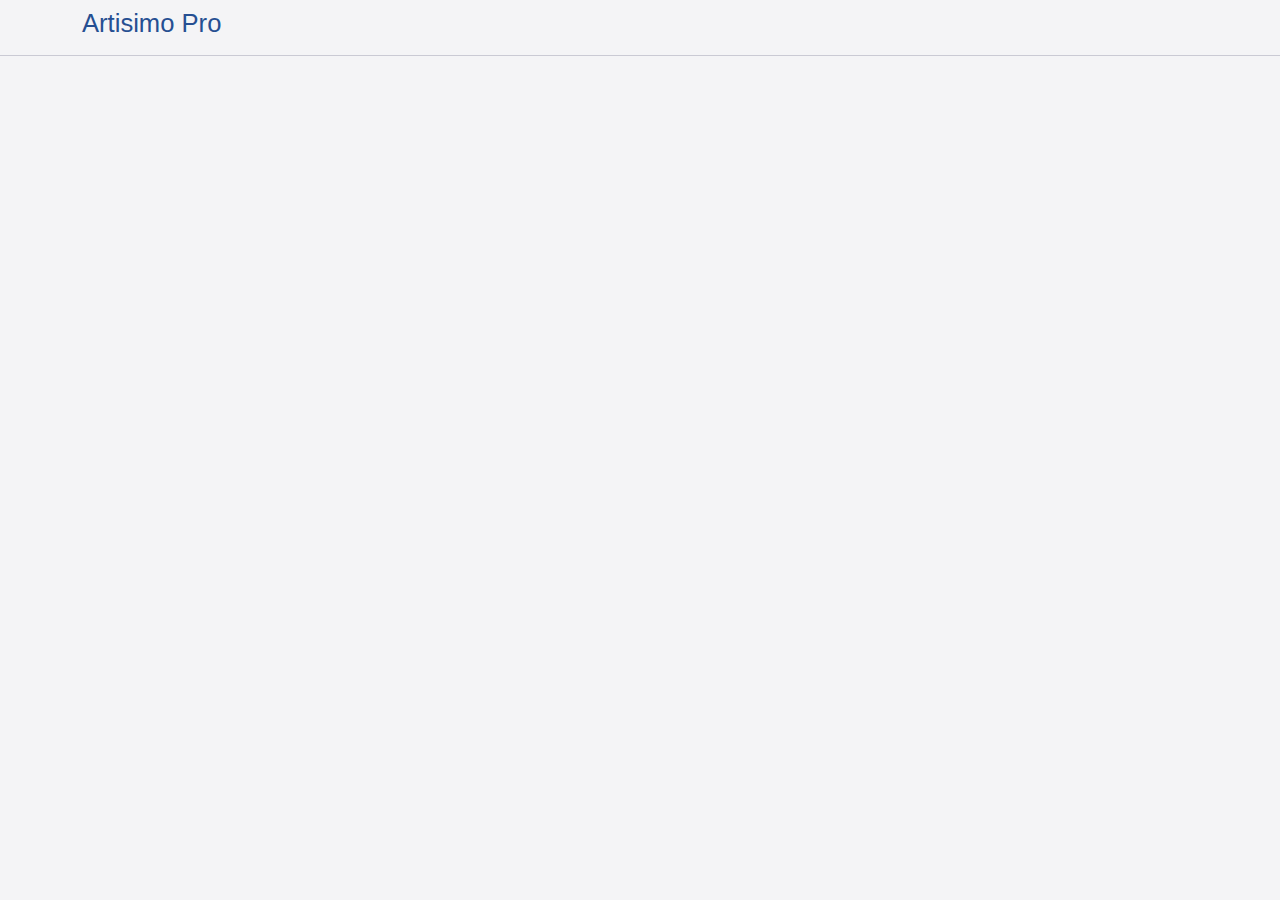
==== docs/index.html @ bd7b3705 "initial docs" ====
<!DOCTYPE html>
<html lang="en">
  <head>
    <meta charset="utf-8" />
    <meta
      name="viewport"
      content="width=device-width, initial-scale=1, shrink-to-fit=no"
    />
    <link
      rel="stylesheet"
      href="https://use.fontawesome.com/releases/v5.7.0/css/all.css"
      integrity="sha384-lZN37f5QGtY3VHgisS14W3ExzMWZxybE1SJSEsQp9S+oqd12jhcu+A56Ebc1zFSJ"
      crossorigin="anonymous"
    />
    <link rel="stylesheet" href="css/custom.css" />
    <title>Artisimo Pro</title>
    <link rel="shortcut icon" type="image/x-icon" href="favicon.ico" />    
  </head>
  <body>

    <!-- Navbar -->
    <nav class="navbar navbar-expand-sm navbar-light bg-light fixed-top">
      <div class="container">
        <h1>Artisimo Pro</h1>
        <ul class="nav navbar-nav ml-auto"></ul>
        <button class="btn btn hidden-print" onclick="printPage()"><i class="fas fa-print fa-lg"></i></button>
      </div>
    </nav>

    <!-- Content -->
    <div class="container">
    </div>

    <!-- Imports -->
    <script
      src="https://code.jquery.com/jquery-3.3.1.slim.min.js"
      integrity="sha384-q8i/X+965DzO0rT7abK41JStQIAqVgRVzpbzo5smXKp4YfRvH+8abtTE1Pi6jizo"
      crossorigin="anonymous"
    ></script>
    <script
      src="https://cdnjs.cloudflare.com/ajax/libs/popper.js/1.14.7/umd/popper.min.js"
      integrity="sha384-UO2eT0CpHqdSJQ6hJty5KVphtPhzWj9WO1clHTMGa3JDZwrnQq4sF86dIHNDz0W1"
      crossorigin="anonymous"
    ></script>
    <script
      src="https://stackpath.bootstrapcdn.com/bootstrap/4.3.1/js/bootstrap.min.js"
      integrity="sha384-JjSmVgyd0p3pXB1rRibZUAYoIIy6OrQ6VrjIEaFf/nJGzIxFDsf4x0xIM+B07jRM"
      crossorigin="anonymous"
    ></script>
    <script src="js/default.js"></script>
  </body>
</html>
---- docs/css/custom.css ----
@charset "UTF-8";
/* TODO:
   - Fix page breaks for h1, h2 and ul stay on same page.
*/
/* Override Colors */
/* Override Font */
/* Override Font Size */
/* Define colors */
/* Import Bootstrap */
/*!
 * Bootstrap  v5.3.0 (https://getbootstrap.com/)
 * Copyright 2011-2023 The Bootstrap Authors
 * Licensed under MIT (https://github.com/twbs/bootstrap/blob/main/LICENSE)
 */
:root,
[data-bs-theme=light] {
  --bs-blue: #0d6efd;
  --bs-indigo: #6610f2;
  --bs-purple: #6f42c1;
  --bs-pink: #d63384;
  --bs-red: #dc3545;
  --bs-orange: #fd7e14;
  --bs-yellow: #ffc107;
  --bs-green: #198754;
  --bs-teal: #20c997;
  --bs-cyan: #0dcaf0;
  --bs-black: #000;
  --bs-white: #fff;
  --bs-gray: #6c757d;
  --bs-gray-dark: #343a40;
  --bs-gray-100: #f8f9fa;
  --bs-gray-200: #e9ecef;
  --bs-gray-300: #dee2e6;
  --bs-gray-400: #ced4da;
  --bs-gray-500: #adb5bd;
  --bs-gray-600: #6c757d;
  --bs-gray-700: #495057;
  --bs-gray-800: #343a40;
  --bs-gray-900: #212529;
  --bs-primary: #0d6efd;
  --bs-secondary: #6c757d;
  --bs-success: #198754;
  --bs-info: #0dcaf0;
  --bs-warning: #ffc107;
  --bs-danger: #dc3545;
  --bs-light: rgba(244, 244, 246, 0.95);
  --bs-dark: #212529;
  --bs-primary-rgb: 13, 110, 253;
  --bs-secondary-rgb: 108, 117, 125;
  --bs-success-rgb: 25, 135, 84;
  --bs-info-rgb: 13, 202, 240;
  --bs-warning-rgb: 255, 193, 7;
  --bs-danger-rgb: 220, 53, 69;
  --bs-light-rgb: 244, 244, 246;
  --bs-dark-rgb: 33, 37, 41;
  --bs-primary-text-emphasis: #052c65;
  --bs-secondary-text-emphasis: #2b2f32;
  --bs-success-text-emphasis: #0a3622;
  --bs-info-text-emphasis: #055160;
  --bs-warning-text-emphasis: #664d03;
  --bs-danger-text-emphasis: #58151c;
  --bs-light-text-emphasis: #495057;
  --bs-dark-text-emphasis: #495057;
  --bs-primary-bg-subtle: #cfe2ff;
  --bs-secondary-bg-subtle: #e2e3e5;
  --bs-success-bg-subtle: #d1e7dd;
  --bs-info-bg-subtle: #cff4fc;
  --bs-warning-bg-subtle: #fff3cd;
  --bs-danger-bg-subtle: #f8d7da;
  --bs-light-bg-subtle: #fcfcfd;
  --bs-dark-bg-subtle: #ced4da;
  --bs-primary-border-subtle: #9ec5fe;
  --bs-secondary-border-subtle: #c4c8cb;
  --bs-success-border-subtle: #a3cfbb;
  --bs-info-border-subtle: #9eeaf9;
  --bs-warning-border-subtle: #ffe69c;
  --bs-danger-border-subtle: #f1aeb5;
  --bs-light-border-subtle: #e9ecef;
  --bs-dark-border-subtle: #adb5bd;
  --bs-white-rgb: 255, 255, 255;
  --bs-black-rgb: 0, 0, 0;
  --bs-font-sans-serif: system-ui, -apple-system, "Segoe UI", Roboto, "Helvetica Neue", "Noto Sans", "Liberation Sans", Arial, sans-serif, "Apple Color Emoji", "Segoe UI Emoji", "Segoe UI Symbol", "Noto Color Emoji";
  --bs-font-monospace: SFMono-Regular, Menlo, Monaco, Consolas, "Liberation Mono", "Courier New", monospace;
  --bs-gradient: linear-gradient(180deg, rgba(255, 255, 255, 0.15), rgba(255, 255, 255, 0));
  --bs-body-font-family: "Arial", sans-serif;
  --bs-body-font-size: 0.8rem;
  --bs-body-font-weight: 400;
  --bs-body-line-height: 1.5;
  --bs-body-color: rgb(22, 46, 85);
  --bs-body-color-rgb: 22, 46, 85;
  --bs-body-bg: rgb(244, 244, 246);
  --bs-body-bg-rgb: 244, 244, 246;
  --bs-emphasis-color: #000;
  --bs-emphasis-color-rgb: 0, 0, 0;
  --bs-secondary-color: rgba(22, 46, 85, 0.75);
  --bs-secondary-color-rgb: 22, 46, 85;
  --bs-secondary-bg: #e9ecef;
  --bs-secondary-bg-rgb: 233, 236, 239;
  --bs-tertiary-color: rgba(22, 46, 85, 0.5);
  --bs-tertiary-color-rgb: 22, 46, 85;
  --bs-tertiary-bg: #f8f9fa;
  --bs-tertiary-bg-rgb: 248, 249, 250;
  --bs-heading-color: #264f92;
  --bs-link-color: #264f92;
  --bs-link-color-rgb: 38, 79, 146;
  --bs-link-decoration: underline;
  --bs-link-hover-color: #162e55;
  --bs-link-hover-color-rgb: 22, 46, 85;
  --bs-code-color: #d63384;
  --bs-highlight-bg: #fff3cd;
  --bs-border-width: 1px;
  --bs-border-style: solid;
  --bs-border-color: #dee2e6;
  --bs-border-color-translucent: rgba(0, 0, 0, 0.175);
  --bs-border-radius: 0.375rem;
  --bs-border-radius-sm: 0.25rem;
  --bs-border-radius-lg: 0.5rem;
  --bs-border-radius-xl: 1rem;
  --bs-border-radius-xxl: 2rem;
  --bs-border-radius-2xl: var(--bs-border-radius-xxl);
  --bs-border-radius-pill: 50rem;
  --bs-box-shadow: 0 0.5rem 1rem rgba(0, 0, 0, 0.15);
  --bs-box-shadow-sm: 0 0.125rem 0.25rem rgba(0, 0, 0, 0.075);
  --bs-box-shadow-lg: 0 1rem 3rem rgba(0, 0, 0, 0.175);
  --bs-box-shadow-inset: inset 0 1px 2px rgba(0, 0, 0, 0.075);
  --bs-focus-ring-width: 0.25rem;
  --bs-focus-ring-opacity: 0.25;
  --bs-focus-ring-color: rgba(13, 110, 253, 0.25);
  --bs-form-valid-color: #198754;
  --bs-form-valid-border-color: #198754;
  --bs-form-invalid-color: #dc3545;
  --bs-form-invalid-border-color: #dc3545;
}

[data-bs-theme=dark] {
  color-scheme: dark;
  --bs-body-color: #adb5bd;
  --bs-body-color-rgb: 173, 181, 189;
  --bs-body-bg: #212529;
  --bs-body-bg-rgb: 33, 37, 41;
  --bs-emphasis-color: #fff;
  --bs-emphasis-color-rgb: 255, 255, 255;
  --bs-secondary-color: rgba(173, 181, 189, 0.75);
  --bs-secondary-color-rgb: 173, 181, 189;
  --bs-secondary-bg: #343a40;
  --bs-secondary-bg-rgb: 52, 58, 64;
  --bs-tertiary-color: rgba(173, 181, 189, 0.5);
  --bs-tertiary-color-rgb: 173, 181, 189;
  --bs-tertiary-bg: #2b3035;
  --bs-tertiary-bg-rgb: 43, 48, 53;
  --bs-primary-text-emphasis: #6ea8fe;
  --bs-secondary-text-emphasis: #a7acb1;
  --bs-success-text-emphasis: #75b798;
  --bs-info-text-emphasis: #6edff6;
  --bs-warning-text-emphasis: #ffda6a;
  --bs-danger-text-emphasis: #ea868f;
  --bs-light-text-emphasis: #f8f9fa;
  --bs-dark-text-emphasis: #dee2e6;
  --bs-primary-bg-subtle: #031633;
  --bs-secondary-bg-subtle: #161719;
  --bs-success-bg-subtle: #051b11;
  --bs-info-bg-subtle: #032830;
  --bs-warning-bg-subtle: #332701;
  --bs-danger-bg-subtle: #2c0b0e;
  --bs-light-bg-subtle: #343a40;
  --bs-dark-bg-subtle: #1a1d20;
  --bs-primary-border-subtle: #084298;
  --bs-secondary-border-subtle: #41464b;
  --bs-success-border-subtle: #0f5132;
  --bs-info-border-subtle: #087990;
  --bs-warning-border-subtle: #997404;
  --bs-danger-border-subtle: #842029;
  --bs-light-border-subtle: #495057;
  --bs-dark-border-subtle: #343a40;
  --bs-heading-color: inherit;
  --bs-link-color: #6ea8fe;
  --bs-link-hover-color: #8bb9fe;
  --bs-link-color-rgb: 110, 168, 254;
  --bs-link-hover-color-rgb: 139, 185, 254;
  --bs-code-color: #e685b5;
  --bs-border-color: #495057;
  --bs-border-color-translucent: rgba(255, 255, 255, 0.15);
  --bs-form-valid-color: #75b798;
  --bs-form-valid-border-color: #75b798;
  --bs-form-invalid-color: #ea868f;
  --bs-form-invalid-border-color: #ea868f;
}

*,
*::before,
*::after {
  box-sizing: border-box;
}

@media (prefers-reduced-motion: no-preference) {
  :root {
    scroll-behavior: smooth;
  }
}

body {
  margin: 0;
  font-family: var(--bs-body-font-family);
  font-size: var(--bs-body-font-size);
  font-weight: var(--bs-body-font-weight);
  line-height: var(--bs-body-line-height);
  color: var(--bs-body-color);
  text-align: var(--bs-body-text-align);
  background-color: var(--bs-body-bg);
  -webkit-text-size-adjust: 100%;
  -webkit-tap-highlight-color: rgba(0, 0, 0, 0);
}

hr {
  margin: 1rem 0;
  color: inherit;
  border: 0;
  border-top: var(--bs-border-width) solid;
  opacity: 0.25;
}

h6, .h6, h5, .h5, h4, .h4, h3, .h3, h2, .h2, h1, .h1 {
  margin-top: 0;
  margin-bottom: 0.5rem;
  font-family: "Arial", sans-serif;
  font-weight: 500;
  line-height: 1.2;
  color: var(--bs-heading-color);
}

h1, .h1 {
  font-size: calc(1.285rem + 0.42vw);
}
@media (min-width: 1200px) {
  h1, .h1 {
    font-size: 1.6rem;
  }
}

h2, .h2 {
  font-size: 1.2rem;
}

h3, .h3 {
  font-size: 1rem;
}

h4, .h4 {
  font-size: 1.2rem;
}

h5, .h5 {
  font-size: 1rem;
}

h6, .h6 {
  font-size: 0.8rem;
}

p {
  margin-top: 0;
  margin-bottom: 1rem;
}

abbr[title] {
  text-decoration: underline dotted;
  cursor: help;
  text-decoration-skip-ink: none;
}

address {
  margin-bottom: 1rem;
  font-style: normal;
  line-height: inherit;
}

ol,
ul {
  padding-left: 2rem;
}

ol,
ul,
dl {
  margin-top: 0;
  margin-bottom: 1rem;
}

ol ol,
ul ul,
ol ul,
ul ol {
  margin-bottom: 0;
}

dt {
  font-weight: 700;
}

dd {
  margin-bottom: 0.5rem;
  margin-left: 0;
}

blockquote {
  margin: 0 0 1rem;
}

b,
strong {
  font-weight: bolder;
}

small, .small {
  font-size: 0.875em;
}

mark, .mark {
  padding: 0.1875em;
  background-color: var(--bs-highlight-bg);
}

sub,
sup {
  position: relative;
  font-size: 0.75em;
  line-height: 0;
  vertical-align: baseline;
}

sub {
  bottom: -0.25em;
}

sup {
  top: -0.5em;
}

a {
  color: rgba(var(--bs-link-color-rgb), var(--bs-link-opacity, 1));
  text-decoration: underline;
}
a:hover {
  --bs-link-color-rgb: var(--bs-link-hover-color-rgb);
}

a:not([href]):not([class]), a:not([href]):not([class]):hover {
  color: inherit;
  text-decoration: none;
}

pre,
code,
kbd,
samp {
  font-family: var(--bs-font-monospace);
  font-size: 1em;
}

pre {
  display: block;
  margin-top: 0;
  margin-bottom: 1rem;
  overflow: auto;
  font-size: 0.875em;
}
pre code {
  font-size: inherit;
  color: inherit;
  word-break: normal;
}

code {
  font-size: 0.875em;
  color: var(--bs-code-color);
  word-wrap: break-word;
}
a > code {
  color: inherit;
}

kbd {
  padding: 0.1875rem 0.375rem;
  font-size: 0.875em;
  color: var(--bs-body-bg);
  background-color: var(--bs-body-color);
  border-radius: 0.25rem;
}
kbd kbd {
  padding: 0;
  font-size: 1em;
}

figure {
  margin: 0 0 1rem;
}

img,
svg {
  vertical-align: middle;
}

table {
  caption-side: bottom;
  border-collapse: collapse;
}

caption {
  padding-top: 0.5rem;
  padding-bottom: 0.5rem;
  color: var(--bs-secondary-color);
  text-align: left;
}

th {
  text-align: inherit;
  text-align: -webkit-match-parent;
}

thead,
tbody,
tfoot,
tr,
td,
th {
  border-color: inherit;
  border-style: solid;
  border-width: 0;
}

label {
  display: inline-block;
}

button {
  border-radius: 0;
}

button:focus:not(:focus-visible) {
  outline: 0;
}

input,
button,
select,
optgroup,
textarea {
  margin: 0;
  font-family: inherit;
  font-size: inherit;
  line-height: inherit;
}

button,
select {
  text-transform: none;
}

[role=button] {
  cursor: pointer;
}

select {
  word-wrap: normal;
}
select:disabled {
  opacity: 1;
}

[list]:not([type=date]):not([type=datetime-local]):not([type=month]):not([type=week]):not([type=time])::-webkit-calendar-picker-indicator {
  display: none !important;
}

button,
[type=button],
[type=reset],
[type=submit] {
  -webkit-appearance: button;
}
button:not(:disabled),
[type=button]:not(:disabled),
[type=reset]:not(:disabled),
[type=submit]:not(:disabled) {
  cursor: pointer;
}

::-moz-focus-inner {
  padding: 0;
  border-style: none;
}

textarea {
  resize: vertical;
}

fieldset {
  min-width: 0;
  padding: 0;
  margin: 0;
  border: 0;
}

legend {
  float: left;
  width: 100%;
  padding: 0;
  margin-bottom: 0.5rem;
  font-size: calc(1.275rem + 0.3vw);
  line-height: inherit;
}
@media (min-width: 1200px) {
  legend {
    font-size: 1.5rem;
  }
}
legend + * {
  clear: left;
}

::-webkit-datetime-edit-fields-wrapper,
::-webkit-datetime-edit-text,
::-webkit-datetime-edit-minute,
::-webkit-datetime-edit-hour-field,
::-webkit-datetime-edit-day-field,
::-webkit-datetime-edit-month-field,
::-webkit-datetime-edit-year-field {
  padding: 0;
}

::-webkit-inner-spin-button {
  height: auto;
}

[type=search] {
  outline-offset: -2px;
  -webkit-appearance: textfield;
}

/* rtl:raw:
[type="tel"],
[type="url"],
[type="email"],
[type="number"] {
  direction: ltr;
}
*/
::-webkit-search-decoration {
  -webkit-appearance: none;
}

::-webkit-color-swatch-wrapper {
  padding: 0;
}

::file-selector-button {
  font: inherit;
  -webkit-appearance: button;
}

output {
  display: inline-block;
}

iframe {
  border: 0;
}

summary {
  display: list-item;
  cursor: pointer;
}

progress {
  vertical-align: baseline;
}

[hidden] {
  display: none !important;
}

.lead {
  font-size: 1rem;
  font-weight: 300;
}

.display-1 {
  font-size: calc(1.625rem + 4.5vw);
  font-weight: 300;
  line-height: 1.2;
}
@media (min-width: 1200px) {
  .display-1 {
    font-size: 5rem;
  }
}

.display-2 {
  font-size: calc(1.575rem + 3.9vw);
  font-weight: 300;
  line-height: 1.2;
}
@media (min-width: 1200px) {
  .display-2 {
    font-size: 4.5rem;
  }
}

.display-3 {
  font-size: calc(1.525rem + 3.3vw);
  font-weight: 300;
  line-height: 1.2;
}
@media (min-width: 1200px) {
  .display-3 {
    font-size: 4rem;
  }
}

.display-4 {
  font-size: calc(1.475rem + 2.7vw);
  font-weight: 300;
  line-height: 1.2;
}
@media (min-width: 1200px) {
  .display-4 {
    font-size: 3.5rem;
  }
}

.display-5 {
  font-size: calc(1.425rem + 2.1vw);
  font-weight: 300;
  line-height: 1.2;
}
@media (min-width: 1200px) {
  .display-5 {
    font-size: 3rem;
  }
}

.display-6 {
  font-size: calc(1.375rem + 1.5vw);
  font-weight: 300;
  line-height: 1.2;
}
@media (min-width: 1200px) {
  .display-6 {
    font-size: 2.5rem;
  }
}

.list-unstyled {
  padding-left: 0;
  list-style: none;
}

.list-inline {
  padding-left: 0;
  list-style: none;
}

.list-inline-item {
  display: inline-block;
}
.list-inline-item:not(:last-child) {
  margin-right: 0.5rem;
}

.initialism {
  font-size: 0.875em;
  text-transform: uppercase;
}

.blockquote {
  margin-bottom: 1rem;
  font-size: 1rem;
}
.blockquote > :last-child {
  margin-bottom: 0;
}

.blockquote-footer {
  margin-top: -1rem;
  margin-bottom: 1rem;
  font-size: 0.875em;
  color: #6c757d;
}
.blockquote-footer::before {
  content: "— ";
}

.img-fluid {
  max-width: 100%;
  height: auto;
}

.img-thumbnail {
  padding: 0.25rem;
  background-color: var(--bs-body-bg);
  border: var(--bs-border-width) solid var(--bs-border-color);
  border-radius: var(--bs-border-radius);
  max-width: 100%;
  height: auto;
}

.figure {
  display: inline-block;
}

.figure-img {
  margin-bottom: 0.5rem;
  line-height: 1;
}

.figure-caption {
  font-size: 0.875em;
  color: var(--bs-secondary-color);
}

.container,
.container-fluid,
.container-xxl,
.container-xl,
.container-lg,
.container-md,
.container-sm {
  --bs-gutter-x: 1.5rem;
  --bs-gutter-y: 0;
  width: 100%;
  padding-right: calc(var(--bs-gutter-x) * 0.5);
  padding-left: calc(var(--bs-gutter-x) * 0.5);
  margin-right: auto;
  margin-left: auto;
}

@media (min-width: 576px) {
  .container-sm, .container {
    max-width: 540px;
  }
}
@media (min-width: 768px) {
  .container-md, .container-sm, .container {
    max-width: 720px;
  }
}
@media (min-width: 992px) {
  .container-lg, .container-md, .container-sm, .container {
    max-width: 960px;
  }
}
@media (min-width: 1200px) {
  .container-xl, .container-lg, .container-md, .container-sm, .container {
    max-width: 1140px;
  }
}
@media (min-width: 1400px) {
  .container-xxl, .container-xl, .container-lg, .container-md, .container-sm, .container {
    max-width: 1320px;
  }
}
:root {
  --bs-breakpoint-xs: 0;
  --bs-breakpoint-sm: 576px;
  --bs-breakpoint-md: 768px;
  --bs-breakpoint-lg: 992px;
  --bs-breakpoint-xl: 1200px;
  --bs-breakpoint-xxl: 1400px;
}

.row {
  --bs-gutter-x: 1.5rem;
  --bs-gutter-y: 0;
  display: flex;
  flex-wrap: wrap;
  margin-top: calc(-1 * var(--bs-gutter-y));
  margin-right: calc(-0.5 * var(--bs-gutter-x));
  margin-left: calc(-0.5 * var(--bs-gutter-x));
}
.row > * {
  flex-shrink: 0;
  width: 100%;
  max-width: 100%;
  padding-right: calc(var(--bs-gutter-x) * 0.5);
  padding-left: calc(var(--bs-gutter-x) * 0.5);
  margin-top: var(--bs-gutter-y);
}

.col {
  flex: 1 0 0%;
}

.row-cols-auto > * {
  flex: 0 0 auto;
  width: auto;
}

.row-cols-1 > * {
  flex: 0 0 auto;
  width: 100%;
}

.row-cols-2 > * {
  flex: 0 0 auto;
  width: 50%;
}

.row-cols-3 > * {
  flex: 0 0 auto;
  width: 33.3333333333%;
}

.row-cols-4 > * {
  flex: 0 0 auto;
  width: 25%;
}

.row-cols-5 > * {
  flex: 0 0 auto;
  width: 20%;
}

.row-cols-6 > * {
  flex: 0 0 auto;
  width: 16.6666666667%;
}

.col-auto {
  flex: 0 0 auto;
  width: auto;
}

.col-1 {
  flex: 0 0 auto;
  width: 8.33333333%;
}

.col-2 {
  flex: 0 0 auto;
  width: 16.66666667%;
}

.col-3 {
  flex: 0 0 auto;
  width: 25%;
}

.col-4 {
  flex: 0 0 auto;
  width: 33.33333333%;
}

.col-5 {
  flex: 0 0 auto;
  width: 41.66666667%;
}

.col-6 {
  flex: 0 0 auto;
  width: 50%;
}

.col-7 {
  flex: 0 0 auto;
  width: 58.33333333%;
}

.col-8 {
  flex: 0 0 auto;
  width: 66.66666667%;
}

.col-9 {
  flex: 0 0 auto;
  width: 75%;
}

.col-10 {
  flex: 0 0 auto;
  width: 83.33333333%;
}

.col-11 {
  flex: 0 0 auto;
  width: 91.66666667%;
}

.col-12 {
  flex: 0 0 auto;
  width: 100%;
}

.offset-1 {
  margin-left: 8.33333333%;
}

.offset-2 {
  margin-left: 16.66666667%;
}

.offset-3 {
  margin-left: 25%;
}

.offset-4 {
  margin-left: 33.33333333%;
}

.offset-5 {
  margin-left: 41.66666667%;
}

.offset-6 {
  margin-left: 50%;
}

.offset-7 {
  margin-left: 58.33333333%;
}

.offset-8 {
  margin-left: 66.66666667%;
}

.offset-9 {
  margin-left: 75%;
}

.offset-10 {
  margin-left: 83.33333333%;
}

.offset-11 {
  margin-left: 91.66666667%;
}

.g-0,
.gx-0 {
  --bs-gutter-x: 0;
}

.g-0,
.gy-0 {
  --bs-gutter-y: 0;
}

.g-1,
.gx-1 {
  --bs-gutter-x: 0.25rem;
}

.g-1,
.gy-1 {
  --bs-gutter-y: 0.25rem;
}

.g-2,
.gx-2 {
  --bs-gutter-x: 0.5rem;
}

.g-2,
.gy-2 {
  --bs-gutter-y: 0.5rem;
}

.g-3,
.gx-3 {
  --bs-gutter-x: 1rem;
}

.g-3,
.gy-3 {
  --bs-gutter-y: 1rem;
}

.g-4,
.gx-4 {
  --bs-gutter-x: 1.5rem;
}

.g-4,
.gy-4 {
  --bs-gutter-y: 1.5rem;
}

.g-5,
.gx-5 {
  --bs-gutter-x: 3rem;
}

.g-5,
.gy-5 {
  --bs-gutter-y: 3rem;
}

@media (min-width: 576px) {
  .col-sm {
    flex: 1 0 0%;
  }
  .row-cols-sm-auto > * {
    flex: 0 0 auto;
    width: auto;
  }
  .row-cols-sm-1 > * {
    flex: 0 0 auto;
    width: 100%;
  }
  .row-cols-sm-2 > * {
    flex: 0 0 auto;
    width: 50%;
  }
  .row-cols-sm-3 > * {
    flex: 0 0 auto;
    width: 33.3333333333%;
  }
  .row-cols-sm-4 > * {
    flex: 0 0 auto;
    width: 25%;
  }
  .row-cols-sm-5 > * {
    flex: 0 0 auto;
    width: 20%;
  }
  .row-cols-sm-6 > * {
    flex: 0 0 auto;
    width: 16.6666666667%;
  }
  .col-sm-auto {
    flex: 0 0 auto;
    width: auto;
  }
  .col-sm-1 {
    flex: 0 0 auto;
    width: 8.33333333%;
  }
  .col-sm-2 {
    flex: 0 0 auto;
    width: 16.66666667%;
  }
  .col-sm-3 {
    flex: 0 0 auto;
    width: 25%;
  }
  .col-sm-4 {
    flex: 0 0 auto;
    width: 33.33333333%;
  }
  .col-sm-5 {
    flex: 0 0 auto;
    width: 41.66666667%;
  }
  .col-sm-6 {
    flex: 0 0 auto;
    width: 50%;
  }
  .col-sm-7 {
    flex: 0 0 auto;
    width: 58.33333333%;
  }
  .col-sm-8 {
    flex: 0 0 auto;
    width: 66.66666667%;
  }
  .col-sm-9 {
    flex: 0 0 auto;
    width: 75%;
  }
  .col-sm-10 {
    flex: 0 0 auto;
    width: 83.33333333%;
  }
  .col-sm-11 {
    flex: 0 0 auto;
    width: 91.66666667%;
  }
  .col-sm-12 {
    flex: 0 0 auto;
    width: 100%;
  }
  .offset-sm-0 {
    margin-left: 0;
  }
  .offset-sm-1 {
    margin-left: 8.33333333%;
  }
  .offset-sm-2 {
    margin-left: 16.66666667%;
  }
  .offset-sm-3 {
    margin-left: 25%;
  }
  .offset-sm-4 {
    margin-left: 33.33333333%;
  }
  .offset-sm-5 {
    margin-left: 41.66666667%;
  }
  .offset-sm-6 {
    margin-left: 50%;
  }
  .offset-sm-7 {
    margin-left: 58.33333333%;
  }
  .offset-sm-8 {
    margin-left: 66.66666667%;
  }
  .offset-sm-9 {
    margin-left: 75%;
  }
  .offset-sm-10 {
    margin-left: 83.33333333%;
  }
  .offset-sm-11 {
    margin-left: 91.66666667%;
  }
  .g-sm-0,
  .gx-sm-0 {
    --bs-gutter-x: 0;
  }
  .g-sm-0,
  .gy-sm-0 {
    --bs-gutter-y: 0;
  }
  .g-sm-1,
  .gx-sm-1 {
    --bs-gutter-x: 0.25rem;
  }
  .g-sm-1,
  .gy-sm-1 {
    --bs-gutter-y: 0.25rem;
  }
  .g-sm-2,
  .gx-sm-2 {
    --bs-gutter-x: 0.5rem;
  }
  .g-sm-2,
  .gy-sm-2 {
    --bs-gutter-y: 0.5rem;
  }
  .g-sm-3,
  .gx-sm-3 {
    --bs-gutter-x: 1rem;
  }
  .g-sm-3,
  .gy-sm-3 {
    --bs-gutter-y: 1rem;
  }
  .g-sm-4,
  .gx-sm-4 {
    --bs-gutter-x: 1.5rem;
  }
  .g-sm-4,
  .gy-sm-4 {
    --bs-gutter-y: 1.5rem;
  }
  .g-sm-5,
  .gx-sm-5 {
    --bs-gutter-x: 3rem;
  }
  .g-sm-5,
  .gy-sm-5 {
    --bs-gutter-y: 3rem;
  }
}
@media (min-width: 768px) {
  .col-md {
    flex: 1 0 0%;
  }
  .row-cols-md-auto > * {
    flex: 0 0 auto;
    width: auto;
  }
  .row-cols-md-1 > * {
    flex: 0 0 auto;
    width: 100%;
  }
  .row-cols-md-2 > * {
    flex: 0 0 auto;
    width: 50%;
  }
  .row-cols-md-3 > * {
    flex: 0 0 auto;
    width: 33.3333333333%;
  }
  .row-cols-md-4 > * {
    flex: 0 0 auto;
    width: 25%;
  }
  .row-cols-md-5 > * {
    flex: 0 0 auto;
    width: 20%;
  }
  .row-cols-md-6 > * {
    flex: 0 0 auto;
    width: 16.6666666667%;
  }
  .col-md-auto {
    flex: 0 0 auto;
    width: auto;
  }
  .col-md-1 {
    flex: 0 0 auto;
    width: 8.33333333%;
  }
  .col-md-2 {
    flex: 0 0 auto;
    width: 16.66666667%;
  }
  .col-md-3 {
    flex: 0 0 auto;
    width: 25%;
  }
  .col-md-4 {
    flex: 0 0 auto;
    width: 33.33333333%;
  }
  .col-md-5 {
    flex: 0 0 auto;
    width: 41.66666667%;
  }
  .col-md-6 {
    flex: 0 0 auto;
    width: 50%;
  }
  .col-md-7 {
    flex: 0 0 auto;
    width: 58.33333333%;
  }
  .col-md-8 {
    flex: 0 0 auto;
    width: 66.66666667%;
  }
  .col-md-9 {
    flex: 0 0 auto;
    width: 75%;
  }
  .col-md-10 {
    flex: 0 0 auto;
    width: 83.33333333%;
  }
  .col-md-11 {
    flex: 0 0 auto;
    width: 91.66666667%;
  }
  .col-md-12 {
    flex: 0 0 auto;
    width: 100%;
  }
  .offset-md-0 {
    margin-left: 0;
  }
  .offset-md-1 {
    margin-left: 8.33333333%;
  }
  .offset-md-2 {
    margin-left: 16.66666667%;
  }
  .offset-md-3 {
    margin-left: 25%;
  }
  .offset-md-4 {
    margin-left: 33.33333333%;
  }
  .offset-md-5 {
    margin-left: 41.66666667%;
  }
  .offset-md-6 {
    margin-left: 50%;
  }
  .offset-md-7 {
    margin-left: 58.33333333%;
  }
  .offset-md-8 {
    margin-left: 66.66666667%;
  }
  .offset-md-9 {
    margin-left: 75%;
  }
  .offset-md-10 {
    margin-left: 83.33333333%;
  }
  .offset-md-11 {
    margin-left: 91.66666667%;
  }
  .g-md-0,
  .gx-md-0 {
    --bs-gutter-x: 0;
  }
  .g-md-0,
  .gy-md-0 {
    --bs-gutter-y: 0;
  }
  .g-md-1,
  .gx-md-1 {
    --bs-gutter-x: 0.25rem;
  }
  .g-md-1,
  .gy-md-1 {
    --bs-gutter-y: 0.25rem;
  }
  .g-md-2,
  .gx-md-2 {
    --bs-gutter-x: 0.5rem;
  }
  .g-md-2,
  .gy-md-2 {
    --bs-gutter-y: 0.5rem;
  }
  .g-md-3,
  .gx-md-3 {
    --bs-gutter-x: 1rem;
  }
  .g-md-3,
  .gy-md-3 {
    --bs-gutter-y: 1rem;
  }
  .g-md-4,
  .gx-md-4 {
    --bs-gutter-x: 1.5rem;
  }
  .g-md-4,
  .gy-md-4 {
    --bs-gutter-y: 1.5rem;
  }
  .g-md-5,
  .gx-md-5 {
    --bs-gutter-x: 3rem;
  }
  .g-md-5,
  .gy-md-5 {
    --bs-gutter-y: 3rem;
  }
}
@media (min-width: 992px) {
  .col-lg {
    flex: 1 0 0%;
  }
  .row-cols-lg-auto > * {
    flex: 0 0 auto;
    width: auto;
  }
  .row-cols-lg-1 > * {
    flex: 0 0 auto;
    width: 100%;
  }
  .row-cols-lg-2 > * {
    flex: 0 0 auto;
    width: 50%;
  }
  .row-cols-lg-3 > * {
    flex: 0 0 auto;
    width: 33.3333333333%;
  }
  .row-cols-lg-4 > * {
    flex: 0 0 auto;
    width: 25%;
  }
  .row-cols-lg-5 > * {
    flex: 0 0 auto;
    width: 20%;
  }
  .row-cols-lg-6 > * {
    flex: 0 0 auto;
    width: 16.6666666667%;
  }
  .col-lg-auto {
    flex: 0 0 auto;
    width: auto;
  }
  .col-lg-1 {
    flex: 0 0 auto;
    width: 8.33333333%;
  }
  .col-lg-2 {
    flex: 0 0 auto;
    width: 16.66666667%;
  }
  .col-lg-3 {
    flex: 0 0 auto;
    width: 25%;
  }
  .col-lg-4 {
    flex: 0 0 auto;
    width: 33.33333333%;
  }
  .col-lg-5 {
    flex: 0 0 auto;
    width: 41.66666667%;
  }
  .col-lg-6 {
    flex: 0 0 auto;
    width: 50%;
  }
  .col-lg-7 {
    flex: 0 0 auto;
    width: 58.33333333%;
  }
  .col-lg-8 {
    flex: 0 0 auto;
    width: 66.66666667%;
  }
  .col-lg-9 {
    flex: 0 0 auto;
    width: 75%;
  }
  .col-lg-10 {
    flex: 0 0 auto;
    width: 83.33333333%;
  }
  .col-lg-11 {
    flex: 0 0 auto;
    width: 91.66666667%;
  }
  .col-lg-12 {
    flex: 0 0 auto;
    width: 100%;
  }
  .offset-lg-0 {
    margin-left: 0;
  }
  .offset-lg-1 {
    margin-left: 8.33333333%;
  }
  .offset-lg-2 {
    margin-left: 16.66666667%;
  }
  .offset-lg-3 {
    margin-left: 25%;
  }
  .offset-lg-4 {
    margin-left: 33.33333333%;
  }
  .offset-lg-5 {
    margin-left: 41.66666667%;
  }
  .offset-lg-6 {
    margin-left: 50%;
  }
  .offset-lg-7 {
    margin-left: 58.33333333%;
  }
  .offset-lg-8 {
    margin-left: 66.66666667%;
  }
  .offset-lg-9 {
    margin-left: 75%;
  }
  .offset-lg-10 {
    margin-left: 83.33333333%;
  }
  .offset-lg-11 {
    margin-left: 91.66666667%;
  }
  .g-lg-0,
  .gx-lg-0 {
    --bs-gutter-x: 0;
  }
  .g-lg-0,
  .gy-lg-0 {
    --bs-gutter-y: 0;
  }
  .g-lg-1,
  .gx-lg-1 {
    --bs-gutter-x: 0.25rem;
  }
  .g-lg-1,
  .gy-lg-1 {
    --bs-gutter-y: 0.25rem;
  }
  .g-lg-2,
  .gx-lg-2 {
    --bs-gutter-x: 0.5rem;
  }
  .g-lg-2,
  .gy-lg-2 {
    --bs-gutter-y: 0.5rem;
  }
  .g-lg-3,
  .gx-lg-3 {
    --bs-gutter-x: 1rem;
  }
  .g-lg-3,
  .gy-lg-3 {
    --bs-gutter-y: 1rem;
  }
  .g-lg-4,
  .gx-lg-4 {
    --bs-gutter-x: 1.5rem;
  }
  .g-lg-4,
  .gy-lg-4 {
    --bs-gutter-y: 1.5rem;
  }
  .g-lg-5,
  .gx-lg-5 {
    --bs-gutter-x: 3rem;
  }
  .g-lg-5,
  .gy-lg-5 {
    --bs-gutter-y: 3rem;
  }
}
@media (min-width: 1200px) {
  .col-xl {
    flex: 1 0 0%;
  }
  .row-cols-xl-auto > * {
    flex: 0 0 auto;
    width: auto;
  }
  .row-cols-xl-1 > * {
    flex: 0 0 auto;
    width: 100%;
  }
  .row-cols-xl-2 > * {
    flex: 0 0 auto;
    width: 50%;
  }
  .row-cols-xl-3 > * {
    flex: 0 0 auto;
    width: 33.3333333333%;
  }
  .row-cols-xl-4 > * {
    flex: 0 0 auto;
    width: 25%;
  }
  .row-cols-xl-5 > * {
    flex: 0 0 auto;
    width: 20%;
  }
  .row-cols-xl-6 > * {
    flex: 0 0 auto;
    width: 16.6666666667%;
  }
  .col-xl-auto {
    flex: 0 0 auto;
    width: auto;
  }
  .col-xl-1 {
    flex: 0 0 auto;
    width: 8.33333333%;
  }
  .col-xl-2 {
    flex: 0 0 auto;
    width: 16.66666667%;
  }
  .col-xl-3 {
    flex: 0 0 auto;
    width: 25%;
  }
  .col-xl-4 {
    flex: 0 0 auto;
    width: 33.33333333%;
  }
  .col-xl-5 {
    flex: 0 0 auto;
    width: 41.66666667%;
  }
  .col-xl-6 {
    flex: 0 0 auto;
    width: 50%;
  }
  .col-xl-7 {
    flex: 0 0 auto;
    width: 58.33333333%;
  }
  .col-xl-8 {
    flex: 0 0 auto;
    width: 66.66666667%;
  }
  .col-xl-9 {
    flex: 0 0 auto;
    width: 75%;
  }
  .col-xl-10 {
    flex: 0 0 auto;
    width: 83.33333333%;
  }
  .col-xl-11 {
    flex: 0 0 auto;
    width: 91.66666667%;
  }
  .col-xl-12 {
    flex: 0 0 auto;
    width: 100%;
  }
  .offset-xl-0 {
    margin-left: 0;
  }
  .offset-xl-1 {
    margin-left: 8.33333333%;
  }
  .offset-xl-2 {
    margin-left: 16.66666667%;
  }
  .offset-xl-3 {
    margin-left: 25%;
  }
  .offset-xl-4 {
    margin-left: 33.33333333%;
  }
  .offset-xl-5 {
    margin-left: 41.66666667%;
  }
  .offset-xl-6 {
    margin-left: 50%;
  }
  .offset-xl-7 {
    margin-left: 58.33333333%;
  }
  .offset-xl-8 {
    margin-left: 66.66666667%;
  }
  .offset-xl-9 {
    margin-left: 75%;
  }
  .offset-xl-10 {
    margin-left: 83.33333333%;
  }
  .offset-xl-11 {
    margin-left: 91.66666667%;
  }
  .g-xl-0,
  .gx-xl-0 {
    --bs-gutter-x: 0;
  }
  .g-xl-0,
  .gy-xl-0 {
    --bs-gutter-y: 0;
  }
  .g-xl-1,
  .gx-xl-1 {
    --bs-gutter-x: 0.25rem;
  }
  .g-xl-1,
  .gy-xl-1 {
    --bs-gutter-y: 0.25rem;
  }
  .g-xl-2,
  .gx-xl-2 {
    --bs-gutter-x: 0.5rem;
  }
  .g-xl-2,
  .gy-xl-2 {
    --bs-gutter-y: 0.5rem;
  }
  .g-xl-3,
  .gx-xl-3 {
    --bs-gutter-x: 1rem;
  }
  .g-xl-3,
  .gy-xl-3 {
    --bs-gutter-y: 1rem;
  }
  .g-xl-4,
  .gx-xl-4 {
    --bs-gutter-x: 1.5rem;
  }
  .g-xl-4,
  .gy-xl-4 {
    --bs-gutter-y: 1.5rem;
  }
  .g-xl-5,
  .gx-xl-5 {
    --bs-gutter-x: 3rem;
  }
  .g-xl-5,
  .gy-xl-5 {
    --bs-gutter-y: 3rem;
  }
}
@media (min-width: 1400px) {
  .col-xxl {
    flex: 1 0 0%;
  }
  .row-cols-xxl-auto > * {
    flex: 0 0 auto;
    width: auto;
  }
  .row-cols-xxl-1 > * {
    flex: 0 0 auto;
    width: 100%;
  }
  .row-cols-xxl-2 > * {
    flex: 0 0 auto;
    width: 50%;
  }
  .row-cols-xxl-3 > * {
    flex: 0 0 auto;
    width: 33.3333333333%;
  }
  .row-cols-xxl-4 > * {
    flex: 0 0 auto;
    width: 25%;
  }
  .row-cols-xxl-5 > * {
    flex: 0 0 auto;
    width: 20%;
  }
  .row-cols-xxl-6 > * {
    flex: 0 0 auto;
    width: 16.6666666667%;
  }
  .col-xxl-auto {
    flex: 0 0 auto;
    width: auto;
  }
  .col-xxl-1 {
    flex: 0 0 auto;
    width: 8.33333333%;
  }
  .col-xxl-2 {
    flex: 0 0 auto;
    width: 16.66666667%;
  }
  .col-xxl-3 {
    flex: 0 0 auto;
    width: 25%;
  }
  .col-xxl-4 {
    flex: 0 0 auto;
    width: 33.33333333%;
  }
  .col-xxl-5 {
    flex: 0 0 auto;
    width: 41.66666667%;
  }
  .col-xxl-6 {
    flex: 0 0 auto;
    width: 50%;
  }
  .col-xxl-7 {
    flex: 0 0 auto;
    width: 58.33333333%;
  }
  .col-xxl-8 {
    flex: 0 0 auto;
    width: 66.66666667%;
  }
  .col-xxl-9 {
    flex: 0 0 auto;
    width: 75%;
  }
  .col-xxl-10 {
    flex: 0 0 auto;
    width: 83.33333333%;
  }
  .col-xxl-11 {
    flex: 0 0 auto;
    width: 91.66666667%;
  }
  .col-xxl-12 {
    flex: 0 0 auto;
    width: 100%;
  }
  .offset-xxl-0 {
    margin-left: 0;
  }
  .offset-xxl-1 {
    margin-left: 8.33333333%;
  }
  .offset-xxl-2 {
    margin-left: 16.66666667%;
  }
  .offset-xxl-3 {
    margin-left: 25%;
  }
  .offset-xxl-4 {
    margin-left: 33.33333333%;
  }
  .offset-xxl-5 {
    margin-left: 41.66666667%;
  }
  .offset-xxl-6 {
    margin-left: 50%;
  }
  .offset-xxl-7 {
    margin-left: 58.33333333%;
  }
  .offset-xxl-8 {
    margin-left: 66.66666667%;
  }
  .offset-xxl-9 {
    margin-left: 75%;
  }
  .offset-xxl-10 {
    margin-left: 83.33333333%;
  }
  .offset-xxl-11 {
    margin-left: 91.66666667%;
  }
  .g-xxl-0,
  .gx-xxl-0 {
    --bs-gutter-x: 0;
  }
  .g-xxl-0,
  .gy-xxl-0 {
    --bs-gutter-y: 0;
  }
  .g-xxl-1,
  .gx-xxl-1 {
    --bs-gutter-x: 0.25rem;
  }
  .g-xxl-1,
  .gy-xxl-1 {
    --bs-gutter-y: 0.25rem;
  }
  .g-xxl-2,
  .gx-xxl-2 {
    --bs-gutter-x: 0.5rem;
  }
  .g-xxl-2,
  .gy-xxl-2 {
    --bs-gutter-y: 0.5rem;
  }
  .g-xxl-3,
  .gx-xxl-3 {
    --bs-gutter-x: 1rem;
  }
  .g-xxl-3,
  .gy-xxl-3 {
    --bs-gutter-y: 1rem;
  }
  .g-xxl-4,
  .gx-xxl-4 {
    --bs-gutter-x: 1.5rem;
  }
  .g-xxl-4,
  .gy-xxl-4 {
    --bs-gutter-y: 1.5rem;
  }
  .g-xxl-5,
  .gx-xxl-5 {
    --bs-gutter-x: 3rem;
  }
  .g-xxl-5,
  .gy-xxl-5 {
    --bs-gutter-y: 3rem;
  }
}
.table {
  --bs-table-color-type: initial;
  --bs-table-bg-type: initial;
  --bs-table-color-state: initial;
  --bs-table-bg-state: initial;
  --bs-table-color: var(--bs-body-color);
  --bs-table-bg: var(--bs-body-bg);
  --bs-table-border-color: var(--bs-border-color);
  --bs-table-accent-bg: transparent;
  --bs-table-striped-color: var(--bs-body-color);
  --bs-table-striped-bg: rgba(0, 0, 0, 0.05);
  --bs-table-active-color: var(--bs-body-color);
  --bs-table-active-bg: rgba(0, 0, 0, 0.1);
  --bs-table-hover-color: var(--bs-body-color);
  --bs-table-hover-bg: rgba(0, 0, 0, 0.075);
  width: 100%;
  margin-bottom: 1rem;
  vertical-align: top;
  border-color: var(--bs-table-border-color);
}
.table > :not(caption) > * > * {
  padding: 0.5rem 0.5rem;
  color: var(--bs-table-color-state, var(--bs-table-color-type, var(--bs-table-color)));
  background-color: var(--bs-table-bg);
  border-bottom-width: var(--bs-border-width);
  box-shadow: inset 0 0 0 9999px var(--bs-table-bg-state, var(--bs-table-bg-type, var(--bs-table-accent-bg)));
}
.table > tbody {
  vertical-align: inherit;
}
.table > thead {
  vertical-align: bottom;
}

.table-group-divider {
  border-top: calc(var(--bs-border-width) * 2) solid currentcolor;
}

.caption-top {
  caption-side: top;
}

.table-sm > :not(caption) > * > * {
  padding: 0.25rem 0.25rem;
}

.table-bordered > :not(caption) > * {
  border-width: var(--bs-border-width) 0;
}
.table-bordered > :not(caption) > * > * {
  border-width: 0 var(--bs-border-width);
}

.table-borderless > :not(caption) > * > * {
  border-bottom-width: 0;
}
.table-borderless > :not(:first-child) {
  border-top-width: 0;
}

.table-striped > tbody > tr:nth-of-type(odd) > * {
  --bs-table-color-type: var(--bs-table-striped-color);
  --bs-table-bg-type: var(--bs-table-striped-bg);
}

.table-striped-columns > :not(caption) > tr > :nth-child(even) {
  --bs-table-color-type: var(--bs-table-striped-color);
  --bs-table-bg-type: var(--bs-table-striped-bg);
}

.table-active {
  --bs-table-color-state: var(--bs-table-active-color);
  --bs-table-bg-state: var(--bs-table-active-bg);
}

.table-hover > tbody > tr:hover > * {
  --bs-table-color-state: var(--bs-table-hover-color);
  --bs-table-bg-state: var(--bs-table-hover-bg);
}

.table-primary {
  --bs-table-color: #000;
  --bs-table-bg: #cfe2ff;
  --bs-table-border-color: #bacbe6;
  --bs-table-striped-bg: #c5d7f2;
  --bs-table-striped-color: #000;
  --bs-table-active-bg: #bacbe6;
  --bs-table-active-color: #000;
  --bs-table-hover-bg: #bfd1ec;
  --bs-table-hover-color: #000;
  color: var(--bs-table-color);
  border-color: var(--bs-table-border-color);
}

.table-secondary {
  --bs-table-color: #000;
  --bs-table-bg: #e2e3e5;
  --bs-table-border-color: #cbccce;
  --bs-table-striped-bg: #d7d8da;
  --bs-table-striped-color: #000;
  --bs-table-active-bg: #cbccce;
  --bs-table-active-color: #000;
  --bs-table-hover-bg: #d1d2d4;
  --bs-table-hover-color: #000;
  color: var(--bs-table-color);
  border-color: var(--bs-table-border-color);
}

.table-success {
  --bs-table-color: #000;
  --bs-table-bg: #d1e7dd;
  --bs-table-border-color: #bcd0c7;
  --bs-table-striped-bg: #c7dbd2;
  --bs-table-striped-color: #000;
  --bs-table-active-bg: #bcd0c7;
  --bs-table-active-color: #000;
  --bs-table-hover-bg: #c1d6cc;
  --bs-table-hover-color: #000;
  color: var(--bs-table-color);
  border-color: var(--bs-table-border-color);
}

.table-info {
  --bs-table-color: #000;
  --bs-table-bg: #cff4fc;
  --bs-table-border-color: #badce3;
  --bs-table-striped-bg: #c5e8ef;
  --bs-table-striped-color: #000;
  --bs-table-active-bg: #badce3;
  --bs-table-active-color: #000;
  --bs-table-hover-bg: #bfe2e9;
  --bs-table-hover-color: #000;
  color: var(--bs-table-color);
  border-color: var(--bs-table-border-color);
}

.table-warning {
  --bs-table-color: #000;
  --bs-table-bg: #fff3cd;
  --bs-table-border-color: #e6dbb9;
  --bs-table-striped-bg: #f2e7c3;
  --bs-table-striped-color: #000;
  --bs-table-active-bg: #e6dbb9;
  --bs-table-active-color: #000;
  --bs-table-hover-bg: #ece1be;
  --bs-table-hover-color: #000;
  color: var(--bs-table-color);
  border-color: var(--bs-table-border-color);
}

.table-danger {
  --bs-table-color: #000;
  --bs-table-bg: #f8d7da;
  --bs-table-border-color: #dfc2c4;
  --bs-table-striped-bg: #eccccf;
  --bs-table-striped-color: #000;
  --bs-table-active-bg: #dfc2c4;
  --bs-table-active-color: #000;
  --bs-table-hover-bg: #e5c7ca;
  --bs-table-hover-color: #000;
  color: var(--bs-table-color);
  border-color: var(--bs-table-border-color);
}

.table-light {
  --bs-table-color: #000;
  --bs-table-bg: rgba(244, 244, 246, 0.95);
  --bs-table-border-color: rgba(217, 217, 219, 0.955);
  --bs-table-striped-bg: rgba(231, 231, 232, 0.9525);
  --bs-table-striped-color: #000;
  --bs-table-active-bg: rgba(217, 217, 219, 0.955);
  --bs-table-active-color: #000;
  --bs-table-hover-bg: rgba(224, 224, 226, 0.95375);
  --bs-table-hover-color: #000;
  color: var(--bs-table-color);
  border-color: var(--bs-table-border-color);
}

.table-dark {
  --bs-table-color: #fff;
  --bs-table-bg: #212529;
  --bs-table-border-color: #373b3e;
  --bs-table-striped-bg: #2c3034;
  --bs-table-striped-color: #fff;
  --bs-table-active-bg: #373b3e;
  --bs-table-active-color: #fff;
  --bs-table-hover-bg: #323539;
  --bs-table-hover-color: #fff;
  color: var(--bs-table-color);
  border-color: var(--bs-table-border-color);
}

.table-responsive {
  overflow-x: auto;
  -webkit-overflow-scrolling: touch;
}

@media (max-width: 575.98px) {
  .table-responsive-sm {
    overflow-x: auto;
    -webkit-overflow-scrolling: touch;
  }
}
@media (max-width: 767.98px) {
  .table-responsive-md {
    overflow-x: auto;
    -webkit-overflow-scrolling: touch;
  }
}
@media (max-width: 991.98px) {
  .table-responsive-lg {
    overflow-x: auto;
    -webkit-overflow-scrolling: touch;
  }
}
@media (max-width: 1199.98px) {
  .table-responsive-xl {
    overflow-x: auto;
    -webkit-overflow-scrolling: touch;
  }
}
@media (max-width: 1399.98px) {
  .table-responsive-xxl {
    overflow-x: auto;
    -webkit-overflow-scrolling: touch;
  }
}
.form-label {
  margin-bottom: 0.5rem;
}

.col-form-label {
  padding-top: calc(0.375rem + var(--bs-border-width));
  padding-bottom: calc(0.375rem + var(--bs-border-width));
  margin-bottom: 0;
  font-size: inherit;
  line-height: 1.5;
}

.col-form-label-lg {
  padding-top: calc(0.5rem + var(--bs-border-width));
  padding-bottom: calc(0.5rem + var(--bs-border-width));
  font-size: 1rem;
}

.col-form-label-sm {
  padding-top: calc(0.25rem + var(--bs-border-width));
  padding-bottom: calc(0.25rem + var(--bs-border-width));
  font-size: 0.7rem;
}

.form-text {
  margin-top: 0.25rem;
  font-size: 0.875em;
  color: var(--bs-secondary-color);
}

.form-control {
  display: block;
  width: 100%;
  padding: 0.375rem 0.75rem;
  font-size: 0.8rem;
  font-weight: 400;
  line-height: 1.5;
  color: var(--bs-body-color);
  background-color: var(--bs-body-bg);
  background-clip: padding-box;
  border: var(--bs-border-width) solid var(--bs-border-color);
  appearance: none;
  border-radius: var(--bs-border-radius);
  transition: border-color 0.15s ease-in-out, box-shadow 0.15s ease-in-out;
}
@media (prefers-reduced-motion: reduce) {
  .form-control {
    transition: none;
  }
}
.form-control[type=file] {
  overflow: hidden;
}
.form-control[type=file]:not(:disabled):not([readonly]) {
  cursor: pointer;
}
.form-control:focus {
  color: var(--bs-body-color);
  background-color: var(--bs-body-bg);
  border-color: #86b7fe;
  outline: 0;
  box-shadow: 0 0 0 0.25rem rgba(13, 110, 253, 0.25);
}
.form-control::-webkit-date-and-time-value {
  min-width: 85px;
  height: 1.5em;
  margin: 0;
}
.form-control::-webkit-datetime-edit {
  display: block;
  padding: 0;
}
.form-control::placeholder {
  color: var(--bs-secondary-color);
  opacity: 1;
}
.form-control:disabled {
  background-color: var(--bs-secondary-bg);
  opacity: 1;
}
.form-control::file-selector-button {
  padding: 0.375rem 0.75rem;
  margin: -0.375rem -0.75rem;
  margin-inline-end: 0.75rem;
  color: var(--bs-body-color);
  background-color: var(--bs-tertiary-bg);
  pointer-events: none;
  border-color: inherit;
  border-style: solid;
  border-width: 0;
  border-inline-end-width: var(--bs-border-width);
  border-radius: 0;
  transition: color 0.15s ease-in-out, background-color 0.15s ease-in-out, border-color 0.15s ease-in-out, box-shadow 0.15s ease-in-out;
}
@media (prefers-reduced-motion: reduce) {
  .form-control::file-selector-button {
    transition: none;
  }
}
.form-control:hover:not(:disabled):not([readonly])::file-selector-button {
  background-color: var(--bs-secondary-bg);
}

.form-control-plaintext {
  display: block;
  width: 100%;
  padding: 0.375rem 0;
  margin-bottom: 0;
  line-height: 1.5;
  color: var(--bs-body-color);
  background-color: transparent;
  border: solid transparent;
  border-width: var(--bs-border-width) 0;
}
.form-control-plaintext:focus {
  outline: 0;
}
.form-control-plaintext.form-control-sm, .form-control-plaintext.form-control-lg {
  padding-right: 0;
  padding-left: 0;
}

.form-control-sm {
  min-height: calc(1.5em + 0.5rem + calc(var(--bs-border-width) * 2));
  padding: 0.25rem 0.5rem;
  font-size: 0.7rem;
  border-radius: var(--bs-border-radius-sm);
}
.form-control-sm::file-selector-button {
  padding: 0.25rem 0.5rem;
  margin: -0.25rem -0.5rem;
  margin-inline-end: 0.5rem;
}

.form-control-lg {
  min-height: calc(1.5em + 1rem + calc(var(--bs-border-width) * 2));
  padding: 0.5rem 1rem;
  font-size: 1rem;
  border-radius: var(--bs-border-radius-lg);
}
.form-control-lg::file-selector-button {
  padding: 0.5rem 1rem;
  margin: -0.5rem -1rem;
  margin-inline-end: 1rem;
}

textarea.form-control {
  min-height: calc(1.5em + 0.75rem + calc(var(--bs-border-width) * 2));
}
textarea.form-control-sm {
  min-height: calc(1.5em + 0.5rem + calc(var(--bs-border-width) * 2));
}
textarea.form-control-lg {
  min-height: calc(1.5em + 1rem + calc(var(--bs-border-width) * 2));
}

.form-control-color {
  width: 3rem;
  height: calc(1.5em + 0.75rem + calc(var(--bs-border-width) * 2));
  padding: 0.375rem;
}
.form-control-color:not(:disabled):not([readonly]) {
  cursor: pointer;
}
.form-control-color::-moz-color-swatch {
  border: 0 !important;
  border-radius: var(--bs-border-radius);
}
.form-control-color::-webkit-color-swatch {
  border: 0 !important;
  border-radius: var(--bs-border-radius);
}
.form-control-color.form-control-sm {
  height: calc(1.5em + 0.5rem + calc(var(--bs-border-width) * 2));
}
.form-control-color.form-control-lg {
  height: calc(1.5em + 1rem + calc(var(--bs-border-width) * 2));
}

.form-select {
  --bs-form-select-bg-img: url("data:image/svg+xml,%3csvg xmlns='http://www.w3.org/2000/svg' viewBox='0 0 16 16'%3e%3cpath fill='none' stroke='%23343a40' stroke-linecap='round' stroke-linejoin='round' stroke-width='2' d='m2 5 6 6 6-6'/%3e%3c/svg%3e");
  display: block;
  width: 100%;
  padding: 0.375rem 2.25rem 0.375rem 0.75rem;
  font-size: 0.8rem;
  font-weight: 400;
  line-height: 1.5;
  color: var(--bs-body-color);
  background-color: var(--bs-body-bg);
  background-image: var(--bs-form-select-bg-img), var(--bs-form-select-bg-icon, none);
  background-repeat: no-repeat;
  background-position: right 0.75rem center;
  background-size: 16px 12px;
  border: var(--bs-border-width) solid var(--bs-border-color);
  border-radius: var(--bs-border-radius);
  transition: border-color 0.15s ease-in-out, box-shadow 0.15s ease-in-out;
  appearance: none;
}
@media (prefers-reduced-motion: reduce) {
  .form-select {
    transition: none;
  }
}
.form-select:focus {
  border-color: #86b7fe;
  outline: 0;
  box-shadow: 0 0 0 0.25rem rgba(13, 110, 253, 0.25);
}
.form-select[multiple], .form-select[size]:not([size="1"]) {
  padding-right: 0.75rem;
  background-image: none;
}
.form-select:disabled {
  background-color: var(--bs-secondary-bg);
}
.form-select:-moz-focusring {
  color: transparent;
  text-shadow: 0 0 0 var(--bs-body-color);
}

.form-select-sm {
  padding-top: 0.25rem;
  padding-bottom: 0.25rem;
  padding-left: 0.5rem;
  font-size: 0.7rem;
  border-radius: var(--bs-border-radius-sm);
}

.form-select-lg {
  padding-top: 0.5rem;
  padding-bottom: 0.5rem;
  padding-left: 1rem;
  font-size: 1rem;
  border-radius: var(--bs-border-radius-lg);
}

[data-bs-theme=dark] .form-select {
  --bs-form-select-bg-img: url("data:image/svg+xml,%3csvg xmlns='http://www.w3.org/2000/svg' viewBox='0 0 16 16'%3e%3cpath fill='none' stroke='%23adb5bd' stroke-linecap='round' stroke-linejoin='round' stroke-width='2' d='m2 5 6 6 6-6'/%3e%3c/svg%3e");
}

.form-check {
  display: block;
  min-height: 1.2rem;
  padding-left: 1.5em;
  margin-bottom: 0.125rem;
}
.form-check .form-check-input {
  float: left;
  margin-left: -1.5em;
}

.form-check-reverse {
  padding-right: 1.5em;
  padding-left: 0;
  text-align: right;
}
.form-check-reverse .form-check-input {
  float: right;
  margin-right: -1.5em;
  margin-left: 0;
}

.form-check-input {
  --bs-form-check-bg: var(--bs-body-bg);
  width: 1em;
  height: 1em;
  margin-top: 0.25em;
  vertical-align: top;
  background-color: var(--bs-form-check-bg);
  background-image: var(--bs-form-check-bg-image);
  background-repeat: no-repeat;
  background-position: center;
  background-size: contain;
  border: var(--bs-border-width) solid var(--bs-border-color);
  appearance: none;
  print-color-adjust: exact;
}
.form-check-input[type=checkbox] {
  border-radius: 0.25em;
}
.form-check-input[type=radio] {
  border-radius: 50%;
}
.form-check-input:active {
  filter: brightness(90%);
}
.form-check-input:focus {
  border-color: #86b7fe;
  outline: 0;
  box-shadow: 0 0 0 0.25rem rgba(13, 110, 253, 0.25);
}
.form-check-input:checked {
  background-color: #0d6efd;
  border-color: #0d6efd;
}
.form-check-input:checked[type=checkbox] {
  --bs-form-check-bg-image: url("data:image/svg+xml,%3csvg xmlns='http://www.w3.org/2000/svg' viewBox='0 0 20 20'%3e%3cpath fill='none' stroke='%23fff' stroke-linecap='round' stroke-linejoin='round' stroke-width='3' d='m6 10 3 3 6-6'/%3e%3c/svg%3e");
}
.form-check-input:checked[type=radio] {
  --bs-form-check-bg-image: url("data:image/svg+xml,%3csvg xmlns='http://www.w3.org/2000/svg' viewBox='-4 -4 8 8'%3e%3ccircle r='2' fill='%23fff'/%3e%3c/svg%3e");
}
.form-check-input[type=checkbox]:indeterminate {
  background-color: #0d6efd;
  border-color: #0d6efd;
  --bs-form-check-bg-image: url("data:image/svg+xml,%3csvg xmlns='http://www.w3.org/2000/svg' viewBox='0 0 20 20'%3e%3cpath fill='none' stroke='%23fff' stroke-linecap='round' stroke-linejoin='round' stroke-width='3' d='M6 10h8'/%3e%3c/svg%3e");
}
.form-check-input:disabled {
  pointer-events: none;
  filter: none;
  opacity: 0.5;
}
.form-check-input[disabled] ~ .form-check-label, .form-check-input:disabled ~ .form-check-label {
  cursor: default;
  opacity: 0.5;
}

.form-switch {
  padding-left: 2.5em;
}
.form-switch .form-check-input {
  --bs-form-switch-bg: url("data:image/svg+xml,%3csvg xmlns='http://www.w3.org/2000/svg' viewBox='-4 -4 8 8'%3e%3ccircle r='3' fill='rgba%280, 0, 0, 0.25%29'/%3e%3c/svg%3e");
  width: 2em;
  margin-left: -2.5em;
  background-image: var(--bs-form-switch-bg);
  background-position: left center;
  border-radius: 2em;
  transition: background-position 0.15s ease-in-out;
}
@media (prefers-reduced-motion: reduce) {
  .form-switch .form-check-input {
    transition: none;
  }
}
.form-switch .form-check-input:focus {
  --bs-form-switch-bg: url("data:image/svg+xml,%3csvg xmlns='http://www.w3.org/2000/svg' viewBox='-4 -4 8 8'%3e%3ccircle r='3' fill='%2386b7fe'/%3e%3c/svg%3e");
}
.form-switch .form-check-input:checked {
  background-position: right center;
  --bs-form-switch-bg: url("data:image/svg+xml,%3csvg xmlns='http://www.w3.org/2000/svg' viewBox='-4 -4 8 8'%3e%3ccircle r='3' fill='%23fff'/%3e%3c/svg%3e");
}
.form-switch.form-check-reverse {
  padding-right: 2.5em;
  padding-left: 0;
}
.form-switch.form-check-reverse .form-check-input {
  margin-right: -2.5em;
  margin-left: 0;
}

.form-check-inline {
  display: inline-block;
  margin-right: 1rem;
}

.btn-check {
  position: absolute;
  clip: rect(0, 0, 0, 0);
  pointer-events: none;
}
.btn-check[disabled] + .btn, .btn-check:disabled + .btn {
  pointer-events: none;
  filter: none;
  opacity: 0.65;
}

[data-bs-theme=dark] .form-switch .form-check-input:not(:checked):not(:focus) {
  --bs-form-switch-bg: url("data:image/svg+xml,%3csvg xmlns='http://www.w3.org/2000/svg' viewBox='-4 -4 8 8'%3e%3ccircle r='3' fill='rgba%28255, 255, 255, 0.25%29'/%3e%3c/svg%3e");
}

.form-range {
  width: 100%;
  height: 1.5rem;
  padding: 0;
  background-color: transparent;
  appearance: none;
}
.form-range:focus {
  outline: 0;
}
.form-range:focus::-webkit-slider-thumb {
  box-shadow: 0 0 0 1px rgb(244, 244, 246), 0 0 0 0.25rem rgba(13, 110, 253, 0.25);
}
.form-range:focus::-moz-range-thumb {
  box-shadow: 0 0 0 1px rgb(244, 244, 246), 0 0 0 0.25rem rgba(13, 110, 253, 0.25);
}
.form-range::-moz-focus-outer {
  border: 0;
}
.form-range::-webkit-slider-thumb {
  width: 1rem;
  height: 1rem;
  margin-top: -0.25rem;
  background-color: #0d6efd;
  border: 0;
  border-radius: 1rem;
  transition: background-color 0.15s ease-in-out, border-color 0.15s ease-in-out, box-shadow 0.15s ease-in-out;
  appearance: none;
}
@media (prefers-reduced-motion: reduce) {
  .form-range::-webkit-slider-thumb {
    transition: none;
  }
}
.form-range::-webkit-slider-thumb:active {
  background-color: #b6d4fe;
}
.form-range::-webkit-slider-runnable-track {
  width: 100%;
  height: 0.5rem;
  color: transparent;
  cursor: pointer;
  background-color: var(--bs-tertiary-bg);
  border-color: transparent;
  border-radius: 1rem;
}
.form-range::-moz-range-thumb {
  width: 1rem;
  height: 1rem;
  background-color: #0d6efd;
  border: 0;
  border-radius: 1rem;
  transition: background-color 0.15s ease-in-out, border-color 0.15s ease-in-out, box-shadow 0.15s ease-in-out;
  appearance: none;
}
@media (prefers-reduced-motion: reduce) {
  .form-range::-moz-range-thumb {
    transition: none;
  }
}
.form-range::-moz-range-thumb:active {
  background-color: #b6d4fe;
}
.form-range::-moz-range-track {
  width: 100%;
  height: 0.5rem;
  color: transparent;
  cursor: pointer;
  background-color: var(--bs-tertiary-bg);
  border-color: transparent;
  border-radius: 1rem;
}
.form-range:disabled {
  pointer-events: none;
}
.form-range:disabled::-webkit-slider-thumb {
  background-color: var(--bs-secondary-color);
}
.form-range:disabled::-moz-range-thumb {
  background-color: var(--bs-secondary-color);
}

.form-floating {
  position: relative;
}
.form-floating > .form-control,
.form-floating > .form-control-plaintext,
.form-floating > .form-select {
  height: calc(3.5rem + calc(var(--bs-border-width) * 2));
  min-height: calc(3.5rem + calc(var(--bs-border-width) * 2));
  line-height: 1.25;
}
.form-floating > label {
  position: absolute;
  top: 0;
  left: 0;
  z-index: 2;
  height: 100%;
  padding: 1rem 0.75rem;
  overflow: hidden;
  text-align: start;
  text-overflow: ellipsis;
  white-space: nowrap;
  pointer-events: none;
  border: var(--bs-border-width) solid transparent;
  transform-origin: 0 0;
  transition: opacity 0.1s ease-in-out, transform 0.1s ease-in-out;
}
@media (prefers-reduced-motion: reduce) {
  .form-floating > label {
    transition: none;
  }
}
.form-floating > .form-control,
.form-floating > .form-control-plaintext {
  padding: 1rem 0.75rem;
}
.form-floating > .form-control::placeholder,
.form-floating > .form-control-plaintext::placeholder {
  color: transparent;
}
.form-floating > .form-control:focus, .form-floating > .form-control:not(:placeholder-shown),
.form-floating > .form-control-plaintext:focus,
.form-floating > .form-control-plaintext:not(:placeholder-shown) {
  padding-top: 1.625rem;
  padding-bottom: 0.625rem;
}
.form-floating > .form-control:-webkit-autofill,
.form-floating > .form-control-plaintext:-webkit-autofill {
  padding-top: 1.625rem;
  padding-bottom: 0.625rem;
}
.form-floating > .form-select {
  padding-top: 1.625rem;
  padding-bottom: 0.625rem;
}
.form-floating > .form-control:focus ~ label,
.form-floating > .form-control:not(:placeholder-shown) ~ label,
.form-floating > .form-control-plaintext ~ label,
.form-floating > .form-select ~ label {
  color: rgba(var(--bs-body-color-rgb), 0.65);
  transform: scale(0.85) translateY(-0.5rem) translateX(0.15rem);
}
.form-floating > .form-control:focus ~ label::after,
.form-floating > .form-control:not(:placeholder-shown) ~ label::after,
.form-floating > .form-control-plaintext ~ label::after,
.form-floating > .form-select ~ label::after {
  position: absolute;
  inset: 1rem 0.375rem;
  z-index: -1;
  height: 1.5em;
  content: "";
  background-color: var(--bs-body-bg);
  border-radius: var(--bs-border-radius);
}
.form-floating > .form-control:-webkit-autofill ~ label {
  color: rgba(var(--bs-body-color-rgb), 0.65);
  transform: scale(0.85) translateY(-0.5rem) translateX(0.15rem);
}
.form-floating > .form-control-plaintext ~ label {
  border-width: var(--bs-border-width) 0;
}
.form-floating > :disabled ~ label {
  color: #6c757d;
}
.form-floating > :disabled ~ label::after {
  background-color: var(--bs-secondary-bg);
}

.input-group {
  position: relative;
  display: flex;
  flex-wrap: wrap;
  align-items: stretch;
  width: 100%;
}
.input-group > .form-control,
.input-group > .form-select,
.input-group > .form-floating {
  position: relative;
  flex: 1 1 auto;
  width: 1%;
  min-width: 0;
}
.input-group > .form-control:focus,
.input-group > .form-select:focus,
.input-group > .form-floating:focus-within {
  z-index: 5;
}
.input-group .btn {
  position: relative;
  z-index: 2;
}
.input-group .btn:focus {
  z-index: 5;
}

.input-group-text {
  display: flex;
  align-items: center;
  padding: 0.375rem 0.75rem;
  font-size: 0.8rem;
  font-weight: 400;
  line-height: 1.5;
  color: var(--bs-body-color);
  text-align: center;
  white-space: nowrap;
  background-color: var(--bs-tertiary-bg);
  border: var(--bs-border-width) solid var(--bs-border-color);
  border-radius: var(--bs-border-radius);
}

.input-group-lg > .form-control,
.input-group-lg > .form-select,
.input-group-lg > .input-group-text,
.input-group-lg > .btn {
  padding: 0.5rem 1rem;
  font-size: 1rem;
  border-radius: var(--bs-border-radius-lg);
}

.input-group-sm > .form-control,
.input-group-sm > .form-select,
.input-group-sm > .input-group-text,
.input-group-sm > .btn {
  padding: 0.25rem 0.5rem;
  font-size: 0.7rem;
  border-radius: var(--bs-border-radius-sm);
}

.input-group-lg > .form-select,
.input-group-sm > .form-select {
  padding-right: 3rem;
}

.input-group:not(.has-validation) > :not(:last-child):not(.dropdown-toggle):not(.dropdown-menu):not(.form-floating),
.input-group:not(.has-validation) > .dropdown-toggle:nth-last-child(n+3),
.input-group:not(.has-validation) > .form-floating:not(:last-child) > .form-control,
.input-group:not(.has-validation) > .form-floating:not(:last-child) > .form-select {
  border-top-right-radius: 0;
  border-bottom-right-radius: 0;
}
.input-group.has-validation > :nth-last-child(n+3):not(.dropdown-toggle):not(.dropdown-menu):not(.form-floating),
.input-group.has-validation > .dropdown-toggle:nth-last-child(n+4),
.input-group.has-validation > .form-floating:nth-last-child(n+3) > .form-control,
.input-group.has-validation > .form-floating:nth-last-child(n+3) > .form-select {
  border-top-right-radius: 0;
  border-bottom-right-radius: 0;
}
.input-group > :not(:first-child):not(.dropdown-menu):not(.valid-tooltip):not(.valid-feedback):not(.invalid-tooltip):not(.invalid-feedback) {
  margin-left: calc(var(--bs-border-width) * -1);
  border-top-left-radius: 0;
  border-bottom-left-radius: 0;
}
.input-group > .form-floating:not(:first-child) > .form-control,
.input-group > .form-floating:not(:first-child) > .form-select {
  border-top-left-radius: 0;
  border-bottom-left-radius: 0;
}

.valid-feedback {
  display: none;
  width: 100%;
  margin-top: 0.25rem;
  font-size: 0.875em;
  color: var(--bs-form-valid-color);
}

.valid-tooltip {
  position: absolute;
  top: 100%;
  z-index: 5;
  display: none;
  max-width: 100%;
  padding: 0.25rem 0.5rem;
  margin-top: 0.1rem;
  font-size: 0.7rem;
  color: #fff;
  background-color: var(--bs-success);
  border-radius: var(--bs-border-radius);
}

.was-validated :valid ~ .valid-feedback,
.was-validated :valid ~ .valid-tooltip,
.is-valid ~ .valid-feedback,
.is-valid ~ .valid-tooltip {
  display: block;
}

.was-validated .form-control:valid, .form-control.is-valid {
  border-color: var(--bs-form-valid-border-color);
  padding-right: calc(1.5em + 0.75rem);
  background-image: url("data:image/svg+xml,%3csvg xmlns='http://www.w3.org/2000/svg' viewBox='0 0 8 8'%3e%3cpath fill='%23198754' d='M2.3 6.73.6 4.53c-.4-1.04.46-1.4 1.1-.8l1.1 1.4 3.4-3.8c.6-.63 1.6-.27 1.2.7l-4 4.6c-.43.5-.8.4-1.1.1z'/%3e%3c/svg%3e");
  background-repeat: no-repeat;
  background-position: right calc(0.375em + 0.1875rem) center;
  background-size: calc(0.75em + 0.375rem) calc(0.75em + 0.375rem);
}
.was-validated .form-control:valid:focus, .form-control.is-valid:focus {
  border-color: var(--bs-form-valid-border-color);
  box-shadow: 0 0 0 0.25rem rgba(var(--bs-success-rgb), 0.25);
}

.was-validated textarea.form-control:valid, textarea.form-control.is-valid {
  padding-right: calc(1.5em + 0.75rem);
  background-position: top calc(0.375em + 0.1875rem) right calc(0.375em + 0.1875rem);
}

.was-validated .form-select:valid, .form-select.is-valid {
  border-color: var(--bs-form-valid-border-color);
}
.was-validated .form-select:valid:not([multiple]):not([size]), .was-validated .form-select:valid:not([multiple])[size="1"], .form-select.is-valid:not([multiple]):not([size]), .form-select.is-valid:not([multiple])[size="1"] {
  --bs-form-select-bg-icon: url("data:image/svg+xml,%3csvg xmlns='http://www.w3.org/2000/svg' viewBox='0 0 8 8'%3e%3cpath fill='%23198754' d='M2.3 6.73.6 4.53c-.4-1.04.46-1.4 1.1-.8l1.1 1.4 3.4-3.8c.6-.63 1.6-.27 1.2.7l-4 4.6c-.43.5-.8.4-1.1.1z'/%3e%3c/svg%3e");
  padding-right: 4.125rem;
  background-position: right 0.75rem center, center right 2.25rem;
  background-size: 16px 12px, calc(0.75em + 0.375rem) calc(0.75em + 0.375rem);
}
.was-validated .form-select:valid:focus, .form-select.is-valid:focus {
  border-color: var(--bs-form-valid-border-color);
  box-shadow: 0 0 0 0.25rem rgba(var(--bs-success-rgb), 0.25);
}

.was-validated .form-control-color:valid, .form-control-color.is-valid {
  width: calc(3rem + calc(1.5em + 0.75rem));
}

.was-validated .form-check-input:valid, .form-check-input.is-valid {
  border-color: var(--bs-form-valid-border-color);
}
.was-validated .form-check-input:valid:checked, .form-check-input.is-valid:checked {
  background-color: var(--bs-form-valid-color);
}
.was-validated .form-check-input:valid:focus, .form-check-input.is-valid:focus {
  box-shadow: 0 0 0 0.25rem rgba(var(--bs-success-rgb), 0.25);
}
.was-validated .form-check-input:valid ~ .form-check-label, .form-check-input.is-valid ~ .form-check-label {
  color: var(--bs-form-valid-color);
}

.form-check-inline .form-check-input ~ .valid-feedback {
  margin-left: 0.5em;
}

.was-validated .input-group > .form-control:not(:focus):valid, .input-group > .form-control:not(:focus).is-valid,
.was-validated .input-group > .form-select:not(:focus):valid,
.input-group > .form-select:not(:focus).is-valid,
.was-validated .input-group > .form-floating:not(:focus-within):valid,
.input-group > .form-floating:not(:focus-within).is-valid {
  z-index: 3;
}

.invalid-feedback {
  display: none;
  width: 100%;
  margin-top: 0.25rem;
  font-size: 0.875em;
  color: var(--bs-form-invalid-color);
}

.invalid-tooltip {
  position: absolute;
  top: 100%;
  z-index: 5;
  display: none;
  max-width: 100%;
  padding: 0.25rem 0.5rem;
  margin-top: 0.1rem;
  font-size: 0.7rem;
  color: #fff;
  background-color: var(--bs-danger);
  border-radius: var(--bs-border-radius);
}

.was-validated :invalid ~ .invalid-feedback,
.was-validated :invalid ~ .invalid-tooltip,
.is-invalid ~ .invalid-feedback,
.is-invalid ~ .invalid-tooltip {
  display: block;
}

.was-validated .form-control:invalid, .form-control.is-invalid {
  border-color: var(--bs-form-invalid-border-color);
  padding-right: calc(1.5em + 0.75rem);
  background-image: url("data:image/svg+xml,%3csvg xmlns='http://www.w3.org/2000/svg' viewBox='0 0 12 12' width='12' height='12' fill='none' stroke='%23dc3545'%3e%3ccircle cx='6' cy='6' r='4.5'/%3e%3cpath stroke-linejoin='round' d='M5.8 3.6h.4L6 6.5z'/%3e%3ccircle cx='6' cy='8.2' r='.6' fill='%23dc3545' stroke='none'/%3e%3c/svg%3e");
  background-repeat: no-repeat;
  background-position: right calc(0.375em + 0.1875rem) center;
  background-size: calc(0.75em + 0.375rem) calc(0.75em + 0.375rem);
}
.was-validated .form-control:invalid:focus, .form-control.is-invalid:focus {
  border-color: var(--bs-form-invalid-border-color);
  box-shadow: 0 0 0 0.25rem rgba(var(--bs-danger-rgb), 0.25);
}

.was-validated textarea.form-control:invalid, textarea.form-control.is-invalid {
  padding-right: calc(1.5em + 0.75rem);
  background-position: top calc(0.375em + 0.1875rem) right calc(0.375em + 0.1875rem);
}

.was-validated .form-select:invalid, .form-select.is-invalid {
  border-color: var(--bs-form-invalid-border-color);
}
.was-validated .form-select:invalid:not([multiple]):not([size]), .was-validated .form-select:invalid:not([multiple])[size="1"], .form-select.is-invalid:not([multiple]):not([size]), .form-select.is-invalid:not([multiple])[size="1"] {
  --bs-form-select-bg-icon: url("data:image/svg+xml,%3csvg xmlns='http://www.w3.org/2000/svg' viewBox='0 0 12 12' width='12' height='12' fill='none' stroke='%23dc3545'%3e%3ccircle cx='6' cy='6' r='4.5'/%3e%3cpath stroke-linejoin='round' d='M5.8 3.6h.4L6 6.5z'/%3e%3ccircle cx='6' cy='8.2' r='.6' fill='%23dc3545' stroke='none'/%3e%3c/svg%3e");
  padding-right: 4.125rem;
  background-position: right 0.75rem center, center right 2.25rem;
  background-size: 16px 12px, calc(0.75em + 0.375rem) calc(0.75em + 0.375rem);
}
.was-validated .form-select:invalid:focus, .form-select.is-invalid:focus {
  border-color: var(--bs-form-invalid-border-color);
  box-shadow: 0 0 0 0.25rem rgba(var(--bs-danger-rgb), 0.25);
}

.was-validated .form-control-color:invalid, .form-control-color.is-invalid {
  width: calc(3rem + calc(1.5em + 0.75rem));
}

.was-validated .form-check-input:invalid, .form-check-input.is-invalid {
  border-color: var(--bs-form-invalid-border-color);
}
.was-validated .form-check-input:invalid:checked, .form-check-input.is-invalid:checked {
  background-color: var(--bs-form-invalid-color);
}
.was-validated .form-check-input:invalid:focus, .form-check-input.is-invalid:focus {
  box-shadow: 0 0 0 0.25rem rgba(var(--bs-danger-rgb), 0.25);
}
.was-validated .form-check-input:invalid ~ .form-check-label, .form-check-input.is-invalid ~ .form-check-label {
  color: var(--bs-form-invalid-color);
}

.form-check-inline .form-check-input ~ .invalid-feedback {
  margin-left: 0.5em;
}

.was-validated .input-group > .form-control:not(:focus):invalid, .input-group > .form-control:not(:focus).is-invalid,
.was-validated .input-group > .form-select:not(:focus):invalid,
.input-group > .form-select:not(:focus).is-invalid,
.was-validated .input-group > .form-floating:not(:focus-within):invalid,
.input-group > .form-floating:not(:focus-within).is-invalid {
  z-index: 4;
}

.btn {
  --bs-btn-padding-x: 0.75rem;
  --bs-btn-padding-y: 0.375rem;
  --bs-btn-font-family: ;
  --bs-btn-font-size: 0.8rem;
  --bs-btn-font-weight: 400;
  --bs-btn-line-height: 1.5;
  --bs-btn-color: var(--bs-body-color);
  --bs-btn-bg: transparent;
  --bs-btn-border-width: var(--bs-border-width);
  --bs-btn-border-color: transparent;
  --bs-btn-border-radius: var(--bs-border-radius);
  --bs-btn-hover-border-color: transparent;
  --bs-btn-box-shadow: inset 0 1px 0 rgba(255, 255, 255, 0.15), 0 1px 1px rgba(0, 0, 0, 0.075);
  --bs-btn-disabled-opacity: 0.65;
  --bs-btn-focus-box-shadow: 0 0 0 0.25rem rgba(var(--bs-btn-focus-shadow-rgb), .5);
  display: inline-block;
  padding: var(--bs-btn-padding-y) var(--bs-btn-padding-x);
  font-family: var(--bs-btn-font-family);
  font-size: var(--bs-btn-font-size);
  font-weight: var(--bs-btn-font-weight);
  line-height: var(--bs-btn-line-height);
  color: var(--bs-btn-color);
  text-align: center;
  text-decoration: none;
  vertical-align: middle;
  cursor: pointer;
  user-select: none;
  border: var(--bs-btn-border-width) solid var(--bs-btn-border-color);
  border-radius: var(--bs-btn-border-radius);
  background-color: var(--bs-btn-bg);
  transition: color 0.15s ease-in-out, background-color 0.15s ease-in-out, border-color 0.15s ease-in-out, box-shadow 0.15s ease-in-out;
}
@media (prefers-reduced-motion: reduce) {
  .btn {
    transition: none;
  }
}
.btn:hover {
  color: var(--bs-btn-hover-color);
  background-color: var(--bs-btn-hover-bg);
  border-color: var(--bs-btn-hover-border-color);
}
.btn-check + .btn:hover {
  color: var(--bs-btn-color);
  background-color: var(--bs-btn-bg);
  border-color: var(--bs-btn-border-color);
}
.btn:focus-visible {
  color: var(--bs-btn-hover-color);
  background-color: var(--bs-btn-hover-bg);
  border-color: var(--bs-btn-hover-border-color);
  outline: 0;
  box-shadow: var(--bs-btn-focus-box-shadow);
}
.btn-check:focus-visible + .btn {
  border-color: var(--bs-btn-hover-border-color);
  outline: 0;
  box-shadow: var(--bs-btn-focus-box-shadow);
}
.btn-check:checked + .btn, :not(.btn-check) + .btn:active, .btn:first-child:active, .btn.active, .btn.show {
  color: var(--bs-btn-active-color);
  background-color: var(--bs-btn-active-bg);
  border-color: var(--bs-btn-active-border-color);
}
.btn-check:checked + .btn:focus-visible, :not(.btn-check) + .btn:active:focus-visible, .btn:first-child:active:focus-visible, .btn.active:focus-visible, .btn.show:focus-visible {
  box-shadow: var(--bs-btn-focus-box-shadow);
}
.btn:disabled, .btn.disabled, fieldset:disabled .btn {
  color: var(--bs-btn-disabled-color);
  pointer-events: none;
  background-color: var(--bs-btn-disabled-bg);
  border-color: var(--bs-btn-disabled-border-color);
  opacity: var(--bs-btn-disabled-opacity);
}

.btn-primary {
  --bs-btn-color: #fff;
  --bs-btn-bg: #0d6efd;
  --bs-btn-border-color: #0d6efd;
  --bs-btn-hover-color: #fff;
  --bs-btn-hover-bg: #0b5ed7;
  --bs-btn-hover-border-color: #0a58ca;
  --bs-btn-focus-shadow-rgb: 49, 132, 253;
  --bs-btn-active-color: #fff;
  --bs-btn-active-bg: #0a58ca;
  --bs-btn-active-border-color: #0a53be;
  --bs-btn-active-shadow: inset 0 3px 5px rgba(0, 0, 0, 0.125);
  --bs-btn-disabled-color: #fff;
  --bs-btn-disabled-bg: #0d6efd;
  --bs-btn-disabled-border-color: #0d6efd;
}

.btn-secondary {
  --bs-btn-color: #fff;
  --bs-btn-bg: #6c757d;
  --bs-btn-border-color: #6c757d;
  --bs-btn-hover-color: #fff;
  --bs-btn-hover-bg: #5c636a;
  --bs-btn-hover-border-color: #565e64;
  --bs-btn-focus-shadow-rgb: 130, 138, 145;
  --bs-btn-active-color: #fff;
  --bs-btn-active-bg: #565e64;
  --bs-btn-active-border-color: #51585e;
  --bs-btn-active-shadow: inset 0 3px 5px rgba(0, 0, 0, 0.125);
  --bs-btn-disabled-color: #fff;
  --bs-btn-disabled-bg: #6c757d;
  --bs-btn-disabled-border-color: #6c757d;
}

.btn-success {
  --bs-btn-color: #fff;
  --bs-btn-bg: #198754;
  --bs-btn-border-color: #198754;
  --bs-btn-hover-color: #fff;
  --bs-btn-hover-bg: #157347;
  --bs-btn-hover-border-color: #146c43;
  --bs-btn-focus-shadow-rgb: 60, 153, 110;
  --bs-btn-active-color: #fff;
  --bs-btn-active-bg: #146c43;
  --bs-btn-active-border-color: #13653f;
  --bs-btn-active-shadow: inset 0 3px 5px rgba(0, 0, 0, 0.125);
  --bs-btn-disabled-color: #fff;
  --bs-btn-disabled-bg: #198754;
  --bs-btn-disabled-border-color: #198754;
}

.btn-info {
  --bs-btn-color: #000;
  --bs-btn-bg: #0dcaf0;
  --bs-btn-border-color: #0dcaf0;
  --bs-btn-hover-color: #000;
  --bs-btn-hover-bg: #31d2f2;
  --bs-btn-hover-border-color: #25cff2;
  --bs-btn-focus-shadow-rgb: 11, 172, 204;
  --bs-btn-active-color: #000;
  --bs-btn-active-bg: #3dd5f3;
  --bs-btn-active-border-color: #25cff2;
  --bs-btn-active-shadow: inset 0 3px 5px rgba(0, 0, 0, 0.125);
  --bs-btn-disabled-color: #000;
  --bs-btn-disabled-bg: #0dcaf0;
  --bs-btn-disabled-border-color: #0dcaf0;
}

.btn-warning {
  --bs-btn-color: #000;
  --bs-btn-bg: #ffc107;
  --bs-btn-border-color: #ffc107;
  --bs-btn-hover-color: #000;
  --bs-btn-hover-bg: #ffca2c;
  --bs-btn-hover-border-color: #ffc720;
  --bs-btn-focus-shadow-rgb: 217, 164, 6;
  --bs-btn-active-color: #000;
  --bs-btn-active-bg: #ffcd39;
  --bs-btn-active-border-color: #ffc720;
  --bs-btn-active-shadow: inset 0 3px 5px rgba(0, 0, 0, 0.125);
  --bs-btn-disabled-color: #000;
  --bs-btn-disabled-bg: #ffc107;
  --bs-btn-disabled-border-color: #ffc107;
}

.btn-danger {
  --bs-btn-color: #fff;
  --bs-btn-bg: #dc3545;
  --bs-btn-border-color: #dc3545;
  --bs-btn-hover-color: #fff;
  --bs-btn-hover-bg: #bb2d3b;
  --bs-btn-hover-border-color: #b02a37;
  --bs-btn-focus-shadow-rgb: 225, 83, 97;
  --bs-btn-active-color: #fff;
  --bs-btn-active-bg: #b02a37;
  --bs-btn-active-border-color: #a52834;
  --bs-btn-active-shadow: inset 0 3px 5px rgba(0, 0, 0, 0.125);
  --bs-btn-disabled-color: #fff;
  --bs-btn-disabled-bg: #dc3545;
  --bs-btn-disabled-border-color: #dc3545;
}

.btn-light {
  --bs-btn-color: #000;
  --bs-btn-bg: rgba(244, 244, 246, 0.95);
  --bs-btn-border-color: rgba(244, 244, 246, 0.95);
  --bs-btn-hover-color: #000;
  --bs-btn-hover-bg: rgba(204, 204, 206, 0.9575);
  --bs-btn-hover-border-color: rgba(191, 191, 193, 0.96);
  --bs-btn-focus-shadow-rgb: 204, 204, 206;
  --bs-btn-active-color: #000;
  --bs-btn-active-bg: rgba(191, 191, 193, 0.96);
  --bs-btn-active-border-color: rgba(178, 178, 180, 0.9625);
  --bs-btn-active-shadow: inset 0 3px 5px rgba(0, 0, 0, 0.125);
  --bs-btn-disabled-color: #000;
  --bs-btn-disabled-bg: rgba(244, 244, 246, 0.95);
  --bs-btn-disabled-border-color: rgba(244, 244, 246, 0.95);
}

.btn-dark {
  --bs-btn-color: #fff;
  --bs-btn-bg: #212529;
  --bs-btn-border-color: #212529;
  --bs-btn-hover-color: #fff;
  --bs-btn-hover-bg: #424649;
  --bs-btn-hover-border-color: #373b3e;
  --bs-btn-focus-shadow-rgb: 66, 70, 73;
  --bs-btn-active-color: #fff;
  --bs-btn-active-bg: #4d5154;
  --bs-btn-active-border-color: #373b3e;
  --bs-btn-active-shadow: inset 0 3px 5px rgba(0, 0, 0, 0.125);
  --bs-btn-disabled-color: #fff;
  --bs-btn-disabled-bg: #212529;
  --bs-btn-disabled-border-color: #212529;
}

.btn-outline-primary {
  --bs-btn-color: #0d6efd;
  --bs-btn-border-color: #0d6efd;
  --bs-btn-hover-color: #fff;
  --bs-btn-hover-bg: #0d6efd;
  --bs-btn-hover-border-color: #0d6efd;
  --bs-btn-focus-shadow-rgb: 13, 110, 253;
  --bs-btn-active-color: #fff;
  --bs-btn-active-bg: #0d6efd;
  --bs-btn-active-border-color: #0d6efd;
  --bs-btn-active-shadow: inset 0 3px 5px rgba(0, 0, 0, 0.125);
  --bs-btn-disabled-color: #0d6efd;
  --bs-btn-disabled-bg: transparent;
  --bs-btn-disabled-border-color: #0d6efd;
  --bs-gradient: none;
}

.btn-outline-secondary {
  --bs-btn-color: #6c757d;
  --bs-btn-border-color: #6c757d;
  --bs-btn-hover-color: #fff;
  --bs-btn-hover-bg: #6c757d;
  --bs-btn-hover-border-color: #6c757d;
  --bs-btn-focus-shadow-rgb: 108, 117, 125;
  --bs-btn-active-color: #fff;
  --bs-btn-active-bg: #6c757d;
  --bs-btn-active-border-color: #6c757d;
  --bs-btn-active-shadow: inset 0 3px 5px rgba(0, 0, 0, 0.125);
  --bs-btn-disabled-color: #6c757d;
  --bs-btn-disabled-bg: transparent;
  --bs-btn-disabled-border-color: #6c757d;
  --bs-gradient: none;
}

.btn-outline-success {
  --bs-btn-color: #198754;
  --bs-btn-border-color: #198754;
  --bs-btn-hover-color: #fff;
  --bs-btn-hover-bg: #198754;
  --bs-btn-hover-border-color: #198754;
  --bs-btn-focus-shadow-rgb: 25, 135, 84;
  --bs-btn-active-color: #fff;
  --bs-btn-active-bg: #198754;
  --bs-btn-active-border-color: #198754;
  --bs-btn-active-shadow: inset 0 3px 5px rgba(0, 0, 0, 0.125);
  --bs-btn-disabled-color: #198754;
  --bs-btn-disabled-bg: transparent;
  --bs-btn-disabled-border-color: #198754;
  --bs-gradient: none;
}

.btn-outline-info {
  --bs-btn-color: #0dcaf0;
  --bs-btn-border-color: #0dcaf0;
  --bs-btn-hover-color: #000;
  --bs-btn-hover-bg: #0dcaf0;
  --bs-btn-hover-border-color: #0dcaf0;
  --bs-btn-focus-shadow-rgb: 13, 202, 240;
  --bs-btn-active-color: #000;
  --bs-btn-active-bg: #0dcaf0;
  --bs-btn-active-border-color: #0dcaf0;
  --bs-btn-active-shadow: inset 0 3px 5px rgba(0, 0, 0, 0.125);
  --bs-btn-disabled-color: #0dcaf0;
  --bs-btn-disabled-bg: transparent;
  --bs-btn-disabled-border-color: #0dcaf0;
  --bs-gradient: none;
}

.btn-outline-warning {
  --bs-btn-color: #ffc107;
  --bs-btn-border-color: #ffc107;
  --bs-btn-hover-color: #000;
  --bs-btn-hover-bg: #ffc107;
  --bs-btn-hover-border-color: #ffc107;
  --bs-btn-focus-shadow-rgb: 255, 193, 7;
  --bs-btn-active-color: #000;
  --bs-btn-active-bg: #ffc107;
  --bs-btn-active-border-color: #ffc107;
  --bs-btn-active-shadow: inset 0 3px 5px rgba(0, 0, 0, 0.125);
  --bs-btn-disabled-color: #ffc107;
  --bs-btn-disabled-bg: transparent;
  --bs-btn-disabled-border-color: #ffc107;
  --bs-gradient: none;
}

.btn-outline-danger {
  --bs-btn-color: #dc3545;
  --bs-btn-border-color: #dc3545;
  --bs-btn-hover-color: #fff;
  --bs-btn-hover-bg: #dc3545;
  --bs-btn-hover-border-color: #dc3545;
  --bs-btn-focus-shadow-rgb: 220, 53, 69;
  --bs-btn-active-color: #fff;
  --bs-btn-active-bg: #dc3545;
  --bs-btn-active-border-color: #dc3545;
  --bs-btn-active-shadow: inset 0 3px 5px rgba(0, 0, 0, 0.125);
  --bs-btn-disabled-color: #dc3545;
  --bs-btn-disabled-bg: transparent;
  --bs-btn-disabled-border-color: #dc3545;
  --bs-gradient: none;
}

.btn-outline-light {
  --bs-btn-color: rgba(244, 244, 246, 0.95);
  --bs-btn-border-color: rgba(244, 244, 246, 0.95);
  --bs-btn-hover-color: #000;
  --bs-btn-hover-bg: rgba(244, 244, 246, 0.95);
  --bs-btn-hover-border-color: rgba(244, 244, 246, 0.95);
  --bs-btn-focus-shadow-rgb: 244, 244, 246;
  --bs-btn-active-color: #000;
  --bs-btn-active-bg: rgba(244, 244, 246, 0.95);
  --bs-btn-active-border-color: rgba(244, 244, 246, 0.95);
  --bs-btn-active-shadow: inset 0 3px 5px rgba(0, 0, 0, 0.125);
  --bs-btn-disabled-color: rgba(244, 244, 246, 0.95);
  --bs-btn-disabled-bg: transparent;
  --bs-btn-disabled-border-color: rgba(244, 244, 246, 0.95);
  --bs-gradient: none;
}

.btn-outline-dark {
  --bs-btn-color: #212529;
  --bs-btn-border-color: #212529;
  --bs-btn-hover-color: #fff;
  --bs-btn-hover-bg: #212529;
  --bs-btn-hover-border-color: #212529;
  --bs-btn-focus-shadow-rgb: 33, 37, 41;
  --bs-btn-active-color: #fff;
  --bs-btn-active-bg: #212529;
  --bs-btn-active-border-color: #212529;
  --bs-btn-active-shadow: inset 0 3px 5px rgba(0, 0, 0, 0.125);
  --bs-btn-disabled-color: #212529;
  --bs-btn-disabled-bg: transparent;
  --bs-btn-disabled-border-color: #212529;
  --bs-gradient: none;
}

.btn-link {
  --bs-btn-font-weight: 400;
  --bs-btn-color: var(--bs-link-color);
  --bs-btn-bg: transparent;
  --bs-btn-border-color: transparent;
  --bs-btn-hover-color: var(--bs-link-hover-color);
  --bs-btn-hover-border-color: transparent;
  --bs-btn-active-color: var(--bs-link-hover-color);
  --bs-btn-active-border-color: transparent;
  --bs-btn-disabled-color: #6c757d;
  --bs-btn-disabled-border-color: transparent;
  --bs-btn-box-shadow: 0 0 0 #000;
  --bs-btn-focus-shadow-rgb: 71, 105, 162;
  text-decoration: underline;
}
.btn-link:focus-visible {
  color: var(--bs-btn-color);
}
.btn-link:hover {
  color: var(--bs-btn-hover-color);
}

.btn-lg, .btn-group-lg > .btn {
  --bs-btn-padding-y: 0.5rem;
  --bs-btn-padding-x: 1rem;
  --bs-btn-font-size: 1rem;
  --bs-btn-border-radius: var(--bs-border-radius-lg);
}

.btn-sm, .btn-group-sm > .btn {
  --bs-btn-padding-y: 0.25rem;
  --bs-btn-padding-x: 0.5rem;
  --bs-btn-font-size: 0.7rem;
  --bs-btn-border-radius: var(--bs-border-radius-sm);
}

.fade {
  transition: opacity 0.15s linear;
}
@media (prefers-reduced-motion: reduce) {
  .fade {
    transition: none;
  }
}
.fade:not(.show) {
  opacity: 0;
}

.collapse:not(.show) {
  display: none;
}

.collapsing {
  height: 0;
  overflow: hidden;
  transition: height 0.35s ease;
}
@media (prefers-reduced-motion: reduce) {
  .collapsing {
    transition: none;
  }
}
.collapsing.collapse-horizontal {
  width: 0;
  height: auto;
  transition: width 0.35s ease;
}
@media (prefers-reduced-motion: reduce) {
  .collapsing.collapse-horizontal {
    transition: none;
  }
}

.dropup,
.dropend,
.dropdown,
.dropstart,
.dropup-center,
.dropdown-center {
  position: relative;
}

.dropdown-toggle {
  white-space: nowrap;
}
.dropdown-toggle::after {
  display: inline-block;
  margin-left: 0.255em;
  vertical-align: 0.255em;
  content: "";
  border-top: 0.3em solid;
  border-right: 0.3em solid transparent;
  border-bottom: 0;
  border-left: 0.3em solid transparent;
}
.dropdown-toggle:empty::after {
  margin-left: 0;
}

.dropdown-menu {
  --bs-dropdown-zindex: 1000;
  --bs-dropdown-min-width: 10rem;
  --bs-dropdown-padding-x: 0;
  --bs-dropdown-padding-y: 0.5rem;
  --bs-dropdown-spacer: 0.125rem;
  --bs-dropdown-font-size: 0.8rem;
  --bs-dropdown-color: var(--bs-body-color);
  --bs-dropdown-bg: var(--bs-body-bg);
  --bs-dropdown-border-color: var(--bs-border-color-translucent);
  --bs-dropdown-border-radius: var(--bs-border-radius);
  --bs-dropdown-border-width: var(--bs-border-width);
  --bs-dropdown-inner-border-radius: calc(var(--bs-border-radius) - var(--bs-border-width));
  --bs-dropdown-divider-bg: var(--bs-border-color-translucent);
  --bs-dropdown-divider-margin-y: 0.5rem;
  --bs-dropdown-box-shadow: 0 0.5rem 1rem rgba(0, 0, 0, 0.15);
  --bs-dropdown-link-color: var(--bs-body-color);
  --bs-dropdown-link-hover-color: var(--bs-body-color);
  --bs-dropdown-link-hover-bg: var(--bs-tertiary-bg);
  --bs-dropdown-link-active-color: #fff;
  --bs-dropdown-link-active-bg: #0d6efd;
  --bs-dropdown-link-disabled-color: var(--bs-tertiary-color);
  --bs-dropdown-item-padding-x: 1rem;
  --bs-dropdown-item-padding-y: 0.25rem;
  --bs-dropdown-header-color: #6c757d;
  --bs-dropdown-header-padding-x: 1rem;
  --bs-dropdown-header-padding-y: 0.5rem;
  position: absolute;
  z-index: var(--bs-dropdown-zindex);
  display: none;
  min-width: var(--bs-dropdown-min-width);
  padding: var(--bs-dropdown-padding-y) var(--bs-dropdown-padding-x);
  margin: 0;
  font-size: var(--bs-dropdown-font-size);
  color: var(--bs-dropdown-color);
  text-align: left;
  list-style: none;
  background-color: var(--bs-dropdown-bg);
  background-clip: padding-box;
  border: var(--bs-dropdown-border-width) solid var(--bs-dropdown-border-color);
  border-radius: var(--bs-dropdown-border-radius);
}
.dropdown-menu[data-bs-popper] {
  top: 100%;
  left: 0;
  margin-top: var(--bs-dropdown-spacer);
}

.dropdown-menu-start {
  --bs-position: start;
}
.dropdown-menu-start[data-bs-popper] {
  right: auto;
  left: 0;
}

.dropdown-menu-end {
  --bs-position: end;
}
.dropdown-menu-end[data-bs-popper] {
  right: 0;
  left: auto;
}

@media (min-width: 576px) {
  .dropdown-menu-sm-start {
    --bs-position: start;
  }
  .dropdown-menu-sm-start[data-bs-popper] {
    right: auto;
    left: 0;
  }
  .dropdown-menu-sm-end {
    --bs-position: end;
  }
  .dropdown-menu-sm-end[data-bs-popper] {
    right: 0;
    left: auto;
  }
}
@media (min-width: 768px) {
  .dropdown-menu-md-start {
    --bs-position: start;
  }
  .dropdown-menu-md-start[data-bs-popper] {
    right: auto;
    left: 0;
  }
  .dropdown-menu-md-end {
    --bs-position: end;
  }
  .dropdown-menu-md-end[data-bs-popper] {
    right: 0;
    left: auto;
  }
}
@media (min-width: 992px) {
  .dropdown-menu-lg-start {
    --bs-position: start;
  }
  .dropdown-menu-lg-start[data-bs-popper] {
    right: auto;
    left: 0;
  }
  .dropdown-menu-lg-end {
    --bs-position: end;
  }
  .dropdown-menu-lg-end[data-bs-popper] {
    right: 0;
    left: auto;
  }
}
@media (min-width: 1200px) {
  .dropdown-menu-xl-start {
    --bs-position: start;
  }
  .dropdown-menu-xl-start[data-bs-popper] {
    right: auto;
    left: 0;
  }
  .dropdown-menu-xl-end {
    --bs-position: end;
  }
  .dropdown-menu-xl-end[data-bs-popper] {
    right: 0;
    left: auto;
  }
}
@media (min-width: 1400px) {
  .dropdown-menu-xxl-start {
    --bs-position: start;
  }
  .dropdown-menu-xxl-start[data-bs-popper] {
    right: auto;
    left: 0;
  }
  .dropdown-menu-xxl-end {
    --bs-position: end;
  }
  .dropdown-menu-xxl-end[data-bs-popper] {
    right: 0;
    left: auto;
  }
}
.dropup .dropdown-menu[data-bs-popper] {
  top: auto;
  bottom: 100%;
  margin-top: 0;
  margin-bottom: var(--bs-dropdown-spacer);
}
.dropup .dropdown-toggle::after {
  display: inline-block;
  margin-left: 0.255em;
  vertical-align: 0.255em;
  content: "";
  border-top: 0;
  border-right: 0.3em solid transparent;
  border-bottom: 0.3em solid;
  border-left: 0.3em solid transparent;
}
.dropup .dropdown-toggle:empty::after {
  margin-left: 0;
}

.dropend .dropdown-menu[data-bs-popper] {
  top: 0;
  right: auto;
  left: 100%;
  margin-top: 0;
  margin-left: var(--bs-dropdown-spacer);
}
.dropend .dropdown-toggle::after {
  display: inline-block;
  margin-left: 0.255em;
  vertical-align: 0.255em;
  content: "";
  border-top: 0.3em solid transparent;
  border-right: 0;
  border-bottom: 0.3em solid transparent;
  border-left: 0.3em solid;
}
.dropend .dropdown-toggle:empty::after {
  margin-left: 0;
}
.dropend .dropdown-toggle::after {
  vertical-align: 0;
}

.dropstart .dropdown-menu[data-bs-popper] {
  top: 0;
  right: 100%;
  left: auto;
  margin-top: 0;
  margin-right: var(--bs-dropdown-spacer);
}
.dropstart .dropdown-toggle::after {
  display: inline-block;
  margin-left: 0.255em;
  vertical-align: 0.255em;
  content: "";
}
.dropstart .dropdown-toggle::after {
  display: none;
}
.dropstart .dropdown-toggle::before {
  display: inline-block;
  margin-right: 0.255em;
  vertical-align: 0.255em;
  content: "";
  border-top: 0.3em solid transparent;
  border-right: 0.3em solid;
  border-bottom: 0.3em solid transparent;
}
.dropstart .dropdown-toggle:empty::after {
  margin-left: 0;
}
.dropstart .dropdown-toggle::before {
  vertical-align: 0;
}

.dropdown-divider {
  height: 0;
  margin: var(--bs-dropdown-divider-margin-y) 0;
  overflow: hidden;
  border-top: 1px solid var(--bs-dropdown-divider-bg);
  opacity: 1;
}

.dropdown-item {
  display: block;
  width: 100%;
  padding: var(--bs-dropdown-item-padding-y) var(--bs-dropdown-item-padding-x);
  clear: both;
  font-weight: 400;
  color: var(--bs-dropdown-link-color);
  text-align: inherit;
  text-decoration: none;
  white-space: nowrap;
  background-color: transparent;
  border: 0;
  border-radius: var(--bs-dropdown-item-border-radius, 0);
}
.dropdown-item:hover, .dropdown-item:focus {
  color: var(--bs-dropdown-link-hover-color);
  background-color: var(--bs-dropdown-link-hover-bg);
}
.dropdown-item.active, .dropdown-item:active {
  color: var(--bs-dropdown-link-active-color);
  text-decoration: none;
  background-color: var(--bs-dropdown-link-active-bg);
}
.dropdown-item.disabled, .dropdown-item:disabled {
  color: var(--bs-dropdown-link-disabled-color);
  pointer-events: none;
  background-color: transparent;
}

.dropdown-menu.show {
  display: block;
}

.dropdown-header {
  display: block;
  padding: var(--bs-dropdown-header-padding-y) var(--bs-dropdown-header-padding-x);
  margin-bottom: 0;
  font-size: 0.7rem;
  color: var(--bs-dropdown-header-color);
  white-space: nowrap;
}

.dropdown-item-text {
  display: block;
  padding: var(--bs-dropdown-item-padding-y) var(--bs-dropdown-item-padding-x);
  color: var(--bs-dropdown-link-color);
}

.dropdown-menu-dark {
  --bs-dropdown-color: #dee2e6;
  --bs-dropdown-bg: #343a40;
  --bs-dropdown-border-color: var(--bs-border-color-translucent);
  --bs-dropdown-box-shadow: ;
  --bs-dropdown-link-color: #dee2e6;
  --bs-dropdown-link-hover-color: #fff;
  --bs-dropdown-divider-bg: var(--bs-border-color-translucent);
  --bs-dropdown-link-hover-bg: rgba(255, 255, 255, 0.15);
  --bs-dropdown-link-active-color: #fff;
  --bs-dropdown-link-active-bg: #0d6efd;
  --bs-dropdown-link-disabled-color: #adb5bd;
  --bs-dropdown-header-color: #adb5bd;
}

.btn-group,
.btn-group-vertical {
  position: relative;
  display: inline-flex;
  vertical-align: middle;
}
.btn-group > .btn,
.btn-group-vertical > .btn {
  position: relative;
  flex: 1 1 auto;
}
.btn-group > .btn-check:checked + .btn,
.btn-group > .btn-check:focus + .btn,
.btn-group > .btn:hover,
.btn-group > .btn:focus,
.btn-group > .btn:active,
.btn-group > .btn.active,
.btn-group-vertical > .btn-check:checked + .btn,
.btn-group-vertical > .btn-check:focus + .btn,
.btn-group-vertical > .btn:hover,
.btn-group-vertical > .btn:focus,
.btn-group-vertical > .btn:active,
.btn-group-vertical > .btn.active {
  z-index: 1;
}

.btn-toolbar {
  display: flex;
  flex-wrap: wrap;
  justify-content: flex-start;
}
.btn-toolbar .input-group {
  width: auto;
}

.btn-group {
  border-radius: var(--bs-border-radius);
}
.btn-group > :not(.btn-check:first-child) + .btn,
.btn-group > .btn-group:not(:first-child) {
  margin-left: calc(var(--bs-border-width) * -1);
}
.btn-group > .btn:not(:last-child):not(.dropdown-toggle),
.btn-group > .btn.dropdown-toggle-split:first-child,
.btn-group > .btn-group:not(:last-child) > .btn {
  border-top-right-radius: 0;
  border-bottom-right-radius: 0;
}
.btn-group > .btn:nth-child(n+3),
.btn-group > :not(.btn-check) + .btn,
.btn-group > .btn-group:not(:first-child) > .btn {
  border-top-left-radius: 0;
  border-bottom-left-radius: 0;
}

.dropdown-toggle-split {
  padding-right: 0.5625rem;
  padding-left: 0.5625rem;
}
.dropdown-toggle-split::after, .dropup .dropdown-toggle-split::after, .dropend .dropdown-toggle-split::after {
  margin-left: 0;
}
.dropstart .dropdown-toggle-split::before {
  margin-right: 0;
}

.btn-sm + .dropdown-toggle-split, .btn-group-sm > .btn + .dropdown-toggle-split {
  padding-right: 0.375rem;
  padding-left: 0.375rem;
}

.btn-lg + .dropdown-toggle-split, .btn-group-lg > .btn + .dropdown-toggle-split {
  padding-right: 0.75rem;
  padding-left: 0.75rem;
}

.btn-group-vertical {
  flex-direction: column;
  align-items: flex-start;
  justify-content: center;
}
.btn-group-vertical > .btn,
.btn-group-vertical > .btn-group {
  width: 100%;
}
.btn-group-vertical > .btn:not(:first-child),
.btn-group-vertical > .btn-group:not(:first-child) {
  margin-top: calc(var(--bs-border-width) * -1);
}
.btn-group-vertical > .btn:not(:last-child):not(.dropdown-toggle),
.btn-group-vertical > .btn-group:not(:last-child) > .btn {
  border-bottom-right-radius: 0;
  border-bottom-left-radius: 0;
}
.btn-group-vertical > .btn ~ .btn,
.btn-group-vertical > .btn-group:not(:first-child) > .btn {
  border-top-left-radius: 0;
  border-top-right-radius: 0;
}

.nav {
  --bs-nav-link-padding-x: 1rem;
  --bs-nav-link-padding-y: 0.5rem;
  --bs-nav-link-font-weight: ;
  --bs-nav-link-color: var(--bs-link-color);
  --bs-nav-link-hover-color: var(--bs-link-hover-color);
  --bs-nav-link-disabled-color: var(--bs-secondary-color);
  display: flex;
  flex-wrap: wrap;
  padding-left: 0;
  margin-bottom: 0;
  list-style: none;
}

.nav-link {
  display: block;
  padding: var(--bs-nav-link-padding-y) var(--bs-nav-link-padding-x);
  font-size: var(--bs-nav-link-font-size);
  font-weight: var(--bs-nav-link-font-weight);
  color: var(--bs-nav-link-color);
  text-decoration: none;
  background: none;
  border: 0;
  transition: color 0.15s ease-in-out, background-color 0.15s ease-in-out, border-color 0.15s ease-in-out;
}
@media (prefers-reduced-motion: reduce) {
  .nav-link {
    transition: none;
  }
}
.nav-link:hover, .nav-link:focus {
  color: var(--bs-nav-link-hover-color);
}
.nav-link:focus-visible {
  outline: 0;
  box-shadow: 0 0 0 0.25rem rgba(13, 110, 253, 0.25);
}
.nav-link.disabled {
  color: var(--bs-nav-link-disabled-color);
  pointer-events: none;
  cursor: default;
}

.nav-tabs {
  --bs-nav-tabs-border-width: var(--bs-border-width);
  --bs-nav-tabs-border-color: var(--bs-border-color);
  --bs-nav-tabs-border-radius: var(--bs-border-radius);
  --bs-nav-tabs-link-hover-border-color: var(--bs-secondary-bg) var(--bs-secondary-bg) var(--bs-border-color);
  --bs-nav-tabs-link-active-color: var(--bs-emphasis-color);
  --bs-nav-tabs-link-active-bg: var(--bs-body-bg);
  --bs-nav-tabs-link-active-border-color: var(--bs-border-color) var(--bs-border-color) var(--bs-body-bg);
  border-bottom: var(--bs-nav-tabs-border-width) solid var(--bs-nav-tabs-border-color);
}
.nav-tabs .nav-link {
  margin-bottom: calc(-1 * var(--bs-nav-tabs-border-width));
  border: var(--bs-nav-tabs-border-width) solid transparent;
  border-top-left-radius: var(--bs-nav-tabs-border-radius);
  border-top-right-radius: var(--bs-nav-tabs-border-radius);
}
.nav-tabs .nav-link:hover, .nav-tabs .nav-link:focus {
  isolation: isolate;
  border-color: var(--bs-nav-tabs-link-hover-border-color);
}
.nav-tabs .nav-link.disabled, .nav-tabs .nav-link:disabled {
  color: var(--bs-nav-link-disabled-color);
  background-color: transparent;
  border-color: transparent;
}
.nav-tabs .nav-link.active,
.nav-tabs .nav-item.show .nav-link {
  color: var(--bs-nav-tabs-link-active-color);
  background-color: var(--bs-nav-tabs-link-active-bg);
  border-color: var(--bs-nav-tabs-link-active-border-color);
}
.nav-tabs .dropdown-menu {
  margin-top: calc(-1 * var(--bs-nav-tabs-border-width));
  border-top-left-radius: 0;
  border-top-right-radius: 0;
}

.nav-pills {
  --bs-nav-pills-border-radius: var(--bs-border-radius);
  --bs-nav-pills-link-active-color: #fff;
  --bs-nav-pills-link-active-bg: #0d6efd;
}
.nav-pills .nav-link {
  border-radius: var(--bs-nav-pills-border-radius);
}
.nav-pills .nav-link:disabled {
  color: var(--bs-nav-link-disabled-color);
  background-color: transparent;
  border-color: transparent;
}
.nav-pills .nav-link.active,
.nav-pills .show > .nav-link {
  color: var(--bs-nav-pills-link-active-color);
  background-color: var(--bs-nav-pills-link-active-bg);
}

.nav-underline {
  --bs-nav-underline-gap: 1rem;
  --bs-nav-underline-border-width: 0.125rem;
  --bs-nav-underline-link-active-color: var(--bs-emphasis-color);
  gap: var(--bs-nav-underline-gap);
}
.nav-underline .nav-link {
  padding-right: 0;
  padding-left: 0;
  border-bottom: var(--bs-nav-underline-border-width) solid transparent;
}
.nav-underline .nav-link:hover, .nav-underline .nav-link:focus {
  border-bottom-color: currentcolor;
}
.nav-underline .nav-link.active,
.nav-underline .show > .nav-link {
  font-weight: 700;
  color: var(--bs-nav-underline-link-active-color);
  border-bottom-color: currentcolor;
}

.nav-fill > .nav-link,
.nav-fill .nav-item {
  flex: 1 1 auto;
  text-align: center;
}

.nav-justified > .nav-link,
.nav-justified .nav-item {
  flex-basis: 0;
  flex-grow: 1;
  text-align: center;
}

.nav-fill .nav-item .nav-link,
.nav-justified .nav-item .nav-link {
  width: 100%;
}

.tab-content > .tab-pane {
  display: none;
}
.tab-content > .active {
  display: block;
}

.navbar {
  --bs-navbar-padding-x: 0;
  --bs-navbar-padding-y: 0.5rem;
  --bs-navbar-color: rgba(var(--bs-emphasis-color-rgb), 0.65);
  --bs-navbar-hover-color: rgba(var(--bs-emphasis-color-rgb), 0.8);
  --bs-navbar-disabled-color: rgba(var(--bs-emphasis-color-rgb), 0.3);
  --bs-navbar-active-color: rgba(var(--bs-emphasis-color-rgb), 1);
  --bs-navbar-brand-padding-y: 0.35rem;
  --bs-navbar-brand-margin-end: 1rem;
  --bs-navbar-brand-font-size: 1rem;
  --bs-navbar-brand-color: rgba(var(--bs-emphasis-color-rgb), 1);
  --bs-navbar-brand-hover-color: rgba(var(--bs-emphasis-color-rgb), 1);
  --bs-navbar-nav-link-padding-x: 0.5rem;
  --bs-navbar-toggler-padding-y: 0.25rem;
  --bs-navbar-toggler-padding-x: 0.75rem;
  --bs-navbar-toggler-font-size: 1rem;
  --bs-navbar-toggler-icon-bg: url("data:image/svg+xml,%3csvg xmlns='http://www.w3.org/2000/svg' viewBox='0 0 30 30'%3e%3cpath stroke='rgba%2822, 46, 85, 0.75%29' stroke-linecap='round' stroke-miterlimit='10' stroke-width='2' d='M4 7h22M4 15h22M4 23h22'/%3e%3c/svg%3e");
  --bs-navbar-toggler-border-color: rgba(var(--bs-emphasis-color-rgb), 0.15);
  --bs-navbar-toggler-border-radius: var(--bs-border-radius);
  --bs-navbar-toggler-focus-width: 0.25rem;
  --bs-navbar-toggler-transition: box-shadow 0.15s ease-in-out;
  position: relative;
  display: flex;
  flex-wrap: wrap;
  align-items: center;
  justify-content: space-between;
  padding: var(--bs-navbar-padding-y) var(--bs-navbar-padding-x);
}
.navbar > .container,
.navbar > .container-fluid,
.navbar > .container-sm,
.navbar > .container-md,
.navbar > .container-lg,
.navbar > .container-xl,
.navbar > .container-xxl {
  display: flex;
  flex-wrap: inherit;
  align-items: center;
  justify-content: space-between;
}
.navbar-brand {
  padding-top: var(--bs-navbar-brand-padding-y);
  padding-bottom: var(--bs-navbar-brand-padding-y);
  margin-right: var(--bs-navbar-brand-margin-end);
  font-size: var(--bs-navbar-brand-font-size);
  color: var(--bs-navbar-brand-color);
  text-decoration: none;
  white-space: nowrap;
}
.navbar-brand:hover, .navbar-brand:focus {
  color: var(--bs-navbar-brand-hover-color);
}

.navbar-nav {
  --bs-nav-link-padding-x: 0;
  --bs-nav-link-padding-y: 0.5rem;
  --bs-nav-link-font-weight: ;
  --bs-nav-link-color: var(--bs-navbar-color);
  --bs-nav-link-hover-color: var(--bs-navbar-hover-color);
  --bs-nav-link-disabled-color: var(--bs-navbar-disabled-color);
  display: flex;
  flex-direction: column;
  padding-left: 0;
  margin-bottom: 0;
  list-style: none;
}
.navbar-nav .nav-link.active, .navbar-nav .nav-link.show {
  color: var(--bs-navbar-active-color);
}
.navbar-nav .dropdown-menu {
  position: static;
}

.navbar-text {
  padding-top: 0.5rem;
  padding-bottom: 0.5rem;
  color: var(--bs-navbar-color);
}
.navbar-text a,
.navbar-text a:hover,
.navbar-text a:focus {
  color: var(--bs-navbar-active-color);
}

.navbar-collapse {
  flex-basis: 100%;
  flex-grow: 1;
  align-items: center;
}

.navbar-toggler {
  padding: var(--bs-navbar-toggler-padding-y) var(--bs-navbar-toggler-padding-x);
  font-size: var(--bs-navbar-toggler-font-size);
  line-height: 1;
  color: var(--bs-navbar-color);
  background-color: transparent;
  border: var(--bs-border-width) solid var(--bs-navbar-toggler-border-color);
  border-radius: var(--bs-navbar-toggler-border-radius);
  transition: var(--bs-navbar-toggler-transition);
}
@media (prefers-reduced-motion: reduce) {
  .navbar-toggler {
    transition: none;
  }
}
.navbar-toggler:hover {
  text-decoration: none;
}
.navbar-toggler:focus {
  text-decoration: none;
  outline: 0;
  box-shadow: 0 0 0 var(--bs-navbar-toggler-focus-width);
}

.navbar-toggler-icon {
  display: inline-block;
  width: 1.5em;
  height: 1.5em;
  vertical-align: middle;
  background-image: var(--bs-navbar-toggler-icon-bg);
  background-repeat: no-repeat;
  background-position: center;
  background-size: 100%;
}

.navbar-nav-scroll {
  max-height: var(--bs-scroll-height, 75vh);
  overflow-y: auto;
}

@media (min-width: 576px) {
  .navbar-expand-sm {
    flex-wrap: nowrap;
    justify-content: flex-start;
  }
  .navbar-expand-sm .navbar-nav {
    flex-direction: row;
  }
  .navbar-expand-sm .navbar-nav .dropdown-menu {
    position: absolute;
  }
  .navbar-expand-sm .navbar-nav .nav-link {
    padding-right: var(--bs-navbar-nav-link-padding-x);
    padding-left: var(--bs-navbar-nav-link-padding-x);
  }
  .navbar-expand-sm .navbar-nav-scroll {
    overflow: visible;
  }
  .navbar-expand-sm .navbar-collapse {
    display: flex !important;
    flex-basis: auto;
  }
  .navbar-expand-sm .navbar-toggler {
    display: none;
  }
  .navbar-expand-sm .offcanvas {
    position: static;
    z-index: auto;
    flex-grow: 1;
    width: auto !important;
    height: auto !important;
    visibility: visible !important;
    background-color: transparent !important;
    border: 0 !important;
    transform: none !important;
    transition: none;
  }
  .navbar-expand-sm .offcanvas .offcanvas-header {
    display: none;
  }
  .navbar-expand-sm .offcanvas .offcanvas-body {
    display: flex;
    flex-grow: 0;
    padding: 0;
    overflow-y: visible;
  }
}
@media (min-width: 768px) {
  .navbar-expand-md {
    flex-wrap: nowrap;
    justify-content: flex-start;
  }
  .navbar-expand-md .navbar-nav {
    flex-direction: row;
  }
  .navbar-expand-md .navbar-nav .dropdown-menu {
    position: absolute;
  }
  .navbar-expand-md .navbar-nav .nav-link {
    padding-right: var(--bs-navbar-nav-link-padding-x);
    padding-left: var(--bs-navbar-nav-link-padding-x);
  }
  .navbar-expand-md .navbar-nav-scroll {
    overflow: visible;
  }
  .navbar-expand-md .navbar-collapse {
    display: flex !important;
    flex-basis: auto;
  }
  .navbar-expand-md .navbar-toggler {
    display: none;
  }
  .navbar-expand-md .offcanvas {
    position: static;
    z-index: auto;
    flex-grow: 1;
    width: auto !important;
    height: auto !important;
    visibility: visible !important;
    background-color: transparent !important;
    border: 0 !important;
    transform: none !important;
    transition: none;
  }
  .navbar-expand-md .offcanvas .offcanvas-header {
    display: none;
  }
  .navbar-expand-md .offcanvas .offcanvas-body {
    display: flex;
    flex-grow: 0;
    padding: 0;
    overflow-y: visible;
  }
}
@media (min-width: 992px) {
  .navbar-expand-lg {
    flex-wrap: nowrap;
    justify-content: flex-start;
  }
  .navbar-expand-lg .navbar-nav {
    flex-direction: row;
  }
  .navbar-expand-lg .navbar-nav .dropdown-menu {
    position: absolute;
  }
  .navbar-expand-lg .navbar-nav .nav-link {
    padding-right: var(--bs-navbar-nav-link-padding-x);
    padding-left: var(--bs-navbar-nav-link-padding-x);
  }
  .navbar-expand-lg .navbar-nav-scroll {
    overflow: visible;
  }
  .navbar-expand-lg .navbar-collapse {
    display: flex !important;
    flex-basis: auto;
  }
  .navbar-expand-lg .navbar-toggler {
    display: none;
  }
  .navbar-expand-lg .offcanvas {
    position: static;
    z-index: auto;
    flex-grow: 1;
    width: auto !important;
    height: auto !important;
    visibility: visible !important;
    background-color: transparent !important;
    border: 0 !important;
    transform: none !important;
    transition: none;
  }
  .navbar-expand-lg .offcanvas .offcanvas-header {
    display: none;
  }
  .navbar-expand-lg .offcanvas .offcanvas-body {
    display: flex;
    flex-grow: 0;
    padding: 0;
    overflow-y: visible;
  }
}
@media (min-width: 1200px) {
  .navbar-expand-xl {
    flex-wrap: nowrap;
    justify-content: flex-start;
  }
  .navbar-expand-xl .navbar-nav {
    flex-direction: row;
  }
  .navbar-expand-xl .navbar-nav .dropdown-menu {
    position: absolute;
  }
  .navbar-expand-xl .navbar-nav .nav-link {
    padding-right: var(--bs-navbar-nav-link-padding-x);
    padding-left: var(--bs-navbar-nav-link-padding-x);
  }
  .navbar-expand-xl .navbar-nav-scroll {
    overflow: visible;
  }
  .navbar-expand-xl .navbar-collapse {
    display: flex !important;
    flex-basis: auto;
  }
  .navbar-expand-xl .navbar-toggler {
    display: none;
  }
  .navbar-expand-xl .offcanvas {
    position: static;
    z-index: auto;
    flex-grow: 1;
    width: auto !important;
    height: auto !important;
    visibility: visible !important;
    background-color: transparent !important;
    border: 0 !important;
    transform: none !important;
    transition: none;
  }
  .navbar-expand-xl .offcanvas .offcanvas-header {
    display: none;
  }
  .navbar-expand-xl .offcanvas .offcanvas-body {
    display: flex;
    flex-grow: 0;
    padding: 0;
    overflow-y: visible;
  }
}
@media (min-width: 1400px) {
  .navbar-expand-xxl {
    flex-wrap: nowrap;
    justify-content: flex-start;
  }
  .navbar-expand-xxl .navbar-nav {
    flex-direction: row;
  }
  .navbar-expand-xxl .navbar-nav .dropdown-menu {
    position: absolute;
  }
  .navbar-expand-xxl .navbar-nav .nav-link {
    padding-right: var(--bs-navbar-nav-link-padding-x);
    padding-left: var(--bs-navbar-nav-link-padding-x);
  }
  .navbar-expand-xxl .navbar-nav-scroll {
    overflow: visible;
  }
  .navbar-expand-xxl .navbar-collapse {
    display: flex !important;
    flex-basis: auto;
  }
  .navbar-expand-xxl .navbar-toggler {
    display: none;
  }
  .navbar-expand-xxl .offcanvas {
    position: static;
    z-index: auto;
    flex-grow: 1;
    width: auto !important;
    height: auto !important;
    visibility: visible !important;
    background-color: transparent !important;
    border: 0 !important;
    transform: none !important;
    transition: none;
  }
  .navbar-expand-xxl .offcanvas .offcanvas-header {
    display: none;
  }
  .navbar-expand-xxl .offcanvas .offcanvas-body {
    display: flex;
    flex-grow: 0;
    padding: 0;
    overflow-y: visible;
  }
}
.navbar-expand {
  flex-wrap: nowrap;
  justify-content: flex-start;
}
.navbar-expand .navbar-nav {
  flex-direction: row;
}
.navbar-expand .navbar-nav .dropdown-menu {
  position: absolute;
}
.navbar-expand .navbar-nav .nav-link {
  padding-right: var(--bs-navbar-nav-link-padding-x);
  padding-left: var(--bs-navbar-nav-link-padding-x);
}
.navbar-expand .navbar-nav-scroll {
  overflow: visible;
}
.navbar-expand .navbar-collapse {
  display: flex !important;
  flex-basis: auto;
}
.navbar-expand .navbar-toggler {
  display: none;
}
.navbar-expand .offcanvas {
  position: static;
  z-index: auto;
  flex-grow: 1;
  width: auto !important;
  height: auto !important;
  visibility: visible !important;
  background-color: transparent !important;
  border: 0 !important;
  transform: none !important;
  transition: none;
}
.navbar-expand .offcanvas .offcanvas-header {
  display: none;
}
.navbar-expand .offcanvas .offcanvas-body {
  display: flex;
  flex-grow: 0;
  padding: 0;
  overflow-y: visible;
}

.navbar-dark,
.navbar[data-bs-theme=dark] {
  --bs-navbar-color: rgba(255, 255, 255, 0.55);
  --bs-navbar-hover-color: rgba(255, 255, 255, 0.75);
  --bs-navbar-disabled-color: rgba(255, 255, 255, 0.25);
  --bs-navbar-active-color: #fff;
  --bs-navbar-brand-color: #fff;
  --bs-navbar-brand-hover-color: #fff;
  --bs-navbar-toggler-border-color: rgba(255, 255, 255, 0.1);
  --bs-navbar-toggler-icon-bg: url("data:image/svg+xml,%3csvg xmlns='http://www.w3.org/2000/svg' viewBox='0 0 30 30'%3e%3cpath stroke='rgba%28255, 255, 255, 0.55%29' stroke-linecap='round' stroke-miterlimit='10' stroke-width='2' d='M4 7h22M4 15h22M4 23h22'/%3e%3c/svg%3e");
}

[data-bs-theme=dark] .navbar-toggler-icon {
  --bs-navbar-toggler-icon-bg: url("data:image/svg+xml,%3csvg xmlns='http://www.w3.org/2000/svg' viewBox='0 0 30 30'%3e%3cpath stroke='rgba%28255, 255, 255, 0.55%29' stroke-linecap='round' stroke-miterlimit='10' stroke-width='2' d='M4 7h22M4 15h22M4 23h22'/%3e%3c/svg%3e");
}

.card {
  --bs-card-spacer-y: 1rem;
  --bs-card-spacer-x: 1rem;
  --bs-card-title-spacer-y: 0.5rem;
  --bs-card-title-color: ;
  --bs-card-subtitle-color: ;
  --bs-card-border-width: var(--bs-border-width);
  --bs-card-border-color: var(--bs-border-color-translucent);
  --bs-card-border-radius: var(--bs-border-radius);
  --bs-card-box-shadow: ;
  --bs-card-inner-border-radius: calc(var(--bs-border-radius) - (var(--bs-border-width)));
  --bs-card-cap-padding-y: 0.5rem;
  --bs-card-cap-padding-x: 1rem;
  --bs-card-cap-bg: rgba(var(--bs-body-color-rgb), 0.03);
  --bs-card-cap-color: ;
  --bs-card-height: ;
  --bs-card-color: ;
  --bs-card-bg: var(--bs-body-bg);
  --bs-card-img-overlay-padding: 1rem;
  --bs-card-group-margin: 0.75rem;
  position: relative;
  display: flex;
  flex-direction: column;
  min-width: 0;
  height: var(--bs-card-height);
  color: var(--bs-body-color);
  word-wrap: break-word;
  background-color: var(--bs-card-bg);
  background-clip: border-box;
  border: var(--bs-card-border-width) solid var(--bs-card-border-color);
  border-radius: var(--bs-card-border-radius);
}
.card > hr {
  margin-right: 0;
  margin-left: 0;
}
.card > .list-group {
  border-top: inherit;
  border-bottom: inherit;
}
.card > .list-group:first-child {
  border-top-width: 0;
  border-top-left-radius: var(--bs-card-inner-border-radius);
  border-top-right-radius: var(--bs-card-inner-border-radius);
}
.card > .list-group:last-child {
  border-bottom-width: 0;
  border-bottom-right-radius: var(--bs-card-inner-border-radius);
  border-bottom-left-radius: var(--bs-card-inner-border-radius);
}
.card > .card-header + .list-group,
.card > .list-group + .card-footer {
  border-top: 0;
}

.card-body {
  flex: 1 1 auto;
  padding: var(--bs-card-spacer-y) var(--bs-card-spacer-x);
  color: var(--bs-card-color);
}

.card-title {
  margin-bottom: var(--bs-card-title-spacer-y);
  color: var(--bs-card-title-color);
}

.card-subtitle {
  margin-top: calc(-0.5 * var(--bs-card-title-spacer-y));
  margin-bottom: 0;
  color: var(--bs-card-subtitle-color);
}

.card-text:last-child {
  margin-bottom: 0;
}

.card-link + .card-link {
  margin-left: var(--bs-card-spacer-x);
}

.card-header {
  padding: var(--bs-card-cap-padding-y) var(--bs-card-cap-padding-x);
  margin-bottom: 0;
  color: var(--bs-card-cap-color);
  background-color: var(--bs-card-cap-bg);
  border-bottom: var(--bs-card-border-width) solid var(--bs-card-border-color);
}
.card-header:first-child {
  border-radius: var(--bs-card-inner-border-radius) var(--bs-card-inner-border-radius) 0 0;
}

.card-footer {
  padding: var(--bs-card-cap-padding-y) var(--bs-card-cap-padding-x);
  color: var(--bs-card-cap-color);
  background-color: var(--bs-card-cap-bg);
  border-top: var(--bs-card-border-width) solid var(--bs-card-border-color);
}
.card-footer:last-child {
  border-radius: 0 0 var(--bs-card-inner-border-radius) var(--bs-card-inner-border-radius);
}

.card-header-tabs {
  margin-right: calc(-0.5 * var(--bs-card-cap-padding-x));
  margin-bottom: calc(-1 * var(--bs-card-cap-padding-y));
  margin-left: calc(-0.5 * var(--bs-card-cap-padding-x));
  border-bottom: 0;
}
.card-header-tabs .nav-link.active {
  background-color: var(--bs-card-bg);
  border-bottom-color: var(--bs-card-bg);
}

.card-header-pills {
  margin-right: calc(-0.5 * var(--bs-card-cap-padding-x));
  margin-left: calc(-0.5 * var(--bs-card-cap-padding-x));
}

.card-img-overlay {
  position: absolute;
  top: 0;
  right: 0;
  bottom: 0;
  left: 0;
  padding: var(--bs-card-img-overlay-padding);
  border-radius: var(--bs-card-inner-border-radius);
}

.card-img,
.card-img-top,
.card-img-bottom {
  width: 100%;
}

.card-img,
.card-img-top {
  border-top-left-radius: var(--bs-card-inner-border-radius);
  border-top-right-radius: var(--bs-card-inner-border-radius);
}

.card-img,
.card-img-bottom {
  border-bottom-right-radius: var(--bs-card-inner-border-radius);
  border-bottom-left-radius: var(--bs-card-inner-border-radius);
}

.card-group > .card {
  margin-bottom: var(--bs-card-group-margin);
}
@media (min-width: 576px) {
  .card-group {
    display: flex;
    flex-flow: row wrap;
  }
  .card-group > .card {
    flex: 1 0 0%;
    margin-bottom: 0;
  }
  .card-group > .card + .card {
    margin-left: 0;
    border-left: 0;
  }
  .card-group > .card:not(:last-child) {
    border-top-right-radius: 0;
    border-bottom-right-radius: 0;
  }
  .card-group > .card:not(:last-child) .card-img-top,
  .card-group > .card:not(:last-child) .card-header {
    border-top-right-radius: 0;
  }
  .card-group > .card:not(:last-child) .card-img-bottom,
  .card-group > .card:not(:last-child) .card-footer {
    border-bottom-right-radius: 0;
  }
  .card-group > .card:not(:first-child) {
    border-top-left-radius: 0;
    border-bottom-left-radius: 0;
  }
  .card-group > .card:not(:first-child) .card-img-top,
  .card-group > .card:not(:first-child) .card-header {
    border-top-left-radius: 0;
  }
  .card-group > .card:not(:first-child) .card-img-bottom,
  .card-group > .card:not(:first-child) .card-footer {
    border-bottom-left-radius: 0;
  }
}

.accordion {
  --bs-accordion-color: var(--bs-body-color);
  --bs-accordion-bg: var(--bs-body-bg);
  --bs-accordion-transition: color 0.15s ease-in-out, background-color 0.15s ease-in-out, border-color 0.15s ease-in-out, box-shadow 0.15s ease-in-out, border-radius 0.15s ease;
  --bs-accordion-border-color: var(--bs-border-color);
  --bs-accordion-border-width: var(--bs-border-width);
  --bs-accordion-border-radius: var(--bs-border-radius);
  --bs-accordion-inner-border-radius: calc(var(--bs-border-radius) - (var(--bs-border-width)));
  --bs-accordion-btn-padding-x: 1.25rem;
  --bs-accordion-btn-padding-y: 1rem;
  --bs-accordion-btn-color: var(--bs-body-color);
  --bs-accordion-btn-bg: var(--bs-accordion-bg);
  --bs-accordion-btn-icon: url("data:image/svg+xml,%3csvg xmlns='http://www.w3.org/2000/svg' viewBox='0 0 16 16' fill='rgb%2822, 46, 85%29'%3e%3cpath fill-rule='evenodd' d='M1.646 4.646a.5.5 0 0 1 .708 0L8 10.293l5.646-5.647a.5.5 0 0 1 .708.708l-6 6a.5.5 0 0 1-.708 0l-6-6a.5.5 0 0 1 0-.708z'/%3e%3c/svg%3e");
  --bs-accordion-btn-icon-width: 1.25rem;
  --bs-accordion-btn-icon-transform: rotate(-180deg);
  --bs-accordion-btn-icon-transition: transform 0.2s ease-in-out;
  --bs-accordion-btn-active-icon: url("data:image/svg+xml,%3csvg xmlns='http://www.w3.org/2000/svg' viewBox='0 0 16 16' fill='%23052c65'%3e%3cpath fill-rule='evenodd' d='M1.646 4.646a.5.5 0 0 1 .708 0L8 10.293l5.646-5.647a.5.5 0 0 1 .708.708l-6 6a.5.5 0 0 1-.708 0l-6-6a.5.5 0 0 1 0-.708z'/%3e%3c/svg%3e");
  --bs-accordion-btn-focus-border-color: #86b7fe;
  --bs-accordion-btn-focus-box-shadow: 0 0 0 0.25rem rgba(13, 110, 253, 0.25);
  --bs-accordion-body-padding-x: 1.25rem;
  --bs-accordion-body-padding-y: 1rem;
  --bs-accordion-active-color: var(--bs-primary-text-emphasis);
  --bs-accordion-active-bg: var(--bs-primary-bg-subtle);
}

.accordion-button {
  position: relative;
  display: flex;
  align-items: center;
  width: 100%;
  padding: var(--bs-accordion-btn-padding-y) var(--bs-accordion-btn-padding-x);
  font-size: 0.8rem;
  color: var(--bs-accordion-btn-color);
  text-align: left;
  background-color: var(--bs-accordion-btn-bg);
  border: 0;
  border-radius: 0;
  overflow-anchor: none;
  transition: var(--bs-accordion-transition);
}
@media (prefers-reduced-motion: reduce) {
  .accordion-button {
    transition: none;
  }
}
.accordion-button:not(.collapsed) {
  color: var(--bs-accordion-active-color);
  background-color: var(--bs-accordion-active-bg);
  box-shadow: inset 0 calc(-1 * var(--bs-accordion-border-width)) 0 var(--bs-accordion-border-color);
}
.accordion-button:not(.collapsed)::after {
  background-image: var(--bs-accordion-btn-active-icon);
  transform: var(--bs-accordion-btn-icon-transform);
}
.accordion-button::after {
  flex-shrink: 0;
  width: var(--bs-accordion-btn-icon-width);
  height: var(--bs-accordion-btn-icon-width);
  margin-left: auto;
  content: "";
  background-image: var(--bs-accordion-btn-icon);
  background-repeat: no-repeat;
  background-size: var(--bs-accordion-btn-icon-width);
  transition: var(--bs-accordion-btn-icon-transition);
}
@media (prefers-reduced-motion: reduce) {
  .accordion-button::after {
    transition: none;
  }
}
.accordion-button:hover {
  z-index: 2;
}
.accordion-button:focus {
  z-index: 3;
  border-color: var(--bs-accordion-btn-focus-border-color);
  outline: 0;
  box-shadow: var(--bs-accordion-btn-focus-box-shadow);
}

.accordion-header {
  margin-bottom: 0;
}

.accordion-item {
  color: var(--bs-accordion-color);
  background-color: var(--bs-accordion-bg);
  border: var(--bs-accordion-border-width) solid var(--bs-accordion-border-color);
}
.accordion-item:first-of-type {
  border-top-left-radius: var(--bs-accordion-border-radius);
  border-top-right-radius: var(--bs-accordion-border-radius);
}
.accordion-item:first-of-type .accordion-button {
  border-top-left-radius: var(--bs-accordion-inner-border-radius);
  border-top-right-radius: var(--bs-accordion-inner-border-radius);
}
.accordion-item:not(:first-of-type) {
  border-top: 0;
}
.accordion-item:last-of-type {
  border-bottom-right-radius: var(--bs-accordion-border-radius);
  border-bottom-left-radius: var(--bs-accordion-border-radius);
}
.accordion-item:last-of-type .accordion-button.collapsed {
  border-bottom-right-radius: var(--bs-accordion-inner-border-radius);
  border-bottom-left-radius: var(--bs-accordion-inner-border-radius);
}
.accordion-item:last-of-type .accordion-collapse {
  border-bottom-right-radius: var(--bs-accordion-border-radius);
  border-bottom-left-radius: var(--bs-accordion-border-radius);
}

.accordion-body {
  padding: var(--bs-accordion-body-padding-y) var(--bs-accordion-body-padding-x);
}

.accordion-flush .accordion-collapse {
  border-width: 0;
}
.accordion-flush .accordion-item {
  border-right: 0;
  border-left: 0;
  border-radius: 0;
}
.accordion-flush .accordion-item:first-child {
  border-top: 0;
}
.accordion-flush .accordion-item:last-child {
  border-bottom: 0;
}
.accordion-flush .accordion-item .accordion-button, .accordion-flush .accordion-item .accordion-button.collapsed {
  border-radius: 0;
}

[data-bs-theme=dark] .accordion-button::after {
  --bs-accordion-btn-icon: url("data:image/svg+xml,%3csvg xmlns='http://www.w3.org/2000/svg' viewBox='0 0 16 16' fill='%236ea8fe'%3e%3cpath fill-rule='evenodd' d='M1.646 4.646a.5.5 0 0 1 .708 0L8 10.293l5.646-5.647a.5.5 0 0 1 .708.708l-6 6a.5.5 0 0 1-.708 0l-6-6a.5.5 0 0 1 0-.708z'/%3e%3c/svg%3e");
  --bs-accordion-btn-active-icon: url("data:image/svg+xml,%3csvg xmlns='http://www.w3.org/2000/svg' viewBox='0 0 16 16' fill='%236ea8fe'%3e%3cpath fill-rule='evenodd' d='M1.646 4.646a.5.5 0 0 1 .708 0L8 10.293l5.646-5.647a.5.5 0 0 1 .708.708l-6 6a.5.5 0 0 1-.708 0l-6-6a.5.5 0 0 1 0-.708z'/%3e%3c/svg%3e");
}

.breadcrumb {
  --bs-breadcrumb-padding-x: 0;
  --bs-breadcrumb-padding-y: 0;
  --bs-breadcrumb-margin-bottom: 1rem;
  --bs-breadcrumb-bg: ;
  --bs-breadcrumb-border-radius: ;
  --bs-breadcrumb-divider-color: var(--bs-secondary-color);
  --bs-breadcrumb-item-padding-x: 0.5rem;
  --bs-breadcrumb-item-active-color: var(--bs-secondary-color);
  display: flex;
  flex-wrap: wrap;
  padding: var(--bs-breadcrumb-padding-y) var(--bs-breadcrumb-padding-x);
  margin-bottom: var(--bs-breadcrumb-margin-bottom);
  font-size: var(--bs-breadcrumb-font-size);
  list-style: none;
  background-color: var(--bs-breadcrumb-bg);
  border-radius: var(--bs-breadcrumb-border-radius);
}

.breadcrumb-item + .breadcrumb-item {
  padding-left: var(--bs-breadcrumb-item-padding-x);
}
.breadcrumb-item + .breadcrumb-item::before {
  float: left;
  padding-right: var(--bs-breadcrumb-item-padding-x);
  color: var(--bs-breadcrumb-divider-color);
  content: var(--bs-breadcrumb-divider, "/") /* rtl: var(--bs-breadcrumb-divider, "/") */;
}
.breadcrumb-item.active {
  color: var(--bs-breadcrumb-item-active-color);
}

.pagination {
  --bs-pagination-padding-x: 0.75rem;
  --bs-pagination-padding-y: 0.375rem;
  --bs-pagination-font-size: 0.8rem;
  --bs-pagination-color: var(--bs-link-color);
  --bs-pagination-bg: var(--bs-body-bg);
  --bs-pagination-border-width: var(--bs-border-width);
  --bs-pagination-border-color: var(--bs-border-color);
  --bs-pagination-border-radius: var(--bs-border-radius);
  --bs-pagination-hover-color: var(--bs-link-hover-color);
  --bs-pagination-hover-bg: var(--bs-tertiary-bg);
  --bs-pagination-hover-border-color: var(--bs-border-color);
  --bs-pagination-focus-color: var(--bs-link-hover-color);
  --bs-pagination-focus-bg: var(--bs-secondary-bg);
  --bs-pagination-focus-box-shadow: 0 0 0 0.25rem rgba(13, 110, 253, 0.25);
  --bs-pagination-active-color: #fff;
  --bs-pagination-active-bg: #0d6efd;
  --bs-pagination-active-border-color: #0d6efd;
  --bs-pagination-disabled-color: var(--bs-secondary-color);
  --bs-pagination-disabled-bg: var(--bs-secondary-bg);
  --bs-pagination-disabled-border-color: var(--bs-border-color);
  display: flex;
  padding-left: 0;
  list-style: none;
}

.page-link {
  position: relative;
  display: block;
  padding: var(--bs-pagination-padding-y) var(--bs-pagination-padding-x);
  font-size: var(--bs-pagination-font-size);
  color: var(--bs-pagination-color);
  text-decoration: none;
  background-color: var(--bs-pagination-bg);
  border: var(--bs-pagination-border-width) solid var(--bs-pagination-border-color);
  transition: color 0.15s ease-in-out, background-color 0.15s ease-in-out, border-color 0.15s ease-in-out, box-shadow 0.15s ease-in-out;
}
@media (prefers-reduced-motion: reduce) {
  .page-link {
    transition: none;
  }
}
.page-link:hover {
  z-index: 2;
  color: var(--bs-pagination-hover-color);
  background-color: var(--bs-pagination-hover-bg);
  border-color: var(--bs-pagination-hover-border-color);
}
.page-link:focus {
  z-index: 3;
  color: var(--bs-pagination-focus-color);
  background-color: var(--bs-pagination-focus-bg);
  outline: 0;
  box-shadow: var(--bs-pagination-focus-box-shadow);
}
.page-link.active, .active > .page-link {
  z-index: 3;
  color: var(--bs-pagination-active-color);
  background-color: var(--bs-pagination-active-bg);
  border-color: var(--bs-pagination-active-border-color);
}
.page-link.disabled, .disabled > .page-link {
  color: var(--bs-pagination-disabled-color);
  pointer-events: none;
  background-color: var(--bs-pagination-disabled-bg);
  border-color: var(--bs-pagination-disabled-border-color);
}

.page-item:not(:first-child) .page-link {
  margin-left: calc(var(--bs-border-width) * -1);
}
.page-item:first-child .page-link {
  border-top-left-radius: var(--bs-pagination-border-radius);
  border-bottom-left-radius: var(--bs-pagination-border-radius);
}
.page-item:last-child .page-link {
  border-top-right-radius: var(--bs-pagination-border-radius);
  border-bottom-right-radius: var(--bs-pagination-border-radius);
}

.pagination-lg {
  --bs-pagination-padding-x: 1.5rem;
  --bs-pagination-padding-y: 0.75rem;
  --bs-pagination-font-size: 1rem;
  --bs-pagination-border-radius: var(--bs-border-radius-lg);
}

.pagination-sm {
  --bs-pagination-padding-x: 0.5rem;
  --bs-pagination-padding-y: 0.25rem;
  --bs-pagination-font-size: 0.7rem;
  --bs-pagination-border-radius: var(--bs-border-radius-sm);
}

.badge {
  --bs-badge-padding-x: 0.65em;
  --bs-badge-padding-y: 0.35em;
  --bs-badge-font-size: 0.75em;
  --bs-badge-font-weight: 700;
  --bs-badge-color: #fff;
  --bs-badge-border-radius: var(--bs-border-radius);
  display: inline-block;
  padding: var(--bs-badge-padding-y) var(--bs-badge-padding-x);
  font-size: var(--bs-badge-font-size);
  font-weight: var(--bs-badge-font-weight);
  line-height: 1;
  color: var(--bs-badge-color);
  text-align: center;
  white-space: nowrap;
  vertical-align: baseline;
  border-radius: var(--bs-badge-border-radius);
}
.badge:empty {
  display: none;
}

.btn .badge {
  position: relative;
  top: -1px;
}

.alert {
  --bs-alert-bg: transparent;
  --bs-alert-padding-x: 1rem;
  --bs-alert-padding-y: 1rem;
  --bs-alert-margin-bottom: 1rem;
  --bs-alert-color: inherit;
  --bs-alert-border-color: transparent;
  --bs-alert-border: var(--bs-border-width) solid var(--bs-alert-border-color);
  --bs-alert-border-radius: var(--bs-border-radius);
  --bs-alert-link-color: inherit;
  position: relative;
  padding: var(--bs-alert-padding-y) var(--bs-alert-padding-x);
  margin-bottom: var(--bs-alert-margin-bottom);
  color: var(--bs-alert-color);
  background-color: var(--bs-alert-bg);
  border: var(--bs-alert-border);
  border-radius: var(--bs-alert-border-radius);
}

.alert-heading {
  color: inherit;
}

.alert-link {
  font-weight: 700;
  color: var(--bs-alert-link-color);
}

.alert-dismissible {
  padding-right: 3rem;
}
.alert-dismissible .btn-close {
  position: absolute;
  top: 0;
  right: 0;
  z-index: 2;
  padding: 1.25rem 1rem;
}

.alert-primary {
  --bs-alert-color: var(--bs-primary-text-emphasis);
  --bs-alert-bg: var(--bs-primary-bg-subtle);
  --bs-alert-border-color: var(--bs-primary-border-subtle);
  --bs-alert-link-color: var(--bs-primary-text-emphasis);
}

.alert-secondary {
  --bs-alert-color: var(--bs-secondary-text-emphasis);
  --bs-alert-bg: var(--bs-secondary-bg-subtle);
  --bs-alert-border-color: var(--bs-secondary-border-subtle);
  --bs-alert-link-color: var(--bs-secondary-text-emphasis);
}

.alert-success {
  --bs-alert-color: var(--bs-success-text-emphasis);
  --bs-alert-bg: var(--bs-success-bg-subtle);
  --bs-alert-border-color: var(--bs-success-border-subtle);
  --bs-alert-link-color: var(--bs-success-text-emphasis);
}

.alert-info {
  --bs-alert-color: var(--bs-info-text-emphasis);
  --bs-alert-bg: var(--bs-info-bg-subtle);
  --bs-alert-border-color: var(--bs-info-border-subtle);
  --bs-alert-link-color: var(--bs-info-text-emphasis);
}

.alert-warning {
  --bs-alert-color: var(--bs-warning-text-emphasis);
  --bs-alert-bg: var(--bs-warning-bg-subtle);
  --bs-alert-border-color: var(--bs-warning-border-subtle);
  --bs-alert-link-color: var(--bs-warning-text-emphasis);
}

.alert-danger {
  --bs-alert-color: var(--bs-danger-text-emphasis);
  --bs-alert-bg: var(--bs-danger-bg-subtle);
  --bs-alert-border-color: var(--bs-danger-border-subtle);
  --bs-alert-link-color: var(--bs-danger-text-emphasis);
}

.alert-light {
  --bs-alert-color: var(--bs-light-text-emphasis);
  --bs-alert-bg: var(--bs-light-bg-subtle);
  --bs-alert-border-color: var(--bs-light-border-subtle);
  --bs-alert-link-color: var(--bs-light-text-emphasis);
}

.alert-dark {
  --bs-alert-color: var(--bs-dark-text-emphasis);
  --bs-alert-bg: var(--bs-dark-bg-subtle);
  --bs-alert-border-color: var(--bs-dark-border-subtle);
  --bs-alert-link-color: var(--bs-dark-text-emphasis);
}

@keyframes progress-bar-stripes {
  0% {
    background-position-x: 1rem;
  }
}
.progress,
.progress-stacked {
  --bs-progress-height: 1rem;
  --bs-progress-font-size: 0.6rem;
  --bs-progress-bg: var(--bs-secondary-bg);
  --bs-progress-border-radius: var(--bs-border-radius);
  --bs-progress-box-shadow: var(--bs-box-shadow-inset);
  --bs-progress-bar-color: #fff;
  --bs-progress-bar-bg: #0d6efd;
  --bs-progress-bar-transition: width 0.6s ease;
  display: flex;
  height: var(--bs-progress-height);
  overflow: hidden;
  font-size: var(--bs-progress-font-size);
  background-color: var(--bs-progress-bg);
  border-radius: var(--bs-progress-border-radius);
}

.progress-bar {
  display: flex;
  flex-direction: column;
  justify-content: center;
  overflow: hidden;
  color: var(--bs-progress-bar-color);
  text-align: center;
  white-space: nowrap;
  background-color: var(--bs-progress-bar-bg);
  transition: var(--bs-progress-bar-transition);
}
@media (prefers-reduced-motion: reduce) {
  .progress-bar {
    transition: none;
  }
}

.progress-bar-striped {
  background-image: linear-gradient(45deg, rgba(255, 255, 255, 0.15) 25%, transparent 25%, transparent 50%, rgba(255, 255, 255, 0.15) 50%, rgba(255, 255, 255, 0.15) 75%, transparent 75%, transparent);
  background-size: var(--bs-progress-height) var(--bs-progress-height);
}

.progress-stacked > .progress {
  overflow: visible;
}

.progress-stacked > .progress > .progress-bar {
  width: 100%;
}

.progress-bar-animated {
  animation: 1s linear infinite progress-bar-stripes;
}
@media (prefers-reduced-motion: reduce) {
  .progress-bar-animated {
    animation: none;
  }
}

.list-group {
  --bs-list-group-color: var(--bs-body-color);
  --bs-list-group-bg: var(--bs-body-bg);
  --bs-list-group-border-color: var(--bs-border-color);
  --bs-list-group-border-width: var(--bs-border-width);
  --bs-list-group-border-radius: var(--bs-border-radius);
  --bs-list-group-item-padding-x: 1rem;
  --bs-list-group-item-padding-y: 0.5rem;
  --bs-list-group-action-color: var(--bs-secondary-color);
  --bs-list-group-action-hover-color: var(--bs-emphasis-color);
  --bs-list-group-action-hover-bg: var(--bs-tertiary-bg);
  --bs-list-group-action-active-color: var(--bs-body-color);
  --bs-list-group-action-active-bg: var(--bs-secondary-bg);
  --bs-list-group-disabled-color: var(--bs-secondary-color);
  --bs-list-group-disabled-bg: var(--bs-body-bg);
  --bs-list-group-active-color: #fff;
  --bs-list-group-active-bg: #0d6efd;
  --bs-list-group-active-border-color: #0d6efd;
  display: flex;
  flex-direction: column;
  padding-left: 0;
  margin-bottom: 0;
  border-radius: var(--bs-list-group-border-radius);
}

.list-group-numbered {
  list-style-type: none;
  counter-reset: section;
}
.list-group-numbered > .list-group-item::before {
  content: counters(section, ".") ". ";
  counter-increment: section;
}

.list-group-item-action {
  width: 100%;
  color: var(--bs-list-group-action-color);
  text-align: inherit;
}
.list-group-item-action:hover, .list-group-item-action:focus {
  z-index: 1;
  color: var(--bs-list-group-action-hover-color);
  text-decoration: none;
  background-color: var(--bs-list-group-action-hover-bg);
}
.list-group-item-action:active {
  color: var(--bs-list-group-action-active-color);
  background-color: var(--bs-list-group-action-active-bg);
}

.list-group-item {
  position: relative;
  display: block;
  padding: var(--bs-list-group-item-padding-y) var(--bs-list-group-item-padding-x);
  color: var(--bs-list-group-color);
  text-decoration: none;
  background-color: var(--bs-list-group-bg);
  border: var(--bs-list-group-border-width) solid var(--bs-list-group-border-color);
}
.list-group-item:first-child {
  border-top-left-radius: inherit;
  border-top-right-radius: inherit;
}
.list-group-item:last-child {
  border-bottom-right-radius: inherit;
  border-bottom-left-radius: inherit;
}
.list-group-item.disabled, .list-group-item:disabled {
  color: var(--bs-list-group-disabled-color);
  pointer-events: none;
  background-color: var(--bs-list-group-disabled-bg);
}
.list-group-item.active {
  z-index: 2;
  color: var(--bs-list-group-active-color);
  background-color: var(--bs-list-group-active-bg);
  border-color: var(--bs-list-group-active-border-color);
}
.list-group-item + .list-group-item {
  border-top-width: 0;
}
.list-group-item + .list-group-item.active {
  margin-top: calc(-1 * var(--bs-list-group-border-width));
  border-top-width: var(--bs-list-group-border-width);
}

.list-group-horizontal {
  flex-direction: row;
}
.list-group-horizontal > .list-group-item:first-child:not(:last-child) {
  border-bottom-left-radius: var(--bs-list-group-border-radius);
  border-top-right-radius: 0;
}
.list-group-horizontal > .list-group-item:last-child:not(:first-child) {
  border-top-right-radius: var(--bs-list-group-border-radius);
  border-bottom-left-radius: 0;
}
.list-group-horizontal > .list-group-item.active {
  margin-top: 0;
}
.list-group-horizontal > .list-group-item + .list-group-item {
  border-top-width: var(--bs-list-group-border-width);
  border-left-width: 0;
}
.list-group-horizontal > .list-group-item + .list-group-item.active {
  margin-left: calc(-1 * var(--bs-list-group-border-width));
  border-left-width: var(--bs-list-group-border-width);
}

@media (min-width: 576px) {
  .list-group-horizontal-sm {
    flex-direction: row;
  }
  .list-group-horizontal-sm > .list-group-item:first-child:not(:last-child) {
    border-bottom-left-radius: var(--bs-list-group-border-radius);
    border-top-right-radius: 0;
  }
  .list-group-horizontal-sm > .list-group-item:last-child:not(:first-child) {
    border-top-right-radius: var(--bs-list-group-border-radius);
    border-bottom-left-radius: 0;
  }
  .list-group-horizontal-sm > .list-group-item.active {
    margin-top: 0;
  }
  .list-group-horizontal-sm > .list-group-item + .list-group-item {
    border-top-width: var(--bs-list-group-border-width);
    border-left-width: 0;
  }
  .list-group-horizontal-sm > .list-group-item + .list-group-item.active {
    margin-left: calc(-1 * var(--bs-list-group-border-width));
    border-left-width: var(--bs-list-group-border-width);
  }
}
@media (min-width: 768px) {
  .list-group-horizontal-md {
    flex-direction: row;
  }
  .list-group-horizontal-md > .list-group-item:first-child:not(:last-child) {
    border-bottom-left-radius: var(--bs-list-group-border-radius);
    border-top-right-radius: 0;
  }
  .list-group-horizontal-md > .list-group-item:last-child:not(:first-child) {
    border-top-right-radius: var(--bs-list-group-border-radius);
    border-bottom-left-radius: 0;
  }
  .list-group-horizontal-md > .list-group-item.active {
    margin-top: 0;
  }
  .list-group-horizontal-md > .list-group-item + .list-group-item {
    border-top-width: var(--bs-list-group-border-width);
    border-left-width: 0;
  }
  .list-group-horizontal-md > .list-group-item + .list-group-item.active {
    margin-left: calc(-1 * var(--bs-list-group-border-width));
    border-left-width: var(--bs-list-group-border-width);
  }
}
@media (min-width: 992px) {
  .list-group-horizontal-lg {
    flex-direction: row;
  }
  .list-group-horizontal-lg > .list-group-item:first-child:not(:last-child) {
    border-bottom-left-radius: var(--bs-list-group-border-radius);
    border-top-right-radius: 0;
  }
  .list-group-horizontal-lg > .list-group-item:last-child:not(:first-child) {
    border-top-right-radius: var(--bs-list-group-border-radius);
    border-bottom-left-radius: 0;
  }
  .list-group-horizontal-lg > .list-group-item.active {
    margin-top: 0;
  }
  .list-group-horizontal-lg > .list-group-item + .list-group-item {
    border-top-width: var(--bs-list-group-border-width);
    border-left-width: 0;
  }
  .list-group-horizontal-lg > .list-group-item + .list-group-item.active {
    margin-left: calc(-1 * var(--bs-list-group-border-width));
    border-left-width: var(--bs-list-group-border-width);
  }
}
@media (min-width: 1200px) {
  .list-group-horizontal-xl {
    flex-direction: row;
  }
  .list-group-horizontal-xl > .list-group-item:first-child:not(:last-child) {
    border-bottom-left-radius: var(--bs-list-group-border-radius);
    border-top-right-radius: 0;
  }
  .list-group-horizontal-xl > .list-group-item:last-child:not(:first-child) {
    border-top-right-radius: var(--bs-list-group-border-radius);
    border-bottom-left-radius: 0;
  }
  .list-group-horizontal-xl > .list-group-item.active {
    margin-top: 0;
  }
  .list-group-horizontal-xl > .list-group-item + .list-group-item {
    border-top-width: var(--bs-list-group-border-width);
    border-left-width: 0;
  }
  .list-group-horizontal-xl > .list-group-item + .list-group-item.active {
    margin-left: calc(-1 * var(--bs-list-group-border-width));
    border-left-width: var(--bs-list-group-border-width);
  }
}
@media (min-width: 1400px) {
  .list-group-horizontal-xxl {
    flex-direction: row;
  }
  .list-group-horizontal-xxl > .list-group-item:first-child:not(:last-child) {
    border-bottom-left-radius: var(--bs-list-group-border-radius);
    border-top-right-radius: 0;
  }
  .list-group-horizontal-xxl > .list-group-item:last-child:not(:first-child) {
    border-top-right-radius: var(--bs-list-group-border-radius);
    border-bottom-left-radius: 0;
  }
  .list-group-horizontal-xxl > .list-group-item.active {
    margin-top: 0;
  }
  .list-group-horizontal-xxl > .list-group-item + .list-group-item {
    border-top-width: var(--bs-list-group-border-width);
    border-left-width: 0;
  }
  .list-group-horizontal-xxl > .list-group-item + .list-group-item.active {
    margin-left: calc(-1 * var(--bs-list-group-border-width));
    border-left-width: var(--bs-list-group-border-width);
  }
}
.list-group-flush {
  border-radius: 0;
}
.list-group-flush > .list-group-item {
  border-width: 0 0 var(--bs-list-group-border-width);
}
.list-group-flush > .list-group-item:last-child {
  border-bottom-width: 0;
}

.list-group-item-primary {
  --bs-list-group-color: var(--bs-primary-text-emphasis);
  --bs-list-group-bg: var(--bs-primary-bg-subtle);
  --bs-list-group-border-color: var(--bs-primary-border-subtle);
  --bs-list-group-action-hover-color: var(--bs-emphasis-color);
  --bs-list-group-action-hover-bg: var(--bs-primary-border-subtle);
  --bs-list-group-action-active-color: var(--bs-emphasis-color);
  --bs-list-group-action-active-bg: var(--bs-primary-border-subtle);
  --bs-list-group-active-color: var(--bs-primary-bg-subtle);
  --bs-list-group-active-bg: var(--bs-primary-text-emphasis);
  --bs-list-group-active-border-color: var(--bs-primary-text-emphasis);
}

.list-group-item-secondary {
  --bs-list-group-color: var(--bs-secondary-text-emphasis);
  --bs-list-group-bg: var(--bs-secondary-bg-subtle);
  --bs-list-group-border-color: var(--bs-secondary-border-subtle);
  --bs-list-group-action-hover-color: var(--bs-emphasis-color);
  --bs-list-group-action-hover-bg: var(--bs-secondary-border-subtle);
  --bs-list-group-action-active-color: var(--bs-emphasis-color);
  --bs-list-group-action-active-bg: var(--bs-secondary-border-subtle);
  --bs-list-group-active-color: var(--bs-secondary-bg-subtle);
  --bs-list-group-active-bg: var(--bs-secondary-text-emphasis);
  --bs-list-group-active-border-color: var(--bs-secondary-text-emphasis);
}

.list-group-item-success {
  --bs-list-group-color: var(--bs-success-text-emphasis);
  --bs-list-group-bg: var(--bs-success-bg-subtle);
  --bs-list-group-border-color: var(--bs-success-border-subtle);
  --bs-list-group-action-hover-color: var(--bs-emphasis-color);
  --bs-list-group-action-hover-bg: var(--bs-success-border-subtle);
  --bs-list-group-action-active-color: var(--bs-emphasis-color);
  --bs-list-group-action-active-bg: var(--bs-success-border-subtle);
  --bs-list-group-active-color: var(--bs-success-bg-subtle);
  --bs-list-group-active-bg: var(--bs-success-text-emphasis);
  --bs-list-group-active-border-color: var(--bs-success-text-emphasis);
}

.list-group-item-info {
  --bs-list-group-color: var(--bs-info-text-emphasis);
  --bs-list-group-bg: var(--bs-info-bg-subtle);
  --bs-list-group-border-color: var(--bs-info-border-subtle);
  --bs-list-group-action-hover-color: var(--bs-emphasis-color);
  --bs-list-group-action-hover-bg: var(--bs-info-border-subtle);
  --bs-list-group-action-active-color: var(--bs-emphasis-color);
  --bs-list-group-action-active-bg: var(--bs-info-border-subtle);
  --bs-list-group-active-color: var(--bs-info-bg-subtle);
  --bs-list-group-active-bg: var(--bs-info-text-emphasis);
  --bs-list-group-active-border-color: var(--bs-info-text-emphasis);
}

.list-group-item-warning {
  --bs-list-group-color: var(--bs-warning-text-emphasis);
  --bs-list-group-bg: var(--bs-warning-bg-subtle);
  --bs-list-group-border-color: var(--bs-warning-border-subtle);
  --bs-list-group-action-hover-color: var(--bs-emphasis-color);
  --bs-list-group-action-hover-bg: var(--bs-warning-border-subtle);
  --bs-list-group-action-active-color: var(--bs-emphasis-color);
  --bs-list-group-action-active-bg: var(--bs-warning-border-subtle);
  --bs-list-group-active-color: var(--bs-warning-bg-subtle);
  --bs-list-group-active-bg: var(--bs-warning-text-emphasis);
  --bs-list-group-active-border-color: var(--bs-warning-text-emphasis);
}

.list-group-item-danger {
  --bs-list-group-color: var(--bs-danger-text-emphasis);
  --bs-list-group-bg: var(--bs-danger-bg-subtle);
  --bs-list-group-border-color: var(--bs-danger-border-subtle);
  --bs-list-group-action-hover-color: var(--bs-emphasis-color);
  --bs-list-group-action-hover-bg: var(--bs-danger-border-subtle);
  --bs-list-group-action-active-color: var(--bs-emphasis-color);
  --bs-list-group-action-active-bg: var(--bs-danger-border-subtle);
  --bs-list-group-active-color: var(--bs-danger-bg-subtle);
  --bs-list-group-active-bg: var(--bs-danger-text-emphasis);
  --bs-list-group-active-border-color: var(--bs-danger-text-emphasis);
}

.list-group-item-light {
  --bs-list-group-color: var(--bs-light-text-emphasis);
  --bs-list-group-bg: var(--bs-light-bg-subtle);
  --bs-list-group-border-color: var(--bs-light-border-subtle);
  --bs-list-group-action-hover-color: var(--bs-emphasis-color);
  --bs-list-group-action-hover-bg: var(--bs-light-border-subtle);
  --bs-list-group-action-active-color: var(--bs-emphasis-color);
  --bs-list-group-action-active-bg: var(--bs-light-border-subtle);
  --bs-list-group-active-color: var(--bs-light-bg-subtle);
  --bs-list-group-active-bg: var(--bs-light-text-emphasis);
  --bs-list-group-active-border-color: var(--bs-light-text-emphasis);
}

.list-group-item-dark {
  --bs-list-group-color: var(--bs-dark-text-emphasis);
  --bs-list-group-bg: var(--bs-dark-bg-subtle);
  --bs-list-group-border-color: var(--bs-dark-border-subtle);
  --bs-list-group-action-hover-color: var(--bs-emphasis-color);
  --bs-list-group-action-hover-bg: var(--bs-dark-border-subtle);
  --bs-list-group-action-active-color: var(--bs-emphasis-color);
  --bs-list-group-action-active-bg: var(--bs-dark-border-subtle);
  --bs-list-group-active-color: var(--bs-dark-bg-subtle);
  --bs-list-group-active-bg: var(--bs-dark-text-emphasis);
  --bs-list-group-active-border-color: var(--bs-dark-text-emphasis);
}

.btn-close {
  --bs-btn-close-color: #000;
  --bs-btn-close-bg: url("data:image/svg+xml,%3csvg xmlns='http://www.w3.org/2000/svg' viewBox='0 0 16 16' fill='%23000'%3e%3cpath d='M.293.293a1 1 0 0 1 1.414 0L8 6.586 14.293.293a1 1 0 1 1 1.414 1.414L9.414 8l6.293 6.293a1 1 0 0 1-1.414 1.414L8 9.414l-6.293 6.293a1 1 0 0 1-1.414-1.414L6.586 8 .293 1.707a1 1 0 0 1 0-1.414z'/%3e%3c/svg%3e");
  --bs-btn-close-opacity: 0.5;
  --bs-btn-close-hover-opacity: 0.75;
  --bs-btn-close-focus-shadow: 0 0 0 0.25rem rgba(13, 110, 253, 0.25);
  --bs-btn-close-focus-opacity: 1;
  --bs-btn-close-disabled-opacity: 0.25;
  --bs-btn-close-white-filter: invert(1) grayscale(100%) brightness(200%);
  box-sizing: content-box;
  width: 1em;
  height: 1em;
  padding: 0.25em 0.25em;
  color: var(--bs-btn-close-color);
  background: transparent var(--bs-btn-close-bg) center/1em auto no-repeat;
  border: 0;
  border-radius: 0.375rem;
  opacity: var(--bs-btn-close-opacity);
}
.btn-close:hover {
  color: var(--bs-btn-close-color);
  text-decoration: none;
  opacity: var(--bs-btn-close-hover-opacity);
}
.btn-close:focus {
  outline: 0;
  box-shadow: var(--bs-btn-close-focus-shadow);
  opacity: var(--bs-btn-close-focus-opacity);
}
.btn-close:disabled, .btn-close.disabled {
  pointer-events: none;
  user-select: none;
  opacity: var(--bs-btn-close-disabled-opacity);
}

.btn-close-white {
  filter: var(--bs-btn-close-white-filter);
}

[data-bs-theme=dark] .btn-close {
  filter: var(--bs-btn-close-white-filter);
}

.toast {
  --bs-toast-zindex: 1090;
  --bs-toast-padding-x: 0.75rem;
  --bs-toast-padding-y: 0.5rem;
  --bs-toast-spacing: 1.5rem;
  --bs-toast-max-width: 350px;
  --bs-toast-font-size: 0.875rem;
  --bs-toast-color: ;
  --bs-toast-bg: rgba(var(--bs-body-bg-rgb), 0.85);
  --bs-toast-border-width: var(--bs-border-width);
  --bs-toast-border-color: var(--bs-border-color-translucent);
  --bs-toast-border-radius: var(--bs-border-radius);
  --bs-toast-box-shadow: var(--bs-box-shadow);
  --bs-toast-header-color: var(--bs-secondary-color);
  --bs-toast-header-bg: rgba(var(--bs-body-bg-rgb), 0.85);
  --bs-toast-header-border-color: var(--bs-border-color-translucent);
  width: var(--bs-toast-max-width);
  max-width: 100%;
  font-size: var(--bs-toast-font-size);
  color: var(--bs-toast-color);
  pointer-events: auto;
  background-color: var(--bs-toast-bg);
  background-clip: padding-box;
  border: var(--bs-toast-border-width) solid var(--bs-toast-border-color);
  box-shadow: var(--bs-toast-box-shadow);
  border-radius: var(--bs-toast-border-radius);
}
.toast.showing {
  opacity: 0;
}
.toast:not(.show) {
  display: none;
}

.toast-container {
  --bs-toast-zindex: 1090;
  position: absolute;
  z-index: var(--bs-toast-zindex);
  width: max-content;
  max-width: 100%;
  pointer-events: none;
}
.toast-container > :not(:last-child) {
  margin-bottom: var(--bs-toast-spacing);
}

.toast-header {
  display: flex;
  align-items: center;
  padding: var(--bs-toast-padding-y) var(--bs-toast-padding-x);
  color: var(--bs-toast-header-color);
  background-color: var(--bs-toast-header-bg);
  background-clip: padding-box;
  border-bottom: var(--bs-toast-border-width) solid var(--bs-toast-header-border-color);
  border-top-left-radius: calc(var(--bs-toast-border-radius) - var(--bs-toast-border-width));
  border-top-right-radius: calc(var(--bs-toast-border-radius) - var(--bs-toast-border-width));
}
.toast-header .btn-close {
  margin-right: calc(-0.5 * var(--bs-toast-padding-x));
  margin-left: var(--bs-toast-padding-x);
}

.toast-body {
  padding: var(--bs-toast-padding-x);
  word-wrap: break-word;
}

.modal {
  --bs-modal-zindex: 1055;
  --bs-modal-width: 500px;
  --bs-modal-padding: 1rem;
  --bs-modal-margin: 0.5rem;
  --bs-modal-color: ;
  --bs-modal-bg: var(--bs-body-bg);
  --bs-modal-border-color: var(--bs-border-color-translucent);
  --bs-modal-border-width: var(--bs-border-width);
  --bs-modal-border-radius: var(--bs-border-radius-lg);
  --bs-modal-box-shadow: 0 0.125rem 0.25rem rgba(0, 0, 0, 0.075);
  --bs-modal-inner-border-radius: calc(var(--bs-border-radius-lg) - (var(--bs-border-width)));
  --bs-modal-header-padding-x: 1rem;
  --bs-modal-header-padding-y: 1rem;
  --bs-modal-header-padding: 1rem 1rem;
  --bs-modal-header-border-color: var(--bs-border-color);
  --bs-modal-header-border-width: var(--bs-border-width);
  --bs-modal-title-line-height: 1.5;
  --bs-modal-footer-gap: 0.5rem;
  --bs-modal-footer-bg: ;
  --bs-modal-footer-border-color: var(--bs-border-color);
  --bs-modal-footer-border-width: var(--bs-border-width);
  position: fixed;
  top: 0;
  left: 0;
  z-index: var(--bs-modal-zindex);
  display: none;
  width: 100%;
  height: 100%;
  overflow-x: hidden;
  overflow-y: auto;
  outline: 0;
}

.modal-dialog {
  position: relative;
  width: auto;
  margin: var(--bs-modal-margin);
  pointer-events: none;
}
.modal.fade .modal-dialog {
  transition: transform 0.3s ease-out;
  transform: translate(0, -50px);
}
@media (prefers-reduced-motion: reduce) {
  .modal.fade .modal-dialog {
    transition: none;
  }
}
.modal.show .modal-dialog {
  transform: none;
}
.modal.modal-static .modal-dialog {
  transform: scale(1.02);
}

.modal-dialog-scrollable {
  height: calc(100% - var(--bs-modal-margin) * 2);
}
.modal-dialog-scrollable .modal-content {
  max-height: 100%;
  overflow: hidden;
}
.modal-dialog-scrollable .modal-body {
  overflow-y: auto;
}

.modal-dialog-centered {
  display: flex;
  align-items: center;
  min-height: calc(100% - var(--bs-modal-margin) * 2);
}

.modal-content {
  position: relative;
  display: flex;
  flex-direction: column;
  width: 100%;
  color: var(--bs-modal-color);
  pointer-events: auto;
  background-color: var(--bs-modal-bg);
  background-clip: padding-box;
  border: var(--bs-modal-border-width) solid var(--bs-modal-border-color);
  border-radius: var(--bs-modal-border-radius);
  outline: 0;
}

.modal-backdrop {
  --bs-backdrop-zindex: 1050;
  --bs-backdrop-bg: #000;
  --bs-backdrop-opacity: 0.5;
  position: fixed;
  top: 0;
  left: 0;
  z-index: var(--bs-backdrop-zindex);
  width: 100vw;
  height: 100vh;
  background-color: var(--bs-backdrop-bg);
}
.modal-backdrop.fade {
  opacity: 0;
}
.modal-backdrop.show {
  opacity: var(--bs-backdrop-opacity);
}

.modal-header {
  display: flex;
  flex-shrink: 0;
  align-items: center;
  justify-content: space-between;
  padding: var(--bs-modal-header-padding);
  border-bottom: var(--bs-modal-header-border-width) solid var(--bs-modal-header-border-color);
  border-top-left-radius: var(--bs-modal-inner-border-radius);
  border-top-right-radius: var(--bs-modal-inner-border-radius);
}
.modal-header .btn-close {
  padding: calc(var(--bs-modal-header-padding-y) * 0.5) calc(var(--bs-modal-header-padding-x) * 0.5);
  margin: calc(-0.5 * var(--bs-modal-header-padding-y)) calc(-0.5 * var(--bs-modal-header-padding-x)) calc(-0.5 * var(--bs-modal-header-padding-y)) auto;
}

.modal-title {
  margin-bottom: 0;
  line-height: var(--bs-modal-title-line-height);
}

.modal-body {
  position: relative;
  flex: 1 1 auto;
  padding: var(--bs-modal-padding);
}

.modal-footer {
  display: flex;
  flex-shrink: 0;
  flex-wrap: wrap;
  align-items: center;
  justify-content: flex-end;
  padding: calc(var(--bs-modal-padding) - var(--bs-modal-footer-gap) * 0.5);
  background-color: var(--bs-modal-footer-bg);
  border-top: var(--bs-modal-footer-border-width) solid var(--bs-modal-footer-border-color);
  border-bottom-right-radius: var(--bs-modal-inner-border-radius);
  border-bottom-left-radius: var(--bs-modal-inner-border-radius);
}
.modal-footer > * {
  margin: calc(var(--bs-modal-footer-gap) * 0.5);
}

@media (min-width: 576px) {
  .modal {
    --bs-modal-margin: 1.75rem;
    --bs-modal-box-shadow: 0 0.5rem 1rem rgba(0, 0, 0, 0.15);
  }
  .modal-dialog {
    max-width: var(--bs-modal-width);
    margin-right: auto;
    margin-left: auto;
  }
  .modal-sm {
    --bs-modal-width: 300px;
  }
}
@media (min-width: 992px) {
  .modal-lg,
  .modal-xl {
    --bs-modal-width: 800px;
  }
}
@media (min-width: 1200px) {
  .modal-xl {
    --bs-modal-width: 1140px;
  }
}
.modal-fullscreen {
  width: 100vw;
  max-width: none;
  height: 100%;
  margin: 0;
}
.modal-fullscreen .modal-content {
  height: 100%;
  border: 0;
  border-radius: 0;
}
.modal-fullscreen .modal-header,
.modal-fullscreen .modal-footer {
  border-radius: 0;
}
.modal-fullscreen .modal-body {
  overflow-y: auto;
}

@media (max-width: 575.98px) {
  .modal-fullscreen-sm-down {
    width: 100vw;
    max-width: none;
    height: 100%;
    margin: 0;
  }
  .modal-fullscreen-sm-down .modal-content {
    height: 100%;
    border: 0;
    border-radius: 0;
  }
  .modal-fullscreen-sm-down .modal-header,
  .modal-fullscreen-sm-down .modal-footer {
    border-radius: 0;
  }
  .modal-fullscreen-sm-down .modal-body {
    overflow-y: auto;
  }
}
@media (max-width: 767.98px) {
  .modal-fullscreen-md-down {
    width: 100vw;
    max-width: none;
    height: 100%;
    margin: 0;
  }
  .modal-fullscreen-md-down .modal-content {
    height: 100%;
    border: 0;
    border-radius: 0;
  }
  .modal-fullscreen-md-down .modal-header,
  .modal-fullscreen-md-down .modal-footer {
    border-radius: 0;
  }
  .modal-fullscreen-md-down .modal-body {
    overflow-y: auto;
  }
}
@media (max-width: 991.98px) {
  .modal-fullscreen-lg-down {
    width: 100vw;
    max-width: none;
    height: 100%;
    margin: 0;
  }
  .modal-fullscreen-lg-down .modal-content {
    height: 100%;
    border: 0;
    border-radius: 0;
  }
  .modal-fullscreen-lg-down .modal-header,
  .modal-fullscreen-lg-down .modal-footer {
    border-radius: 0;
  }
  .modal-fullscreen-lg-down .modal-body {
    overflow-y: auto;
  }
}
@media (max-width: 1199.98px) {
  .modal-fullscreen-xl-down {
    width: 100vw;
    max-width: none;
    height: 100%;
    margin: 0;
  }
  .modal-fullscreen-xl-down .modal-content {
    height: 100%;
    border: 0;
    border-radius: 0;
  }
  .modal-fullscreen-xl-down .modal-header,
  .modal-fullscreen-xl-down .modal-footer {
    border-radius: 0;
  }
  .modal-fullscreen-xl-down .modal-body {
    overflow-y: auto;
  }
}
@media (max-width: 1399.98px) {
  .modal-fullscreen-xxl-down {
    width: 100vw;
    max-width: none;
    height: 100%;
    margin: 0;
  }
  .modal-fullscreen-xxl-down .modal-content {
    height: 100%;
    border: 0;
    border-radius: 0;
  }
  .modal-fullscreen-xxl-down .modal-header,
  .modal-fullscreen-xxl-down .modal-footer {
    border-radius: 0;
  }
  .modal-fullscreen-xxl-down .modal-body {
    overflow-y: auto;
  }
}
.tooltip {
  --bs-tooltip-zindex: 1080;
  --bs-tooltip-max-width: 200px;
  --bs-tooltip-padding-x: 0.5rem;
  --bs-tooltip-padding-y: 0.25rem;
  --bs-tooltip-margin: ;
  --bs-tooltip-font-size: 0.7rem;
  --bs-tooltip-color: var(--bs-body-bg);
  --bs-tooltip-bg: var(--bs-emphasis-color);
  --bs-tooltip-border-radius: var(--bs-border-radius);
  --bs-tooltip-opacity: 0.9;
  --bs-tooltip-arrow-width: 0.8rem;
  --bs-tooltip-arrow-height: 0.4rem;
  z-index: var(--bs-tooltip-zindex);
  display: block;
  margin: var(--bs-tooltip-margin);
  font-family: "Arial", sans-serif;
  font-style: normal;
  font-weight: 400;
  line-height: 1.5;
  text-align: left;
  text-align: start;
  text-decoration: none;
  text-shadow: none;
  text-transform: none;
  letter-spacing: normal;
  word-break: normal;
  white-space: normal;
  word-spacing: normal;
  line-break: auto;
  font-size: var(--bs-tooltip-font-size);
  word-wrap: break-word;
  opacity: 0;
}
.tooltip.show {
  opacity: var(--bs-tooltip-opacity);
}
.tooltip .tooltip-arrow {
  display: block;
  width: var(--bs-tooltip-arrow-width);
  height: var(--bs-tooltip-arrow-height);
}
.tooltip .tooltip-arrow::before {
  position: absolute;
  content: "";
  border-color: transparent;
  border-style: solid;
}

.bs-tooltip-top .tooltip-arrow, .bs-tooltip-auto[data-popper-placement^=top] .tooltip-arrow {
  bottom: calc(-1 * var(--bs-tooltip-arrow-height));
}
.bs-tooltip-top .tooltip-arrow::before, .bs-tooltip-auto[data-popper-placement^=top] .tooltip-arrow::before {
  top: -1px;
  border-width: var(--bs-tooltip-arrow-height) calc(var(--bs-tooltip-arrow-width) * 0.5) 0;
  border-top-color: var(--bs-tooltip-bg);
}

/* rtl:begin:ignore */
.bs-tooltip-end .tooltip-arrow, .bs-tooltip-auto[data-popper-placement^=right] .tooltip-arrow {
  left: calc(-1 * var(--bs-tooltip-arrow-height));
  width: var(--bs-tooltip-arrow-height);
  height: var(--bs-tooltip-arrow-width);
}
.bs-tooltip-end .tooltip-arrow::before, .bs-tooltip-auto[data-popper-placement^=right] .tooltip-arrow::before {
  right: -1px;
  border-width: calc(var(--bs-tooltip-arrow-width) * 0.5) var(--bs-tooltip-arrow-height) calc(var(--bs-tooltip-arrow-width) * 0.5) 0;
  border-right-color: var(--bs-tooltip-bg);
}

/* rtl:end:ignore */
.bs-tooltip-bottom .tooltip-arrow, .bs-tooltip-auto[data-popper-placement^=bottom] .tooltip-arrow {
  top: calc(-1 * var(--bs-tooltip-arrow-height));
}
.bs-tooltip-bottom .tooltip-arrow::before, .bs-tooltip-auto[data-popper-placement^=bottom] .tooltip-arrow::before {
  bottom: -1px;
  border-width: 0 calc(var(--bs-tooltip-arrow-width) * 0.5) var(--bs-tooltip-arrow-height);
  border-bottom-color: var(--bs-tooltip-bg);
}

/* rtl:begin:ignore */
.bs-tooltip-start .tooltip-arrow, .bs-tooltip-auto[data-popper-placement^=left] .tooltip-arrow {
  right: calc(-1 * var(--bs-tooltip-arrow-height));
  width: var(--bs-tooltip-arrow-height);
  height: var(--bs-tooltip-arrow-width);
}
.bs-tooltip-start .tooltip-arrow::before, .bs-tooltip-auto[data-popper-placement^=left] .tooltip-arrow::before {
  left: -1px;
  border-width: calc(var(--bs-tooltip-arrow-width) * 0.5) 0 calc(var(--bs-tooltip-arrow-width) * 0.5) var(--bs-tooltip-arrow-height);
  border-left-color: var(--bs-tooltip-bg);
}

/* rtl:end:ignore */
.tooltip-inner {
  max-width: var(--bs-tooltip-max-width);
  padding: var(--bs-tooltip-padding-y) var(--bs-tooltip-padding-x);
  color: var(--bs-tooltip-color);
  text-align: center;
  background-color: var(--bs-tooltip-bg);
  border-radius: var(--bs-tooltip-border-radius);
}

.popover {
  --bs-popover-zindex: 1070;
  --bs-popover-max-width: 276px;
  --bs-popover-font-size: 0.7rem;
  --bs-popover-bg: var(--bs-body-bg);
  --bs-popover-border-width: var(--bs-border-width);
  --bs-popover-border-color: var(--bs-border-color-translucent);
  --bs-popover-border-radius: var(--bs-border-radius-lg);
  --bs-popover-inner-border-radius: calc(var(--bs-border-radius-lg) - var(--bs-border-width));
  --bs-popover-box-shadow: 0 0.5rem 1rem rgba(0, 0, 0, 0.15);
  --bs-popover-header-padding-x: 1rem;
  --bs-popover-header-padding-y: 0.5rem;
  --bs-popover-header-font-size: 0.8rem;
  --bs-popover-header-color: #264f92;
  --bs-popover-header-bg: var(--bs-secondary-bg);
  --bs-popover-body-padding-x: 1rem;
  --bs-popover-body-padding-y: 1rem;
  --bs-popover-body-color: var(--bs-body-color);
  --bs-popover-arrow-width: 1rem;
  --bs-popover-arrow-height: 0.5rem;
  --bs-popover-arrow-border: var(--bs-popover-border-color);
  z-index: var(--bs-popover-zindex);
  display: block;
  max-width: var(--bs-popover-max-width);
  font-family: "Arial", sans-serif;
  font-style: normal;
  font-weight: 400;
  line-height: 1.5;
  text-align: left;
  text-align: start;
  text-decoration: none;
  text-shadow: none;
  text-transform: none;
  letter-spacing: normal;
  word-break: normal;
  white-space: normal;
  word-spacing: normal;
  line-break: auto;
  font-size: var(--bs-popover-font-size);
  word-wrap: break-word;
  background-color: var(--bs-popover-bg);
  background-clip: padding-box;
  border: var(--bs-popover-border-width) solid var(--bs-popover-border-color);
  border-radius: var(--bs-popover-border-radius);
}
.popover .popover-arrow {
  display: block;
  width: var(--bs-popover-arrow-width);
  height: var(--bs-popover-arrow-height);
}
.popover .popover-arrow::before, .popover .popover-arrow::after {
  position: absolute;
  display: block;
  content: "";
  border-color: transparent;
  border-style: solid;
  border-width: 0;
}

.bs-popover-top > .popover-arrow, .bs-popover-auto[data-popper-placement^=top] > .popover-arrow {
  bottom: calc(-1 * (var(--bs-popover-arrow-height)) - var(--bs-popover-border-width));
}
.bs-popover-top > .popover-arrow::before, .bs-popover-auto[data-popper-placement^=top] > .popover-arrow::before, .bs-popover-top > .popover-arrow::after, .bs-popover-auto[data-popper-placement^=top] > .popover-arrow::after {
  border-width: var(--bs-popover-arrow-height) calc(var(--bs-popover-arrow-width) * 0.5) 0;
}
.bs-popover-top > .popover-arrow::before, .bs-popover-auto[data-popper-placement^=top] > .popover-arrow::before {
  bottom: 0;
  border-top-color: var(--bs-popover-arrow-border);
}
.bs-popover-top > .popover-arrow::after, .bs-popover-auto[data-popper-placement^=top] > .popover-arrow::after {
  bottom: var(--bs-popover-border-width);
  border-top-color: var(--bs-popover-bg);
}

/* rtl:begin:ignore */
.bs-popover-end > .popover-arrow, .bs-popover-auto[data-popper-placement^=right] > .popover-arrow {
  left: calc(-1 * (var(--bs-popover-arrow-height)) - var(--bs-popover-border-width));
  width: var(--bs-popover-arrow-height);
  height: var(--bs-popover-arrow-width);
}
.bs-popover-end > .popover-arrow::before, .bs-popover-auto[data-popper-placement^=right] > .popover-arrow::before, .bs-popover-end > .popover-arrow::after, .bs-popover-auto[data-popper-placement^=right] > .popover-arrow::after {
  border-width: calc(var(--bs-popover-arrow-width) * 0.5) var(--bs-popover-arrow-height) calc(var(--bs-popover-arrow-width) * 0.5) 0;
}
.bs-popover-end > .popover-arrow::before, .bs-popover-auto[data-popper-placement^=right] > .popover-arrow::before {
  left: 0;
  border-right-color: var(--bs-popover-arrow-border);
}
.bs-popover-end > .popover-arrow::after, .bs-popover-auto[data-popper-placement^=right] > .popover-arrow::after {
  left: var(--bs-popover-border-width);
  border-right-color: var(--bs-popover-bg);
}

/* rtl:end:ignore */
.bs-popover-bottom > .popover-arrow, .bs-popover-auto[data-popper-placement^=bottom] > .popover-arrow {
  top: calc(-1 * (var(--bs-popover-arrow-height)) - var(--bs-popover-border-width));
}
.bs-popover-bottom > .popover-arrow::before, .bs-popover-auto[data-popper-placement^=bottom] > .popover-arrow::before, .bs-popover-bottom > .popover-arrow::after, .bs-popover-auto[data-popper-placement^=bottom] > .popover-arrow::after {
  border-width: 0 calc(var(--bs-popover-arrow-width) * 0.5) var(--bs-popover-arrow-height);
}
.bs-popover-bottom > .popover-arrow::before, .bs-popover-auto[data-popper-placement^=bottom] > .popover-arrow::before {
  top: 0;
  border-bottom-color: var(--bs-popover-arrow-border);
}
.bs-popover-bottom > .popover-arrow::after, .bs-popover-auto[data-popper-placement^=bottom] > .popover-arrow::after {
  top: var(--bs-popover-border-width);
  border-bottom-color: var(--bs-popover-bg);
}
.bs-popover-bottom .popover-header::before, .bs-popover-auto[data-popper-placement^=bottom] .popover-header::before {
  position: absolute;
  top: 0;
  left: 50%;
  display: block;
  width: var(--bs-popover-arrow-width);
  margin-left: calc(-0.5 * var(--bs-popover-arrow-width));
  content: "";
  border-bottom: var(--bs-popover-border-width) solid var(--bs-popover-header-bg);
}

/* rtl:begin:ignore */
.bs-popover-start > .popover-arrow, .bs-popover-auto[data-popper-placement^=left] > .popover-arrow {
  right: calc(-1 * (var(--bs-popover-arrow-height)) - var(--bs-popover-border-width));
  width: var(--bs-popover-arrow-height);
  height: var(--bs-popover-arrow-width);
}
.bs-popover-start > .popover-arrow::before, .bs-popover-auto[data-popper-placement^=left] > .popover-arrow::before, .bs-popover-start > .popover-arrow::after, .bs-popover-auto[data-popper-placement^=left] > .popover-arrow::after {
  border-width: calc(var(--bs-popover-arrow-width) * 0.5) 0 calc(var(--bs-popover-arrow-width) * 0.5) var(--bs-popover-arrow-height);
}
.bs-popover-start > .popover-arrow::before, .bs-popover-auto[data-popper-placement^=left] > .popover-arrow::before {
  right: 0;
  border-left-color: var(--bs-popover-arrow-border);
}
.bs-popover-start > .popover-arrow::after, .bs-popover-auto[data-popper-placement^=left] > .popover-arrow::after {
  right: var(--bs-popover-border-width);
  border-left-color: var(--bs-popover-bg);
}

/* rtl:end:ignore */
.popover-header {
  padding: var(--bs-popover-header-padding-y) var(--bs-popover-header-padding-x);
  margin-bottom: 0;
  font-size: var(--bs-popover-header-font-size);
  color: var(--bs-popover-header-color);
  background-color: var(--bs-popover-header-bg);
  border-bottom: var(--bs-popover-border-width) solid var(--bs-popover-border-color);
  border-top-left-radius: var(--bs-popover-inner-border-radius);
  border-top-right-radius: var(--bs-popover-inner-border-radius);
}
.popover-header:empty {
  display: none;
}

.popover-body {
  padding: var(--bs-popover-body-padding-y) var(--bs-popover-body-padding-x);
  color: var(--bs-popover-body-color);
}

.carousel {
  position: relative;
}

.carousel.pointer-event {
  touch-action: pan-y;
}

.carousel-inner {
  position: relative;
  width: 100%;
  overflow: hidden;
}
.carousel-inner::after {
  display: block;
  clear: both;
  content: "";
}

.carousel-item {
  position: relative;
  display: none;
  float: left;
  width: 100%;
  margin-right: -100%;
  backface-visibility: hidden;
  transition: transform 0.6s ease-in-out;
}
@media (prefers-reduced-motion: reduce) {
  .carousel-item {
    transition: none;
  }
}

.carousel-item.active,
.carousel-item-next,
.carousel-item-prev {
  display: block;
}

.carousel-item-next:not(.carousel-item-start),
.active.carousel-item-end {
  transform: translateX(100%);
}

.carousel-item-prev:not(.carousel-item-end),
.active.carousel-item-start {
  transform: translateX(-100%);
}

.carousel-fade .carousel-item {
  opacity: 0;
  transition-property: opacity;
  transform: none;
}
.carousel-fade .carousel-item.active,
.carousel-fade .carousel-item-next.carousel-item-start,
.carousel-fade .carousel-item-prev.carousel-item-end {
  z-index: 1;
  opacity: 1;
}
.carousel-fade .active.carousel-item-start,
.carousel-fade .active.carousel-item-end {
  z-index: 0;
  opacity: 0;
  transition: opacity 0s 0.6s;
}
@media (prefers-reduced-motion: reduce) {
  .carousel-fade .active.carousel-item-start,
  .carousel-fade .active.carousel-item-end {
    transition: none;
  }
}

.carousel-control-prev,
.carousel-control-next {
  position: absolute;
  top: 0;
  bottom: 0;
  z-index: 1;
  display: flex;
  align-items: center;
  justify-content: center;
  width: 15%;
  padding: 0;
  color: #fff;
  text-align: center;
  background: none;
  border: 0;
  opacity: 0.5;
  transition: opacity 0.15s ease;
}
@media (prefers-reduced-motion: reduce) {
  .carousel-control-prev,
  .carousel-control-next {
    transition: none;
  }
}
.carousel-control-prev:hover, .carousel-control-prev:focus,
.carousel-control-next:hover,
.carousel-control-next:focus {
  color: #fff;
  text-decoration: none;
  outline: 0;
  opacity: 0.9;
}

.carousel-control-prev {
  left: 0;
}

.carousel-control-next {
  right: 0;
}

.carousel-control-prev-icon,
.carousel-control-next-icon {
  display: inline-block;
  width: 2rem;
  height: 2rem;
  background-repeat: no-repeat;
  background-position: 50%;
  background-size: 100% 100%;
}

/* rtl:options: {
  "autoRename": true,
  "stringMap":[ {
    "name"    : "prev-next",
    "search"  : "prev",
    "replace" : "next"
  } ]
} */
.carousel-control-prev-icon {
  background-image: url("data:image/svg+xml,%3csvg xmlns='http://www.w3.org/2000/svg' viewBox='0 0 16 16' fill='%23fff'%3e%3cpath d='M11.354 1.646a.5.5 0 0 1 0 .708L5.707 8l5.647 5.646a.5.5 0 0 1-.708.708l-6-6a.5.5 0 0 1 0-.708l6-6a.5.5 0 0 1 .708 0z'/%3e%3c/svg%3e");
}

.carousel-control-next-icon {
  background-image: url("data:image/svg+xml,%3csvg xmlns='http://www.w3.org/2000/svg' viewBox='0 0 16 16' fill='%23fff'%3e%3cpath d='M4.646 1.646a.5.5 0 0 1 .708 0l6 6a.5.5 0 0 1 0 .708l-6 6a.5.5 0 0 1-.708-.708L10.293 8 4.646 2.354a.5.5 0 0 1 0-.708z'/%3e%3c/svg%3e");
}

.carousel-indicators {
  position: absolute;
  right: 0;
  bottom: 0;
  left: 0;
  z-index: 2;
  display: flex;
  justify-content: center;
  padding: 0;
  margin-right: 15%;
  margin-bottom: 1rem;
  margin-left: 15%;
}
.carousel-indicators [data-bs-target] {
  box-sizing: content-box;
  flex: 0 1 auto;
  width: 30px;
  height: 3px;
  padding: 0;
  margin-right: 3px;
  margin-left: 3px;
  text-indent: -999px;
  cursor: pointer;
  background-color: #fff;
  background-clip: padding-box;
  border: 0;
  border-top: 10px solid transparent;
  border-bottom: 10px solid transparent;
  opacity: 0.5;
  transition: opacity 0.6s ease;
}
@media (prefers-reduced-motion: reduce) {
  .carousel-indicators [data-bs-target] {
    transition: none;
  }
}
.carousel-indicators .active {
  opacity: 1;
}

.carousel-caption {
  position: absolute;
  right: 15%;
  bottom: 1.25rem;
  left: 15%;
  padding-top: 1.25rem;
  padding-bottom: 1.25rem;
  color: #fff;
  text-align: center;
}

.carousel-dark .carousel-control-prev-icon,
.carousel-dark .carousel-control-next-icon {
  filter: invert(1) grayscale(100);
}
.carousel-dark .carousel-indicators [data-bs-target] {
  background-color: #000;
}
.carousel-dark .carousel-caption {
  color: #000;
}

[data-bs-theme=dark] .carousel .carousel-control-prev-icon,
[data-bs-theme=dark] .carousel .carousel-control-next-icon, [data-bs-theme=dark].carousel .carousel-control-prev-icon,
[data-bs-theme=dark].carousel .carousel-control-next-icon {
  filter: invert(1) grayscale(100);
}
[data-bs-theme=dark] .carousel .carousel-indicators [data-bs-target], [data-bs-theme=dark].carousel .carousel-indicators [data-bs-target] {
  background-color: #000;
}
[data-bs-theme=dark] .carousel .carousel-caption, [data-bs-theme=dark].carousel .carousel-caption {
  color: #000;
}

.spinner-grow,
.spinner-border {
  display: inline-block;
  width: var(--bs-spinner-width);
  height: var(--bs-spinner-height);
  vertical-align: var(--bs-spinner-vertical-align);
  border-radius: 50%;
  animation: var(--bs-spinner-animation-speed) linear infinite var(--bs-spinner-animation-name);
}

@keyframes spinner-border {
  to {
    transform: rotate(360deg) /* rtl:ignore */;
  }
}
.spinner-border {
  --bs-spinner-width: 2rem;
  --bs-spinner-height: 2rem;
  --bs-spinner-vertical-align: -0.125em;
  --bs-spinner-border-width: 0.25em;
  --bs-spinner-animation-speed: 0.75s;
  --bs-spinner-animation-name: spinner-border;
  border: var(--bs-spinner-border-width) solid currentcolor;
  border-right-color: transparent;
}

.spinner-border-sm {
  --bs-spinner-width: 1rem;
  --bs-spinner-height: 1rem;
  --bs-spinner-border-width: 0.2em;
}

@keyframes spinner-grow {
  0% {
    transform: scale(0);
  }
  50% {
    opacity: 1;
    transform: none;
  }
}
.spinner-grow {
  --bs-spinner-width: 2rem;
  --bs-spinner-height: 2rem;
  --bs-spinner-vertical-align: -0.125em;
  --bs-spinner-animation-speed: 0.75s;
  --bs-spinner-animation-name: spinner-grow;
  background-color: currentcolor;
  opacity: 0;
}

.spinner-grow-sm {
  --bs-spinner-width: 1rem;
  --bs-spinner-height: 1rem;
}

@media (prefers-reduced-motion: reduce) {
  .spinner-border,
  .spinner-grow {
    --bs-spinner-animation-speed: 1.5s;
  }
}
.offcanvas, .offcanvas-xxl, .offcanvas-xl, .offcanvas-lg, .offcanvas-md, .offcanvas-sm {
  --bs-offcanvas-zindex: 1045;
  --bs-offcanvas-width: 400px;
  --bs-offcanvas-height: 30vh;
  --bs-offcanvas-padding-x: 1rem;
  --bs-offcanvas-padding-y: 1rem;
  --bs-offcanvas-color: var(--bs-body-color);
  --bs-offcanvas-bg: var(--bs-body-bg);
  --bs-offcanvas-border-width: var(--bs-border-width);
  --bs-offcanvas-border-color: var(--bs-border-color-translucent);
  --bs-offcanvas-box-shadow: 0 0.125rem 0.25rem rgba(0, 0, 0, 0.075);
  --bs-offcanvas-transition: transform 0.3s ease-in-out;
  --bs-offcanvas-title-line-height: 1.5;
}

@media (max-width: 575.98px) {
  .offcanvas-sm {
    position: fixed;
    bottom: 0;
    z-index: var(--bs-offcanvas-zindex);
    display: flex;
    flex-direction: column;
    max-width: 100%;
    color: var(--bs-offcanvas-color);
    visibility: hidden;
    background-color: var(--bs-offcanvas-bg);
    background-clip: padding-box;
    outline: 0;
    transition: var(--bs-offcanvas-transition);
  }
}
@media (max-width: 575.98px) and (prefers-reduced-motion: reduce) {
  .offcanvas-sm {
    transition: none;
  }
}
@media (max-width: 575.98px) {
  .offcanvas-sm.offcanvas-start {
    top: 0;
    left: 0;
    width: var(--bs-offcanvas-width);
    border-right: var(--bs-offcanvas-border-width) solid var(--bs-offcanvas-border-color);
    transform: translateX(-100%);
  }
  .offcanvas-sm.offcanvas-end {
    top: 0;
    right: 0;
    width: var(--bs-offcanvas-width);
    border-left: var(--bs-offcanvas-border-width) solid var(--bs-offcanvas-border-color);
    transform: translateX(100%);
  }
  .offcanvas-sm.offcanvas-top {
    top: 0;
    right: 0;
    left: 0;
    height: var(--bs-offcanvas-height);
    max-height: 100%;
    border-bottom: var(--bs-offcanvas-border-width) solid var(--bs-offcanvas-border-color);
    transform: translateY(-100%);
  }
  .offcanvas-sm.offcanvas-bottom {
    right: 0;
    left: 0;
    height: var(--bs-offcanvas-height);
    max-height: 100%;
    border-top: var(--bs-offcanvas-border-width) solid var(--bs-offcanvas-border-color);
    transform: translateY(100%);
  }
  .offcanvas-sm.showing, .offcanvas-sm.show:not(.hiding) {
    transform: none;
  }
  .offcanvas-sm.showing, .offcanvas-sm.hiding, .offcanvas-sm.show {
    visibility: visible;
  }
}
@media (min-width: 576px) {
  .offcanvas-sm {
    --bs-offcanvas-height: auto;
    --bs-offcanvas-border-width: 0;
    background-color: transparent !important;
  }
  .offcanvas-sm .offcanvas-header {
    display: none;
  }
  .offcanvas-sm .offcanvas-body {
    display: flex;
    flex-grow: 0;
    padding: 0;
    overflow-y: visible;
    background-color: transparent !important;
  }
}

@media (max-width: 767.98px) {
  .offcanvas-md {
    position: fixed;
    bottom: 0;
    z-index: var(--bs-offcanvas-zindex);
    display: flex;
    flex-direction: column;
    max-width: 100%;
    color: var(--bs-offcanvas-color);
    visibility: hidden;
    background-color: var(--bs-offcanvas-bg);
    background-clip: padding-box;
    outline: 0;
    transition: var(--bs-offcanvas-transition);
  }
}
@media (max-width: 767.98px) and (prefers-reduced-motion: reduce) {
  .offcanvas-md {
    transition: none;
  }
}
@media (max-width: 767.98px) {
  .offcanvas-md.offcanvas-start {
    top: 0;
    left: 0;
    width: var(--bs-offcanvas-width);
    border-right: var(--bs-offcanvas-border-width) solid var(--bs-offcanvas-border-color);
    transform: translateX(-100%);
  }
  .offcanvas-md.offcanvas-end {
    top: 0;
    right: 0;
    width: var(--bs-offcanvas-width);
    border-left: var(--bs-offcanvas-border-width) solid var(--bs-offcanvas-border-color);
    transform: translateX(100%);
  }
  .offcanvas-md.offcanvas-top {
    top: 0;
    right: 0;
    left: 0;
    height: var(--bs-offcanvas-height);
    max-height: 100%;
    border-bottom: var(--bs-offcanvas-border-width) solid var(--bs-offcanvas-border-color);
    transform: translateY(-100%);
  }
  .offcanvas-md.offcanvas-bottom {
    right: 0;
    left: 0;
    height: var(--bs-offcanvas-height);
    max-height: 100%;
    border-top: var(--bs-offcanvas-border-width) solid var(--bs-offcanvas-border-color);
    transform: translateY(100%);
  }
  .offcanvas-md.showing, .offcanvas-md.show:not(.hiding) {
    transform: none;
  }
  .offcanvas-md.showing, .offcanvas-md.hiding, .offcanvas-md.show {
    visibility: visible;
  }
}
@media (min-width: 768px) {
  .offcanvas-md {
    --bs-offcanvas-height: auto;
    --bs-offcanvas-border-width: 0;
    background-color: transparent !important;
  }
  .offcanvas-md .offcanvas-header {
    display: none;
  }
  .offcanvas-md .offcanvas-body {
    display: flex;
    flex-grow: 0;
    padding: 0;
    overflow-y: visible;
    background-color: transparent !important;
  }
}

@media (max-width: 991.98px) {
  .offcanvas-lg {
    position: fixed;
    bottom: 0;
    z-index: var(--bs-offcanvas-zindex);
    display: flex;
    flex-direction: column;
    max-width: 100%;
    color: var(--bs-offcanvas-color);
    visibility: hidden;
    background-color: var(--bs-offcanvas-bg);
    background-clip: padding-box;
    outline: 0;
    transition: var(--bs-offcanvas-transition);
  }
}
@media (max-width: 991.98px) and (prefers-reduced-motion: reduce) {
  .offcanvas-lg {
    transition: none;
  }
}
@media (max-width: 991.98px) {
  .offcanvas-lg.offcanvas-start {
    top: 0;
    left: 0;
    width: var(--bs-offcanvas-width);
    border-right: var(--bs-offcanvas-border-width) solid var(--bs-offcanvas-border-color);
    transform: translateX(-100%);
  }
  .offcanvas-lg.offcanvas-end {
    top: 0;
    right: 0;
    width: var(--bs-offcanvas-width);
    border-left: var(--bs-offcanvas-border-width) solid var(--bs-offcanvas-border-color);
    transform: translateX(100%);
  }
  .offcanvas-lg.offcanvas-top {
    top: 0;
    right: 0;
    left: 0;
    height: var(--bs-offcanvas-height);
    max-height: 100%;
    border-bottom: var(--bs-offcanvas-border-width) solid var(--bs-offcanvas-border-color);
    transform: translateY(-100%);
  }
  .offcanvas-lg.offcanvas-bottom {
    right: 0;
    left: 0;
    height: var(--bs-offcanvas-height);
    max-height: 100%;
    border-top: var(--bs-offcanvas-border-width) solid var(--bs-offcanvas-border-color);
    transform: translateY(100%);
  }
  .offcanvas-lg.showing, .offcanvas-lg.show:not(.hiding) {
    transform: none;
  }
  .offcanvas-lg.showing, .offcanvas-lg.hiding, .offcanvas-lg.show {
    visibility: visible;
  }
}
@media (min-width: 992px) {
  .offcanvas-lg {
    --bs-offcanvas-height: auto;
    --bs-offcanvas-border-width: 0;
    background-color: transparent !important;
  }
  .offcanvas-lg .offcanvas-header {
    display: none;
  }
  .offcanvas-lg .offcanvas-body {
    display: flex;
    flex-grow: 0;
    padding: 0;
    overflow-y: visible;
    background-color: transparent !important;
  }
}

@media (max-width: 1199.98px) {
  .offcanvas-xl {
    position: fixed;
    bottom: 0;
    z-index: var(--bs-offcanvas-zindex);
    display: flex;
    flex-direction: column;
    max-width: 100%;
    color: var(--bs-offcanvas-color);
    visibility: hidden;
    background-color: var(--bs-offcanvas-bg);
    background-clip: padding-box;
    outline: 0;
    transition: var(--bs-offcanvas-transition);
  }
}
@media (max-width: 1199.98px) and (prefers-reduced-motion: reduce) {
  .offcanvas-xl {
    transition: none;
  }
}
@media (max-width: 1199.98px) {
  .offcanvas-xl.offcanvas-start {
    top: 0;
    left: 0;
    width: var(--bs-offcanvas-width);
    border-right: var(--bs-offcanvas-border-width) solid var(--bs-offcanvas-border-color);
    transform: translateX(-100%);
  }
  .offcanvas-xl.offcanvas-end {
    top: 0;
    right: 0;
    width: var(--bs-offcanvas-width);
    border-left: var(--bs-offcanvas-border-width) solid var(--bs-offcanvas-border-color);
    transform: translateX(100%);
  }
  .offcanvas-xl.offcanvas-top {
    top: 0;
    right: 0;
    left: 0;
    height: var(--bs-offcanvas-height);
    max-height: 100%;
    border-bottom: var(--bs-offcanvas-border-width) solid var(--bs-offcanvas-border-color);
    transform: translateY(-100%);
  }
  .offcanvas-xl.offcanvas-bottom {
    right: 0;
    left: 0;
    height: var(--bs-offcanvas-height);
    max-height: 100%;
    border-top: var(--bs-offcanvas-border-width) solid var(--bs-offcanvas-border-color);
    transform: translateY(100%);
  }
  .offcanvas-xl.showing, .offcanvas-xl.show:not(.hiding) {
    transform: none;
  }
  .offcanvas-xl.showing, .offcanvas-xl.hiding, .offcanvas-xl.show {
    visibility: visible;
  }
}
@media (min-width: 1200px) {
  .offcanvas-xl {
    --bs-offcanvas-height: auto;
    --bs-offcanvas-border-width: 0;
    background-color: transparent !important;
  }
  .offcanvas-xl .offcanvas-header {
    display: none;
  }
  .offcanvas-xl .offcanvas-body {
    display: flex;
    flex-grow: 0;
    padding: 0;
    overflow-y: visible;
    background-color: transparent !important;
  }
}

@media (max-width: 1399.98px) {
  .offcanvas-xxl {
    position: fixed;
    bottom: 0;
    z-index: var(--bs-offcanvas-zindex);
    display: flex;
    flex-direction: column;
    max-width: 100%;
    color: var(--bs-offcanvas-color);
    visibility: hidden;
    background-color: var(--bs-offcanvas-bg);
    background-clip: padding-box;
    outline: 0;
    transition: var(--bs-offcanvas-transition);
  }
}
@media (max-width: 1399.98px) and (prefers-reduced-motion: reduce) {
  .offcanvas-xxl {
    transition: none;
  }
}
@media (max-width: 1399.98px) {
  .offcanvas-xxl.offcanvas-start {
    top: 0;
    left: 0;
    width: var(--bs-offcanvas-width);
    border-right: var(--bs-offcanvas-border-width) solid var(--bs-offcanvas-border-color);
    transform: translateX(-100%);
  }
  .offcanvas-xxl.offcanvas-end {
    top: 0;
    right: 0;
    width: var(--bs-offcanvas-width);
    border-left: var(--bs-offcanvas-border-width) solid var(--bs-offcanvas-border-color);
    transform: translateX(100%);
  }
  .offcanvas-xxl.offcanvas-top {
    top: 0;
    right: 0;
    left: 0;
    height: var(--bs-offcanvas-height);
    max-height: 100%;
    border-bottom: var(--bs-offcanvas-border-width) solid var(--bs-offcanvas-border-color);
    transform: translateY(-100%);
  }
  .offcanvas-xxl.offcanvas-bottom {
    right: 0;
    left: 0;
    height: var(--bs-offcanvas-height);
    max-height: 100%;
    border-top: var(--bs-offcanvas-border-width) solid var(--bs-offcanvas-border-color);
    transform: translateY(100%);
  }
  .offcanvas-xxl.showing, .offcanvas-xxl.show:not(.hiding) {
    transform: none;
  }
  .offcanvas-xxl.showing, .offcanvas-xxl.hiding, .offcanvas-xxl.show {
    visibility: visible;
  }
}
@media (min-width: 1400px) {
  .offcanvas-xxl {
    --bs-offcanvas-height: auto;
    --bs-offcanvas-border-width: 0;
    background-color: transparent !important;
  }
  .offcanvas-xxl .offcanvas-header {
    display: none;
  }
  .offcanvas-xxl .offcanvas-body {
    display: flex;
    flex-grow: 0;
    padding: 0;
    overflow-y: visible;
    background-color: transparent !important;
  }
}

.offcanvas {
  position: fixed;
  bottom: 0;
  z-index: var(--bs-offcanvas-zindex);
  display: flex;
  flex-direction: column;
  max-width: 100%;
  color: var(--bs-offcanvas-color);
  visibility: hidden;
  background-color: var(--bs-offcanvas-bg);
  background-clip: padding-box;
  outline: 0;
  transition: var(--bs-offcanvas-transition);
}
@media (prefers-reduced-motion: reduce) {
  .offcanvas {
    transition: none;
  }
}
.offcanvas.offcanvas-start {
  top: 0;
  left: 0;
  width: var(--bs-offcanvas-width);
  border-right: var(--bs-offcanvas-border-width) solid var(--bs-offcanvas-border-color);
  transform: translateX(-100%);
}
.offcanvas.offcanvas-end {
  top: 0;
  right: 0;
  width: var(--bs-offcanvas-width);
  border-left: var(--bs-offcanvas-border-width) solid var(--bs-offcanvas-border-color);
  transform: translateX(100%);
}
.offcanvas.offcanvas-top {
  top: 0;
  right: 0;
  left: 0;
  height: var(--bs-offcanvas-height);
  max-height: 100%;
  border-bottom: var(--bs-offcanvas-border-width) solid var(--bs-offcanvas-border-color);
  transform: translateY(-100%);
}
.offcanvas.offcanvas-bottom {
  right: 0;
  left: 0;
  height: var(--bs-offcanvas-height);
  max-height: 100%;
  border-top: var(--bs-offcanvas-border-width) solid var(--bs-offcanvas-border-color);
  transform: translateY(100%);
}
.offcanvas.showing, .offcanvas.show:not(.hiding) {
  transform: none;
}
.offcanvas.showing, .offcanvas.hiding, .offcanvas.show {
  visibility: visible;
}

.offcanvas-backdrop {
  position: fixed;
  top: 0;
  left: 0;
  z-index: 1040;
  width: 100vw;
  height: 100vh;
  background-color: #000;
}
.offcanvas-backdrop.fade {
  opacity: 0;
}
.offcanvas-backdrop.show {
  opacity: 0.5;
}

.offcanvas-header {
  display: flex;
  align-items: center;
  justify-content: space-between;
  padding: var(--bs-offcanvas-padding-y) var(--bs-offcanvas-padding-x);
}
.offcanvas-header .btn-close {
  padding: calc(var(--bs-offcanvas-padding-y) * 0.5) calc(var(--bs-offcanvas-padding-x) * 0.5);
  margin-top: calc(-0.5 * var(--bs-offcanvas-padding-y));
  margin-right: calc(-0.5 * var(--bs-offcanvas-padding-x));
  margin-bottom: calc(-0.5 * var(--bs-offcanvas-padding-y));
}

.offcanvas-title {
  margin-bottom: 0;
  line-height: var(--bs-offcanvas-title-line-height);
}

.offcanvas-body {
  flex-grow: 1;
  padding: var(--bs-offcanvas-padding-y) var(--bs-offcanvas-padding-x);
  overflow-y: auto;
}

.placeholder {
  display: inline-block;
  min-height: 1em;
  vertical-align: middle;
  cursor: wait;
  background-color: currentcolor;
  opacity: 0.5;
}
.placeholder.btn::before {
  display: inline-block;
  content: "";
}

.placeholder-xs {
  min-height: 0.6em;
}

.placeholder-sm {
  min-height: 0.8em;
}

.placeholder-lg {
  min-height: 1.2em;
}

.placeholder-glow .placeholder {
  animation: placeholder-glow 2s ease-in-out infinite;
}

@keyframes placeholder-glow {
  50% {
    opacity: 0.2;
  }
}
.placeholder-wave {
  mask-image: linear-gradient(130deg, #000 55%, rgba(0, 0, 0, 0.8) 75%, #000 95%);
  mask-size: 200% 100%;
  animation: placeholder-wave 2s linear infinite;
}

@keyframes placeholder-wave {
  100% {
    mask-position: -200% 0%;
  }
}
.clearfix::after {
  display: block;
  clear: both;
  content: "";
}

.text-bg-primary {
  color: #fff !important;
  background-color: RGBA(13, 110, 253, var(--bs-bg-opacity, 1)) !important;
}

.text-bg-secondary {
  color: #fff !important;
  background-color: RGBA(108, 117, 125, var(--bs-bg-opacity, 1)) !important;
}

.text-bg-success {
  color: #fff !important;
  background-color: RGBA(25, 135, 84, var(--bs-bg-opacity, 1)) !important;
}

.text-bg-info {
  color: #000 !important;
  background-color: RGBA(13, 202, 240, var(--bs-bg-opacity, 1)) !important;
}

.text-bg-warning {
  color: #000 !important;
  background-color: RGBA(255, 193, 7, var(--bs-bg-opacity, 1)) !important;
}

.text-bg-danger {
  color: #fff !important;
  background-color: RGBA(220, 53, 69, var(--bs-bg-opacity, 1)) !important;
}

.text-bg-light {
  color: #000 !important;
  background-color: RGBA(244, 244, 246, var(--bs-bg-opacity, 1)) !important;
}

.text-bg-dark {
  color: #fff !important;
  background-color: RGBA(33, 37, 41, var(--bs-bg-opacity, 1)) !important;
}

.link-primary {
  color: RGBA(var(--bs-primary-rgb), var(--bs-link-opacity, 1)) !important;
  text-decoration-color: RGBA(var(--bs-primary-rgb), var(--bs-link-underline-opacity, 1)) !important;
}
.link-primary:hover, .link-primary:focus {
  color: RGBA(10, 88, 202, var(--bs-link-opacity, 1)) !important;
  text-decoration-color: RGBA(10, 88, 202, var(--bs-link-underline-opacity, 1)) !important;
}

.link-secondary {
  color: RGBA(var(--bs-secondary-rgb), var(--bs-link-opacity, 1)) !important;
  text-decoration-color: RGBA(var(--bs-secondary-rgb), var(--bs-link-underline-opacity, 1)) !important;
}
.link-secondary:hover, .link-secondary:focus {
  color: RGBA(86, 94, 100, var(--bs-link-opacity, 1)) !important;
  text-decoration-color: RGBA(86, 94, 100, var(--bs-link-underline-opacity, 1)) !important;
}

.link-success {
  color: RGBA(var(--bs-success-rgb), var(--bs-link-opacity, 1)) !important;
  text-decoration-color: RGBA(var(--bs-success-rgb), var(--bs-link-underline-opacity, 1)) !important;
}
.link-success:hover, .link-success:focus {
  color: RGBA(20, 108, 67, var(--bs-link-opacity, 1)) !important;
  text-decoration-color: RGBA(20, 108, 67, var(--bs-link-underline-opacity, 1)) !important;
}

.link-info {
  color: RGBA(var(--bs-info-rgb), var(--bs-link-opacity, 1)) !important;
  text-decoration-color: RGBA(var(--bs-info-rgb), var(--bs-link-underline-opacity, 1)) !important;
}
.link-info:hover, .link-info:focus {
  color: RGBA(61, 213, 243, var(--bs-link-opacity, 1)) !important;
  text-decoration-color: RGBA(61, 213, 243, var(--bs-link-underline-opacity, 1)) !important;
}

.link-warning {
  color: RGBA(var(--bs-warning-rgb), var(--bs-link-opacity, 1)) !important;
  text-decoration-color: RGBA(var(--bs-warning-rgb), var(--bs-link-underline-opacity, 1)) !important;
}
.link-warning:hover, .link-warning:focus {
  color: RGBA(255, 205, 57, var(--bs-link-opacity, 1)) !important;
  text-decoration-color: RGBA(255, 205, 57, var(--bs-link-underline-opacity, 1)) !important;
}

.link-danger {
  color: RGBA(var(--bs-danger-rgb), var(--bs-link-opacity, 1)) !important;
  text-decoration-color: RGBA(var(--bs-danger-rgb), var(--bs-link-underline-opacity, 1)) !important;
}
.link-danger:hover, .link-danger:focus {
  color: RGBA(176, 42, 55, var(--bs-link-opacity, 1)) !important;
  text-decoration-color: RGBA(176, 42, 55, var(--bs-link-underline-opacity, 1)) !important;
}

.link-light {
  color: RGBA(var(--bs-light-rgb), var(--bs-link-opacity, 1)) !important;
  text-decoration-color: RGBA(var(--bs-light-rgb), var(--bs-link-underline-opacity, 1)) !important;
}
.link-light:hover, .link-light:focus {
  color: RGBA(246, 246, 248, var(--bs-link-opacity, 1)) !important;
  text-decoration-color: RGBA(246, 246, 248, var(--bs-link-underline-opacity, 1)) !important;
}

.link-dark {
  color: RGBA(var(--bs-dark-rgb), var(--bs-link-opacity, 1)) !important;
  text-decoration-color: RGBA(var(--bs-dark-rgb), var(--bs-link-underline-opacity, 1)) !important;
}
.link-dark:hover, .link-dark:focus {
  color: RGBA(26, 30, 33, var(--bs-link-opacity, 1)) !important;
  text-decoration-color: RGBA(26, 30, 33, var(--bs-link-underline-opacity, 1)) !important;
}

.link-body-emphasis {
  color: RGBA(var(--bs-emphasis-color-rgb), var(--bs-link-opacity, 1)) !important;
  text-decoration-color: RGBA(var(--bs-emphasis-color-rgb), var(--bs-link-underline-opacity, 1)) !important;
}
.link-body-emphasis:hover, .link-body-emphasis:focus {
  color: RGBA(var(--bs-emphasis-color-rgb), var(--bs-link-opacity, 0.75)) !important;
  text-decoration-color: RGBA(var(--bs-emphasis-color-rgb), var(--bs-link-underline-opacity, 0.75)) !important;
}

.focus-ring:focus {
  outline: 0;
  box-shadow: var(--bs-focus-ring-x, 0) var(--bs-focus-ring-y, 0) var(--bs-focus-ring-blur, 0) var(--bs-focus-ring-width) var(--bs-focus-ring-color);
}

.icon-link {
  display: inline-flex;
  gap: 0.375rem;
  align-items: center;
  text-decoration-color: rgba(var(--bs-link-color-rgb), var(--bs-link-opacity, 0.5));
  text-underline-offset: 0.25em;
  backface-visibility: hidden;
}
.icon-link > .bi {
  flex-shrink: 0;
  width: 1em;
  height: 1em;
  fill: currentcolor;
  transition: 0.2s ease-in-out transform;
}
@media (prefers-reduced-motion: reduce) {
  .icon-link > .bi {
    transition: none;
  }
}

.icon-link-hover:hover > .bi, .icon-link-hover:focus-visible > .bi {
  transform: var(--bs-icon-link-transform, translate3d(0.25em, 0, 0));
}

.ratio {
  position: relative;
  width: 100%;
}
.ratio::before {
  display: block;
  padding-top: var(--bs-aspect-ratio);
  content: "";
}
.ratio > * {
  position: absolute;
  top: 0;
  left: 0;
  width: 100%;
  height: 100%;
}

.ratio-1x1 {
  --bs-aspect-ratio: 100%;
}

.ratio-4x3 {
  --bs-aspect-ratio: 75%;
}

.ratio-16x9 {
  --bs-aspect-ratio: 56.25%;
}

.ratio-21x9 {
  --bs-aspect-ratio: 42.8571428571%;
}

.fixed-top {
  position: fixed;
  top: 0;
  right: 0;
  left: 0;
  z-index: 1030;
}

.fixed-bottom {
  position: fixed;
  right: 0;
  bottom: 0;
  left: 0;
  z-index: 1030;
}

.sticky-top {
  position: sticky;
  top: 0;
  z-index: 1020;
}

.sticky-bottom {
  position: sticky;
  bottom: 0;
  z-index: 1020;
}

@media (min-width: 576px) {
  .sticky-sm-top {
    position: sticky;
    top: 0;
    z-index: 1020;
  }
  .sticky-sm-bottom {
    position: sticky;
    bottom: 0;
    z-index: 1020;
  }
}
@media (min-width: 768px) {
  .sticky-md-top {
    position: sticky;
    top: 0;
    z-index: 1020;
  }
  .sticky-md-bottom {
    position: sticky;
    bottom: 0;
    z-index: 1020;
  }
}
@media (min-width: 992px) {
  .sticky-lg-top {
    position: sticky;
    top: 0;
    z-index: 1020;
  }
  .sticky-lg-bottom {
    position: sticky;
    bottom: 0;
    z-index: 1020;
  }
}
@media (min-width: 1200px) {
  .sticky-xl-top {
    position: sticky;
    top: 0;
    z-index: 1020;
  }
  .sticky-xl-bottom {
    position: sticky;
    bottom: 0;
    z-index: 1020;
  }
}
@media (min-width: 1400px) {
  .sticky-xxl-top {
    position: sticky;
    top: 0;
    z-index: 1020;
  }
  .sticky-xxl-bottom {
    position: sticky;
    bottom: 0;
    z-index: 1020;
  }
}
.hstack {
  display: flex;
  flex-direction: row;
  align-items: center;
  align-self: stretch;
}

.vstack {
  display: flex;
  flex: 1 1 auto;
  flex-direction: column;
  align-self: stretch;
}

.visually-hidden,
.visually-hidden-focusable:not(:focus):not(:focus-within) {
  width: 1px !important;
  height: 1px !important;
  padding: 0 !important;
  margin: -1px !important;
  overflow: hidden !important;
  clip: rect(0, 0, 0, 0) !important;
  white-space: nowrap !important;
  border: 0 !important;
}
.visually-hidden:not(caption),
.visually-hidden-focusable:not(:focus):not(:focus-within):not(caption) {
  position: absolute !important;
}

.stretched-link::after {
  position: absolute;
  top: 0;
  right: 0;
  bottom: 0;
  left: 0;
  z-index: 1;
  content: "";
}

.text-truncate {
  overflow: hidden;
  text-overflow: ellipsis;
  white-space: nowrap;
}

.vr {
  display: inline-block;
  align-self: stretch;
  width: 1px;
  min-height: 1em;
  background-color: currentcolor;
  opacity: 0.25;
}

.align-baseline {
  vertical-align: baseline !important;
}

.align-top {
  vertical-align: top !important;
}

.align-middle {
  vertical-align: middle !important;
}

.align-bottom {
  vertical-align: bottom !important;
}

.align-text-bottom {
  vertical-align: text-bottom !important;
}

.align-text-top {
  vertical-align: text-top !important;
}

.float-start {
  float: left !important;
}

.float-end {
  float: right !important;
}

.float-none {
  float: none !important;
}

.object-fit-contain {
  object-fit: contain !important;
}

.object-fit-cover {
  object-fit: cover !important;
}

.object-fit-fill {
  object-fit: fill !important;
}

.object-fit-scale {
  object-fit: scale-down !important;
}

.object-fit-none {
  object-fit: none !important;
}

.opacity-0 {
  opacity: 0 !important;
}

.opacity-25 {
  opacity: 0.25 !important;
}

.opacity-50 {
  opacity: 0.5 !important;
}

.opacity-75 {
  opacity: 0.75 !important;
}

.opacity-100 {
  opacity: 1 !important;
}

.overflow-auto {
  overflow: auto !important;
}

.overflow-hidden {
  overflow: hidden !important;
}

.overflow-visible {
  overflow: visible !important;
}

.overflow-scroll {
  overflow: scroll !important;
}

.overflow-x-auto {
  overflow-x: auto !important;
}

.overflow-x-hidden {
  overflow-x: hidden !important;
}

.overflow-x-visible {
  overflow-x: visible !important;
}

.overflow-x-scroll {
  overflow-x: scroll !important;
}

.overflow-y-auto {
  overflow-y: auto !important;
}

.overflow-y-hidden {
  overflow-y: hidden !important;
}

.overflow-y-visible {
  overflow-y: visible !important;
}

.overflow-y-scroll {
  overflow-y: scroll !important;
}

.d-inline {
  display: inline !important;
}

.d-inline-block {
  display: inline-block !important;
}

.d-block {
  display: block !important;
}

.d-grid {
  display: grid !important;
}

.d-inline-grid {
  display: inline-grid !important;
}

.d-table {
  display: table !important;
}

.d-table-row {
  display: table-row !important;
}

.d-table-cell {
  display: table-cell !important;
}

.d-flex {
  display: flex !important;
}

.d-inline-flex {
  display: inline-flex !important;
}

.d-none {
  display: none !important;
}

.shadow {
  box-shadow: 0 0.5rem 1rem rgba(0, 0, 0, 0.15) !important;
}

.shadow-sm {
  box-shadow: 0 0.125rem 0.25rem rgba(0, 0, 0, 0.075) !important;
}

.shadow-lg {
  box-shadow: 0 1rem 3rem rgba(0, 0, 0, 0.175) !important;
}

.shadow-none {
  box-shadow: none !important;
}

.focus-ring-primary {
  --bs-focus-ring-color: rgba(var(--bs-primary-rgb), var(--bs-focus-ring-opacity));
}

.focus-ring-secondary {
  --bs-focus-ring-color: rgba(var(--bs-secondary-rgb), var(--bs-focus-ring-opacity));
}

.focus-ring-success {
  --bs-focus-ring-color: rgba(var(--bs-success-rgb), var(--bs-focus-ring-opacity));
}

.focus-ring-info {
  --bs-focus-ring-color: rgba(var(--bs-info-rgb), var(--bs-focus-ring-opacity));
}

.focus-ring-warning {
  --bs-focus-ring-color: rgba(var(--bs-warning-rgb), var(--bs-focus-ring-opacity));
}

.focus-ring-danger {
  --bs-focus-ring-color: rgba(var(--bs-danger-rgb), var(--bs-focus-ring-opacity));
}

.focus-ring-light {
  --bs-focus-ring-color: rgba(var(--bs-light-rgb), var(--bs-focus-ring-opacity));
}

.focus-ring-dark {
  --bs-focus-ring-color: rgba(var(--bs-dark-rgb), var(--bs-focus-ring-opacity));
}

.position-static {
  position: static !important;
}

.position-relative {
  position: relative !important;
}

.position-absolute {
  position: absolute !important;
}

.position-fixed {
  position: fixed !important;
}

.position-sticky {
  position: sticky !important;
}

.top-0 {
  top: 0 !important;
}

.top-50 {
  top: 50% !important;
}

.top-100 {
  top: 100% !important;
}

.bottom-0 {
  bottom: 0 !important;
}

.bottom-50 {
  bottom: 50% !important;
}

.bottom-100 {
  bottom: 100% !important;
}

.start-0 {
  left: 0 !important;
}

.start-50 {
  left: 50% !important;
}

.start-100 {
  left: 100% !important;
}

.end-0 {
  right: 0 !important;
}

.end-50 {
  right: 50% !important;
}

.end-100 {
  right: 100% !important;
}

.translate-middle {
  transform: translate(-50%, -50%) !important;
}

.translate-middle-x {
  transform: translateX(-50%) !important;
}

.translate-middle-y {
  transform: translateY(-50%) !important;
}

.border {
  border: var(--bs-border-width) var(--bs-border-style) var(--bs-border-color) !important;
}

.border-0 {
  border: 0 !important;
}

.border-top {
  border-top: var(--bs-border-width) var(--bs-border-style) var(--bs-border-color) !important;
}

.border-top-0 {
  border-top: 0 !important;
}

.border-end {
  border-right: var(--bs-border-width) var(--bs-border-style) var(--bs-border-color) !important;
}

.border-end-0 {
  border-right: 0 !important;
}

.border-bottom {
  border-bottom: var(--bs-border-width) var(--bs-border-style) var(--bs-border-color) !important;
}

.border-bottom-0 {
  border-bottom: 0 !important;
}

.border-start {
  border-left: var(--bs-border-width) var(--bs-border-style) var(--bs-border-color) !important;
}

.border-start-0 {
  border-left: 0 !important;
}

.border-primary {
  --bs-border-opacity: 1;
  border-color: rgba(var(--bs-primary-rgb), var(--bs-border-opacity)) !important;
}

.border-secondary {
  --bs-border-opacity: 1;
  border-color: rgba(var(--bs-secondary-rgb), var(--bs-border-opacity)) !important;
}

.border-success {
  --bs-border-opacity: 1;
  border-color: rgba(var(--bs-success-rgb), var(--bs-border-opacity)) !important;
}

.border-info {
  --bs-border-opacity: 1;
  border-color: rgba(var(--bs-info-rgb), var(--bs-border-opacity)) !important;
}

.border-warning {
  --bs-border-opacity: 1;
  border-color: rgba(var(--bs-warning-rgb), var(--bs-border-opacity)) !important;
}

.border-danger {
  --bs-border-opacity: 1;
  border-color: rgba(var(--bs-danger-rgb), var(--bs-border-opacity)) !important;
}

.border-light {
  --bs-border-opacity: 1;
  border-color: rgba(var(--bs-light-rgb), var(--bs-border-opacity)) !important;
}

.border-dark {
  --bs-border-opacity: 1;
  border-color: rgba(var(--bs-dark-rgb), var(--bs-border-opacity)) !important;
}

.border-black {
  --bs-border-opacity: 1;
  border-color: rgba(var(--bs-black-rgb), var(--bs-border-opacity)) !important;
}

.border-white {
  --bs-border-opacity: 1;
  border-color: rgba(var(--bs-white-rgb), var(--bs-border-opacity)) !important;
}

.border-primary-subtle {
  border-color: var(--bs-primary-border-subtle) !important;
}

.border-secondary-subtle {
  border-color: var(--bs-secondary-border-subtle) !important;
}

.border-success-subtle {
  border-color: var(--bs-success-border-subtle) !important;
}

.border-info-subtle {
  border-color: var(--bs-info-border-subtle) !important;
}

.border-warning-subtle {
  border-color: var(--bs-warning-border-subtle) !important;
}

.border-danger-subtle {
  border-color: var(--bs-danger-border-subtle) !important;
}

.border-light-subtle {
  border-color: var(--bs-light-border-subtle) !important;
}

.border-dark-subtle {
  border-color: var(--bs-dark-border-subtle) !important;
}

.border-1 {
  border-width: 1px !important;
}

.border-2 {
  border-width: 2px !important;
}

.border-3 {
  border-width: 3px !important;
}

.border-4 {
  border-width: 4px !important;
}

.border-5 {
  border-width: 5px !important;
}

.border-opacity-10 {
  --bs-border-opacity: 0.1;
}

.border-opacity-25 {
  --bs-border-opacity: 0.25;
}

.border-opacity-50 {
  --bs-border-opacity: 0.5;
}

.border-opacity-75 {
  --bs-border-opacity: 0.75;
}

.border-opacity-100 {
  --bs-border-opacity: 1;
}

.w-25 {
  width: 25% !important;
}

.w-50 {
  width: 50% !important;
}

.w-75 {
  width: 75% !important;
}

.w-100 {
  width: 100% !important;
}

.w-auto {
  width: auto !important;
}

.mw-100 {
  max-width: 100% !important;
}

.vw-100 {
  width: 100vw !important;
}

.min-vw-100 {
  min-width: 100vw !important;
}

.h-25 {
  height: 25% !important;
}

.h-50 {
  height: 50% !important;
}

.h-75 {
  height: 75% !important;
}

.h-100 {
  height: 100% !important;
}

.h-auto {
  height: auto !important;
}

.mh-100 {
  max-height: 100% !important;
}

.vh-100 {
  height: 100vh !important;
}

.min-vh-100 {
  min-height: 100vh !important;
}

.flex-fill {
  flex: 1 1 auto !important;
}

.flex-row {
  flex-direction: row !important;
}

.flex-column {
  flex-direction: column !important;
}

.flex-row-reverse {
  flex-direction: row-reverse !important;
}

.flex-column-reverse {
  flex-direction: column-reverse !important;
}

.flex-grow-0 {
  flex-grow: 0 !important;
}

.flex-grow-1 {
  flex-grow: 1 !important;
}

.flex-shrink-0 {
  flex-shrink: 0 !important;
}

.flex-shrink-1 {
  flex-shrink: 1 !important;
}

.flex-wrap {
  flex-wrap: wrap !important;
}

.flex-nowrap {
  flex-wrap: nowrap !important;
}

.flex-wrap-reverse {
  flex-wrap: wrap-reverse !important;
}

.justify-content-start {
  justify-content: flex-start !important;
}

.justify-content-end {
  justify-content: flex-end !important;
}

.justify-content-center {
  justify-content: center !important;
}

.justify-content-between {
  justify-content: space-between !important;
}

.justify-content-around {
  justify-content: space-around !important;
}

.justify-content-evenly {
  justify-content: space-evenly !important;
}

.align-items-start {
  align-items: flex-start !important;
}

.align-items-end {
  align-items: flex-end !important;
}

.align-items-center {
  align-items: center !important;
}

.align-items-baseline {
  align-items: baseline !important;
}

.align-items-stretch {
  align-items: stretch !important;
}

.align-content-start {
  align-content: flex-start !important;
}

.align-content-end {
  align-content: flex-end !important;
}

.align-content-center {
  align-content: center !important;
}

.align-content-between {
  align-content: space-between !important;
}

.align-content-around {
  align-content: space-around !important;
}

.align-content-stretch {
  align-content: stretch !important;
}

.align-self-auto {
  align-self: auto !important;
}

.align-self-start {
  align-self: flex-start !important;
}

.align-self-end {
  align-self: flex-end !important;
}

.align-self-center {
  align-self: center !important;
}

.align-self-baseline {
  align-self: baseline !important;
}

.align-self-stretch {
  align-self: stretch !important;
}

.order-first {
  order: -1 !important;
}

.order-0 {
  order: 0 !important;
}

.order-1 {
  order: 1 !important;
}

.order-2 {
  order: 2 !important;
}

.order-3 {
  order: 3 !important;
}

.order-4 {
  order: 4 !important;
}

.order-5 {
  order: 5 !important;
}

.order-last {
  order: 6 !important;
}

.m-0 {
  margin: 0 !important;
}

.m-1 {
  margin: 0.25rem !important;
}

.m-2 {
  margin: 0.5rem !important;
}

.m-3 {
  margin: 1rem !important;
}

.m-4 {
  margin: 1.5rem !important;
}

.m-5 {
  margin: 3rem !important;
}

.m-auto {
  margin: auto !important;
}

.mx-0 {
  margin-right: 0 !important;
  margin-left: 0 !important;
}

.mx-1 {
  margin-right: 0.25rem !important;
  margin-left: 0.25rem !important;
}

.mx-2 {
  margin-right: 0.5rem !important;
  margin-left: 0.5rem !important;
}

.mx-3 {
  margin-right: 1rem !important;
  margin-left: 1rem !important;
}

.mx-4 {
  margin-right: 1.5rem !important;
  margin-left: 1.5rem !important;
}

.mx-5 {
  margin-right: 3rem !important;
  margin-left: 3rem !important;
}

.mx-auto {
  margin-right: auto !important;
  margin-left: auto !important;
}

.my-0 {
  margin-top: 0 !important;
  margin-bottom: 0 !important;
}

.my-1 {
  margin-top: 0.25rem !important;
  margin-bottom: 0.25rem !important;
}

.my-2 {
  margin-top: 0.5rem !important;
  margin-bottom: 0.5rem !important;
}

.my-3 {
  margin-top: 1rem !important;
  margin-bottom: 1rem !important;
}

.my-4 {
  margin-top: 1.5rem !important;
  margin-bottom: 1.5rem !important;
}

.my-5 {
  margin-top: 3rem !important;
  margin-bottom: 3rem !important;
}

.my-auto {
  margin-top: auto !important;
  margin-bottom: auto !important;
}

.mt-0 {
  margin-top: 0 !important;
}

.mt-1 {
  margin-top: 0.25rem !important;
}

.mt-2 {
  margin-top: 0.5rem !important;
}

.mt-3 {
  margin-top: 1rem !important;
}

.mt-4 {
  margin-top: 1.5rem !important;
}

.mt-5 {
  margin-top: 3rem !important;
}

.mt-auto {
  margin-top: auto !important;
}

.me-0 {
  margin-right: 0 !important;
}

.me-1 {
  margin-right: 0.25rem !important;
}

.me-2 {
  margin-right: 0.5rem !important;
}

.me-3 {
  margin-right: 1rem !important;
}

.me-4 {
  margin-right: 1.5rem !important;
}

.me-5 {
  margin-right: 3rem !important;
}

.me-auto {
  margin-right: auto !important;
}

.mb-0 {
  margin-bottom: 0 !important;
}

.mb-1 {
  margin-bottom: 0.25rem !important;
}

.mb-2 {
  margin-bottom: 0.5rem !important;
}

.mb-3 {
  margin-bottom: 1rem !important;
}

.mb-4 {
  margin-bottom: 1.5rem !important;
}

.mb-5 {
  margin-bottom: 3rem !important;
}

.mb-auto {
  margin-bottom: auto !important;
}

.ms-0 {
  margin-left: 0 !important;
}

.ms-1 {
  margin-left: 0.25rem !important;
}

.ms-2 {
  margin-left: 0.5rem !important;
}

.ms-3 {
  margin-left: 1rem !important;
}

.ms-4 {
  margin-left: 1.5rem !important;
}

.ms-5 {
  margin-left: 3rem !important;
}

.ms-auto {
  margin-left: auto !important;
}

.p-0 {
  padding: 0 !important;
}

.p-1 {
  padding: 0.25rem !important;
}

.p-2 {
  padding: 0.5rem !important;
}

.p-3 {
  padding: 1rem !important;
}

.p-4 {
  padding: 1.5rem !important;
}

.p-5 {
  padding: 3rem !important;
}

.px-0 {
  padding-right: 0 !important;
  padding-left: 0 !important;
}

.px-1 {
  padding-right: 0.25rem !important;
  padding-left: 0.25rem !important;
}

.px-2 {
  padding-right: 0.5rem !important;
  padding-left: 0.5rem !important;
}

.px-3 {
  padding-right: 1rem !important;
  padding-left: 1rem !important;
}

.px-4 {
  padding-right: 1.5rem !important;
  padding-left: 1.5rem !important;
}

.px-5 {
  padding-right: 3rem !important;
  padding-left: 3rem !important;
}

.py-0 {
  padding-top: 0 !important;
  padding-bottom: 0 !important;
}

.py-1 {
  padding-top: 0.25rem !important;
  padding-bottom: 0.25rem !important;
}

.py-2 {
  padding-top: 0.5rem !important;
  padding-bottom: 0.5rem !important;
}

.py-3 {
  padding-top: 1rem !important;
  padding-bottom: 1rem !important;
}

.py-4 {
  padding-top: 1.5rem !important;
  padding-bottom: 1.5rem !important;
}

.py-5 {
  padding-top: 3rem !important;
  padding-bottom: 3rem !important;
}

.pt-0 {
  padding-top: 0 !important;
}

.pt-1 {
  padding-top: 0.25rem !important;
}

.pt-2 {
  padding-top: 0.5rem !important;
}

.pt-3 {
  padding-top: 1rem !important;
}

.pt-4 {
  padding-top: 1.5rem !important;
}

.pt-5 {
  padding-top: 3rem !important;
}

.pe-0 {
  padding-right: 0 !important;
}

.pe-1 {
  padding-right: 0.25rem !important;
}

.pe-2 {
  padding-right: 0.5rem !important;
}

.pe-3 {
  padding-right: 1rem !important;
}

.pe-4 {
  padding-right: 1.5rem !important;
}

.pe-5 {
  padding-right: 3rem !important;
}

.pb-0 {
  padding-bottom: 0 !important;
}

.pb-1 {
  padding-bottom: 0.25rem !important;
}

.pb-2 {
  padding-bottom: 0.5rem !important;
}

.pb-3 {
  padding-bottom: 1rem !important;
}

.pb-4 {
  padding-bottom: 1.5rem !important;
}

.pb-5 {
  padding-bottom: 3rem !important;
}

.ps-0 {
  padding-left: 0 !important;
}

.ps-1 {
  padding-left: 0.25rem !important;
}

.ps-2 {
  padding-left: 0.5rem !important;
}

.ps-3 {
  padding-left: 1rem !important;
}

.ps-4 {
  padding-left: 1.5rem !important;
}

.ps-5 {
  padding-left: 3rem !important;
}

.gap-0 {
  gap: 0 !important;
}

.gap-1 {
  gap: 0.25rem !important;
}

.gap-2 {
  gap: 0.5rem !important;
}

.gap-3 {
  gap: 1rem !important;
}

.gap-4 {
  gap: 1.5rem !important;
}

.gap-5 {
  gap: 3rem !important;
}

.row-gap-0 {
  row-gap: 0 !important;
}

.row-gap-1 {
  row-gap: 0.25rem !important;
}

.row-gap-2 {
  row-gap: 0.5rem !important;
}

.row-gap-3 {
  row-gap: 1rem !important;
}

.row-gap-4 {
  row-gap: 1.5rem !important;
}

.row-gap-5 {
  row-gap: 3rem !important;
}

.column-gap-0 {
  column-gap: 0 !important;
}

.column-gap-1 {
  column-gap: 0.25rem !important;
}

.column-gap-2 {
  column-gap: 0.5rem !important;
}

.column-gap-3 {
  column-gap: 1rem !important;
}

.column-gap-4 {
  column-gap: 1.5rem !important;
}

.column-gap-5 {
  column-gap: 3rem !important;
}

.font-monospace {
  font-family: var(--bs-font-monospace) !important;
}

.fs-1 {
  font-size: calc(1.285rem + 0.42vw) !important;
}

.fs-2 {
  font-size: 1.2rem !important;
}

.fs-3 {
  font-size: 1rem !important;
}

.fs-4 {
  font-size: 1.2rem !important;
}

.fs-5 {
  font-size: 1rem !important;
}

.fs-6 {
  font-size: 0.8rem !important;
}

.fst-italic {
  font-style: italic !important;
}

.fst-normal {
  font-style: normal !important;
}

.fw-lighter {
  font-weight: lighter !important;
}

.fw-light {
  font-weight: 300 !important;
}

.fw-normal {
  font-weight: 400 !important;
}

.fw-medium {
  font-weight: 500 !important;
}

.fw-semibold {
  font-weight: 600 !important;
}

.fw-bold {
  font-weight: 700 !important;
}

.fw-bolder {
  font-weight: bolder !important;
}

.lh-1 {
  line-height: 1 !important;
}

.lh-sm {
  line-height: 1.25 !important;
}

.lh-base {
  line-height: 1.5 !important;
}

.lh-lg {
  line-height: 2 !important;
}

.text-start {
  text-align: left !important;
}

.text-end {
  text-align: right !important;
}

.text-center {
  text-align: center !important;
}

.text-decoration-none {
  text-decoration: none !important;
}

.text-decoration-underline {
  text-decoration: underline !important;
}

.text-decoration-line-through {
  text-decoration: line-through !important;
}

.text-lowercase {
  text-transform: lowercase !important;
}

.text-uppercase {
  text-transform: uppercase !important;
}

.text-capitalize {
  text-transform: capitalize !important;
}

.text-wrap {
  white-space: normal !important;
}

.text-nowrap {
  white-space: nowrap !important;
}

/* rtl:begin:remove */
.text-break {
  word-wrap: break-word !important;
  word-break: break-word !important;
}

/* rtl:end:remove */
.text-primary {
  --bs-text-opacity: 1;
  color: rgba(var(--bs-primary-rgb), var(--bs-text-opacity)) !important;
}

.text-secondary {
  --bs-text-opacity: 1;
  color: rgba(var(--bs-secondary-rgb), var(--bs-text-opacity)) !important;
}

.text-success {
  --bs-text-opacity: 1;
  color: rgba(var(--bs-success-rgb), var(--bs-text-opacity)) !important;
}

.text-info {
  --bs-text-opacity: 1;
  color: rgba(var(--bs-info-rgb), var(--bs-text-opacity)) !important;
}

.text-warning {
  --bs-text-opacity: 1;
  color: rgba(var(--bs-warning-rgb), var(--bs-text-opacity)) !important;
}

.text-danger {
  --bs-text-opacity: 1;
  color: rgba(var(--bs-danger-rgb), var(--bs-text-opacity)) !important;
}

.text-light {
  --bs-text-opacity: 1;
  color: rgba(var(--bs-light-rgb), var(--bs-text-opacity)) !important;
}

.text-dark {
  --bs-text-opacity: 1;
  color: rgba(var(--bs-dark-rgb), var(--bs-text-opacity)) !important;
}

.text-black {
  --bs-text-opacity: 1;
  color: rgba(var(--bs-black-rgb), var(--bs-text-opacity)) !important;
}

.text-white {
  --bs-text-opacity: 1;
  color: rgba(var(--bs-white-rgb), var(--bs-text-opacity)) !important;
}

.text-body {
  --bs-text-opacity: 1;
  color: rgba(var(--bs-body-color-rgb), var(--bs-text-opacity)) !important;
}

.text-muted {
  --bs-text-opacity: 1;
  color: var(--bs-secondary-color) !important;
}

.text-black-50 {
  --bs-text-opacity: 1;
  color: rgba(0, 0, 0, 0.5) !important;
}

.text-white-50 {
  --bs-text-opacity: 1;
  color: rgba(255, 255, 255, 0.5) !important;
}

.text-body-secondary {
  --bs-text-opacity: 1;
  color: var(--bs-secondary-color) !important;
}

.text-body-tertiary {
  --bs-text-opacity: 1;
  color: var(--bs-tertiary-color) !important;
}

.text-body-emphasis {
  --bs-text-opacity: 1;
  color: var(--bs-emphasis-color) !important;
}

.text-reset {
  --bs-text-opacity: 1;
  color: inherit !important;
}

.text-opacity-25 {
  --bs-text-opacity: 0.25;
}

.text-opacity-50 {
  --bs-text-opacity: 0.5;
}

.text-opacity-75 {
  --bs-text-opacity: 0.75;
}

.text-opacity-100 {
  --bs-text-opacity: 1;
}

.text-primary-emphasis {
  color: var(--bs-primary-text-emphasis) !important;
}

.text-secondary-emphasis {
  color: var(--bs-secondary-text-emphasis) !important;
}

.text-success-emphasis {
  color: var(--bs-success-text-emphasis) !important;
}

.text-info-emphasis {
  color: var(--bs-info-text-emphasis) !important;
}

.text-warning-emphasis {
  color: var(--bs-warning-text-emphasis) !important;
}

.text-danger-emphasis {
  color: var(--bs-danger-text-emphasis) !important;
}

.text-light-emphasis {
  color: var(--bs-light-text-emphasis) !important;
}

.text-dark-emphasis {
  color: var(--bs-dark-text-emphasis) !important;
}

.link-opacity-10 {
  --bs-link-opacity: 0.1;
}

.link-opacity-10-hover:hover {
  --bs-link-opacity: 0.1;
}

.link-opacity-25 {
  --bs-link-opacity: 0.25;
}

.link-opacity-25-hover:hover {
  --bs-link-opacity: 0.25;
}

.link-opacity-50 {
  --bs-link-opacity: 0.5;
}

.link-opacity-50-hover:hover {
  --bs-link-opacity: 0.5;
}

.link-opacity-75 {
  --bs-link-opacity: 0.75;
}

.link-opacity-75-hover:hover {
  --bs-link-opacity: 0.75;
}

.link-opacity-100 {
  --bs-link-opacity: 1;
}

.link-opacity-100-hover:hover {
  --bs-link-opacity: 1;
}

.link-offset-1 {
  text-underline-offset: 0.125em !important;
}

.link-offset-1-hover:hover {
  text-underline-offset: 0.125em !important;
}

.link-offset-2 {
  text-underline-offset: 0.25em !important;
}

.link-offset-2-hover:hover {
  text-underline-offset: 0.25em !important;
}

.link-offset-3 {
  text-underline-offset: 0.375em !important;
}

.link-offset-3-hover:hover {
  text-underline-offset: 0.375em !important;
}

.link-underline-primary {
  --bs-link-underline-opacity: 1;
  text-decoration-color: rgba(var(--bs-primary-rgb), var(--bs-link-underline-opacity)) !important;
}

.link-underline-secondary {
  --bs-link-underline-opacity: 1;
  text-decoration-color: rgba(var(--bs-secondary-rgb), var(--bs-link-underline-opacity)) !important;
}

.link-underline-success {
  --bs-link-underline-opacity: 1;
  text-decoration-color: rgba(var(--bs-success-rgb), var(--bs-link-underline-opacity)) !important;
}

.link-underline-info {
  --bs-link-underline-opacity: 1;
  text-decoration-color: rgba(var(--bs-info-rgb), var(--bs-link-underline-opacity)) !important;
}

.link-underline-warning {
  --bs-link-underline-opacity: 1;
  text-decoration-color: rgba(var(--bs-warning-rgb), var(--bs-link-underline-opacity)) !important;
}

.link-underline-danger {
  --bs-link-underline-opacity: 1;
  text-decoration-color: rgba(var(--bs-danger-rgb), var(--bs-link-underline-opacity)) !important;
}

.link-underline-light {
  --bs-link-underline-opacity: 1;
  text-decoration-color: rgba(var(--bs-light-rgb), var(--bs-link-underline-opacity)) !important;
}

.link-underline-dark {
  --bs-link-underline-opacity: 1;
  text-decoration-color: rgba(var(--bs-dark-rgb), var(--bs-link-underline-opacity)) !important;
}

.link-underline {
  --bs-link-underline-opacity: 1;
  text-decoration-color: rgba(var(--bs-link-color-rgb), var(--bs-link-underline-opacity, 1)) !important;
}

.link-underline-opacity-0 {
  --bs-link-underline-opacity: 0;
}

.link-underline-opacity-0-hover:hover {
  --bs-link-underline-opacity: 0;
}

.link-underline-opacity-10 {
  --bs-link-underline-opacity: 0.1;
}

.link-underline-opacity-10-hover:hover {
  --bs-link-underline-opacity: 0.1;
}

.link-underline-opacity-25 {
  --bs-link-underline-opacity: 0.25;
}

.link-underline-opacity-25-hover:hover {
  --bs-link-underline-opacity: 0.25;
}

.link-underline-opacity-50 {
  --bs-link-underline-opacity: 0.5;
}

.link-underline-opacity-50-hover:hover {
  --bs-link-underline-opacity: 0.5;
}

.link-underline-opacity-75 {
  --bs-link-underline-opacity: 0.75;
}

.link-underline-opacity-75-hover:hover {
  --bs-link-underline-opacity: 0.75;
}

.link-underline-opacity-100 {
  --bs-link-underline-opacity: 1;
}

.link-underline-opacity-100-hover:hover {
  --bs-link-underline-opacity: 1;
}

.bg-primary {
  --bs-bg-opacity: 1;
  background-color: rgba(var(--bs-primary-rgb), var(--bs-bg-opacity)) !important;
}

.bg-secondary {
  --bs-bg-opacity: 1;
  background-color: rgba(var(--bs-secondary-rgb), var(--bs-bg-opacity)) !important;
}

.bg-success {
  --bs-bg-opacity: 1;
  background-color: rgba(var(--bs-success-rgb), var(--bs-bg-opacity)) !important;
}

.bg-info {
  --bs-bg-opacity: 1;
  background-color: rgba(var(--bs-info-rgb), var(--bs-bg-opacity)) !important;
}

.bg-warning {
  --bs-bg-opacity: 1;
  background-color: rgba(var(--bs-warning-rgb), var(--bs-bg-opacity)) !important;
}

.bg-danger {
  --bs-bg-opacity: 1;
  background-color: rgba(var(--bs-danger-rgb), var(--bs-bg-opacity)) !important;
}

.bg-light {
  --bs-bg-opacity: 1;
  background-color: rgba(var(--bs-light-rgb), var(--bs-bg-opacity)) !important;
}

.bg-dark {
  --bs-bg-opacity: 1;
  background-color: rgba(var(--bs-dark-rgb), var(--bs-bg-opacity)) !important;
}

.bg-black {
  --bs-bg-opacity: 1;
  background-color: rgba(var(--bs-black-rgb), var(--bs-bg-opacity)) !important;
}

.bg-white {
  --bs-bg-opacity: 1;
  background-color: rgba(var(--bs-white-rgb), var(--bs-bg-opacity)) !important;
}

.bg-body {
  --bs-bg-opacity: 1;
  background-color: rgba(var(--bs-body-bg-rgb), var(--bs-bg-opacity)) !important;
}

.bg-transparent {
  --bs-bg-opacity: 1;
  background-color: transparent !important;
}

.bg-body-secondary {
  --bs-bg-opacity: 1;
  background-color: rgba(var(--bs-secondary-bg-rgb), var(--bs-bg-opacity)) !important;
}

.bg-body-tertiary {
  --bs-bg-opacity: 1;
  background-color: rgba(var(--bs-tertiary-bg-rgb), var(--bs-bg-opacity)) !important;
}

.bg-opacity-10 {
  --bs-bg-opacity: 0.1;
}

.bg-opacity-25 {
  --bs-bg-opacity: 0.25;
}

.bg-opacity-50 {
  --bs-bg-opacity: 0.5;
}

.bg-opacity-75 {
  --bs-bg-opacity: 0.75;
}

.bg-opacity-100 {
  --bs-bg-opacity: 1;
}

.bg-primary-subtle {
  background-color: var(--bs-primary-bg-subtle) !important;
}

.bg-secondary-subtle {
  background-color: var(--bs-secondary-bg-subtle) !important;
}

.bg-success-subtle {
  background-color: var(--bs-success-bg-subtle) !important;
}

.bg-info-subtle {
  background-color: var(--bs-info-bg-subtle) !important;
}

.bg-warning-subtle {
  background-color: var(--bs-warning-bg-subtle) !important;
}

.bg-danger-subtle {
  background-color: var(--bs-danger-bg-subtle) !important;
}

.bg-light-subtle {
  background-color: var(--bs-light-bg-subtle) !important;
}

.bg-dark-subtle {
  background-color: var(--bs-dark-bg-subtle) !important;
}

.bg-gradient {
  background-image: var(--bs-gradient) !important;
}

.user-select-all {
  user-select: all !important;
}

.user-select-auto {
  user-select: auto !important;
}

.user-select-none {
  user-select: none !important;
}

.pe-none {
  pointer-events: none !important;
}

.pe-auto {
  pointer-events: auto !important;
}

.rounded {
  border-radius: var(--bs-border-radius) !important;
}

.rounded-0 {
  border-radius: 0 !important;
}

.rounded-1 {
  border-radius: var(--bs-border-radius-sm) !important;
}

.rounded-2 {
  border-radius: var(--bs-border-radius) !important;
}

.rounded-3 {
  border-radius: var(--bs-border-radius-lg) !important;
}

.rounded-4 {
  border-radius: var(--bs-border-radius-xl) !important;
}

.rounded-5 {
  border-radius: var(--bs-border-radius-xxl) !important;
}

.rounded-circle {
  border-radius: 50% !important;
}

.rounded-pill {
  border-radius: var(--bs-border-radius-pill) !important;
}

.rounded-top {
  border-top-left-radius: var(--bs-border-radius) !important;
  border-top-right-radius: var(--bs-border-radius) !important;
}

.rounded-top-0 {
  border-top-left-radius: 0 !important;
  border-top-right-radius: 0 !important;
}

.rounded-top-1 {
  border-top-left-radius: var(--bs-border-radius-sm) !important;
  border-top-right-radius: var(--bs-border-radius-sm) !important;
}

.rounded-top-2 {
  border-top-left-radius: var(--bs-border-radius) !important;
  border-top-right-radius: var(--bs-border-radius) !important;
}

.rounded-top-3 {
  border-top-left-radius: var(--bs-border-radius-lg) !important;
  border-top-right-radius: var(--bs-border-radius-lg) !important;
}

.rounded-top-4 {
  border-top-left-radius: var(--bs-border-radius-xl) !important;
  border-top-right-radius: var(--bs-border-radius-xl) !important;
}

.rounded-top-5 {
  border-top-left-radius: var(--bs-border-radius-xxl) !important;
  border-top-right-radius: var(--bs-border-radius-xxl) !important;
}

.rounded-top-circle {
  border-top-left-radius: 50% !important;
  border-top-right-radius: 50% !important;
}

.rounded-top-pill {
  border-top-left-radius: var(--bs-border-radius-pill) !important;
  border-top-right-radius: var(--bs-border-radius-pill) !important;
}

.rounded-end {
  border-top-right-radius: var(--bs-border-radius) !important;
  border-bottom-right-radius: var(--bs-border-radius) !important;
}

.rounded-end-0 {
  border-top-right-radius: 0 !important;
  border-bottom-right-radius: 0 !important;
}

.rounded-end-1 {
  border-top-right-radius: var(--bs-border-radius-sm) !important;
  border-bottom-right-radius: var(--bs-border-radius-sm) !important;
}

.rounded-end-2 {
  border-top-right-radius: var(--bs-border-radius) !important;
  border-bottom-right-radius: var(--bs-border-radius) !important;
}

.rounded-end-3 {
  border-top-right-radius: var(--bs-border-radius-lg) !important;
  border-bottom-right-radius: var(--bs-border-radius-lg) !important;
}

.rounded-end-4 {
  border-top-right-radius: var(--bs-border-radius-xl) !important;
  border-bottom-right-radius: var(--bs-border-radius-xl) !important;
}

.rounded-end-5 {
  border-top-right-radius: var(--bs-border-radius-xxl) !important;
  border-bottom-right-radius: var(--bs-border-radius-xxl) !important;
}

.rounded-end-circle {
  border-top-right-radius: 50% !important;
  border-bottom-right-radius: 50% !important;
}

.rounded-end-pill {
  border-top-right-radius: var(--bs-border-radius-pill) !important;
  border-bottom-right-radius: var(--bs-border-radius-pill) !important;
}

.rounded-bottom {
  border-bottom-right-radius: var(--bs-border-radius) !important;
  border-bottom-left-radius: var(--bs-border-radius) !important;
}

.rounded-bottom-0 {
  border-bottom-right-radius: 0 !important;
  border-bottom-left-radius: 0 !important;
}

.rounded-bottom-1 {
  border-bottom-right-radius: var(--bs-border-radius-sm) !important;
  border-bottom-left-radius: var(--bs-border-radius-sm) !important;
}

.rounded-bottom-2 {
  border-bottom-right-radius: var(--bs-border-radius) !important;
  border-bottom-left-radius: var(--bs-border-radius) !important;
}

.rounded-bottom-3 {
  border-bottom-right-radius: var(--bs-border-radius-lg) !important;
  border-bottom-left-radius: var(--bs-border-radius-lg) !important;
}

.rounded-bottom-4 {
  border-bottom-right-radius: var(--bs-border-radius-xl) !important;
  border-bottom-left-radius: var(--bs-border-radius-xl) !important;
}

.rounded-bottom-5 {
  border-bottom-right-radius: var(--bs-border-radius-xxl) !important;
  border-bottom-left-radius: var(--bs-border-radius-xxl) !important;
}

.rounded-bottom-circle {
  border-bottom-right-radius: 50% !important;
  border-bottom-left-radius: 50% !important;
}

.rounded-bottom-pill {
  border-bottom-right-radius: var(--bs-border-radius-pill) !important;
  border-bottom-left-radius: var(--bs-border-radius-pill) !important;
}

.rounded-start {
  border-bottom-left-radius: var(--bs-border-radius) !important;
  border-top-left-radius: var(--bs-border-radius) !important;
}

.rounded-start-0 {
  border-bottom-left-radius: 0 !important;
  border-top-left-radius: 0 !important;
}

.rounded-start-1 {
  border-bottom-left-radius: var(--bs-border-radius-sm) !important;
  border-top-left-radius: var(--bs-border-radius-sm) !important;
}

.rounded-start-2 {
  border-bottom-left-radius: var(--bs-border-radius) !important;
  border-top-left-radius: var(--bs-border-radius) !important;
}

.rounded-start-3 {
  border-bottom-left-radius: var(--bs-border-radius-lg) !important;
  border-top-left-radius: var(--bs-border-radius-lg) !important;
}

.rounded-start-4 {
  border-bottom-left-radius: var(--bs-border-radius-xl) !important;
  border-top-left-radius: var(--bs-border-radius-xl) !important;
}

.rounded-start-5 {
  border-bottom-left-radius: var(--bs-border-radius-xxl) !important;
  border-top-left-radius: var(--bs-border-radius-xxl) !important;
}

.rounded-start-circle {
  border-bottom-left-radius: 50% !important;
  border-top-left-radius: 50% !important;
}

.rounded-start-pill {
  border-bottom-left-radius: var(--bs-border-radius-pill) !important;
  border-top-left-radius: var(--bs-border-radius-pill) !important;
}

.visible {
  visibility: visible !important;
}

.invisible {
  visibility: hidden !important;
}

.z-n1 {
  z-index: -1 !important;
}

.z-0 {
  z-index: 0 !important;
}

.z-1 {
  z-index: 1 !important;
}

.z-2 {
  z-index: 2 !important;
}

.z-3 {
  z-index: 3 !important;
}

@media (min-width: 576px) {
  .float-sm-start {
    float: left !important;
  }
  .float-sm-end {
    float: right !important;
  }
  .float-sm-none {
    float: none !important;
  }
  .object-fit-sm-contain {
    object-fit: contain !important;
  }
  .object-fit-sm-cover {
    object-fit: cover !important;
  }
  .object-fit-sm-fill {
    object-fit: fill !important;
  }
  .object-fit-sm-scale {
    object-fit: scale-down !important;
  }
  .object-fit-sm-none {
    object-fit: none !important;
  }
  .d-sm-inline {
    display: inline !important;
  }
  .d-sm-inline-block {
    display: inline-block !important;
  }
  .d-sm-block {
    display: block !important;
  }
  .d-sm-grid {
    display: grid !important;
  }
  .d-sm-inline-grid {
    display: inline-grid !important;
  }
  .d-sm-table {
    display: table !important;
  }
  .d-sm-table-row {
    display: table-row !important;
  }
  .d-sm-table-cell {
    display: table-cell !important;
  }
  .d-sm-flex {
    display: flex !important;
  }
  .d-sm-inline-flex {
    display: inline-flex !important;
  }
  .d-sm-none {
    display: none !important;
  }
  .flex-sm-fill {
    flex: 1 1 auto !important;
  }
  .flex-sm-row {
    flex-direction: row !important;
  }
  .flex-sm-column {
    flex-direction: column !important;
  }
  .flex-sm-row-reverse {
    flex-direction: row-reverse !important;
  }
  .flex-sm-column-reverse {
    flex-direction: column-reverse !important;
  }
  .flex-sm-grow-0 {
    flex-grow: 0 !important;
  }
  .flex-sm-grow-1 {
    flex-grow: 1 !important;
  }
  .flex-sm-shrink-0 {
    flex-shrink: 0 !important;
  }
  .flex-sm-shrink-1 {
    flex-shrink: 1 !important;
  }
  .flex-sm-wrap {
    flex-wrap: wrap !important;
  }
  .flex-sm-nowrap {
    flex-wrap: nowrap !important;
  }
  .flex-sm-wrap-reverse {
    flex-wrap: wrap-reverse !important;
  }
  .justify-content-sm-start {
    justify-content: flex-start !important;
  }
  .justify-content-sm-end {
    justify-content: flex-end !important;
  }
  .justify-content-sm-center {
    justify-content: center !important;
  }
  .justify-content-sm-between {
    justify-content: space-between !important;
  }
  .justify-content-sm-around {
    justify-content: space-around !important;
  }
  .justify-content-sm-evenly {
    justify-content: space-evenly !important;
  }
  .align-items-sm-start {
    align-items: flex-start !important;
  }
  .align-items-sm-end {
    align-items: flex-end !important;
  }
  .align-items-sm-center {
    align-items: center !important;
  }
  .align-items-sm-baseline {
    align-items: baseline !important;
  }
  .align-items-sm-stretch {
    align-items: stretch !important;
  }
  .align-content-sm-start {
    align-content: flex-start !important;
  }
  .align-content-sm-end {
    align-content: flex-end !important;
  }
  .align-content-sm-center {
    align-content: center !important;
  }
  .align-content-sm-between {
    align-content: space-between !important;
  }
  .align-content-sm-around {
    align-content: space-around !important;
  }
  .align-content-sm-stretch {
    align-content: stretch !important;
  }
  .align-self-sm-auto {
    align-self: auto !important;
  }
  .align-self-sm-start {
    align-self: flex-start !important;
  }
  .align-self-sm-end {
    align-self: flex-end !important;
  }
  .align-self-sm-center {
    align-self: center !important;
  }
  .align-self-sm-baseline {
    align-self: baseline !important;
  }
  .align-self-sm-stretch {
    align-self: stretch !important;
  }
  .order-sm-first {
    order: -1 !important;
  }
  .order-sm-0 {
    order: 0 !important;
  }
  .order-sm-1 {
    order: 1 !important;
  }
  .order-sm-2 {
    order: 2 !important;
  }
  .order-sm-3 {
    order: 3 !important;
  }
  .order-sm-4 {
    order: 4 !important;
  }
  .order-sm-5 {
    order: 5 !important;
  }
  .order-sm-last {
    order: 6 !important;
  }
  .m-sm-0 {
    margin: 0 !important;
  }
  .m-sm-1 {
    margin: 0.25rem !important;
  }
  .m-sm-2 {
    margin: 0.5rem !important;
  }
  .m-sm-3 {
    margin: 1rem !important;
  }
  .m-sm-4 {
    margin: 1.5rem !important;
  }
  .m-sm-5 {
    margin: 3rem !important;
  }
  .m-sm-auto {
    margin: auto !important;
  }
  .mx-sm-0 {
    margin-right: 0 !important;
    margin-left: 0 !important;
  }
  .mx-sm-1 {
    margin-right: 0.25rem !important;
    margin-left: 0.25rem !important;
  }
  .mx-sm-2 {
    margin-right: 0.5rem !important;
    margin-left: 0.5rem !important;
  }
  .mx-sm-3 {
    margin-right: 1rem !important;
    margin-left: 1rem !important;
  }
  .mx-sm-4 {
    margin-right: 1.5rem !important;
    margin-left: 1.5rem !important;
  }
  .mx-sm-5 {
    margin-right: 3rem !important;
    margin-left: 3rem !important;
  }
  .mx-sm-auto {
    margin-right: auto !important;
    margin-left: auto !important;
  }
  .my-sm-0 {
    margin-top: 0 !important;
    margin-bottom: 0 !important;
  }
  .my-sm-1 {
    margin-top: 0.25rem !important;
    margin-bottom: 0.25rem !important;
  }
  .my-sm-2 {
    margin-top: 0.5rem !important;
    margin-bottom: 0.5rem !important;
  }
  .my-sm-3 {
    margin-top: 1rem !important;
    margin-bottom: 1rem !important;
  }
  .my-sm-4 {
    margin-top: 1.5rem !important;
    margin-bottom: 1.5rem !important;
  }
  .my-sm-5 {
    margin-top: 3rem !important;
    margin-bottom: 3rem !important;
  }
  .my-sm-auto {
    margin-top: auto !important;
    margin-bottom: auto !important;
  }
  .mt-sm-0 {
    margin-top: 0 !important;
  }
  .mt-sm-1 {
    margin-top: 0.25rem !important;
  }
  .mt-sm-2 {
    margin-top: 0.5rem !important;
  }
  .mt-sm-3 {
    margin-top: 1rem !important;
  }
  .mt-sm-4 {
    margin-top: 1.5rem !important;
  }
  .mt-sm-5 {
    margin-top: 3rem !important;
  }
  .mt-sm-auto {
    margin-top: auto !important;
  }
  .me-sm-0 {
    margin-right: 0 !important;
  }
  .me-sm-1 {
    margin-right: 0.25rem !important;
  }
  .me-sm-2 {
    margin-right: 0.5rem !important;
  }
  .me-sm-3 {
    margin-right: 1rem !important;
  }
  .me-sm-4 {
    margin-right: 1.5rem !important;
  }
  .me-sm-5 {
    margin-right: 3rem !important;
  }
  .me-sm-auto {
    margin-right: auto !important;
  }
  .mb-sm-0 {
    margin-bottom: 0 !important;
  }
  .mb-sm-1 {
    margin-bottom: 0.25rem !important;
  }
  .mb-sm-2 {
    margin-bottom: 0.5rem !important;
  }
  .mb-sm-3 {
    margin-bottom: 1rem !important;
  }
  .mb-sm-4 {
    margin-bottom: 1.5rem !important;
  }
  .mb-sm-5 {
    margin-bottom: 3rem !important;
  }
  .mb-sm-auto {
    margin-bottom: auto !important;
  }
  .ms-sm-0 {
    margin-left: 0 !important;
  }
  .ms-sm-1 {
    margin-left: 0.25rem !important;
  }
  .ms-sm-2 {
    margin-left: 0.5rem !important;
  }
  .ms-sm-3 {
    margin-left: 1rem !important;
  }
  .ms-sm-4 {
    margin-left: 1.5rem !important;
  }
  .ms-sm-5 {
    margin-left: 3rem !important;
  }
  .ms-sm-auto {
    margin-left: auto !important;
  }
  .p-sm-0 {
    padding: 0 !important;
  }
  .p-sm-1 {
    padding: 0.25rem !important;
  }
  .p-sm-2 {
    padding: 0.5rem !important;
  }
  .p-sm-3 {
    padding: 1rem !important;
  }
  .p-sm-4 {
    padding: 1.5rem !important;
  }
  .p-sm-5 {
    padding: 3rem !important;
  }
  .px-sm-0 {
    padding-right: 0 !important;
    padding-left: 0 !important;
  }
  .px-sm-1 {
    padding-right: 0.25rem !important;
    padding-left: 0.25rem !important;
  }
  .px-sm-2 {
    padding-right: 0.5rem !important;
    padding-left: 0.5rem !important;
  }
  .px-sm-3 {
    padding-right: 1rem !important;
    padding-left: 1rem !important;
  }
  .px-sm-4 {
    padding-right: 1.5rem !important;
    padding-left: 1.5rem !important;
  }
  .px-sm-5 {
    padding-right: 3rem !important;
    padding-left: 3rem !important;
  }
  .py-sm-0 {
    padding-top: 0 !important;
    padding-bottom: 0 !important;
  }
  .py-sm-1 {
    padding-top: 0.25rem !important;
    padding-bottom: 0.25rem !important;
  }
  .py-sm-2 {
    padding-top: 0.5rem !important;
    padding-bottom: 0.5rem !important;
  }
  .py-sm-3 {
    padding-top: 1rem !important;
    padding-bottom: 1rem !important;
  }
  .py-sm-4 {
    padding-top: 1.5rem !important;
    padding-bottom: 1.5rem !important;
  }
  .py-sm-5 {
    padding-top: 3rem !important;
    padding-bottom: 3rem !important;
  }
  .pt-sm-0 {
    padding-top: 0 !important;
  }
  .pt-sm-1 {
    padding-top: 0.25rem !important;
  }
  .pt-sm-2 {
    padding-top: 0.5rem !important;
  }
  .pt-sm-3 {
    padding-top: 1rem !important;
  }
  .pt-sm-4 {
    padding-top: 1.5rem !important;
  }
  .pt-sm-5 {
    padding-top: 3rem !important;
  }
  .pe-sm-0 {
    padding-right: 0 !important;
  }
  .pe-sm-1 {
    padding-right: 0.25rem !important;
  }
  .pe-sm-2 {
    padding-right: 0.5rem !important;
  }
  .pe-sm-3 {
    padding-right: 1rem !important;
  }
  .pe-sm-4 {
    padding-right: 1.5rem !important;
  }
  .pe-sm-5 {
    padding-right: 3rem !important;
  }
  .pb-sm-0 {
    padding-bottom: 0 !important;
  }
  .pb-sm-1 {
    padding-bottom: 0.25rem !important;
  }
  .pb-sm-2 {
    padding-bottom: 0.5rem !important;
  }
  .pb-sm-3 {
    padding-bottom: 1rem !important;
  }
  .pb-sm-4 {
    padding-bottom: 1.5rem !important;
  }
  .pb-sm-5 {
    padding-bottom: 3rem !important;
  }
  .ps-sm-0 {
    padding-left: 0 !important;
  }
  .ps-sm-1 {
    padding-left: 0.25rem !important;
  }
  .ps-sm-2 {
    padding-left: 0.5rem !important;
  }
  .ps-sm-3 {
    padding-left: 1rem !important;
  }
  .ps-sm-4 {
    padding-left: 1.5rem !important;
  }
  .ps-sm-5 {
    padding-left: 3rem !important;
  }
  .gap-sm-0 {
    gap: 0 !important;
  }
  .gap-sm-1 {
    gap: 0.25rem !important;
  }
  .gap-sm-2 {
    gap: 0.5rem !important;
  }
  .gap-sm-3 {
    gap: 1rem !important;
  }
  .gap-sm-4 {
    gap: 1.5rem !important;
  }
  .gap-sm-5 {
    gap: 3rem !important;
  }
  .row-gap-sm-0 {
    row-gap: 0 !important;
  }
  .row-gap-sm-1 {
    row-gap: 0.25rem !important;
  }
  .row-gap-sm-2 {
    row-gap: 0.5rem !important;
  }
  .row-gap-sm-3 {
    row-gap: 1rem !important;
  }
  .row-gap-sm-4 {
    row-gap: 1.5rem !important;
  }
  .row-gap-sm-5 {
    row-gap: 3rem !important;
  }
  .column-gap-sm-0 {
    column-gap: 0 !important;
  }
  .column-gap-sm-1 {
    column-gap: 0.25rem !important;
  }
  .column-gap-sm-2 {
    column-gap: 0.5rem !important;
  }
  .column-gap-sm-3 {
    column-gap: 1rem !important;
  }
  .column-gap-sm-4 {
    column-gap: 1.5rem !important;
  }
  .column-gap-sm-5 {
    column-gap: 3rem !important;
  }
  .text-sm-start {
    text-align: left !important;
  }
  .text-sm-end {
    text-align: right !important;
  }
  .text-sm-center {
    text-align: center !important;
  }
}
@media (min-width: 768px) {
  .float-md-start {
    float: left !important;
  }
  .float-md-end {
    float: right !important;
  }
  .float-md-none {
    float: none !important;
  }
  .object-fit-md-contain {
    object-fit: contain !important;
  }
  .object-fit-md-cover {
    object-fit: cover !important;
  }
  .object-fit-md-fill {
    object-fit: fill !important;
  }
  .object-fit-md-scale {
    object-fit: scale-down !important;
  }
  .object-fit-md-none {
    object-fit: none !important;
  }
  .d-md-inline {
    display: inline !important;
  }
  .d-md-inline-block {
    display: inline-block !important;
  }
  .d-md-block {
    display: block !important;
  }
  .d-md-grid {
    display: grid !important;
  }
  .d-md-inline-grid {
    display: inline-grid !important;
  }
  .d-md-table {
    display: table !important;
  }
  .d-md-table-row {
    display: table-row !important;
  }
  .d-md-table-cell {
    display: table-cell !important;
  }
  .d-md-flex {
    display: flex !important;
  }
  .d-md-inline-flex {
    display: inline-flex !important;
  }
  .d-md-none {
    display: none !important;
  }
  .flex-md-fill {
    flex: 1 1 auto !important;
  }
  .flex-md-row {
    flex-direction: row !important;
  }
  .flex-md-column {
    flex-direction: column !important;
  }
  .flex-md-row-reverse {
    flex-direction: row-reverse !important;
  }
  .flex-md-column-reverse {
    flex-direction: column-reverse !important;
  }
  .flex-md-grow-0 {
    flex-grow: 0 !important;
  }
  .flex-md-grow-1 {
    flex-grow: 1 !important;
  }
  .flex-md-shrink-0 {
    flex-shrink: 0 !important;
  }
  .flex-md-shrink-1 {
    flex-shrink: 1 !important;
  }
  .flex-md-wrap {
    flex-wrap: wrap !important;
  }
  .flex-md-nowrap {
    flex-wrap: nowrap !important;
  }
  .flex-md-wrap-reverse {
    flex-wrap: wrap-reverse !important;
  }
  .justify-content-md-start {
    justify-content: flex-start !important;
  }
  .justify-content-md-end {
    justify-content: flex-end !important;
  }
  .justify-content-md-center {
    justify-content: center !important;
  }
  .justify-content-md-between {
    justify-content: space-between !important;
  }
  .justify-content-md-around {
    justify-content: space-around !important;
  }
  .justify-content-md-evenly {
    justify-content: space-evenly !important;
  }
  .align-items-md-start {
    align-items: flex-start !important;
  }
  .align-items-md-end {
    align-items: flex-end !important;
  }
  .align-items-md-center {
    align-items: center !important;
  }
  .align-items-md-baseline {
    align-items: baseline !important;
  }
  .align-items-md-stretch {
    align-items: stretch !important;
  }
  .align-content-md-start {
    align-content: flex-start !important;
  }
  .align-content-md-end {
    align-content: flex-end !important;
  }
  .align-content-md-center {
    align-content: center !important;
  }
  .align-content-md-between {
    align-content: space-between !important;
  }
  .align-content-md-around {
    align-content: space-around !important;
  }
  .align-content-md-stretch {
    align-content: stretch !important;
  }
  .align-self-md-auto {
    align-self: auto !important;
  }
  .align-self-md-start {
    align-self: flex-start !important;
  }
  .align-self-md-end {
    align-self: flex-end !important;
  }
  .align-self-md-center {
    align-self: center !important;
  }
  .align-self-md-baseline {
    align-self: baseline !important;
  }
  .align-self-md-stretch {
    align-self: stretch !important;
  }
  .order-md-first {
    order: -1 !important;
  }
  .order-md-0 {
    order: 0 !important;
  }
  .order-md-1 {
    order: 1 !important;
  }
  .order-md-2 {
    order: 2 !important;
  }
  .order-md-3 {
    order: 3 !important;
  }
  .order-md-4 {
    order: 4 !important;
  }
  .order-md-5 {
    order: 5 !important;
  }
  .order-md-last {
    order: 6 !important;
  }
  .m-md-0 {
    margin: 0 !important;
  }
  .m-md-1 {
    margin: 0.25rem !important;
  }
  .m-md-2 {
    margin: 0.5rem !important;
  }
  .m-md-3 {
    margin: 1rem !important;
  }
  .m-md-4 {
    margin: 1.5rem !important;
  }
  .m-md-5 {
    margin: 3rem !important;
  }
  .m-md-auto {
    margin: auto !important;
  }
  .mx-md-0 {
    margin-right: 0 !important;
    margin-left: 0 !important;
  }
  .mx-md-1 {
    margin-right: 0.25rem !important;
    margin-left: 0.25rem !important;
  }
  .mx-md-2 {
    margin-right: 0.5rem !important;
    margin-left: 0.5rem !important;
  }
  .mx-md-3 {
    margin-right: 1rem !important;
    margin-left: 1rem !important;
  }
  .mx-md-4 {
    margin-right: 1.5rem !important;
    margin-left: 1.5rem !important;
  }
  .mx-md-5 {
    margin-right: 3rem !important;
    margin-left: 3rem !important;
  }
  .mx-md-auto {
    margin-right: auto !important;
    margin-left: auto !important;
  }
  .my-md-0 {
    margin-top: 0 !important;
    margin-bottom: 0 !important;
  }
  .my-md-1 {
    margin-top: 0.25rem !important;
    margin-bottom: 0.25rem !important;
  }
  .my-md-2 {
    margin-top: 0.5rem !important;
    margin-bottom: 0.5rem !important;
  }
  .my-md-3 {
    margin-top: 1rem !important;
    margin-bottom: 1rem !important;
  }
  .my-md-4 {
    margin-top: 1.5rem !important;
    margin-bottom: 1.5rem !important;
  }
  .my-md-5 {
    margin-top: 3rem !important;
    margin-bottom: 3rem !important;
  }
  .my-md-auto {
    margin-top: auto !important;
    margin-bottom: auto !important;
  }
  .mt-md-0 {
    margin-top: 0 !important;
  }
  .mt-md-1 {
    margin-top: 0.25rem !important;
  }
  .mt-md-2 {
    margin-top: 0.5rem !important;
  }
  .mt-md-3 {
    margin-top: 1rem !important;
  }
  .mt-md-4 {
    margin-top: 1.5rem !important;
  }
  .mt-md-5 {
    margin-top: 3rem !important;
  }
  .mt-md-auto {
    margin-top: auto !important;
  }
  .me-md-0 {
    margin-right: 0 !important;
  }
  .me-md-1 {
    margin-right: 0.25rem !important;
  }
  .me-md-2 {
    margin-right: 0.5rem !important;
  }
  .me-md-3 {
    margin-right: 1rem !important;
  }
  .me-md-4 {
    margin-right: 1.5rem !important;
  }
  .me-md-5 {
    margin-right: 3rem !important;
  }
  .me-md-auto {
    margin-right: auto !important;
  }
  .mb-md-0 {
    margin-bottom: 0 !important;
  }
  .mb-md-1 {
    margin-bottom: 0.25rem !important;
  }
  .mb-md-2 {
    margin-bottom: 0.5rem !important;
  }
  .mb-md-3 {
    margin-bottom: 1rem !important;
  }
  .mb-md-4 {
    margin-bottom: 1.5rem !important;
  }
  .mb-md-5 {
    margin-bottom: 3rem !important;
  }
  .mb-md-auto {
    margin-bottom: auto !important;
  }
  .ms-md-0 {
    margin-left: 0 !important;
  }
  .ms-md-1 {
    margin-left: 0.25rem !important;
  }
  .ms-md-2 {
    margin-left: 0.5rem !important;
  }
  .ms-md-3 {
    margin-left: 1rem !important;
  }
  .ms-md-4 {
    margin-left: 1.5rem !important;
  }
  .ms-md-5 {
    margin-left: 3rem !important;
  }
  .ms-md-auto {
    margin-left: auto !important;
  }
  .p-md-0 {
    padding: 0 !important;
  }
  .p-md-1 {
    padding: 0.25rem !important;
  }
  .p-md-2 {
    padding: 0.5rem !important;
  }
  .p-md-3 {
    padding: 1rem !important;
  }
  .p-md-4 {
    padding: 1.5rem !important;
  }
  .p-md-5 {
    padding: 3rem !important;
  }
  .px-md-0 {
    padding-right: 0 !important;
    padding-left: 0 !important;
  }
  .px-md-1 {
    padding-right: 0.25rem !important;
    padding-left: 0.25rem !important;
  }
  .px-md-2 {
    padding-right: 0.5rem !important;
    padding-left: 0.5rem !important;
  }
  .px-md-3 {
    padding-right: 1rem !important;
    padding-left: 1rem !important;
  }
  .px-md-4 {
    padding-right: 1.5rem !important;
    padding-left: 1.5rem !important;
  }
  .px-md-5 {
    padding-right: 3rem !important;
    padding-left: 3rem !important;
  }
  .py-md-0 {
    padding-top: 0 !important;
    padding-bottom: 0 !important;
  }
  .py-md-1 {
    padding-top: 0.25rem !important;
    padding-bottom: 0.25rem !important;
  }
  .py-md-2 {
    padding-top: 0.5rem !important;
    padding-bottom: 0.5rem !important;
  }
  .py-md-3 {
    padding-top: 1rem !important;
    padding-bottom: 1rem !important;
  }
  .py-md-4 {
    padding-top: 1.5rem !important;
    padding-bottom: 1.5rem !important;
  }
  .py-md-5 {
    padding-top: 3rem !important;
    padding-bottom: 3rem !important;
  }
  .pt-md-0 {
    padding-top: 0 !important;
  }
  .pt-md-1 {
    padding-top: 0.25rem !important;
  }
  .pt-md-2 {
    padding-top: 0.5rem !important;
  }
  .pt-md-3 {
    padding-top: 1rem !important;
  }
  .pt-md-4 {
    padding-top: 1.5rem !important;
  }
  .pt-md-5 {
    padding-top: 3rem !important;
  }
  .pe-md-0 {
    padding-right: 0 !important;
  }
  .pe-md-1 {
    padding-right: 0.25rem !important;
  }
  .pe-md-2 {
    padding-right: 0.5rem !important;
  }
  .pe-md-3 {
    padding-right: 1rem !important;
  }
  .pe-md-4 {
    padding-right: 1.5rem !important;
  }
  .pe-md-5 {
    padding-right: 3rem !important;
  }
  .pb-md-0 {
    padding-bottom: 0 !important;
  }
  .pb-md-1 {
    padding-bottom: 0.25rem !important;
  }
  .pb-md-2 {
    padding-bottom: 0.5rem !important;
  }
  .pb-md-3 {
    padding-bottom: 1rem !important;
  }
  .pb-md-4 {
    padding-bottom: 1.5rem !important;
  }
  .pb-md-5 {
    padding-bottom: 3rem !important;
  }
  .ps-md-0 {
    padding-left: 0 !important;
  }
  .ps-md-1 {
    padding-left: 0.25rem !important;
  }
  .ps-md-2 {
    padding-left: 0.5rem !important;
  }
  .ps-md-3 {
    padding-left: 1rem !important;
  }
  .ps-md-4 {
    padding-left: 1.5rem !important;
  }
  .ps-md-5 {
    padding-left: 3rem !important;
  }
  .gap-md-0 {
    gap: 0 !important;
  }
  .gap-md-1 {
    gap: 0.25rem !important;
  }
  .gap-md-2 {
    gap: 0.5rem !important;
  }
  .gap-md-3 {
    gap: 1rem !important;
  }
  .gap-md-4 {
    gap: 1.5rem !important;
  }
  .gap-md-5 {
    gap: 3rem !important;
  }
  .row-gap-md-0 {
    row-gap: 0 !important;
  }
  .row-gap-md-1 {
    row-gap: 0.25rem !important;
  }
  .row-gap-md-2 {
    row-gap: 0.5rem !important;
  }
  .row-gap-md-3 {
    row-gap: 1rem !important;
  }
  .row-gap-md-4 {
    row-gap: 1.5rem !important;
  }
  .row-gap-md-5 {
    row-gap: 3rem !important;
  }
  .column-gap-md-0 {
    column-gap: 0 !important;
  }
  .column-gap-md-1 {
    column-gap: 0.25rem !important;
  }
  .column-gap-md-2 {
    column-gap: 0.5rem !important;
  }
  .column-gap-md-3 {
    column-gap: 1rem !important;
  }
  .column-gap-md-4 {
    column-gap: 1.5rem !important;
  }
  .column-gap-md-5 {
    column-gap: 3rem !important;
  }
  .text-md-start {
    text-align: left !important;
  }
  .text-md-end {
    text-align: right !important;
  }
  .text-md-center {
    text-align: center !important;
  }
}
@media (min-width: 992px) {
  .float-lg-start {
    float: left !important;
  }
  .float-lg-end {
    float: right !important;
  }
  .float-lg-none {
    float: none !important;
  }
  .object-fit-lg-contain {
    object-fit: contain !important;
  }
  .object-fit-lg-cover {
    object-fit: cover !important;
  }
  .object-fit-lg-fill {
    object-fit: fill !important;
  }
  .object-fit-lg-scale {
    object-fit: scale-down !important;
  }
  .object-fit-lg-none {
    object-fit: none !important;
  }
  .d-lg-inline {
    display: inline !important;
  }
  .d-lg-inline-block {
    display: inline-block !important;
  }
  .d-lg-block {
    display: block !important;
  }
  .d-lg-grid {
    display: grid !important;
  }
  .d-lg-inline-grid {
    display: inline-grid !important;
  }
  .d-lg-table {
    display: table !important;
  }
  .d-lg-table-row {
    display: table-row !important;
  }
  .d-lg-table-cell {
    display: table-cell !important;
  }
  .d-lg-flex {
    display: flex !important;
  }
  .d-lg-inline-flex {
    display: inline-flex !important;
  }
  .d-lg-none {
    display: none !important;
  }
  .flex-lg-fill {
    flex: 1 1 auto !important;
  }
  .flex-lg-row {
    flex-direction: row !important;
  }
  .flex-lg-column {
    flex-direction: column !important;
  }
  .flex-lg-row-reverse {
    flex-direction: row-reverse !important;
  }
  .flex-lg-column-reverse {
    flex-direction: column-reverse !important;
  }
  .flex-lg-grow-0 {
    flex-grow: 0 !important;
  }
  .flex-lg-grow-1 {
    flex-grow: 1 !important;
  }
  .flex-lg-shrink-0 {
    flex-shrink: 0 !important;
  }
  .flex-lg-shrink-1 {
    flex-shrink: 1 !important;
  }
  .flex-lg-wrap {
    flex-wrap: wrap !important;
  }
  .flex-lg-nowrap {
    flex-wrap: nowrap !important;
  }
  .flex-lg-wrap-reverse {
    flex-wrap: wrap-reverse !important;
  }
  .justify-content-lg-start {
    justify-content: flex-start !important;
  }
  .justify-content-lg-end {
    justify-content: flex-end !important;
  }
  .justify-content-lg-center {
    justify-content: center !important;
  }
  .justify-content-lg-between {
    justify-content: space-between !important;
  }
  .justify-content-lg-around {
    justify-content: space-around !important;
  }
  .justify-content-lg-evenly {
    justify-content: space-evenly !important;
  }
  .align-items-lg-start {
    align-items: flex-start !important;
  }
  .align-items-lg-end {
    align-items: flex-end !important;
  }
  .align-items-lg-center {
    align-items: center !important;
  }
  .align-items-lg-baseline {
    align-items: baseline !important;
  }
  .align-items-lg-stretch {
    align-items: stretch !important;
  }
  .align-content-lg-start {
    align-content: flex-start !important;
  }
  .align-content-lg-end {
    align-content: flex-end !important;
  }
  .align-content-lg-center {
    align-content: center !important;
  }
  .align-content-lg-between {
    align-content: space-between !important;
  }
  .align-content-lg-around {
    align-content: space-around !important;
  }
  .align-content-lg-stretch {
    align-content: stretch !important;
  }
  .align-self-lg-auto {
    align-self: auto !important;
  }
  .align-self-lg-start {
    align-self: flex-start !important;
  }
  .align-self-lg-end {
    align-self: flex-end !important;
  }
  .align-self-lg-center {
    align-self: center !important;
  }
  .align-self-lg-baseline {
    align-self: baseline !important;
  }
  .align-self-lg-stretch {
    align-self: stretch !important;
  }
  .order-lg-first {
    order: -1 !important;
  }
  .order-lg-0 {
    order: 0 !important;
  }
  .order-lg-1 {
    order: 1 !important;
  }
  .order-lg-2 {
    order: 2 !important;
  }
  .order-lg-3 {
    order: 3 !important;
  }
  .order-lg-4 {
    order: 4 !important;
  }
  .order-lg-5 {
    order: 5 !important;
  }
  .order-lg-last {
    order: 6 !important;
  }
  .m-lg-0 {
    margin: 0 !important;
  }
  .m-lg-1 {
    margin: 0.25rem !important;
  }
  .m-lg-2 {
    margin: 0.5rem !important;
  }
  .m-lg-3 {
    margin: 1rem !important;
  }
  .m-lg-4 {
    margin: 1.5rem !important;
  }
  .m-lg-5 {
    margin: 3rem !important;
  }
  .m-lg-auto {
    margin: auto !important;
  }
  .mx-lg-0 {
    margin-right: 0 !important;
    margin-left: 0 !important;
  }
  .mx-lg-1 {
    margin-right: 0.25rem !important;
    margin-left: 0.25rem !important;
  }
  .mx-lg-2 {
    margin-right: 0.5rem !important;
    margin-left: 0.5rem !important;
  }
  .mx-lg-3 {
    margin-right: 1rem !important;
    margin-left: 1rem !important;
  }
  .mx-lg-4 {
    margin-right: 1.5rem !important;
    margin-left: 1.5rem !important;
  }
  .mx-lg-5 {
    margin-right: 3rem !important;
    margin-left: 3rem !important;
  }
  .mx-lg-auto {
    margin-right: auto !important;
    margin-left: auto !important;
  }
  .my-lg-0 {
    margin-top: 0 !important;
    margin-bottom: 0 !important;
  }
  .my-lg-1 {
    margin-top: 0.25rem !important;
    margin-bottom: 0.25rem !important;
  }
  .my-lg-2 {
    margin-top: 0.5rem !important;
    margin-bottom: 0.5rem !important;
  }
  .my-lg-3 {
    margin-top: 1rem !important;
    margin-bottom: 1rem !important;
  }
  .my-lg-4 {
    margin-top: 1.5rem !important;
    margin-bottom: 1.5rem !important;
  }
  .my-lg-5 {
    margin-top: 3rem !important;
    margin-bottom: 3rem !important;
  }
  .my-lg-auto {
    margin-top: auto !important;
    margin-bottom: auto !important;
  }
  .mt-lg-0 {
    margin-top: 0 !important;
  }
  .mt-lg-1 {
    margin-top: 0.25rem !important;
  }
  .mt-lg-2 {
    margin-top: 0.5rem !important;
  }
  .mt-lg-3 {
    margin-top: 1rem !important;
  }
  .mt-lg-4 {
    margin-top: 1.5rem !important;
  }
  .mt-lg-5 {
    margin-top: 3rem !important;
  }
  .mt-lg-auto {
    margin-top: auto !important;
  }
  .me-lg-0 {
    margin-right: 0 !important;
  }
  .me-lg-1 {
    margin-right: 0.25rem !important;
  }
  .me-lg-2 {
    margin-right: 0.5rem !important;
  }
  .me-lg-3 {
    margin-right: 1rem !important;
  }
  .me-lg-4 {
    margin-right: 1.5rem !important;
  }
  .me-lg-5 {
    margin-right: 3rem !important;
  }
  .me-lg-auto {
    margin-right: auto !important;
  }
  .mb-lg-0 {
    margin-bottom: 0 !important;
  }
  .mb-lg-1 {
    margin-bottom: 0.25rem !important;
  }
  .mb-lg-2 {
    margin-bottom: 0.5rem !important;
  }
  .mb-lg-3 {
    margin-bottom: 1rem !important;
  }
  .mb-lg-4 {
    margin-bottom: 1.5rem !important;
  }
  .mb-lg-5 {
    margin-bottom: 3rem !important;
  }
  .mb-lg-auto {
    margin-bottom: auto !important;
  }
  .ms-lg-0 {
    margin-left: 0 !important;
  }
  .ms-lg-1 {
    margin-left: 0.25rem !important;
  }
  .ms-lg-2 {
    margin-left: 0.5rem !important;
  }
  .ms-lg-3 {
    margin-left: 1rem !important;
  }
  .ms-lg-4 {
    margin-left: 1.5rem !important;
  }
  .ms-lg-5 {
    margin-left: 3rem !important;
  }
  .ms-lg-auto {
    margin-left: auto !important;
  }
  .p-lg-0 {
    padding: 0 !important;
  }
  .p-lg-1 {
    padding: 0.25rem !important;
  }
  .p-lg-2 {
    padding: 0.5rem !important;
  }
  .p-lg-3 {
    padding: 1rem !important;
  }
  .p-lg-4 {
    padding: 1.5rem !important;
  }
  .p-lg-5 {
    padding: 3rem !important;
  }
  .px-lg-0 {
    padding-right: 0 !important;
    padding-left: 0 !important;
  }
  .px-lg-1 {
    padding-right: 0.25rem !important;
    padding-left: 0.25rem !important;
  }
  .px-lg-2 {
    padding-right: 0.5rem !important;
    padding-left: 0.5rem !important;
  }
  .px-lg-3 {
    padding-right: 1rem !important;
    padding-left: 1rem !important;
  }
  .px-lg-4 {
    padding-right: 1.5rem !important;
    padding-left: 1.5rem !important;
  }
  .px-lg-5 {
    padding-right: 3rem !important;
    padding-left: 3rem !important;
  }
  .py-lg-0 {
    padding-top: 0 !important;
    padding-bottom: 0 !important;
  }
  .py-lg-1 {
    padding-top: 0.25rem !important;
    padding-bottom: 0.25rem !important;
  }
  .py-lg-2 {
    padding-top: 0.5rem !important;
    padding-bottom: 0.5rem !important;
  }
  .py-lg-3 {
    padding-top: 1rem !important;
    padding-bottom: 1rem !important;
  }
  .py-lg-4 {
    padding-top: 1.5rem !important;
    padding-bottom: 1.5rem !important;
  }
  .py-lg-5 {
    padding-top: 3rem !important;
    padding-bottom: 3rem !important;
  }
  .pt-lg-0 {
    padding-top: 0 !important;
  }
  .pt-lg-1 {
    padding-top: 0.25rem !important;
  }
  .pt-lg-2 {
    padding-top: 0.5rem !important;
  }
  .pt-lg-3 {
    padding-top: 1rem !important;
  }
  .pt-lg-4 {
    padding-top: 1.5rem !important;
  }
  .pt-lg-5 {
    padding-top: 3rem !important;
  }
  .pe-lg-0 {
    padding-right: 0 !important;
  }
  .pe-lg-1 {
    padding-right: 0.25rem !important;
  }
  .pe-lg-2 {
    padding-right: 0.5rem !important;
  }
  .pe-lg-3 {
    padding-right: 1rem !important;
  }
  .pe-lg-4 {
    padding-right: 1.5rem !important;
  }
  .pe-lg-5 {
    padding-right: 3rem !important;
  }
  .pb-lg-0 {
    padding-bottom: 0 !important;
  }
  .pb-lg-1 {
    padding-bottom: 0.25rem !important;
  }
  .pb-lg-2 {
    padding-bottom: 0.5rem !important;
  }
  .pb-lg-3 {
    padding-bottom: 1rem !important;
  }
  .pb-lg-4 {
    padding-bottom: 1.5rem !important;
  }
  .pb-lg-5 {
    padding-bottom: 3rem !important;
  }
  .ps-lg-0 {
    padding-left: 0 !important;
  }
  .ps-lg-1 {
    padding-left: 0.25rem !important;
  }
  .ps-lg-2 {
    padding-left: 0.5rem !important;
  }
  .ps-lg-3 {
    padding-left: 1rem !important;
  }
  .ps-lg-4 {
    padding-left: 1.5rem !important;
  }
  .ps-lg-5 {
    padding-left: 3rem !important;
  }
  .gap-lg-0 {
    gap: 0 !important;
  }
  .gap-lg-1 {
    gap: 0.25rem !important;
  }
  .gap-lg-2 {
    gap: 0.5rem !important;
  }
  .gap-lg-3 {
    gap: 1rem !important;
  }
  .gap-lg-4 {
    gap: 1.5rem !important;
  }
  .gap-lg-5 {
    gap: 3rem !important;
  }
  .row-gap-lg-0 {
    row-gap: 0 !important;
  }
  .row-gap-lg-1 {
    row-gap: 0.25rem !important;
  }
  .row-gap-lg-2 {
    row-gap: 0.5rem !important;
  }
  .row-gap-lg-3 {
    row-gap: 1rem !important;
  }
  .row-gap-lg-4 {
    row-gap: 1.5rem !important;
  }
  .row-gap-lg-5 {
    row-gap: 3rem !important;
  }
  .column-gap-lg-0 {
    column-gap: 0 !important;
  }
  .column-gap-lg-1 {
    column-gap: 0.25rem !important;
  }
  .column-gap-lg-2 {
    column-gap: 0.5rem !important;
  }
  .column-gap-lg-3 {
    column-gap: 1rem !important;
  }
  .column-gap-lg-4 {
    column-gap: 1.5rem !important;
  }
  .column-gap-lg-5 {
    column-gap: 3rem !important;
  }
  .text-lg-start {
    text-align: left !important;
  }
  .text-lg-end {
    text-align: right !important;
  }
  .text-lg-center {
    text-align: center !important;
  }
}
@media (min-width: 1200px) {
  .float-xl-start {
    float: left !important;
  }
  .float-xl-end {
    float: right !important;
  }
  .float-xl-none {
    float: none !important;
  }
  .object-fit-xl-contain {
    object-fit: contain !important;
  }
  .object-fit-xl-cover {
    object-fit: cover !important;
  }
  .object-fit-xl-fill {
    object-fit: fill !important;
  }
  .object-fit-xl-scale {
    object-fit: scale-down !important;
  }
  .object-fit-xl-none {
    object-fit: none !important;
  }
  .d-xl-inline {
    display: inline !important;
  }
  .d-xl-inline-block {
    display: inline-block !important;
  }
  .d-xl-block {
    display: block !important;
  }
  .d-xl-grid {
    display: grid !important;
  }
  .d-xl-inline-grid {
    display: inline-grid !important;
  }
  .d-xl-table {
    display: table !important;
  }
  .d-xl-table-row {
    display: table-row !important;
  }
  .d-xl-table-cell {
    display: table-cell !important;
  }
  .d-xl-flex {
    display: flex !important;
  }
  .d-xl-inline-flex {
    display: inline-flex !important;
  }
  .d-xl-none {
    display: none !important;
  }
  .flex-xl-fill {
    flex: 1 1 auto !important;
  }
  .flex-xl-row {
    flex-direction: row !important;
  }
  .flex-xl-column {
    flex-direction: column !important;
  }
  .flex-xl-row-reverse {
    flex-direction: row-reverse !important;
  }
  .flex-xl-column-reverse {
    flex-direction: column-reverse !important;
  }
  .flex-xl-grow-0 {
    flex-grow: 0 !important;
  }
  .flex-xl-grow-1 {
    flex-grow: 1 !important;
  }
  .flex-xl-shrink-0 {
    flex-shrink: 0 !important;
  }
  .flex-xl-shrink-1 {
    flex-shrink: 1 !important;
  }
  .flex-xl-wrap {
    flex-wrap: wrap !important;
  }
  .flex-xl-nowrap {
    flex-wrap: nowrap !important;
  }
  .flex-xl-wrap-reverse {
    flex-wrap: wrap-reverse !important;
  }
  .justify-content-xl-start {
    justify-content: flex-start !important;
  }
  .justify-content-xl-end {
    justify-content: flex-end !important;
  }
  .justify-content-xl-center {
    justify-content: center !important;
  }
  .justify-content-xl-between {
    justify-content: space-between !important;
  }
  .justify-content-xl-around {
    justify-content: space-around !important;
  }
  .justify-content-xl-evenly {
    justify-content: space-evenly !important;
  }
  .align-items-xl-start {
    align-items: flex-start !important;
  }
  .align-items-xl-end {
    align-items: flex-end !important;
  }
  .align-items-xl-center {
    align-items: center !important;
  }
  .align-items-xl-baseline {
    align-items: baseline !important;
  }
  .align-items-xl-stretch {
    align-items: stretch !important;
  }
  .align-content-xl-start {
    align-content: flex-start !important;
  }
  .align-content-xl-end {
    align-content: flex-end !important;
  }
  .align-content-xl-center {
    align-content: center !important;
  }
  .align-content-xl-between {
    align-content: space-between !important;
  }
  .align-content-xl-around {
    align-content: space-around !important;
  }
  .align-content-xl-stretch {
    align-content: stretch !important;
  }
  .align-self-xl-auto {
    align-self: auto !important;
  }
  .align-self-xl-start {
    align-self: flex-start !important;
  }
  .align-self-xl-end {
    align-self: flex-end !important;
  }
  .align-self-xl-center {
    align-self: center !important;
  }
  .align-self-xl-baseline {
    align-self: baseline !important;
  }
  .align-self-xl-stretch {
    align-self: stretch !important;
  }
  .order-xl-first {
    order: -1 !important;
  }
  .order-xl-0 {
    order: 0 !important;
  }
  .order-xl-1 {
    order: 1 !important;
  }
  .order-xl-2 {
    order: 2 !important;
  }
  .order-xl-3 {
    order: 3 !important;
  }
  .order-xl-4 {
    order: 4 !important;
  }
  .order-xl-5 {
    order: 5 !important;
  }
  .order-xl-last {
    order: 6 !important;
  }
  .m-xl-0 {
    margin: 0 !important;
  }
  .m-xl-1 {
    margin: 0.25rem !important;
  }
  .m-xl-2 {
    margin: 0.5rem !important;
  }
  .m-xl-3 {
    margin: 1rem !important;
  }
  .m-xl-4 {
    margin: 1.5rem !important;
  }
  .m-xl-5 {
    margin: 3rem !important;
  }
  .m-xl-auto {
    margin: auto !important;
  }
  .mx-xl-0 {
    margin-right: 0 !important;
    margin-left: 0 !important;
  }
  .mx-xl-1 {
    margin-right: 0.25rem !important;
    margin-left: 0.25rem !important;
  }
  .mx-xl-2 {
    margin-right: 0.5rem !important;
    margin-left: 0.5rem !important;
  }
  .mx-xl-3 {
    margin-right: 1rem !important;
    margin-left: 1rem !important;
  }
  .mx-xl-4 {
    margin-right: 1.5rem !important;
    margin-left: 1.5rem !important;
  }
  .mx-xl-5 {
    margin-right: 3rem !important;
    margin-left: 3rem !important;
  }
  .mx-xl-auto {
    margin-right: auto !important;
    margin-left: auto !important;
  }
  .my-xl-0 {
    margin-top: 0 !important;
    margin-bottom: 0 !important;
  }
  .my-xl-1 {
    margin-top: 0.25rem !important;
    margin-bottom: 0.25rem !important;
  }
  .my-xl-2 {
    margin-top: 0.5rem !important;
    margin-bottom: 0.5rem !important;
  }
  .my-xl-3 {
    margin-top: 1rem !important;
    margin-bottom: 1rem !important;
  }
  .my-xl-4 {
    margin-top: 1.5rem !important;
    margin-bottom: 1.5rem !important;
  }
  .my-xl-5 {
    margin-top: 3rem !important;
    margin-bottom: 3rem !important;
  }
  .my-xl-auto {
    margin-top: auto !important;
    margin-bottom: auto !important;
  }
  .mt-xl-0 {
    margin-top: 0 !important;
  }
  .mt-xl-1 {
    margin-top: 0.25rem !important;
  }
  .mt-xl-2 {
    margin-top: 0.5rem !important;
  }
  .mt-xl-3 {
    margin-top: 1rem !important;
  }
  .mt-xl-4 {
    margin-top: 1.5rem !important;
  }
  .mt-xl-5 {
    margin-top: 3rem !important;
  }
  .mt-xl-auto {
    margin-top: auto !important;
  }
  .me-xl-0 {
    margin-right: 0 !important;
  }
  .me-xl-1 {
    margin-right: 0.25rem !important;
  }
  .me-xl-2 {
    margin-right: 0.5rem !important;
  }
  .me-xl-3 {
    margin-right: 1rem !important;
  }
  .me-xl-4 {
    margin-right: 1.5rem !important;
  }
  .me-xl-5 {
    margin-right: 3rem !important;
  }
  .me-xl-auto {
    margin-right: auto !important;
  }
  .mb-xl-0 {
    margin-bottom: 0 !important;
  }
  .mb-xl-1 {
    margin-bottom: 0.25rem !important;
  }
  .mb-xl-2 {
    margin-bottom: 0.5rem !important;
  }
  .mb-xl-3 {
    margin-bottom: 1rem !important;
  }
  .mb-xl-4 {
    margin-bottom: 1.5rem !important;
  }
  .mb-xl-5 {
    margin-bottom: 3rem !important;
  }
  .mb-xl-auto {
    margin-bottom: auto !important;
  }
  .ms-xl-0 {
    margin-left: 0 !important;
  }
  .ms-xl-1 {
    margin-left: 0.25rem !important;
  }
  .ms-xl-2 {
    margin-left: 0.5rem !important;
  }
  .ms-xl-3 {
    margin-left: 1rem !important;
  }
  .ms-xl-4 {
    margin-left: 1.5rem !important;
  }
  .ms-xl-5 {
    margin-left: 3rem !important;
  }
  .ms-xl-auto {
    margin-left: auto !important;
  }
  .p-xl-0 {
    padding: 0 !important;
  }
  .p-xl-1 {
    padding: 0.25rem !important;
  }
  .p-xl-2 {
    padding: 0.5rem !important;
  }
  .p-xl-3 {
    padding: 1rem !important;
  }
  .p-xl-4 {
    padding: 1.5rem !important;
  }
  .p-xl-5 {
    padding: 3rem !important;
  }
  .px-xl-0 {
    padding-right: 0 !important;
    padding-left: 0 !important;
  }
  .px-xl-1 {
    padding-right: 0.25rem !important;
    padding-left: 0.25rem !important;
  }
  .px-xl-2 {
    padding-right: 0.5rem !important;
    padding-left: 0.5rem !important;
  }
  .px-xl-3 {
    padding-right: 1rem !important;
    padding-left: 1rem !important;
  }
  .px-xl-4 {
    padding-right: 1.5rem !important;
    padding-left: 1.5rem !important;
  }
  .px-xl-5 {
    padding-right: 3rem !important;
    padding-left: 3rem !important;
  }
  .py-xl-0 {
    padding-top: 0 !important;
    padding-bottom: 0 !important;
  }
  .py-xl-1 {
    padding-top: 0.25rem !important;
    padding-bottom: 0.25rem !important;
  }
  .py-xl-2 {
    padding-top: 0.5rem !important;
    padding-bottom: 0.5rem !important;
  }
  .py-xl-3 {
    padding-top: 1rem !important;
    padding-bottom: 1rem !important;
  }
  .py-xl-4 {
    padding-top: 1.5rem !important;
    padding-bottom: 1.5rem !important;
  }
  .py-xl-5 {
    padding-top: 3rem !important;
    padding-bottom: 3rem !important;
  }
  .pt-xl-0 {
    padding-top: 0 !important;
  }
  .pt-xl-1 {
    padding-top: 0.25rem !important;
  }
  .pt-xl-2 {
    padding-top: 0.5rem !important;
  }
  .pt-xl-3 {
    padding-top: 1rem !important;
  }
  .pt-xl-4 {
    padding-top: 1.5rem !important;
  }
  .pt-xl-5 {
    padding-top: 3rem !important;
  }
  .pe-xl-0 {
    padding-right: 0 !important;
  }
  .pe-xl-1 {
    padding-right: 0.25rem !important;
  }
  .pe-xl-2 {
    padding-right: 0.5rem !important;
  }
  .pe-xl-3 {
    padding-right: 1rem !important;
  }
  .pe-xl-4 {
    padding-right: 1.5rem !important;
  }
  .pe-xl-5 {
    padding-right: 3rem !important;
  }
  .pb-xl-0 {
    padding-bottom: 0 !important;
  }
  .pb-xl-1 {
    padding-bottom: 0.25rem !important;
  }
  .pb-xl-2 {
    padding-bottom: 0.5rem !important;
  }
  .pb-xl-3 {
    padding-bottom: 1rem !important;
  }
  .pb-xl-4 {
    padding-bottom: 1.5rem !important;
  }
  .pb-xl-5 {
    padding-bottom: 3rem !important;
  }
  .ps-xl-0 {
    padding-left: 0 !important;
  }
  .ps-xl-1 {
    padding-left: 0.25rem !important;
  }
  .ps-xl-2 {
    padding-left: 0.5rem !important;
  }
  .ps-xl-3 {
    padding-left: 1rem !important;
  }
  .ps-xl-4 {
    padding-left: 1.5rem !important;
  }
  .ps-xl-5 {
    padding-left: 3rem !important;
  }
  .gap-xl-0 {
    gap: 0 !important;
  }
  .gap-xl-1 {
    gap: 0.25rem !important;
  }
  .gap-xl-2 {
    gap: 0.5rem !important;
  }
  .gap-xl-3 {
    gap: 1rem !important;
  }
  .gap-xl-4 {
    gap: 1.5rem !important;
  }
  .gap-xl-5 {
    gap: 3rem !important;
  }
  .row-gap-xl-0 {
    row-gap: 0 !important;
  }
  .row-gap-xl-1 {
    row-gap: 0.25rem !important;
  }
  .row-gap-xl-2 {
    row-gap: 0.5rem !important;
  }
  .row-gap-xl-3 {
    row-gap: 1rem !important;
  }
  .row-gap-xl-4 {
    row-gap: 1.5rem !important;
  }
  .row-gap-xl-5 {
    row-gap: 3rem !important;
  }
  .column-gap-xl-0 {
    column-gap: 0 !important;
  }
  .column-gap-xl-1 {
    column-gap: 0.25rem !important;
  }
  .column-gap-xl-2 {
    column-gap: 0.5rem !important;
  }
  .column-gap-xl-3 {
    column-gap: 1rem !important;
  }
  .column-gap-xl-4 {
    column-gap: 1.5rem !important;
  }
  .column-gap-xl-5 {
    column-gap: 3rem !important;
  }
  .text-xl-start {
    text-align: left !important;
  }
  .text-xl-end {
    text-align: right !important;
  }
  .text-xl-center {
    text-align: center !important;
  }
}
@media (min-width: 1400px) {
  .float-xxl-start {
    float: left !important;
  }
  .float-xxl-end {
    float: right !important;
  }
  .float-xxl-none {
    float: none !important;
  }
  .object-fit-xxl-contain {
    object-fit: contain !important;
  }
  .object-fit-xxl-cover {
    object-fit: cover !important;
  }
  .object-fit-xxl-fill {
    object-fit: fill !important;
  }
  .object-fit-xxl-scale {
    object-fit: scale-down !important;
  }
  .object-fit-xxl-none {
    object-fit: none !important;
  }
  .d-xxl-inline {
    display: inline !important;
  }
  .d-xxl-inline-block {
    display: inline-block !important;
  }
  .d-xxl-block {
    display: block !important;
  }
  .d-xxl-grid {
    display: grid !important;
  }
  .d-xxl-inline-grid {
    display: inline-grid !important;
  }
  .d-xxl-table {
    display: table !important;
  }
  .d-xxl-table-row {
    display: table-row !important;
  }
  .d-xxl-table-cell {
    display: table-cell !important;
  }
  .d-xxl-flex {
    display: flex !important;
  }
  .d-xxl-inline-flex {
    display: inline-flex !important;
  }
  .d-xxl-none {
    display: none !important;
  }
  .flex-xxl-fill {
    flex: 1 1 auto !important;
  }
  .flex-xxl-row {
    flex-direction: row !important;
  }
  .flex-xxl-column {
    flex-direction: column !important;
  }
  .flex-xxl-row-reverse {
    flex-direction: row-reverse !important;
  }
  .flex-xxl-column-reverse {
    flex-direction: column-reverse !important;
  }
  .flex-xxl-grow-0 {
    flex-grow: 0 !important;
  }
  .flex-xxl-grow-1 {
    flex-grow: 1 !important;
  }
  .flex-xxl-shrink-0 {
    flex-shrink: 0 !important;
  }
  .flex-xxl-shrink-1 {
    flex-shrink: 1 !important;
  }
  .flex-xxl-wrap {
    flex-wrap: wrap !important;
  }
  .flex-xxl-nowrap {
    flex-wrap: nowrap !important;
  }
  .flex-xxl-wrap-reverse {
    flex-wrap: wrap-reverse !important;
  }
  .justify-content-xxl-start {
    justify-content: flex-start !important;
  }
  .justify-content-xxl-end {
    justify-content: flex-end !important;
  }
  .justify-content-xxl-center {
    justify-content: center !important;
  }
  .justify-content-xxl-between {
    justify-content: space-between !important;
  }
  .justify-content-xxl-around {
    justify-content: space-around !important;
  }
  .justify-content-xxl-evenly {
    justify-content: space-evenly !important;
  }
  .align-items-xxl-start {
    align-items: flex-start !important;
  }
  .align-items-xxl-end {
    align-items: flex-end !important;
  }
  .align-items-xxl-center {
    align-items: center !important;
  }
  .align-items-xxl-baseline {
    align-items: baseline !important;
  }
  .align-items-xxl-stretch {
    align-items: stretch !important;
  }
  .align-content-xxl-start {
    align-content: flex-start !important;
  }
  .align-content-xxl-end {
    align-content: flex-end !important;
  }
  .align-content-xxl-center {
    align-content: center !important;
  }
  .align-content-xxl-between {
    align-content: space-between !important;
  }
  .align-content-xxl-around {
    align-content: space-around !important;
  }
  .align-content-xxl-stretch {
    align-content: stretch !important;
  }
  .align-self-xxl-auto {
    align-self: auto !important;
  }
  .align-self-xxl-start {
    align-self: flex-start !important;
  }
  .align-self-xxl-end {
    align-self: flex-end !important;
  }
  .align-self-xxl-center {
    align-self: center !important;
  }
  .align-self-xxl-baseline {
    align-self: baseline !important;
  }
  .align-self-xxl-stretch {
    align-self: stretch !important;
  }
  .order-xxl-first {
    order: -1 !important;
  }
  .order-xxl-0 {
    order: 0 !important;
  }
  .order-xxl-1 {
    order: 1 !important;
  }
  .order-xxl-2 {
    order: 2 !important;
  }
  .order-xxl-3 {
    order: 3 !important;
  }
  .order-xxl-4 {
    order: 4 !important;
  }
  .order-xxl-5 {
    order: 5 !important;
  }
  .order-xxl-last {
    order: 6 !important;
  }
  .m-xxl-0 {
    margin: 0 !important;
  }
  .m-xxl-1 {
    margin: 0.25rem !important;
  }
  .m-xxl-2 {
    margin: 0.5rem !important;
  }
  .m-xxl-3 {
    margin: 1rem !important;
  }
  .m-xxl-4 {
    margin: 1.5rem !important;
  }
  .m-xxl-5 {
    margin: 3rem !important;
  }
  .m-xxl-auto {
    margin: auto !important;
  }
  .mx-xxl-0 {
    margin-right: 0 !important;
    margin-left: 0 !important;
  }
  .mx-xxl-1 {
    margin-right: 0.25rem !important;
    margin-left: 0.25rem !important;
  }
  .mx-xxl-2 {
    margin-right: 0.5rem !important;
    margin-left: 0.5rem !important;
  }
  .mx-xxl-3 {
    margin-right: 1rem !important;
    margin-left: 1rem !important;
  }
  .mx-xxl-4 {
    margin-right: 1.5rem !important;
    margin-left: 1.5rem !important;
  }
  .mx-xxl-5 {
    margin-right: 3rem !important;
    margin-left: 3rem !important;
  }
  .mx-xxl-auto {
    margin-right: auto !important;
    margin-left: auto !important;
  }
  .my-xxl-0 {
    margin-top: 0 !important;
    margin-bottom: 0 !important;
  }
  .my-xxl-1 {
    margin-top: 0.25rem !important;
    margin-bottom: 0.25rem !important;
  }
  .my-xxl-2 {
    margin-top: 0.5rem !important;
    margin-bottom: 0.5rem !important;
  }
  .my-xxl-3 {
    margin-top: 1rem !important;
    margin-bottom: 1rem !important;
  }
  .my-xxl-4 {
    margin-top: 1.5rem !important;
    margin-bottom: 1.5rem !important;
  }
  .my-xxl-5 {
    margin-top: 3rem !important;
    margin-bottom: 3rem !important;
  }
  .my-xxl-auto {
    margin-top: auto !important;
    margin-bottom: auto !important;
  }
  .mt-xxl-0 {
    margin-top: 0 !important;
  }
  .mt-xxl-1 {
    margin-top: 0.25rem !important;
  }
  .mt-xxl-2 {
    margin-top: 0.5rem !important;
  }
  .mt-xxl-3 {
    margin-top: 1rem !important;
  }
  .mt-xxl-4 {
    margin-top: 1.5rem !important;
  }
  .mt-xxl-5 {
    margin-top: 3rem !important;
  }
  .mt-xxl-auto {
    margin-top: auto !important;
  }
  .me-xxl-0 {
    margin-right: 0 !important;
  }
  .me-xxl-1 {
    margin-right: 0.25rem !important;
  }
  .me-xxl-2 {
    margin-right: 0.5rem !important;
  }
  .me-xxl-3 {
    margin-right: 1rem !important;
  }
  .me-xxl-4 {
    margin-right: 1.5rem !important;
  }
  .me-xxl-5 {
    margin-right: 3rem !important;
  }
  .me-xxl-auto {
    margin-right: auto !important;
  }
  .mb-xxl-0 {
    margin-bottom: 0 !important;
  }
  .mb-xxl-1 {
    margin-bottom: 0.25rem !important;
  }
  .mb-xxl-2 {
    margin-bottom: 0.5rem !important;
  }
  .mb-xxl-3 {
    margin-bottom: 1rem !important;
  }
  .mb-xxl-4 {
    margin-bottom: 1.5rem !important;
  }
  .mb-xxl-5 {
    margin-bottom: 3rem !important;
  }
  .mb-xxl-auto {
    margin-bottom: auto !important;
  }
  .ms-xxl-0 {
    margin-left: 0 !important;
  }
  .ms-xxl-1 {
    margin-left: 0.25rem !important;
  }
  .ms-xxl-2 {
    margin-left: 0.5rem !important;
  }
  .ms-xxl-3 {
    margin-left: 1rem !important;
  }
  .ms-xxl-4 {
    margin-left: 1.5rem !important;
  }
  .ms-xxl-5 {
    margin-left: 3rem !important;
  }
  .ms-xxl-auto {
    margin-left: auto !important;
  }
  .p-xxl-0 {
    padding: 0 !important;
  }
  .p-xxl-1 {
    padding: 0.25rem !important;
  }
  .p-xxl-2 {
    padding: 0.5rem !important;
  }
  .p-xxl-3 {
    padding: 1rem !important;
  }
  .p-xxl-4 {
    padding: 1.5rem !important;
  }
  .p-xxl-5 {
    padding: 3rem !important;
  }
  .px-xxl-0 {
    padding-right: 0 !important;
    padding-left: 0 !important;
  }
  .px-xxl-1 {
    padding-right: 0.25rem !important;
    padding-left: 0.25rem !important;
  }
  .px-xxl-2 {
    padding-right: 0.5rem !important;
    padding-left: 0.5rem !important;
  }
  .px-xxl-3 {
    padding-right: 1rem !important;
    padding-left: 1rem !important;
  }
  .px-xxl-4 {
    padding-right: 1.5rem !important;
    padding-left: 1.5rem !important;
  }
  .px-xxl-5 {
    padding-right: 3rem !important;
    padding-left: 3rem !important;
  }
  .py-xxl-0 {
    padding-top: 0 !important;
    padding-bottom: 0 !important;
  }
  .py-xxl-1 {
    padding-top: 0.25rem !important;
    padding-bottom: 0.25rem !important;
  }
  .py-xxl-2 {
    padding-top: 0.5rem !important;
    padding-bottom: 0.5rem !important;
  }
  .py-xxl-3 {
    padding-top: 1rem !important;
    padding-bottom: 1rem !important;
  }
  .py-xxl-4 {
    padding-top: 1.5rem !important;
    padding-bottom: 1.5rem !important;
  }
  .py-xxl-5 {
    padding-top: 3rem !important;
    padding-bottom: 3rem !important;
  }
  .pt-xxl-0 {
    padding-top: 0 !important;
  }
  .pt-xxl-1 {
    padding-top: 0.25rem !important;
  }
  .pt-xxl-2 {
    padding-top: 0.5rem !important;
  }
  .pt-xxl-3 {
    padding-top: 1rem !important;
  }
  .pt-xxl-4 {
    padding-top: 1.5rem !important;
  }
  .pt-xxl-5 {
    padding-top: 3rem !important;
  }
  .pe-xxl-0 {
    padding-right: 0 !important;
  }
  .pe-xxl-1 {
    padding-right: 0.25rem !important;
  }
  .pe-xxl-2 {
    padding-right: 0.5rem !important;
  }
  .pe-xxl-3 {
    padding-right: 1rem !important;
  }
  .pe-xxl-4 {
    padding-right: 1.5rem !important;
  }
  .pe-xxl-5 {
    padding-right: 3rem !important;
  }
  .pb-xxl-0 {
    padding-bottom: 0 !important;
  }
  .pb-xxl-1 {
    padding-bottom: 0.25rem !important;
  }
  .pb-xxl-2 {
    padding-bottom: 0.5rem !important;
  }
  .pb-xxl-3 {
    padding-bottom: 1rem !important;
  }
  .pb-xxl-4 {
    padding-bottom: 1.5rem !important;
  }
  .pb-xxl-5 {
    padding-bottom: 3rem !important;
  }
  .ps-xxl-0 {
    padding-left: 0 !important;
  }
  .ps-xxl-1 {
    padding-left: 0.25rem !important;
  }
  .ps-xxl-2 {
    padding-left: 0.5rem !important;
  }
  .ps-xxl-3 {
    padding-left: 1rem !important;
  }
  .ps-xxl-4 {
    padding-left: 1.5rem !important;
  }
  .ps-xxl-5 {
    padding-left: 3rem !important;
  }
  .gap-xxl-0 {
    gap: 0 !important;
  }
  .gap-xxl-1 {
    gap: 0.25rem !important;
  }
  .gap-xxl-2 {
    gap: 0.5rem !important;
  }
  .gap-xxl-3 {
    gap: 1rem !important;
  }
  .gap-xxl-4 {
    gap: 1.5rem !important;
  }
  .gap-xxl-5 {
    gap: 3rem !important;
  }
  .row-gap-xxl-0 {
    row-gap: 0 !important;
  }
  .row-gap-xxl-1 {
    row-gap: 0.25rem !important;
  }
  .row-gap-xxl-2 {
    row-gap: 0.5rem !important;
  }
  .row-gap-xxl-3 {
    row-gap: 1rem !important;
  }
  .row-gap-xxl-4 {
    row-gap: 1.5rem !important;
  }
  .row-gap-xxl-5 {
    row-gap: 3rem !important;
  }
  .column-gap-xxl-0 {
    column-gap: 0 !important;
  }
  .column-gap-xxl-1 {
    column-gap: 0.25rem !important;
  }
  .column-gap-xxl-2 {
    column-gap: 0.5rem !important;
  }
  .column-gap-xxl-3 {
    column-gap: 1rem !important;
  }
  .column-gap-xxl-4 {
    column-gap: 1.5rem !important;
  }
  .column-gap-xxl-5 {
    column-gap: 3rem !important;
  }
  .text-xxl-start {
    text-align: left !important;
  }
  .text-xxl-end {
    text-align: right !important;
  }
  .text-xxl-center {
    text-align: center !important;
  }
}
@media (min-width: 1200px) {
  .fs-1 {
    font-size: 1.6rem !important;
  }
}
@media print {
  .d-print-inline {
    display: inline !important;
  }
  .d-print-inline-block {
    display: inline-block !important;
  }
  .d-print-block {
    display: block !important;
  }
  .d-print-grid {
    display: grid !important;
  }
  .d-print-inline-grid {
    display: inline-grid !important;
  }
  .d-print-table {
    display: table !important;
  }
  .d-print-table-row {
    display: table-row !important;
  }
  .d-print-table-cell {
    display: table-cell !important;
  }
  .d-print-flex {
    display: flex !important;
  }
  .d-print-inline-flex {
    display: inline-flex !important;
  }
  .d-print-none {
    display: none !important;
  }
}
@media print {
  @page {
    margin: 5mm;
  }
  body {
    background-color: white;
  }
  .navbar {
    display: none;
  }
  li {
    page-break-inside: avoid;
  }
  h1, .h1, h2, .h2, h3, .h3 {
    page-break-after: avoid;
  }
  #skills {
    page-break-before: always;
  }
}
@media screen {
  @page {
    @top-center {
      content: "";
    }
    @top-left-corner {
      content: "";
    }
    @top-right-corner {
      content: "";
    }
    @bottom-left {
      content: "";
    }
    @bottom-right {
      content: "Page " counter(page);
    }
  }
  .navbar {
    border-bottom: 1px solid #cacad4;
  }
  .container .head {
    margin-top: 100px;
  }
}
.container .head {
  column-count: 2;
  column-gap: 40px;
  background-color: #3870cc;
  opacity: 0.8;
  padding: 5px;
  margin-bottom: 25px;
}
.container .head img {
  border-radius: 50%;
  border-color: white;
  border-style: solid;
  border-width: 5px;
  height: 150px;
}
.container .head h1, .container .head .h1 {
  color: white;
}
.container .head a, .container .head p {
  color: #d9d9d9;
  margin-left: 0px;
}
.container .doc {
  column-count: 2;
  column-gap: 40px;
}
.container .doc h1, .container .doc .h1, .container .doc h2, .container .doc .h2 {
  margin-top: 1rem;
}
.container .doc h3, .container .doc .h3, .container .doc p {
  margin-left: 1rem;
}
.container .doc em {
  color: rgb(100, 100, 200);
}
.container .doc table {
  width: 100%;
}
.container .doc-card {
  width: 100%;
}
.container .doc-graph {
  width: 100%;
  display: inline-block;
}
.container .doc-graph table {
  width: 100%;
  margin-top: 25px;
}
.container .doc-graph table th {
  display: inline-block;
  font-size: 1rem;
}
.container .doc-graph table th:first-child {
  color: #89abe1;
}
.container .doc-graph table th:nth-child(2) {
  text-align: right;
  color: #3870cc;
}
.container .doc-graph table td {
  font-size: 1.2rem;
  color: white;
  margin-left: 20px;
}
.container .doc-graph table td:before {
  content: " ";
  white-space: pre;
}
.container .doc-graph table td:first-child {
  background-color: #89abe1;
}
.container .doc-graph table td:nth-child(2) {
  background-color: #3870cc;
}
.container .doc-graph .mbti-1 > table thead > tr th:first-child {
  width: 37%;
}
.container .doc-graph .mbti-1 > table thead > tr th:nth-child(2) {
  width: 63%;
}
.container .doc-graph .mbti-2 > table thead > tr th:first-child {
  width: 21%;
}
.container .doc-graph .mbti-2 > table thead > tr th:nth-child(2) {
  width: 79%;
}
.container .doc-graph .mbti-3 > table thead > tr th:first-child {
  width: 62%;
}
.container .doc-graph .mbti-3 > table thead > tr th:nth-child(2) {
  width: 38%;
}
.container .doc-graph .mbti-4 > table thead > tr th:first-child {
  width: 42%;
}
.container .doc-graph .mbti-4 > table thead > tr th:nth-child(2) {
  width: 58%;
}

/*# sourceMappingURL=custom.css.map */
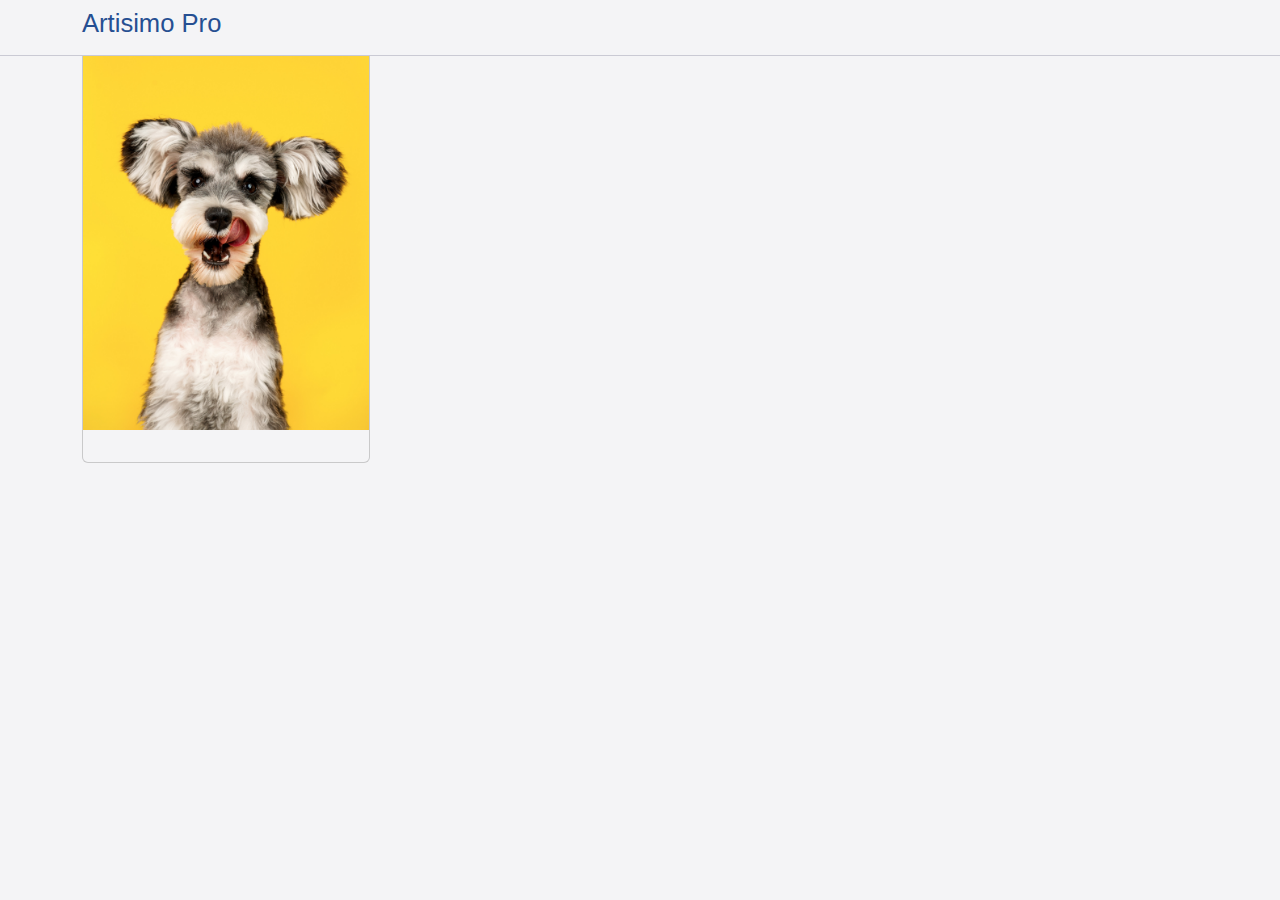
==== commit 241b0bf8: "add pic" ====
--- a/docs/index.html
+++ b/docs/index.html
@@ -29,6 +29,14 @@
 
     <!-- Content -->
     <div class="container">
+
+      <div class="card" style="width: 18rem;">
+        <img src="img/pets/1.jpg" class="card-img-top">
+        <div class="card-body">
+          <p class="card-text"></p>
+        </div>
+      </div>
+
     </div>
 
     <!-- Imports -->
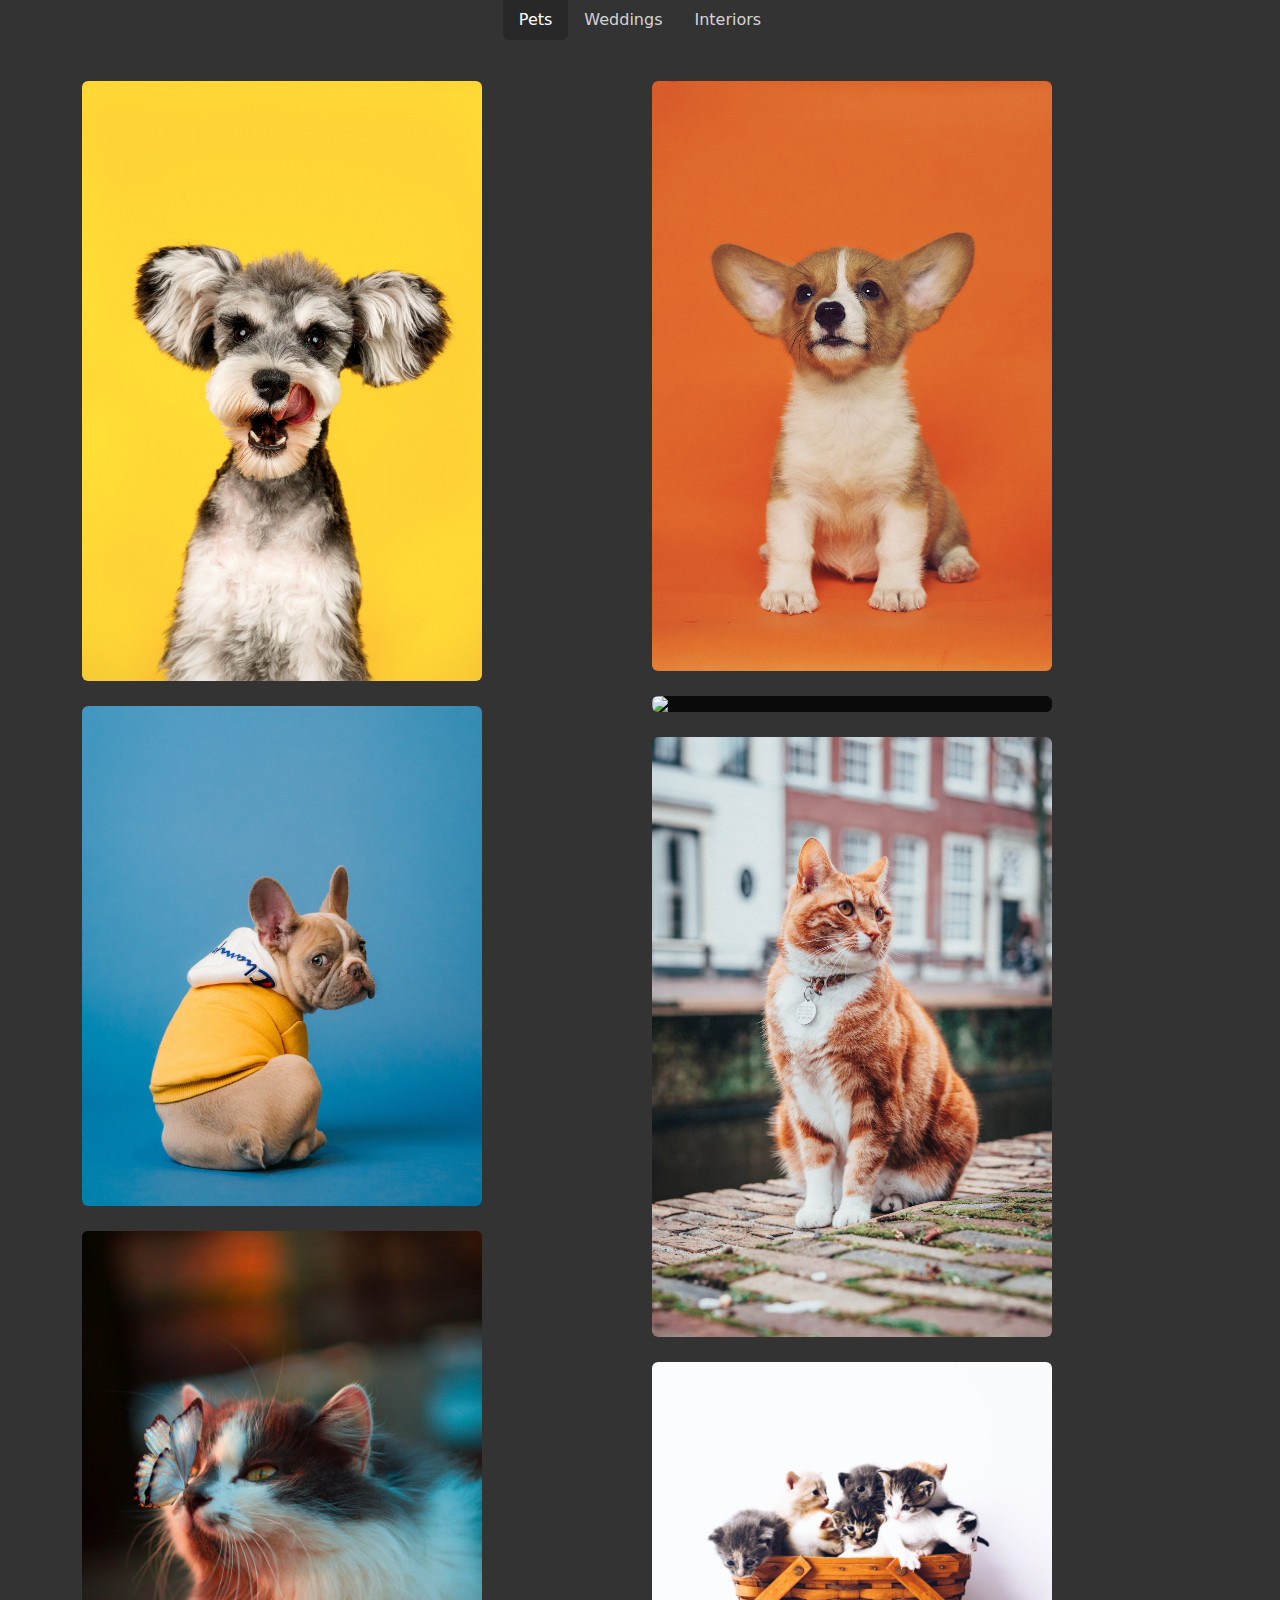
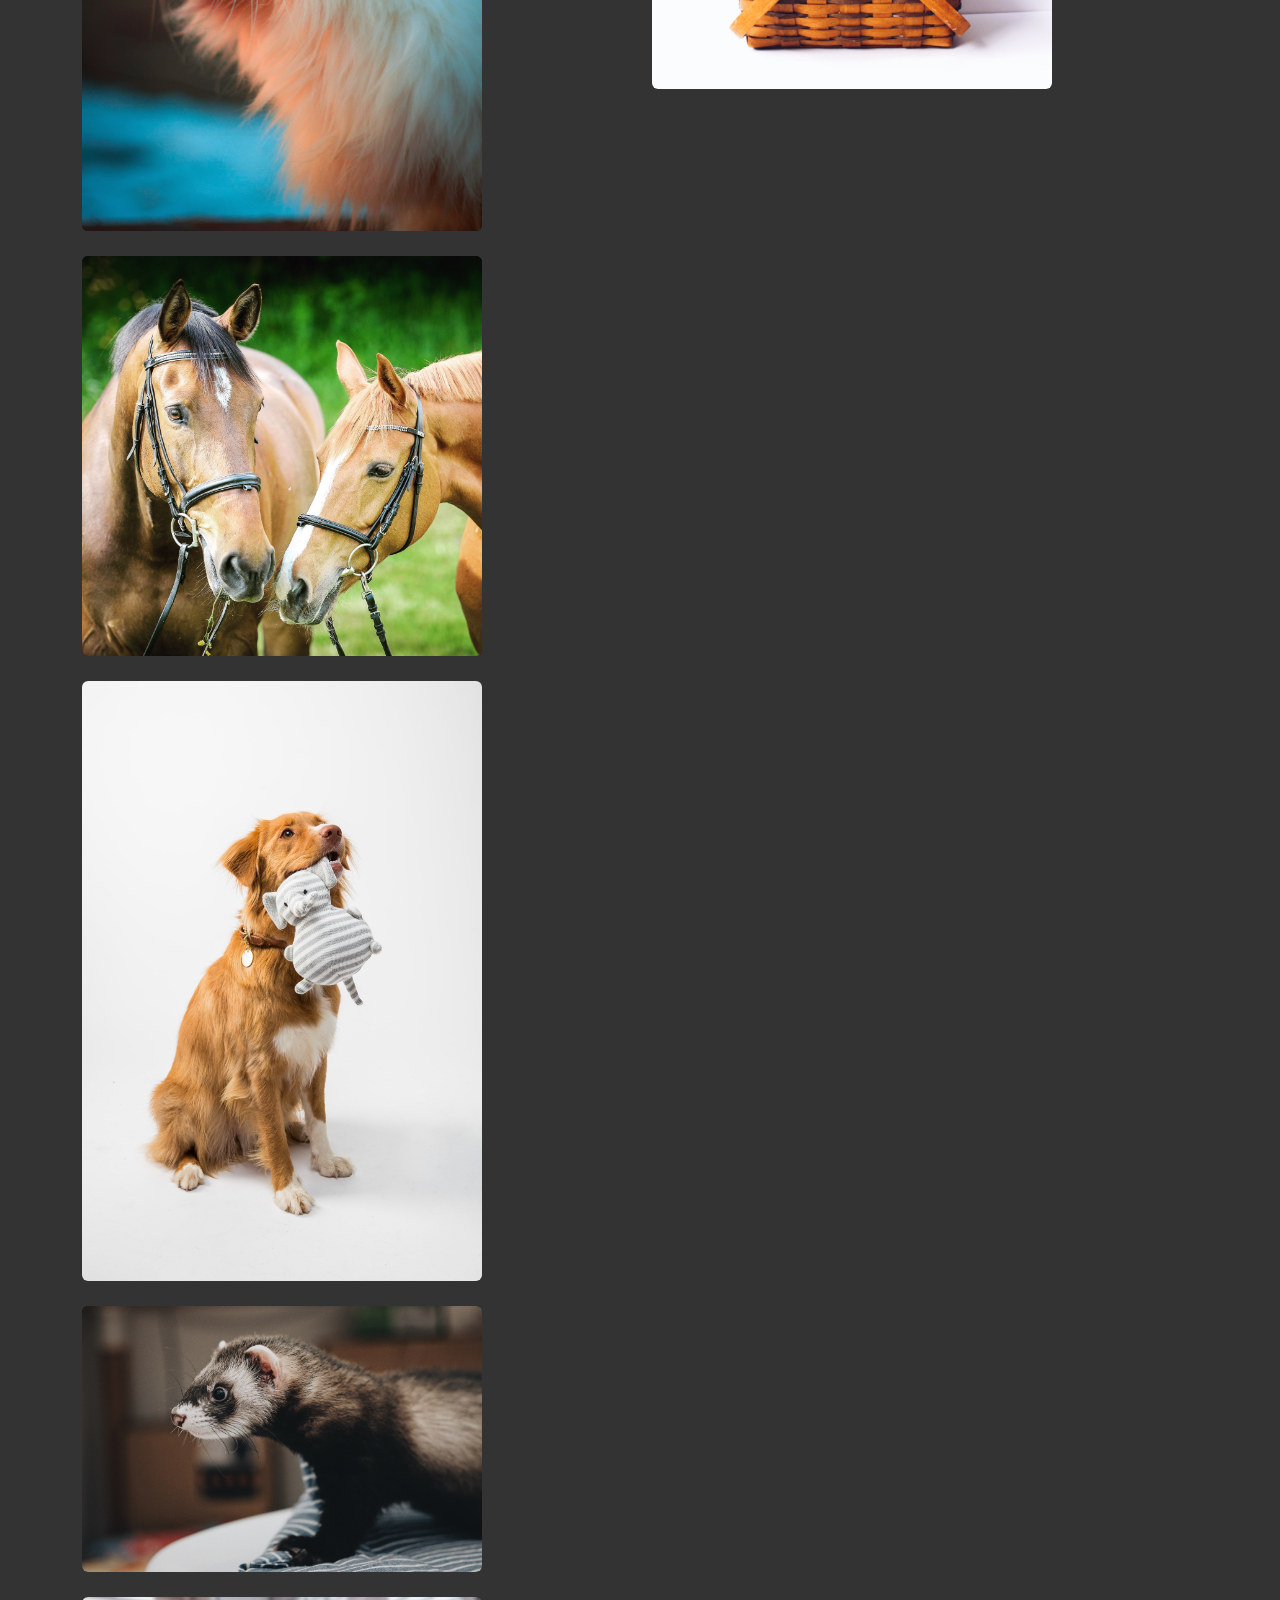
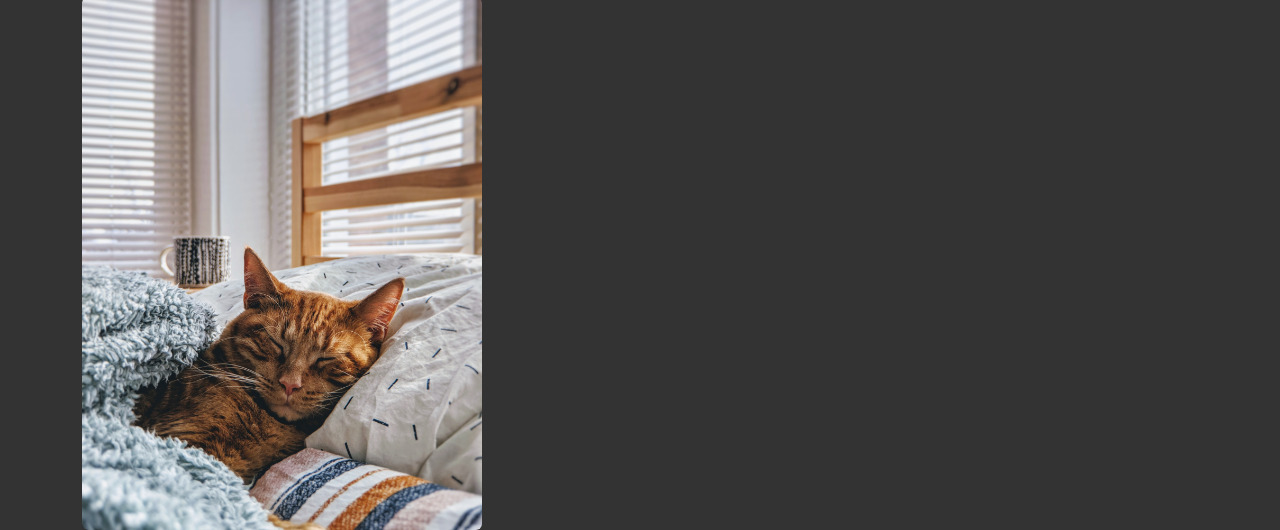
==== commit 5a2a09b6: "update" ====
--- a/docs/index.html
+++ b/docs/index.html
@@ -18,25 +18,85 @@
   </head>
   <body>
 
-    <!-- Navbar -->
-    <nav class="navbar navbar-expand-sm navbar-light bg-light fixed-top">
-      <div class="container">
-        <h1>Artisimo Pro</h1>
-        <ul class="nav navbar-nav ml-auto"></ul>
-        <button class="btn btn hidden-print" onclick="printPage()"><i class="fas fa-print fa-lg"></i></button>
-      </div>
-    </nav>
-
-    <!-- Content -->
     <div class="container">
 
-      <div class="card" style="width: 18rem;">
-        <img src="img/pets/1.jpg" class="card-img-top">
-        <div class="card-body">
-          <p class="card-text"></p>
-        </div>
+    <!-- Pill -->
+    <ul class="nav nav-pills mb-3">
+      <li class="nav-item">
+        <a class="nav-link active" data-toggle="pill" href="#pets"></i>Pets</a>
+      </li>
+      <li class="nav-item">
+        <a class="nav-link" data-toggle="pill" href="#weddings">Weddings</a>
+      </li>
+      <li class="nav-item">
+        <a class="nav-link" data-toggle="pill" href="#interiors">Interiors</a>
+      </li>
+    </ul>
+
+    <!-- Pill  Content -->
+    <div class="tab-content">
+
+      <div id="pets" class="tab-pane fade show active">
+          <div class="row align-items-start">
+            <div class="col">
+              <div class="card" style="width: 25rem;"><img src="img/pets/c1p1.jpg" class="card-img-top"></div>
+              <div class="card" style="width: 25rem;"><img src="img/pets/c1p2.jpg" class="card-img-top"></div>
+              <div class="card" style="width: 25rem;"><img src="img/pets/c1p3.jpg" class="card-img-top"></div>
+              <div class="card" style="width: 25rem;"><img src="img/pets/c1p4.jpg" class="card-img-top"></div>
+            </div>
+            <div class="col">
+              <div class="card" style="width: 25rem;"><img src="img/pets/c2p1.jpg" class="card-img-top"></div>
+              <div class="card" style="width: 25rem;"><img src="img/pets/c2p2.jpg" class="card-img-top"></div>
+              <div class="card" style="width: 25rem;"><img src="img/pets/c2p3.jpg" class="card-img-top"></div>
+              <div class="card" style="width: 25rem;"><img src="img/pets/c2p4.jpg" class="card-img-top"></div>
+            </div>
+            <div class="col">
+              <div class="card" style="width: 25rem;"><img src="img/pets/c3p1.jpg" class="card-img-top"></div>
+              <div class="card" style="width: 25rem;"><img src="img/pets/c3p2.jpg" class="card-img-top"></div>
+              <div class="card" style="width: 25rem;"><img src="img/pets/c3p3.jpg" class="card-img-top"></div>
+            </div>
+          </div>
       </div>
 
+      <div class="tab-pane fade" id="weddings">
+          <div class="row align-items-start">
+            <div class="col">
+              <div class="card" style="width: 25rem;"><img src="img/weddings/c1p1.jpg" class="card-img-top"></div>
+              <div class="card" style="width: 25rem;"><img src="img/weddings/c1p2.jpg" class="card-img-top"></div>
+            </div>
+            <div class="col">
+              <div class="card" style="width: 25rem;"><img src="img/weddings/c2p1.jpg" class="card-img-top"></div>
+              <div class="card" style="width: 25rem;"><img src="img/weddings/c2p2.jpg" class="card-img-top"></div>
+            </div>
+            <div class="col">
+              <div class="card" style="width: 25rem;"><img src="img/weddings/c3p1.jpg" class="card-img-top"></div>
+            </div>
+          </div>
+      </div>
+
+      <div class="tab-pane fade" id="interiors">
+          <div class="row align-items-start">
+            <div class="col">
+              <div class="card" style="width: 25rem;"><img src="img/interiors/c1p1.jpg" class="card-img-top"></div>
+              <div class="card" style="width: 25rem;"><img src="img/interiors/c1p2.jpg" class="card-img-top"></div>
+              <div class="card" style="width: 25rem;"><img src="img/interiors/c1p3.jpg" class="card-img-top"></div>
+              <div class="card" style="width: 25rem;"><img src="img/interiors/c1p4.jpg" class="card-img-top"></div>
+            </div>
+            <div class="col">
+              <div class="card" style="width: 25rem;"><img src="img/interiors/c2p1.jpg" class="card-img-top"></div>
+              <div class="card" style="width: 25rem;"><img src="img/interiors/c2p2.jpg" class="card-img-top"></div>
+              <div class="card" style="width: 25rem;"><img src="img/interiors/c2p3.jpg" class="card-img-top"></div>
+              <div class="card" style="width: 25rem;"><img src="img/interiors/c2p4.jpg" class="card-img-top"></div>
+            </div>
+            <div class="col">
+              <div class="card" style="width: 25rem;"><img src="img/interiors/c3p1.jpg" class="card-img-top"></div>
+              <div class="card" style="width: 25rem;"><img src="img/interiors/c3p2.jpg" class="card-img-top"></div>
+              <div class="card" style="width: 25rem;"><img src="img/interiors/c3p3.jpg" class="card-img-top"></div>
+            </div>
+          </div>
+      </div>
+
+    </div>
     </div>
 
     <!-- Imports -->
--- a/docs/css/custom.css
+++ b/docs/css/custom.css
@@ -1,11 +1,5 @@
 @charset "UTF-8";
-/* TODO:
-   - Fix page breaks for h1, h2 and ul stay on same page.
-*/
 /* Override Colors */
-/* Override Font */
-/* Override Font Size */
-/* Define colors */
 /* Import Bootstrap */
 /*!
  * Bootstrap  v5.3.0 (https://getbootstrap.com/)
@@ -43,7 +37,7 @@
   --bs-info: #0dcaf0;
   --bs-warning: #ffc107;
   --bs-danger: #dc3545;
-  --bs-light: rgba(244, 244, 246, 0.95);
+  --bs-light: #f8f9fa;
   --bs-dark: #212529;
   --bs-primary-rgb: 13, 110, 253;
   --bs-secondary-rgb: 108, 117, 125;
@@ -51,7 +45,7 @@
   --bs-info-rgb: 13, 202, 240;
   --bs-warning-rgb: 255, 193, 7;
   --bs-danger-rgb: 220, 53, 69;
-  --bs-light-rgb: 244, 244, 246;
+  --bs-light-rgb: 248, 249, 250;
   --bs-dark-rgb: 33, 37, 41;
   --bs-primary-text-emphasis: #052c65;
   --bs-secondary-text-emphasis: #2b2f32;
@@ -82,30 +76,30 @@
   --bs-font-sans-serif: system-ui, -apple-system, "Segoe UI", Roboto, "Helvetica Neue", "Noto Sans", "Liberation Sans", Arial, sans-serif, "Apple Color Emoji", "Segoe UI Emoji", "Segoe UI Symbol", "Noto Color Emoji";
   --bs-font-monospace: SFMono-Regular, Menlo, Monaco, Consolas, "Liberation Mono", "Courier New", monospace;
   --bs-gradient: linear-gradient(180deg, rgba(255, 255, 255, 0.15), rgba(255, 255, 255, 0));
-  --bs-body-font-family: "Arial", sans-serif;
-  --bs-body-font-size: 0.8rem;
+  --bs-body-font-family: var(--bs-font-sans-serif);
+  --bs-body-font-size: 1rem;
   --bs-body-font-weight: 400;
   --bs-body-line-height: 1.5;
-  --bs-body-color: rgb(22, 46, 85);
-  --bs-body-color-rgb: 22, 46, 85;
-  --bs-body-bg: rgb(244, 244, 246);
-  --bs-body-bg-rgb: 244, 244, 246;
+  --bs-body-color: rgba(255, 255, 255, 0.8);
+  --bs-body-color-rgb: 255, 255, 255;
+  --bs-body-bg: rgba(0, 0, 0, 0.8);
+  --bs-body-bg-rgb: 0, 0, 0;
   --bs-emphasis-color: #000;
   --bs-emphasis-color-rgb: 0, 0, 0;
-  --bs-secondary-color: rgba(22, 46, 85, 0.75);
-  --bs-secondary-color-rgb: 22, 46, 85;
+  --bs-secondary-color: rgba(255, 255, 255, 0.75);
+  --bs-secondary-color-rgb: 255, 255, 255;
   --bs-secondary-bg: #e9ecef;
   --bs-secondary-bg-rgb: 233, 236, 239;
-  --bs-tertiary-color: rgba(22, 46, 85, 0.5);
-  --bs-tertiary-color-rgb: 22, 46, 85;
+  --bs-tertiary-color: rgba(255, 255, 255, 0.5);
+  --bs-tertiary-color-rgb: 255, 255, 255;
   --bs-tertiary-bg: #f8f9fa;
   --bs-tertiary-bg-rgb: 248, 249, 250;
-  --bs-heading-color: #264f92;
-  --bs-link-color: #264f92;
-  --bs-link-color-rgb: 38, 79, 146;
+  --bs-heading-color: rgba(255, 255, 255, 0.8);
+  --bs-link-color: rgba(255, 255, 255, 0.8);
+  --bs-link-color-rgb: 255, 255, 255;
   --bs-link-decoration: underline;
-  --bs-link-hover-color: #162e55;
-  --bs-link-hover-color-rgb: 22, 46, 85;
+  --bs-link-hover-color: rgba(217, 217, 217, 0.8);
+  --bs-link-hover-color-rgb: 217, 217, 217;
   --bs-code-color: #d63384;
   --bs-highlight-bg: #fff3cd;
   --bs-border-width: 1px;
@@ -222,39 +216,53 @@
 h6, .h6, h5, .h5, h4, .h4, h3, .h3, h2, .h2, h1, .h1 {
   margin-top: 0;
   margin-bottom: 0.5rem;
-  font-family: "Arial", sans-serif;
   font-weight: 500;
   line-height: 1.2;
   color: var(--bs-heading-color);
 }
 
 h1, .h1 {
-  font-size: calc(1.285rem + 0.42vw);
+  font-size: calc(1.375rem + 1.5vw);
 }
 @media (min-width: 1200px) {
   h1, .h1 {
-    font-size: 1.6rem;
+    font-size: 2.5rem;
   }
 }
 
 h2, .h2 {
-  font-size: 1.2rem;
+  font-size: calc(1.325rem + 0.9vw);
+}
+@media (min-width: 1200px) {
+  h2, .h2 {
+    font-size: 2rem;
+  }
 }
 
 h3, .h3 {
+  font-size: calc(1.3rem + 0.6vw);
+}
+@media (min-width: 1200px) {
+  h3, .h3 {
+    font-size: 1.75rem;
+  }
+}
+
+h4, .h4 {
+  font-size: calc(1.275rem + 0.3vw);
+}
+@media (min-width: 1200px) {
+  h4, .h4 {
+    font-size: 1.5rem;
+  }
+}
+
+h5, .h5 {
+  font-size: 1.25rem;
+}
+
+h6, .h6 {
   font-size: 1rem;
-}
-
-h4, .h4 {
-  font-size: 1.2rem;
-}
-
-h5, .h5 {
-  font-size: 1rem;
-}
-
-h6, .h6 {
-  font-size: 0.8rem;
 }
 
 p {
@@ -579,7 +587,7 @@
 }
 
 .lead {
-  font-size: 1rem;
+  font-size: 1.25rem;
   font-weight: 300;
 }
 
@@ -673,7 +681,7 @@
 
 .blockquote {
   margin-bottom: 1rem;
-  font-size: 1rem;
+  font-size: 1.25rem;
 }
 .blockquote > :last-child {
   margin-bottom: 0;
@@ -2004,13 +2012,13 @@
 
 .table-light {
   --bs-table-color: #000;
-  --bs-table-bg: rgba(244, 244, 246, 0.95);
-  --bs-table-border-color: rgba(217, 217, 219, 0.955);
-  --bs-table-striped-bg: rgba(231, 231, 232, 0.9525);
+  --bs-table-bg: #f8f9fa;
+  --bs-table-border-color: #dfe0e1;
+  --bs-table-striped-bg: #ecedee;
   --bs-table-striped-color: #000;
-  --bs-table-active-bg: rgba(217, 217, 219, 0.955);
+  --bs-table-active-bg: #dfe0e1;
   --bs-table-active-color: #000;
-  --bs-table-hover-bg: rgba(224, 224, 226, 0.95375);
+  --bs-table-hover-bg: #e5e6e7;
   --bs-table-hover-color: #000;
   color: var(--bs-table-color);
   border-color: var(--bs-table-border-color);
@@ -2080,13 +2088,13 @@
 .col-form-label-lg {
   padding-top: calc(0.5rem + var(--bs-border-width));
   padding-bottom: calc(0.5rem + var(--bs-border-width));
-  font-size: 1rem;
+  font-size: 1.25rem;
 }
 
 .col-form-label-sm {
   padding-top: calc(0.25rem + var(--bs-border-width));
   padding-bottom: calc(0.25rem + var(--bs-border-width));
-  font-size: 0.7rem;
+  font-size: 0.875rem;
 }
 
 .form-text {
@@ -2099,7 +2107,7 @@
   display: block;
   width: 100%;
   padding: 0.375rem 0.75rem;
-  font-size: 0.8rem;
+  font-size: 1rem;
   font-weight: 400;
   line-height: 1.5;
   color: var(--bs-body-color);
@@ -2190,7 +2198,7 @@
 .form-control-sm {
   min-height: calc(1.5em + 0.5rem + calc(var(--bs-border-width) * 2));
   padding: 0.25rem 0.5rem;
-  font-size: 0.7rem;
+  font-size: 0.875rem;
   border-radius: var(--bs-border-radius-sm);
 }
 .form-control-sm::file-selector-button {
@@ -2202,7 +2210,7 @@
 .form-control-lg {
   min-height: calc(1.5em + 1rem + calc(var(--bs-border-width) * 2));
   padding: 0.5rem 1rem;
-  font-size: 1rem;
+  font-size: 1.25rem;
   border-radius: var(--bs-border-radius-lg);
 }
 .form-control-lg::file-selector-button {
@@ -2249,7 +2257,7 @@
   display: block;
   width: 100%;
   padding: 0.375rem 2.25rem 0.375rem 0.75rem;
-  font-size: 0.8rem;
+  font-size: 1rem;
   font-weight: 400;
   line-height: 1.5;
   color: var(--bs-body-color);
@@ -2289,7 +2297,7 @@
   padding-top: 0.25rem;
   padding-bottom: 0.25rem;
   padding-left: 0.5rem;
-  font-size: 0.7rem;
+  font-size: 0.875rem;
   border-radius: var(--bs-border-radius-sm);
 }
 
@@ -2297,7 +2305,7 @@
   padding-top: 0.5rem;
   padding-bottom: 0.5rem;
   padding-left: 1rem;
-  font-size: 1rem;
+  font-size: 1.25rem;
   border-radius: var(--bs-border-radius-lg);
 }
 
@@ -2307,7 +2315,7 @@
 
 .form-check {
   display: block;
-  min-height: 1.2rem;
+  min-height: 1.5rem;
   padding-left: 1.5em;
   margin-bottom: 0.125rem;
 }
@@ -2445,10 +2453,10 @@
   outline: 0;
 }
 .form-range:focus::-webkit-slider-thumb {
-  box-shadow: 0 0 0 1px rgb(244, 244, 246), 0 0 0 0.25rem rgba(13, 110, 253, 0.25);
+  box-shadow: 0 0 0 1px rgba(0, 0, 0, 0.8), 0 0 0 0.25rem rgba(13, 110, 253, 0.25);
 }
 .form-range:focus::-moz-range-thumb {
-  box-shadow: 0 0 0 1px rgb(244, 244, 246), 0 0 0 0.25rem rgba(13, 110, 253, 0.25);
+  box-shadow: 0 0 0 1px rgba(0, 0, 0, 0.8), 0 0 0 0.25rem rgba(13, 110, 253, 0.25);
 }
 .form-range::-moz-focus-outer {
   border: 0;
@@ -2635,7 +2643,7 @@
   display: flex;
   align-items: center;
   padding: 0.375rem 0.75rem;
-  font-size: 0.8rem;
+  font-size: 1rem;
   font-weight: 400;
   line-height: 1.5;
   color: var(--bs-body-color);
@@ -2651,7 +2659,7 @@
 .input-group-lg > .input-group-text,
 .input-group-lg > .btn {
   padding: 0.5rem 1rem;
-  font-size: 1rem;
+  font-size: 1.25rem;
   border-radius: var(--bs-border-radius-lg);
 }
 
@@ -2660,7 +2668,7 @@
 .input-group-sm > .input-group-text,
 .input-group-sm > .btn {
   padding: 0.25rem 0.5rem;
-  font-size: 0.7rem;
+  font-size: 0.875rem;
   border-radius: var(--bs-border-radius-sm);
 }
 
@@ -2710,7 +2718,7 @@
   max-width: 100%;
   padding: 0.25rem 0.5rem;
   margin-top: 0.1rem;
-  font-size: 0.7rem;
+  font-size: 0.875rem;
   color: #fff;
   background-color: var(--bs-success);
   border-radius: var(--bs-border-radius);
@@ -2800,7 +2808,7 @@
   max-width: 100%;
   padding: 0.25rem 0.5rem;
   margin-top: 0.1rem;
-  font-size: 0.7rem;
+  font-size: 0.875rem;
   color: #fff;
   background-color: var(--bs-danger);
   border-radius: var(--bs-border-radius);
@@ -2878,7 +2886,7 @@
   --bs-btn-padding-x: 0.75rem;
   --bs-btn-padding-y: 0.375rem;
   --bs-btn-font-family: ;
-  --bs-btn-font-size: 0.8rem;
+  --bs-btn-font-size: 1rem;
   --bs-btn-font-weight: 400;
   --bs-btn-line-height: 1.5;
   --bs-btn-color: var(--bs-body-color);
@@ -3054,19 +3062,19 @@
 
 .btn-light {
   --bs-btn-color: #000;
-  --bs-btn-bg: rgba(244, 244, 246, 0.95);
-  --bs-btn-border-color: rgba(244, 244, 246, 0.95);
+  --bs-btn-bg: #f8f9fa;
+  --bs-btn-border-color: #f8f9fa;
   --bs-btn-hover-color: #000;
-  --bs-btn-hover-bg: rgba(204, 204, 206, 0.9575);
-  --bs-btn-hover-border-color: rgba(191, 191, 193, 0.96);
-  --bs-btn-focus-shadow-rgb: 204, 204, 206;
+  --bs-btn-hover-bg: #d3d4d5;
+  --bs-btn-hover-border-color: #c6c7c8;
+  --bs-btn-focus-shadow-rgb: 211, 212, 213;
   --bs-btn-active-color: #000;
-  --bs-btn-active-bg: rgba(191, 191, 193, 0.96);
-  --bs-btn-active-border-color: rgba(178, 178, 180, 0.9625);
+  --bs-btn-active-bg: #c6c7c8;
+  --bs-btn-active-border-color: #babbbc;
   --bs-btn-active-shadow: inset 0 3px 5px rgba(0, 0, 0, 0.125);
   --bs-btn-disabled-color: #000;
-  --bs-btn-disabled-bg: rgba(244, 244, 246, 0.95);
-  --bs-btn-disabled-border-color: rgba(244, 244, 246, 0.95);
+  --bs-btn-disabled-bg: #f8f9fa;
+  --bs-btn-disabled-border-color: #f8f9fa;
 }
 
 .btn-dark {
@@ -3189,19 +3197,19 @@
 }
 
 .btn-outline-light {
-  --bs-btn-color: rgba(244, 244, 246, 0.95);
-  --bs-btn-border-color: rgba(244, 244, 246, 0.95);
+  --bs-btn-color: #f8f9fa;
+  --bs-btn-border-color: #f8f9fa;
   --bs-btn-hover-color: #000;
-  --bs-btn-hover-bg: rgba(244, 244, 246, 0.95);
-  --bs-btn-hover-border-color: rgba(244, 244, 246, 0.95);
-  --bs-btn-focus-shadow-rgb: 244, 244, 246;
+  --bs-btn-hover-bg: #f8f9fa;
+  --bs-btn-hover-border-color: #f8f9fa;
+  --bs-btn-focus-shadow-rgb: 248, 249, 250;
   --bs-btn-active-color: #000;
-  --bs-btn-active-bg: rgba(244, 244, 246, 0.95);
-  --bs-btn-active-border-color: rgba(244, 244, 246, 0.95);
+  --bs-btn-active-bg: #f8f9fa;
+  --bs-btn-active-border-color: #f8f9fa;
   --bs-btn-active-shadow: inset 0 3px 5px rgba(0, 0, 0, 0.125);
-  --bs-btn-disabled-color: rgba(244, 244, 246, 0.95);
+  --bs-btn-disabled-color: #f8f9fa;
   --bs-btn-disabled-bg: transparent;
-  --bs-btn-disabled-border-color: rgba(244, 244, 246, 0.95);
+  --bs-btn-disabled-border-color: #f8f9fa;
   --bs-gradient: none;
 }
 
@@ -3234,7 +3242,7 @@
   --bs-btn-disabled-color: #6c757d;
   --bs-btn-disabled-border-color: transparent;
   --bs-btn-box-shadow: 0 0 0 #000;
-  --bs-btn-focus-shadow-rgb: 71, 105, 162;
+  --bs-btn-focus-shadow-rgb: 202, 202, 202;
   text-decoration: underline;
 }
 .btn-link:focus-visible {
@@ -3247,14 +3255,14 @@
 .btn-lg, .btn-group-lg > .btn {
   --bs-btn-padding-y: 0.5rem;
   --bs-btn-padding-x: 1rem;
-  --bs-btn-font-size: 1rem;
+  --bs-btn-font-size: 1.25rem;
   --bs-btn-border-radius: var(--bs-border-radius-lg);
 }
 
 .btn-sm, .btn-group-sm > .btn {
   --bs-btn-padding-y: 0.25rem;
   --bs-btn-padding-x: 0.5rem;
-  --bs-btn-font-size: 0.7rem;
+  --bs-btn-font-size: 0.875rem;
   --bs-btn-border-radius: var(--bs-border-radius-sm);
 }
 
@@ -3327,7 +3335,7 @@
   --bs-dropdown-padding-x: 0;
   --bs-dropdown-padding-y: 0.5rem;
   --bs-dropdown-spacer: 0.125rem;
-  --bs-dropdown-font-size: 0.8rem;
+  --bs-dropdown-font-size: 1rem;
   --bs-dropdown-color: var(--bs-body-color);
   --bs-dropdown-bg: var(--bs-body-bg);
   --bs-dropdown-border-color: var(--bs-border-color-translucent);
@@ -3586,7 +3594,7 @@
   display: block;
   padding: var(--bs-dropdown-header-padding-y) var(--bs-dropdown-header-padding-x);
   margin-bottom: 0;
-  font-size: 0.7rem;
+  font-size: 0.875rem;
   color: var(--bs-dropdown-header-color);
   white-space: nowrap;
 }
@@ -3795,7 +3803,7 @@
 .nav-pills {
   --bs-nav-pills-border-radius: var(--bs-border-radius);
   --bs-nav-pills-link-active-color: #fff;
-  --bs-nav-pills-link-active-bg: #0d6efd;
+  --bs-nav-pills-link-active-bg: rgba(38, 38, 38, 0.8);
 }
 .nav-pills .nav-link {
   border-radius: var(--bs-nav-pills-border-radius);
@@ -3864,16 +3872,16 @@
   --bs-navbar-hover-color: rgba(var(--bs-emphasis-color-rgb), 0.8);
   --bs-navbar-disabled-color: rgba(var(--bs-emphasis-color-rgb), 0.3);
   --bs-navbar-active-color: rgba(var(--bs-emphasis-color-rgb), 1);
-  --bs-navbar-brand-padding-y: 0.35rem;
+  --bs-navbar-brand-padding-y: 0.3125rem;
   --bs-navbar-brand-margin-end: 1rem;
-  --bs-navbar-brand-font-size: 1rem;
+  --bs-navbar-brand-font-size: 1.25rem;
   --bs-navbar-brand-color: rgba(var(--bs-emphasis-color-rgb), 1);
   --bs-navbar-brand-hover-color: rgba(var(--bs-emphasis-color-rgb), 1);
   --bs-navbar-nav-link-padding-x: 0.5rem;
   --bs-navbar-toggler-padding-y: 0.25rem;
   --bs-navbar-toggler-padding-x: 0.75rem;
-  --bs-navbar-toggler-font-size: 1rem;
-  --bs-navbar-toggler-icon-bg: url("data:image/svg+xml,%3csvg xmlns='http://www.w3.org/2000/svg' viewBox='0 0 30 30'%3e%3cpath stroke='rgba%2822, 46, 85, 0.75%29' stroke-linecap='round' stroke-miterlimit='10' stroke-width='2' d='M4 7h22M4 15h22M4 23h22'/%3e%3c/svg%3e");
+  --bs-navbar-toggler-font-size: 1.25rem;
+  --bs-navbar-toggler-icon-bg: url("data:image/svg+xml,%3csvg xmlns='http://www.w3.org/2000/svg' viewBox='0 0 30 30'%3e%3cpath stroke='rgba%28255, 255, 255, 0.75%29' stroke-linecap='round' stroke-miterlimit='10' stroke-width='2' d='M4 7h22M4 15h22M4 23h22'/%3e%3c/svg%3e");
   --bs-navbar-toggler-border-color: rgba(var(--bs-emphasis-color-rgb), 0.15);
   --bs-navbar-toggler-border-radius: var(--bs-border-radius);
   --bs-navbar-toggler-focus-width: 0.25rem;
@@ -4290,11 +4298,11 @@
   --bs-card-title-spacer-y: 0.5rem;
   --bs-card-title-color: ;
   --bs-card-subtitle-color: ;
-  --bs-card-border-width: var(--bs-border-width);
+  --bs-card-border-width: 0;
   --bs-card-border-color: var(--bs-border-color-translucent);
   --bs-card-border-radius: var(--bs-border-radius);
   --bs-card-box-shadow: ;
-  --bs-card-inner-border-radius: calc(var(--bs-border-radius) - (var(--bs-border-width)));
+  --bs-card-inner-border-radius: calc(var(--bs-border-radius) - 0);
   --bs-card-cap-padding-y: 0.5rem;
   --bs-card-cap-padding-x: 1rem;
   --bs-card-cap-bg: rgba(var(--bs-body-color-rgb), 0.03);
@@ -4483,7 +4491,7 @@
   --bs-accordion-btn-padding-y: 1rem;
   --bs-accordion-btn-color: var(--bs-body-color);
   --bs-accordion-btn-bg: var(--bs-accordion-bg);
-  --bs-accordion-btn-icon: url("data:image/svg+xml,%3csvg xmlns='http://www.w3.org/2000/svg' viewBox='0 0 16 16' fill='rgb%2822, 46, 85%29'%3e%3cpath fill-rule='evenodd' d='M1.646 4.646a.5.5 0 0 1 .708 0L8 10.293l5.646-5.647a.5.5 0 0 1 .708.708l-6 6a.5.5 0 0 1-.708 0l-6-6a.5.5 0 0 1 0-.708z'/%3e%3c/svg%3e");
+  --bs-accordion-btn-icon: url("data:image/svg+xml,%3csvg xmlns='http://www.w3.org/2000/svg' viewBox='0 0 16 16' fill='rgba%28255, 255, 255, 0.8%29'%3e%3cpath fill-rule='evenodd' d='M1.646 4.646a.5.5 0 0 1 .708 0L8 10.293l5.646-5.647a.5.5 0 0 1 .708.708l-6 6a.5.5 0 0 1-.708 0l-6-6a.5.5 0 0 1 0-.708z'/%3e%3c/svg%3e");
   --bs-accordion-btn-icon-width: 1.25rem;
   --bs-accordion-btn-icon-transform: rotate(-180deg);
   --bs-accordion-btn-icon-transition: transform 0.2s ease-in-out;
@@ -4502,7 +4510,7 @@
   align-items: center;
   width: 100%;
   padding: var(--bs-accordion-btn-padding-y) var(--bs-accordion-btn-padding-x);
-  font-size: 0.8rem;
+  font-size: 1rem;
   color: var(--bs-accordion-btn-color);
   text-align: left;
   background-color: var(--bs-accordion-btn-bg);
@@ -4646,7 +4654,7 @@
 .pagination {
   --bs-pagination-padding-x: 0.75rem;
   --bs-pagination-padding-y: 0.375rem;
-  --bs-pagination-font-size: 0.8rem;
+  --bs-pagination-font-size: 1rem;
   --bs-pagination-color: var(--bs-link-color);
   --bs-pagination-bg: var(--bs-body-bg);
   --bs-pagination-border-width: var(--bs-border-width);
@@ -4726,14 +4734,14 @@
 .pagination-lg {
   --bs-pagination-padding-x: 1.5rem;
   --bs-pagination-padding-y: 0.75rem;
-  --bs-pagination-font-size: 1rem;
+  --bs-pagination-font-size: 1.25rem;
   --bs-pagination-border-radius: var(--bs-border-radius-lg);
 }
 
 .pagination-sm {
   --bs-pagination-padding-x: 0.5rem;
   --bs-pagination-padding-y: 0.25rem;
-  --bs-pagination-font-size: 0.7rem;
+  --bs-pagination-font-size: 0.875rem;
   --bs-pagination-border-radius: var(--bs-border-radius-sm);
 }
 
@@ -4867,7 +4875,7 @@
 .progress,
 .progress-stacked {
   --bs-progress-height: 1rem;
-  --bs-progress-font-size: 0.6rem;
+  --bs-progress-font-size: 0.75rem;
   --bs-progress-bg: var(--bs-secondary-bg);
   --bs-progress-border-radius: var(--bs-border-radius);
   --bs-progress-box-shadow: var(--bs-box-shadow-inset);
@@ -5672,7 +5680,7 @@
   --bs-tooltip-padding-x: 0.5rem;
   --bs-tooltip-padding-y: 0.25rem;
   --bs-tooltip-margin: ;
-  --bs-tooltip-font-size: 0.7rem;
+  --bs-tooltip-font-size: 0.875rem;
   --bs-tooltip-color: var(--bs-body-bg);
   --bs-tooltip-bg: var(--bs-emphasis-color);
   --bs-tooltip-border-radius: var(--bs-border-radius);
@@ -5682,7 +5690,7 @@
   z-index: var(--bs-tooltip-zindex);
   display: block;
   margin: var(--bs-tooltip-margin);
-  font-family: "Arial", sans-serif;
+  font-family: var(--bs-font-sans-serif);
   font-style: normal;
   font-weight: 400;
   line-height: 1.5;
@@ -5771,7 +5779,7 @@
 .popover {
   --bs-popover-zindex: 1070;
   --bs-popover-max-width: 276px;
-  --bs-popover-font-size: 0.7rem;
+  --bs-popover-font-size: 0.875rem;
   --bs-popover-bg: var(--bs-body-bg);
   --bs-popover-border-width: var(--bs-border-width);
   --bs-popover-border-color: var(--bs-border-color-translucent);
@@ -5780,8 +5788,8 @@
   --bs-popover-box-shadow: 0 0.5rem 1rem rgba(0, 0, 0, 0.15);
   --bs-popover-header-padding-x: 1rem;
   --bs-popover-header-padding-y: 0.5rem;
-  --bs-popover-header-font-size: 0.8rem;
-  --bs-popover-header-color: #264f92;
+  --bs-popover-header-font-size: 1rem;
+  --bs-popover-header-color: rgba(255, 255, 255, 0.8);
   --bs-popover-header-bg: var(--bs-secondary-bg);
   --bs-popover-body-padding-x: 1rem;
   --bs-popover-body-padding-y: 1rem;
@@ -5792,7 +5800,7 @@
   z-index: var(--bs-popover-zindex);
   display: block;
   max-width: var(--bs-popover-max-width);
-  font-family: "Arial", sans-serif;
+  font-family: var(--bs-font-sans-serif);
   font-style: normal;
   font-weight: 400;
   line-height: 1.5;
@@ -6786,7 +6794,7 @@
 
 .text-bg-light {
   color: #000 !important;
-  background-color: RGBA(244, 244, 246, var(--bs-bg-opacity, 1)) !important;
+  background-color: RGBA(248, 249, 250, var(--bs-bg-opacity, 1)) !important;
 }
 
 .text-bg-dark {
@@ -6853,8 +6861,8 @@
   text-decoration-color: RGBA(var(--bs-light-rgb), var(--bs-link-underline-opacity, 1)) !important;
 }
 .link-light:hover, .link-light:focus {
-  color: RGBA(246, 246, 248, var(--bs-link-opacity, 1)) !important;
-  text-decoration-color: RGBA(246, 246, 248, var(--bs-link-underline-opacity, 1)) !important;
+  color: RGBA(249, 250, 251, var(--bs-link-opacity, 1)) !important;
+  text-decoration-color: RGBA(249, 250, 251, var(--bs-link-underline-opacity, 1)) !important;
 }
 
 .link-dark {
@@ -8242,27 +8250,27 @@
 }
 
 .fs-1 {
-  font-size: calc(1.285rem + 0.42vw) !important;
+  font-size: calc(1.375rem + 1.5vw) !important;
 }
 
 .fs-2 {
-  font-size: 1.2rem !important;
+  font-size: calc(1.325rem + 0.9vw) !important;
 }
 
 .fs-3 {
+  font-size: calc(1.3rem + 0.6vw) !important;
+}
+
+.fs-4 {
+  font-size: calc(1.275rem + 0.3vw) !important;
+}
+
+.fs-5 {
+  font-size: 1.25rem !important;
+}
+
+.fs-6 {
   font-size: 1rem !important;
-}
-
-.fs-4 {
-  font-size: 1.2rem !important;
-}
-
-.fs-5 {
-  font-size: 1rem !important;
-}
-
-.fs-6 {
-  font-size: 0.8rem !important;
 }
 
 .fst-italic {
@@ -11805,7 +11813,16 @@
 }
 @media (min-width: 1200px) {
   .fs-1 {
-    font-size: 1.6rem !important;
+    font-size: 2.5rem !important;
+  }
+  .fs-2 {
+    font-size: 2rem !important;
+  }
+  .fs-3 {
+    font-size: 1.75rem !important;
+  }
+  .fs-4 {
+    font-size: 1.5rem !important;
   }
 }
 @media print {
@@ -11843,149 +11860,19 @@
     display: none !important;
   }
 }
-@media print {
-  @page {
-    margin: 5mm;
-  }
-  body {
-    background-color: white;
-  }
-  .navbar {
-    display: none;
-  }
-  li {
-    page-break-inside: avoid;
-  }
-  h1, .h1, h2, .h2, h3, .h3 {
-    page-break-after: avoid;
-  }
-  #skills {
-    page-break-before: always;
-  }
-}
-@media screen {
-  @page {
-    @top-center {
-      content: "";
-    }
-    @top-left-corner {
-      content: "";
-    }
-    @top-right-corner {
-      content: "";
-    }
-    @bottom-left {
-      content: "";
-    }
-    @bottom-right {
-      content: "Page " counter(page);
-    }
-  }
-  .navbar {
-    border-bottom: 1px solid #cacad4;
-  }
-  .container .head {
-    margin-top: 100px;
-  }
-}
-.container .head {
-  column-count: 2;
-  column-gap: 40px;
-  background-color: #3870cc;
-  opacity: 0.8;
-  padding: 5px;
-  margin-bottom: 25px;
-}
-.container .head img {
-  border-radius: 50%;
-  border-color: white;
-  border-style: solid;
-  border-width: 5px;
-  height: 150px;
-}
-.container .head h1, .container .head .h1 {
-  color: white;
-}
-.container .head a, .container .head p {
-  color: #d9d9d9;
-  margin-left: 0px;
-}
-.container .doc {
-  column-count: 2;
-  column-gap: 40px;
-}
-.container .doc h1, .container .doc .h1, .container .doc h2, .container .doc .h2 {
-  margin-top: 1rem;
-}
-.container .doc h3, .container .doc .h3, .container .doc p {
-  margin-left: 1rem;
-}
-.container .doc em {
-  color: rgb(100, 100, 200);
-}
-.container .doc table {
+.container .card-img-top {
+  border-radius: var(--bs-border-radius);
+}
+.container .card {
+  margin-top: 25px;
+}
+.container .nav-pills {
   width: 100%;
-}
-.container .doc-card {
-  width: 100%;
-}
-.container .doc-graph {
-  width: 100%;
-  display: inline-block;
-}
-.container .doc-graph table {
-  width: 100%;
-  margin-top: 25px;
-}
-.container .doc-graph table th {
-  display: inline-block;
-  font-size: 1rem;
-}
-.container .doc-graph table th:first-child {
-  color: #89abe1;
-}
-.container .doc-graph table th:nth-child(2) {
-  text-align: right;
-  color: #3870cc;
-}
-.container .doc-graph table td {
-  font-size: 1.2rem;
-  color: white;
-  margin-left: 20px;
-}
-.container .doc-graph table td:before {
-  content: " ";
-  white-space: pre;
-}
-.container .doc-graph table td:first-child {
-  background-color: #89abe1;
-}
-.container .doc-graph table td:nth-child(2) {
-  background-color: #3870cc;
-}
-.container .doc-graph .mbti-1 > table thead > tr th:first-child {
-  width: 37%;
-}
-.container .doc-graph .mbti-1 > table thead > tr th:nth-child(2) {
-  width: 63%;
-}
-.container .doc-graph .mbti-2 > table thead > tr th:first-child {
-  width: 21%;
-}
-.container .doc-graph .mbti-2 > table thead > tr th:nth-child(2) {
-  width: 79%;
-}
-.container .doc-graph .mbti-3 > table thead > tr th:first-child {
-  width: 62%;
-}
-.container .doc-graph .mbti-3 > table thead > tr th:nth-child(2) {
-  width: 38%;
-}
-.container .doc-graph .mbti-4 > table thead > tr th:first-child {
-  width: 42%;
-}
-.container .doc-graph .mbti-4 > table thead > tr th:nth-child(2) {
-  width: 58%;
+  justify-content: center;
+}
+.container .nav-link {
+  border-top-right-radius: 0;
+  border-top-left-radius: 0;
 }
 
 /*# sourceMappingURL=custom.css.map */
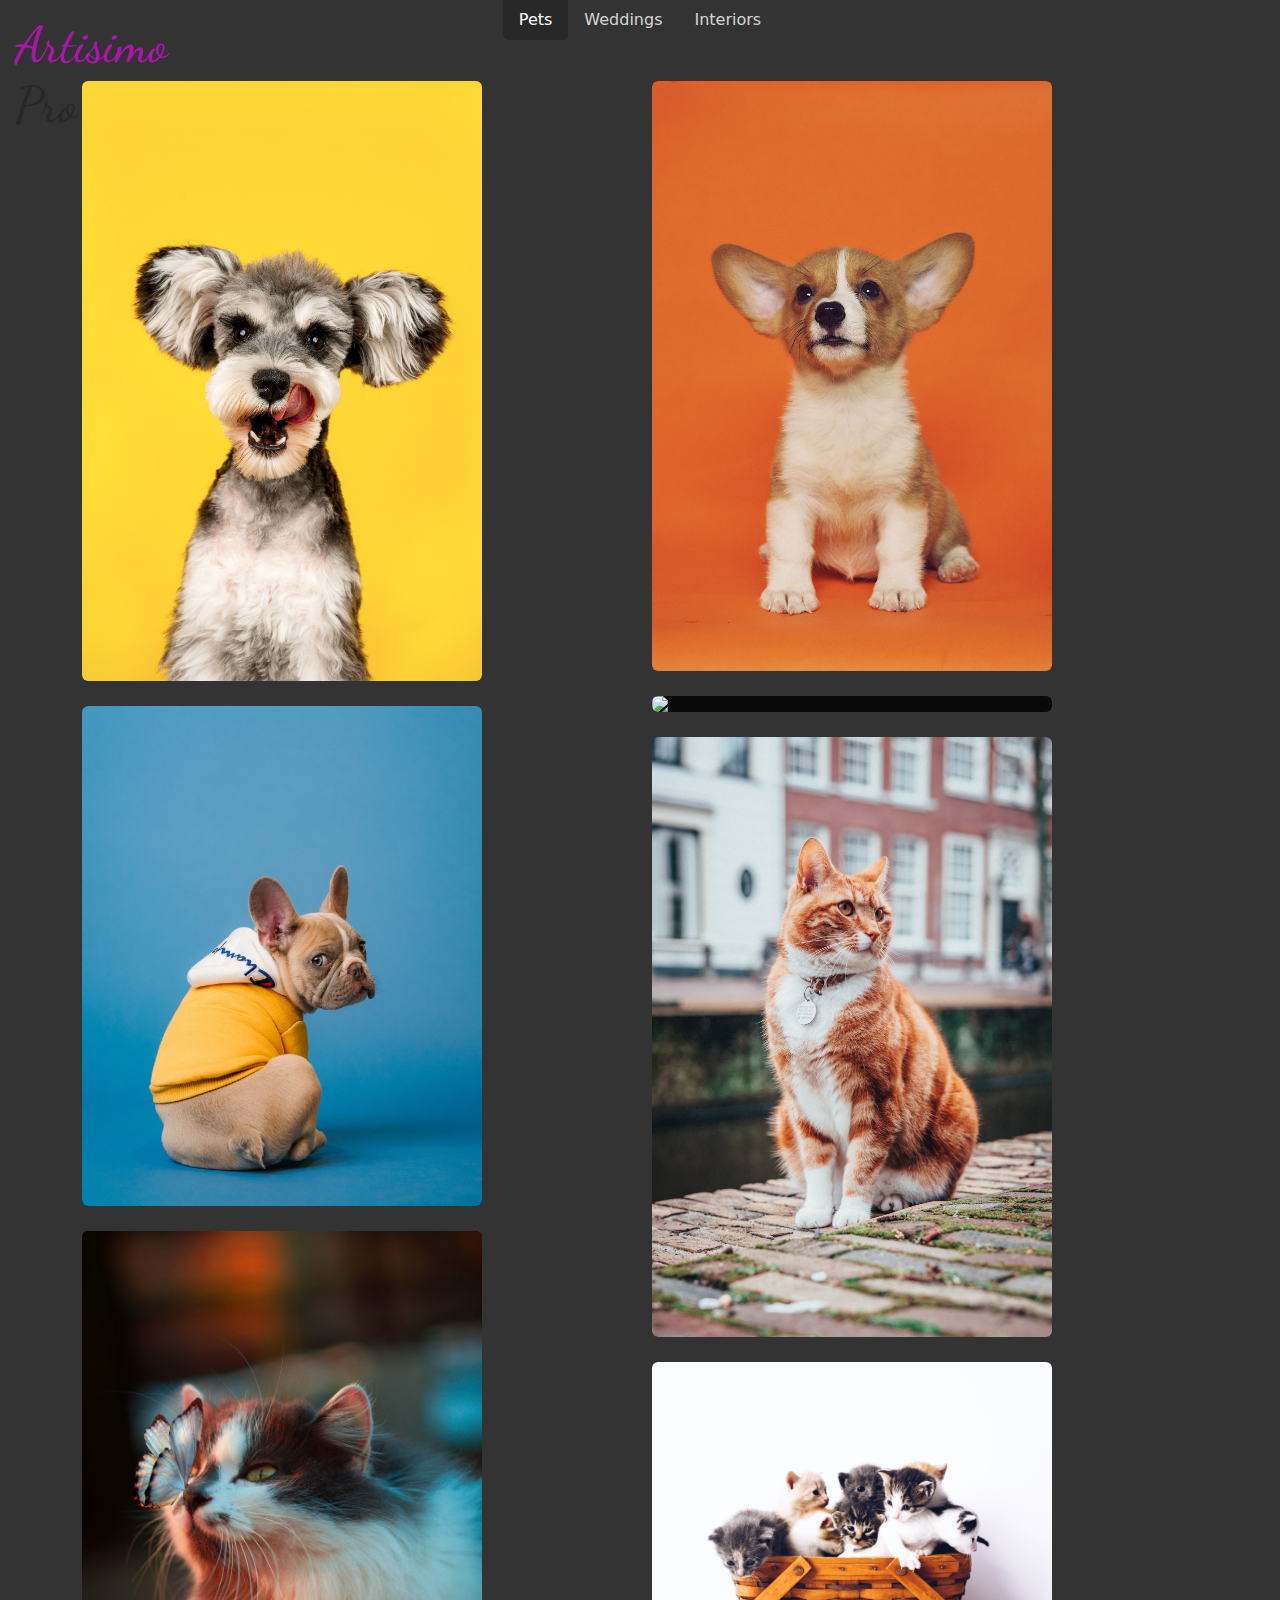
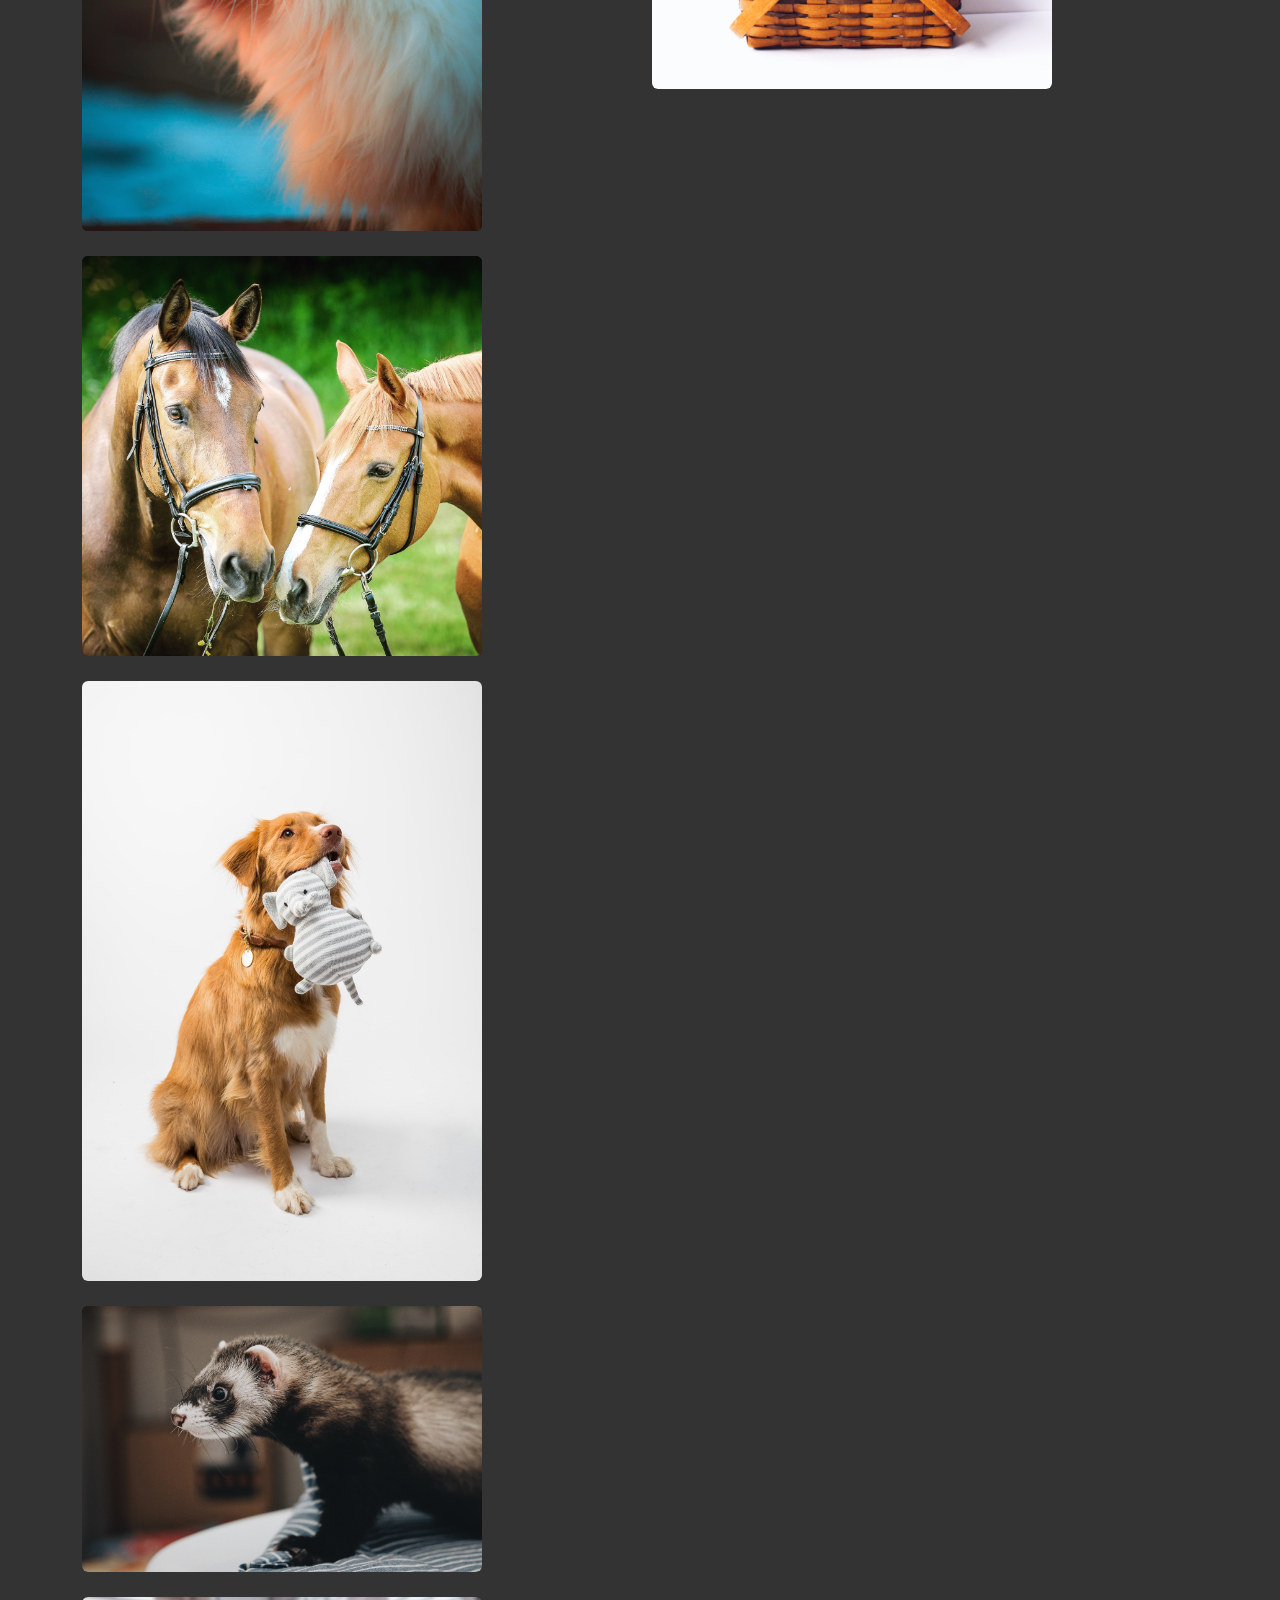
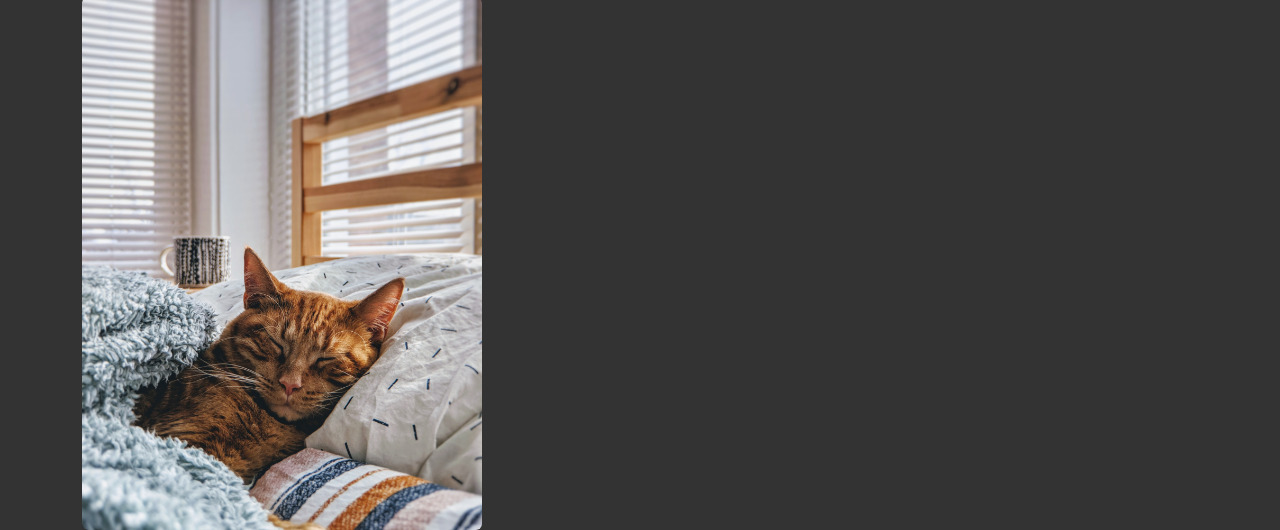
==== commit 42f6795f: "update" ====
--- a/docs/index.html
+++ b/docs/index.html
@@ -14,11 +14,13 @@
     />
     <link rel="stylesheet" href="css/custom.css" />
     <title>Artisimo Pro</title>
-    <link rel="shortcut icon" type="image/x-icon" href="favicon.ico" />    
+    <link rel="shortcut icon" type="image/x-icon" href="favicon.ico" />
   </head>
   <body>
 
     <div class="container">
+
+    <h1 class="topleft"><div id="artisimo">Artisimo<div><div id="pro">Pro</div></h1>
 
     <!-- Pill -->
     <ul class="nav nav-pills mb-3">
@@ -39,7 +41,9 @@
       <div id="pets" class="tab-pane fade show active">
           <div class="row align-items-start">
             <div class="col">
-              <div class="card" style="width: 25rem;"><img src="img/pets/c1p1.jpg" class="card-img-top"></div>
+              <div onclick="openFSLightbox('img/pets/c1p1.jpg', 1)" class="card" style="width: 25rem;">
+                <img src="img/pets/c1p1.jpg" class="card-img-top">
+              </div>
               <div class="card" style="width: 25rem;"><img src="img/pets/c1p2.jpg" class="card-img-top"></div>
               <div class="card" style="width: 25rem;"><img src="img/pets/c1p3.jpg" class="card-img-top"></div>
               <div class="card" style="width: 25rem;"><img src="img/pets/c1p4.jpg" class="card-img-top"></div>
@@ -86,7 +90,6 @@
               <div class="card" style="width: 25rem;"><img src="img/interiors/c2p1.jpg" class="card-img-top"></div>
               <div class="card" style="width: 25rem;"><img src="img/interiors/c2p2.jpg" class="card-img-top"></div>
               <div class="card" style="width: 25rem;"><img src="img/interiors/c2p3.jpg" class="card-img-top"></div>
-              <div class="card" style="width: 25rem;"><img src="img/interiors/c2p4.jpg" class="card-img-top"></div>
             </div>
             <div class="col">
               <div class="card" style="width: 25rem;"><img src="img/interiors/c3p1.jpg" class="card-img-top"></div>
@@ -98,6 +101,67 @@
 
     </div>
     </div>
+
+      <!-- FS Lightbox -->
+      <div
+        class="modal fade"
+        id="my-modal-01"
+        tabindex="-1"
+        role="dialog"
+        aria-hidden="true"
+      >
+        <div
+          class="modal-dialog modal-dialog-centered modal-full"
+          role="document"
+        >
+          <div class="modal-content justify-content-center">
+            <button
+              id="modal-carousel-01-close"
+              type="button"
+              class="close carousel-control-close"
+              onclick="closeFSLightbox()"
+            >
+              <i class="fas fa-times"></i>
+              <span class="sr-only">Close</span>
+            </button>
+
+            <div
+              id="modal-carousel-01"
+              class="carousel slide"
+              data-interval="false"
+            >
+              <div id="modal-carousel-inner" class="carousel-inner"></div>
+
+              <a
+                class="carousel-control-prev"
+                id="modal-carousel-01-prev"
+                href="#modal-carousel-01"
+                role="button"
+                data-slide="prev"
+              >
+                <span
+                  class="carousel-control-prev-icon"
+                  aria-hidden="true"
+                ></span>
+                <span class="sr-only">Previous</span>
+              </a>
+              <a
+                class="carousel-control-next"
+                id="modal-carousel-01-next"
+                href="#modal-carousel-01"
+                role="button"
+                data-slide="next"
+              >
+                <span
+                  class="carousel-control-next-icon"
+                  aria-hidden="true"
+                ></span>
+                <span class="sr-only">Next</span>
+              </a>
+            </div>
+          </div>
+        </div>
+      </div>
 
     <!-- Imports -->
     <script
--- a/docs/css/custom.css
+++ b/docs/css/custom.css
@@ -1,5 +1,6 @@
 @charset "UTF-8";
 /* Override Colors */
+@import url("https://fonts.googleapis.com/css2?family=Dancing+Script:wght@700&display=swap");
 /* Import Bootstrap */
 /*!
  * Bootstrap  v5.3.0 (https://getbootstrap.com/)
@@ -11875,4 +11876,20 @@
   border-top-left-radius: 0;
 }
 
+.topleft {
+  position: absolute;
+  top: 15px;
+  left: 15px;
+  font-size: 50px;
+}
+
+#artisimo {
+  font-family: "Dancing Script", cursive;
+  color: rgba(255, 0, 255, 0.6);
+}
+
+#pro {
+  color: rgba(38, 38, 38, 0.8);
+}
+
 /*# sourceMappingURL=custom.css.map */
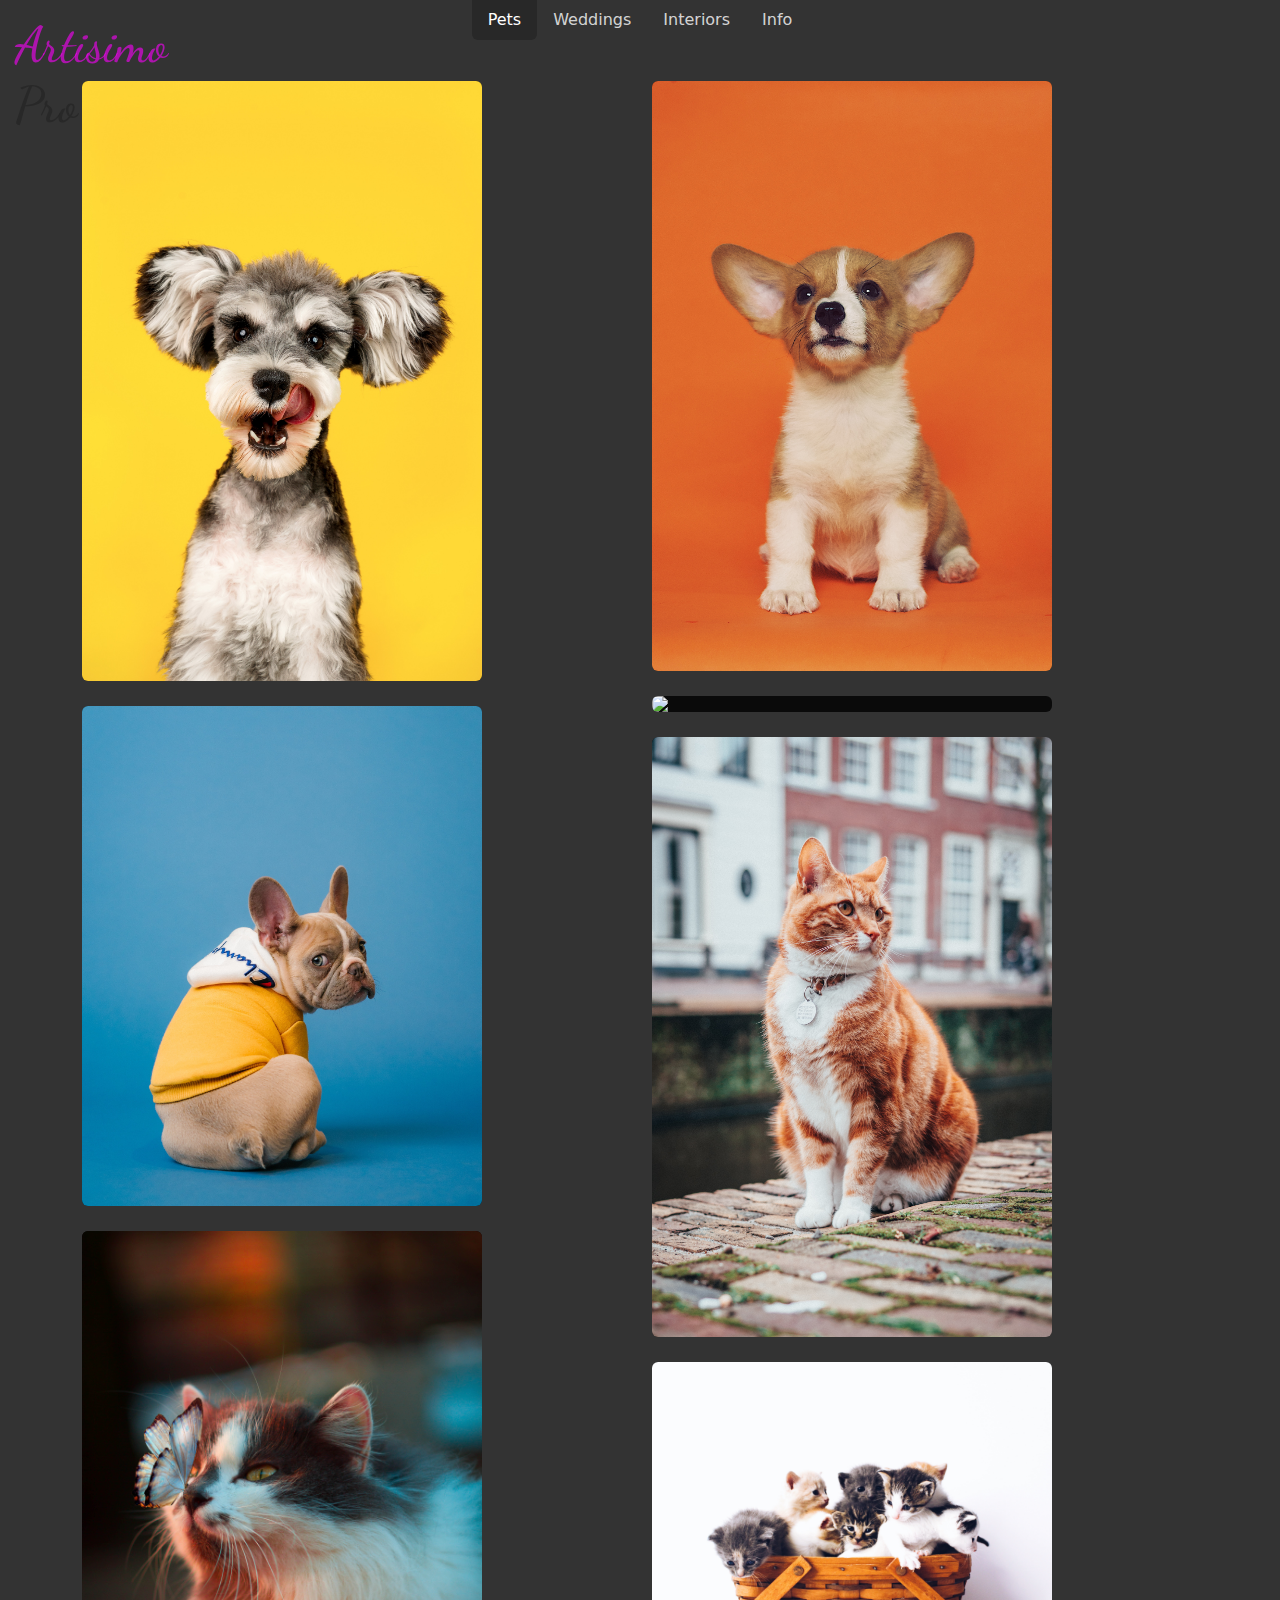
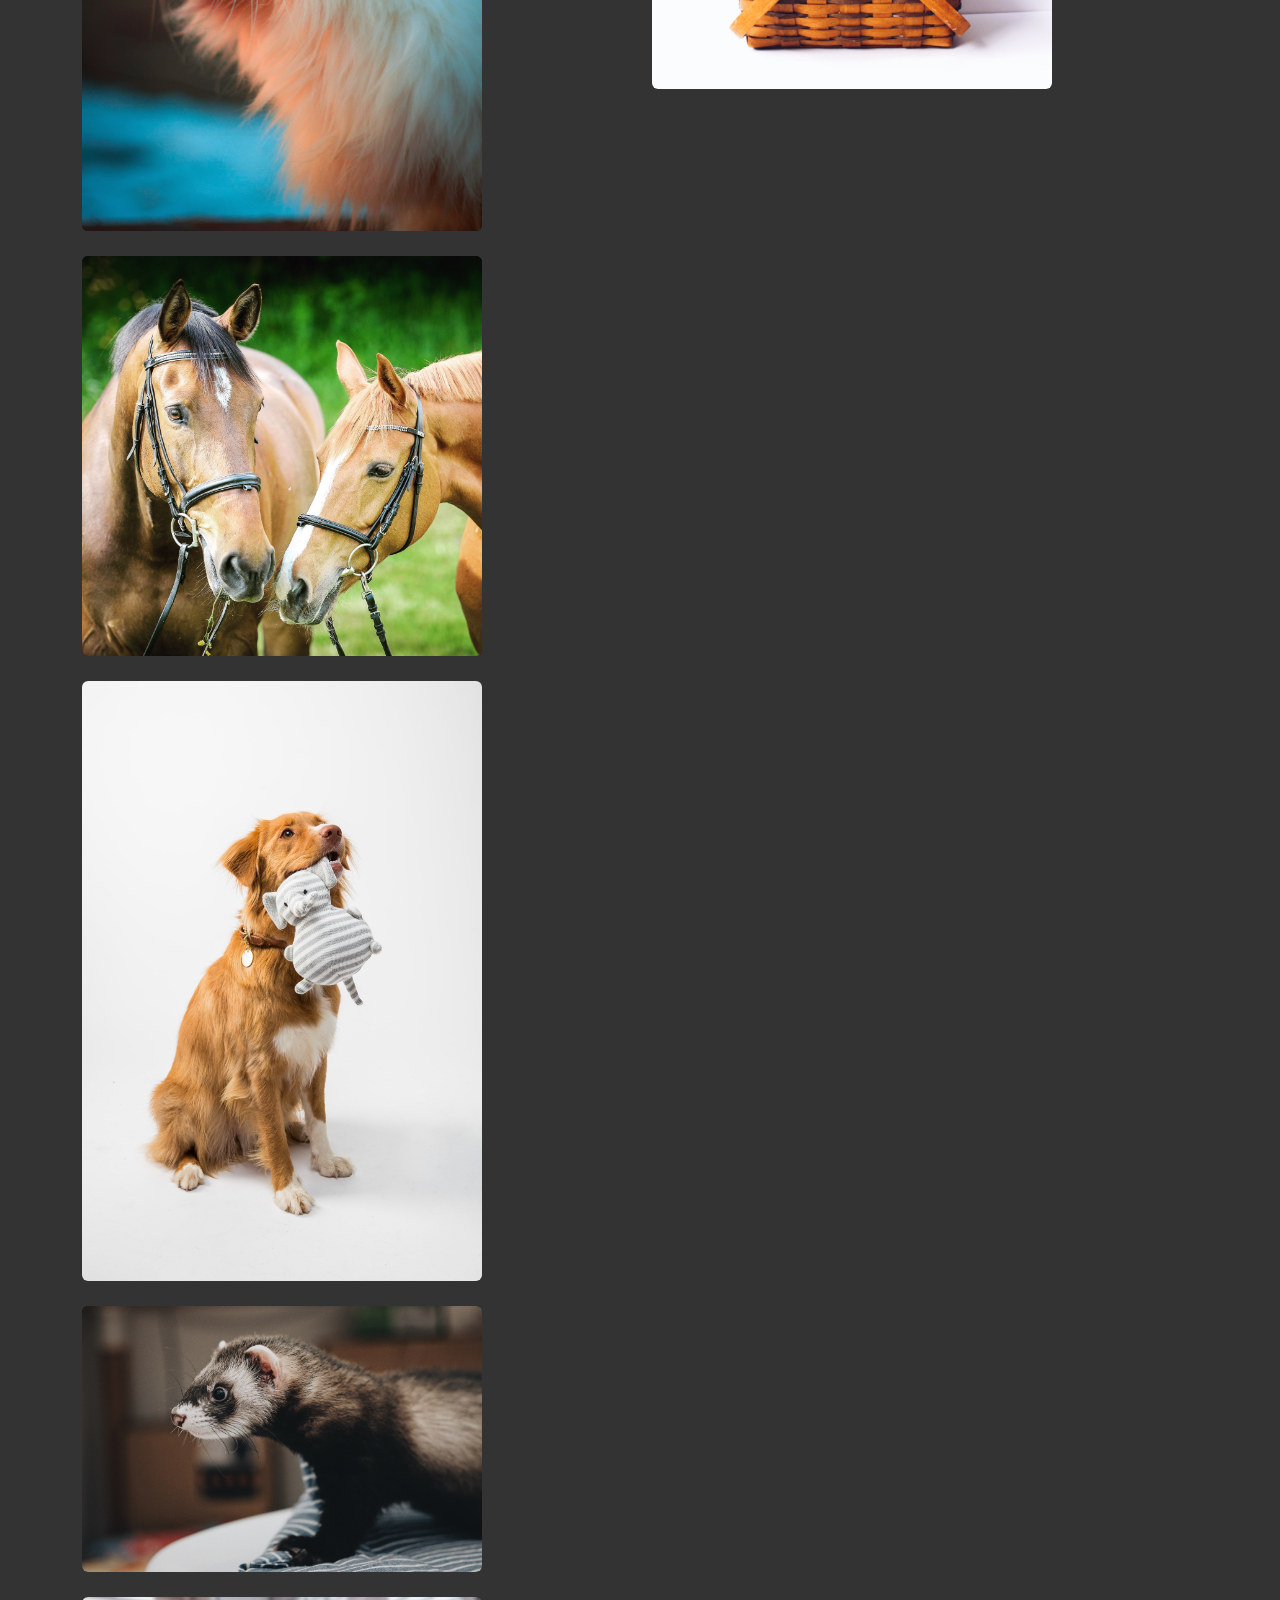
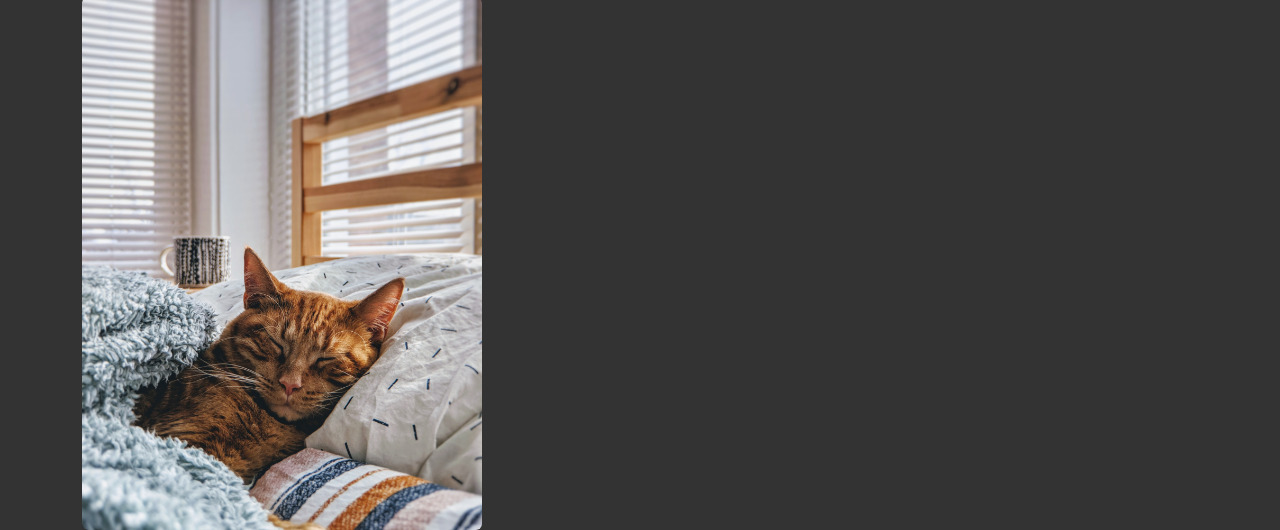
==== commit 406c52a5: "add stuff" ====
--- a/docs/index.html
+++ b/docs/index.html
@@ -33,6 +33,9 @@
       <li class="nav-item">
         <a class="nav-link" data-toggle="pill" href="#interiors">Interiors</a>
       </li>
+      <li class="nav-item">
+        <a class="nav-link" data-toggle="pill" href="#info">Info</a>
+      </li>
     </ul>
 
     <!-- Pill  Content -->
@@ -99,8 +102,45 @@
           </div>
       </div>
 
+    <div class="tab-pane fade" id="info">
+      <div class="row align-items-start">
+        <div class="col">
+          <div class="card" style="width: 25rem;">
+            <img src="img/info/macanadrew.jpg" class="card-img-top">
+          </div>
+          <h4>Mac Mac Andrew</h4>
+          <p>
+            Phone: +34 641 35 00 15<br />
+            Email: hello@artisimo.pro
+          </p>
+        </div>
+      </div>
+    </div>
+
     </div>
     </div>
+
+      <!-- Links -->
+      <div class="social-apps pr-3">
+        <div class="row">
+          <a
+            role="button"
+            href=""
+            data-toggle="tooltip"
+            title="Instagram"
+            ><i class="fab fa-instagram"></i
+          ></a>
+        </div>
+        <div class="row">
+          <a
+            role="button"
+            href="mailto:hello@artisimo.pro"
+            data-toggle="tooltip"
+            title="hello@artisimo.pro"
+            ><i class="fas fa-envelope"></i
+          ></a>
+        </div>
+      </div>
 
       <!-- FS Lightbox -->
       <div
--- a/docs/css/custom.css
+++ b/docs/css/custom.css
@@ -11892,4 +11892,17 @@
   color: rgba(38, 38, 38, 0.8);
 }
 
+h4, .h4 {
+  color: rgba(255, 0, 255, 0.6);
+}
+
+.social-apps {
+  position: fixed;
+  top: 15px;
+  z-index: 2;
+  right: 15px;
+  text-align: center;
+  font-size: 1.5em;
+}
+
 /*# sourceMappingURL=custom.css.map */
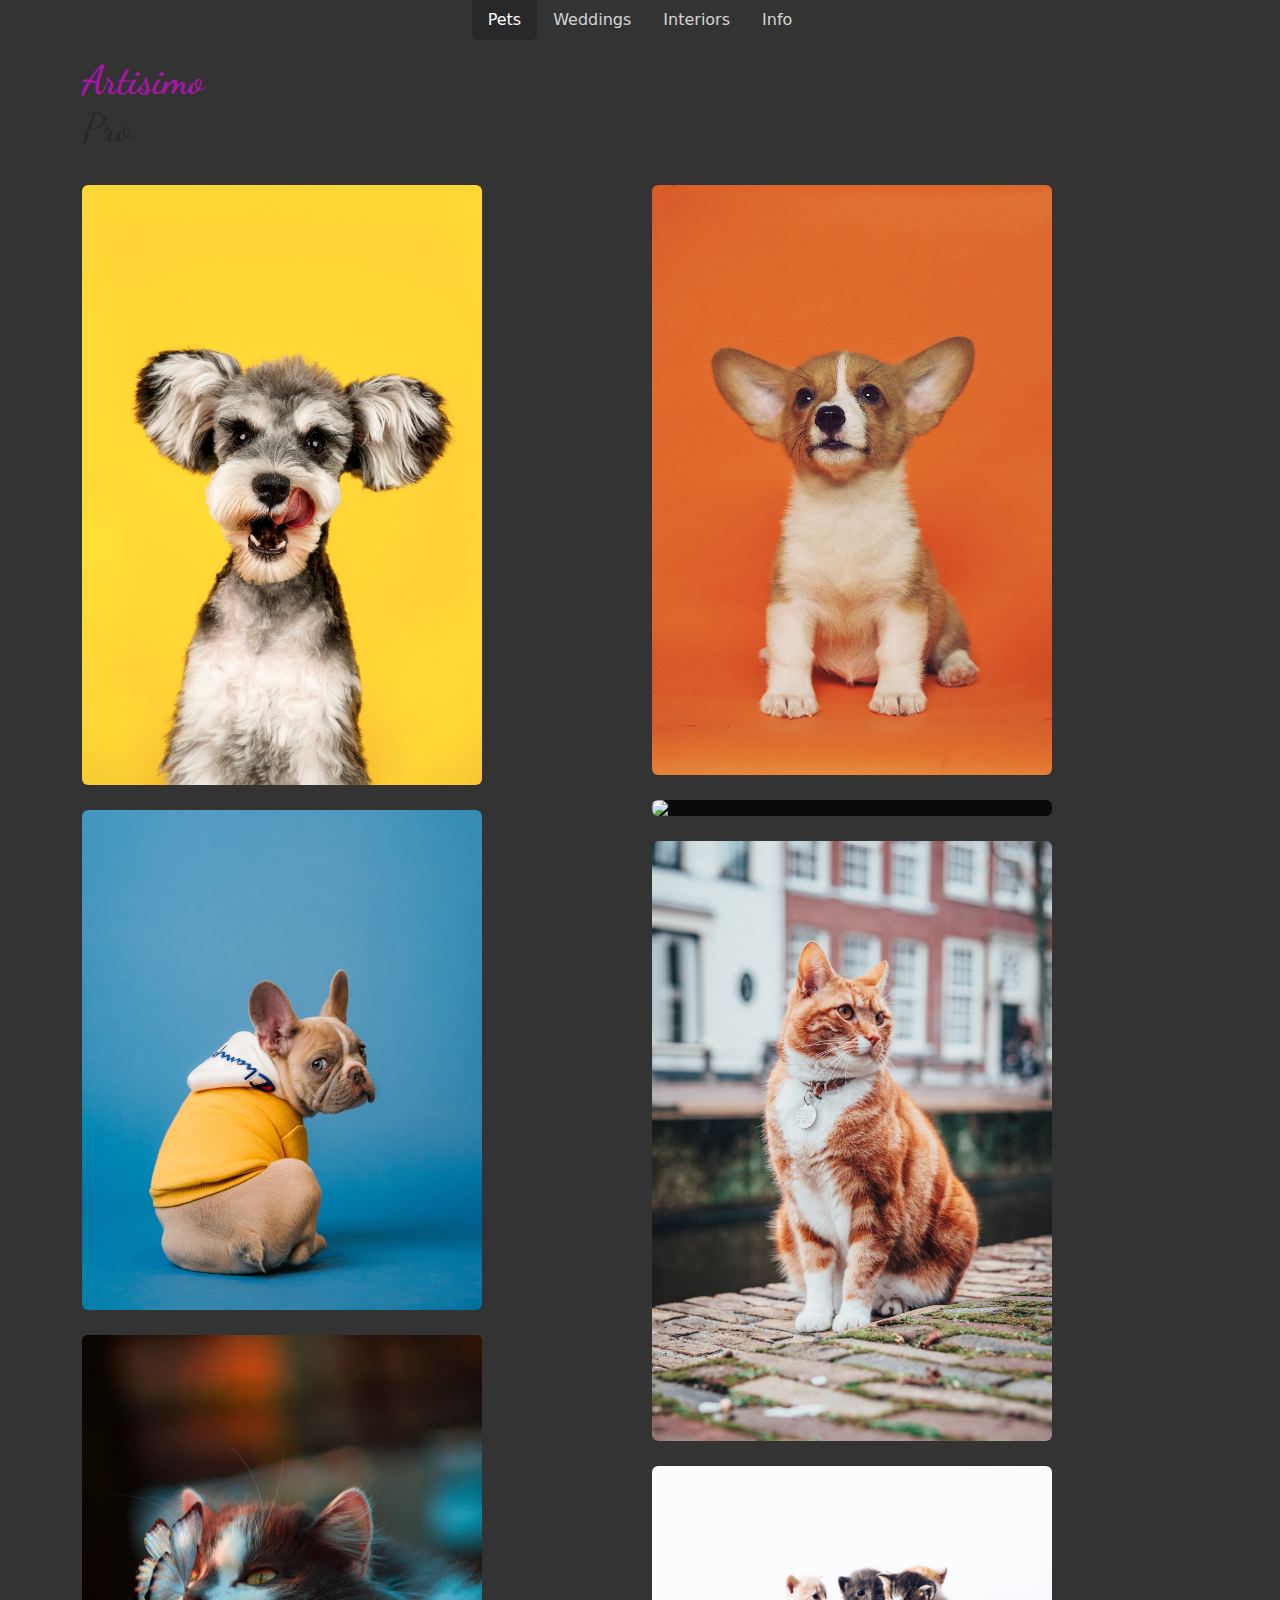
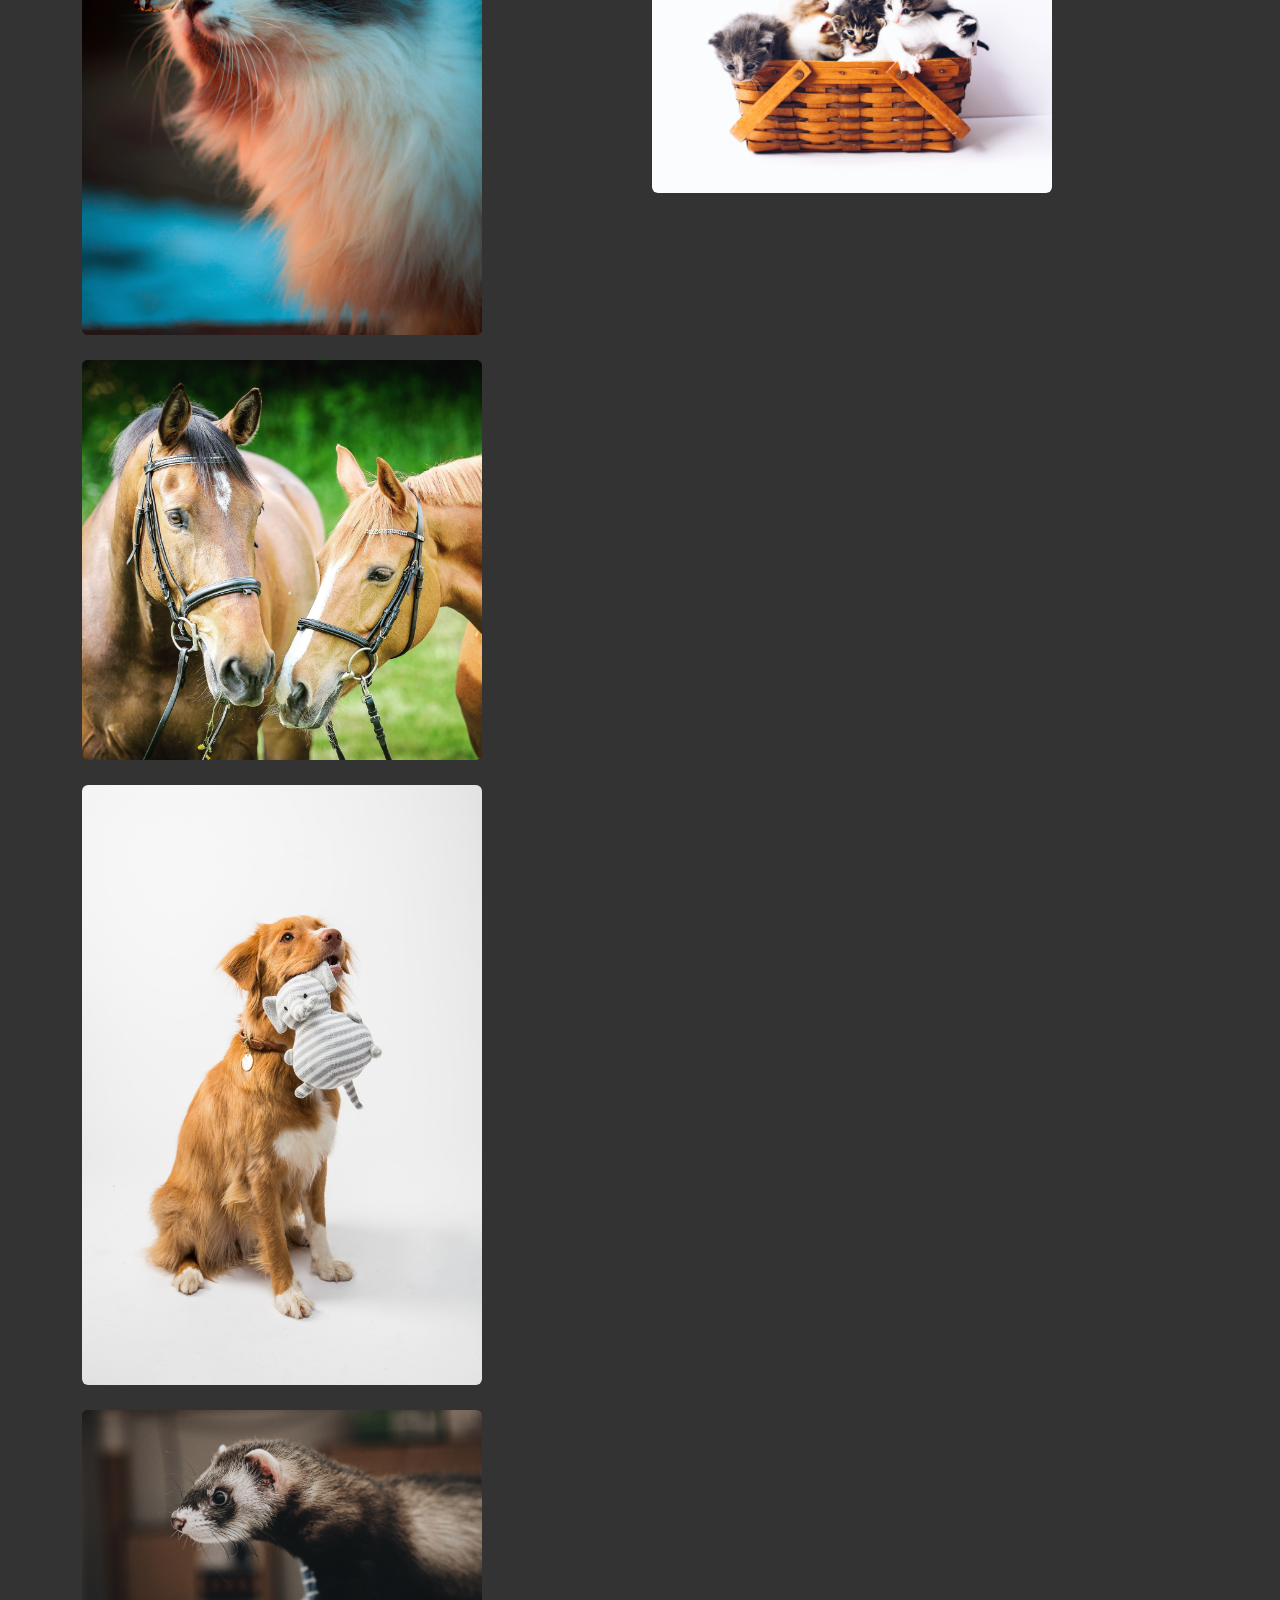
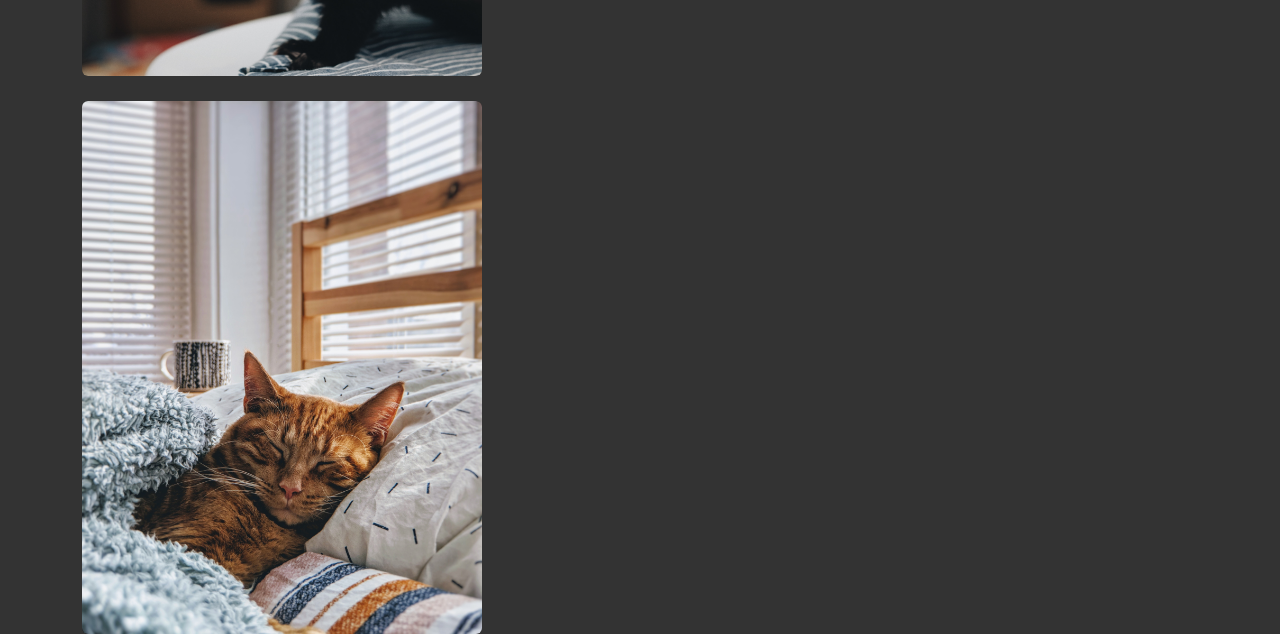
==== commit 408f3071: "update" ====
--- a/docs/index.html
+++ b/docs/index.html
@@ -20,8 +20,6 @@
 
     <div class="container">
 
-    <h1 class="topleft"><div id="artisimo">Artisimo<div><div id="pro">Pro</div></h1>
-
     <!-- Pill -->
     <ul class="nav nav-pills mb-3">
       <li class="nav-item">
@@ -40,6 +38,8 @@
 
     <!-- Pill  Content -->
     <div class="tab-content">
+
+      <h1><div id="artisimo">Artisimo<div><div id="pro">Pro</div></h1>
 
       <div id="pets" class="tab-pane fade show active">
           <div class="row align-items-start">
--- a/docs/css/custom.css
+++ b/docs/css/custom.css
@@ -11876,13 +11876,6 @@
   border-top-left-radius: 0;
 }
 
-.topleft {
-  position: absolute;
-  top: 15px;
-  left: 15px;
-  font-size: 50px;
-}
-
 #artisimo {
   font-family: "Dancing Script", cursive;
   color: rgba(255, 0, 255, 0.6);
@@ -11893,12 +11886,12 @@
 }
 
 h4, .h4 {
-  color: rgba(255, 0, 255, 0.6);
+  color: rgba(255, 255, 255, 0.45);
 }
 
 .social-apps {
   position: fixed;
-  top: 15px;
+  top: 35px;
   z-index: 2;
   right: 15px;
   text-align: center;
